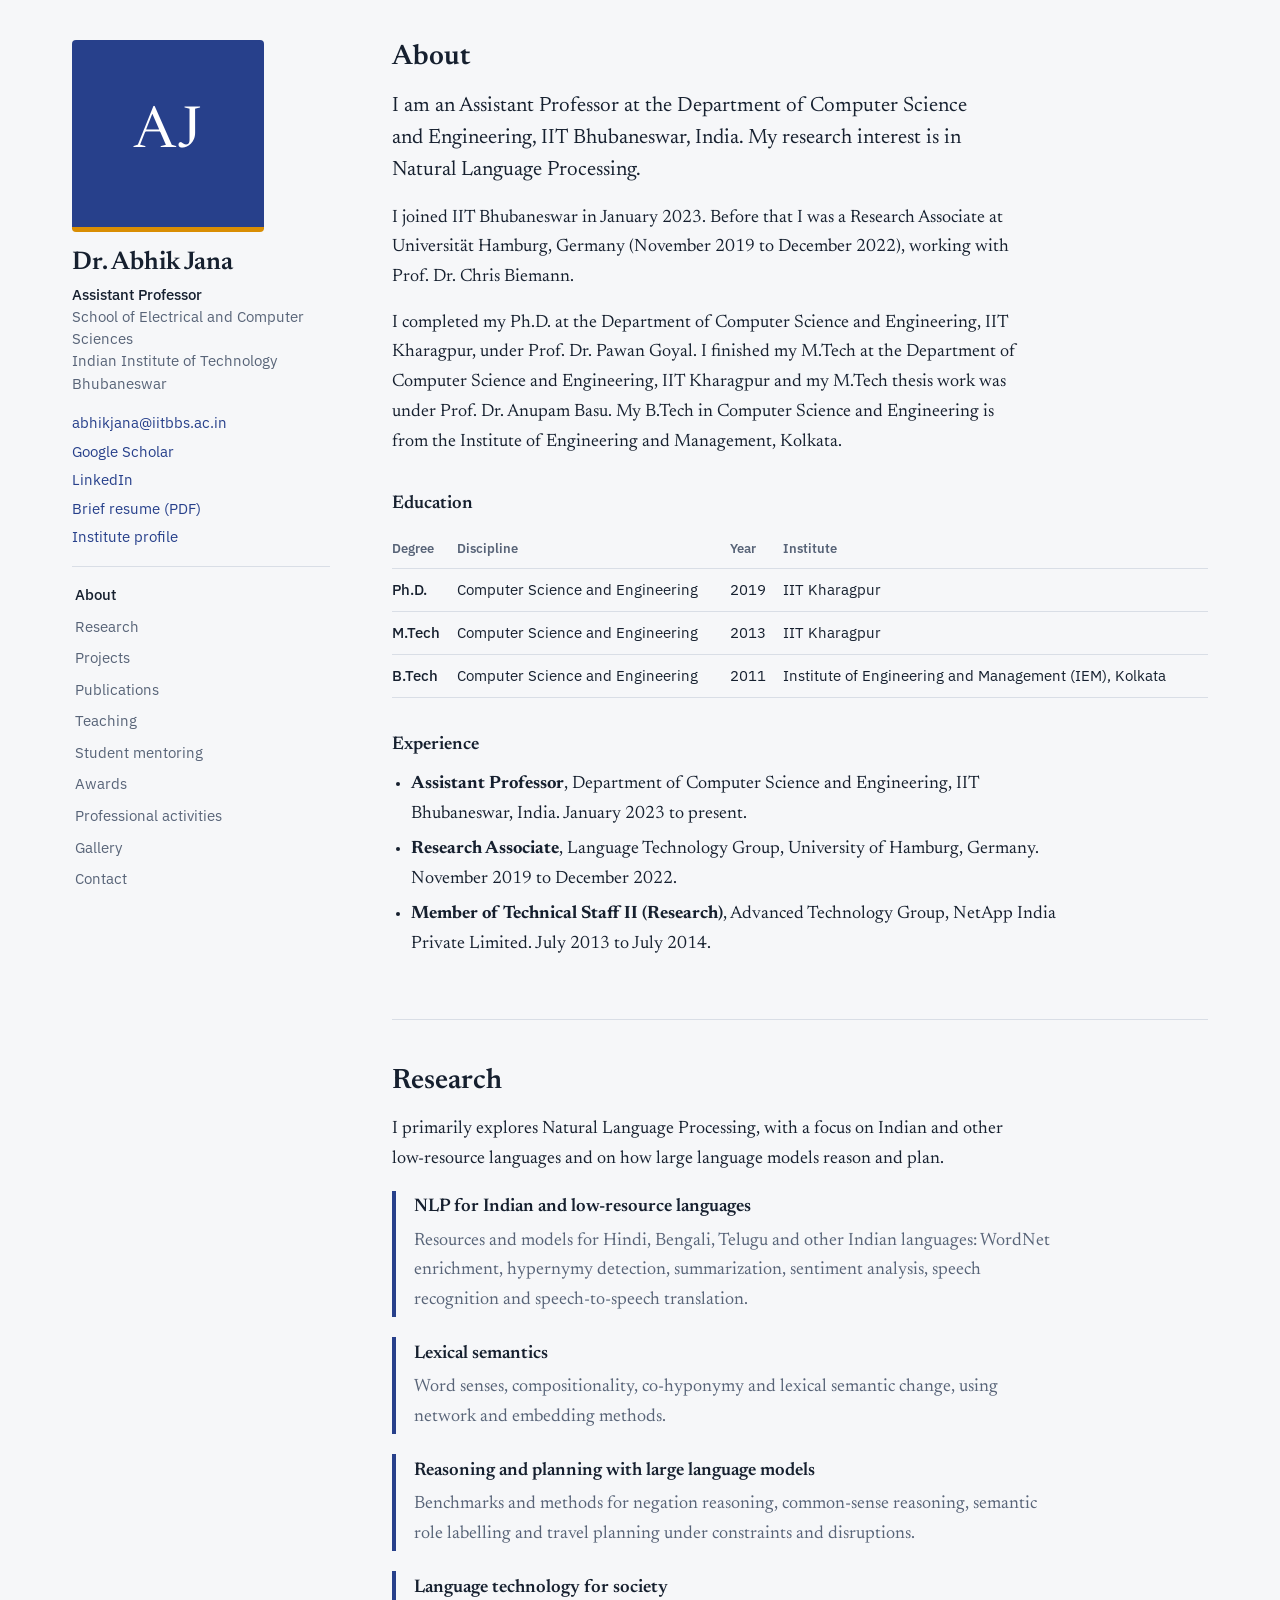
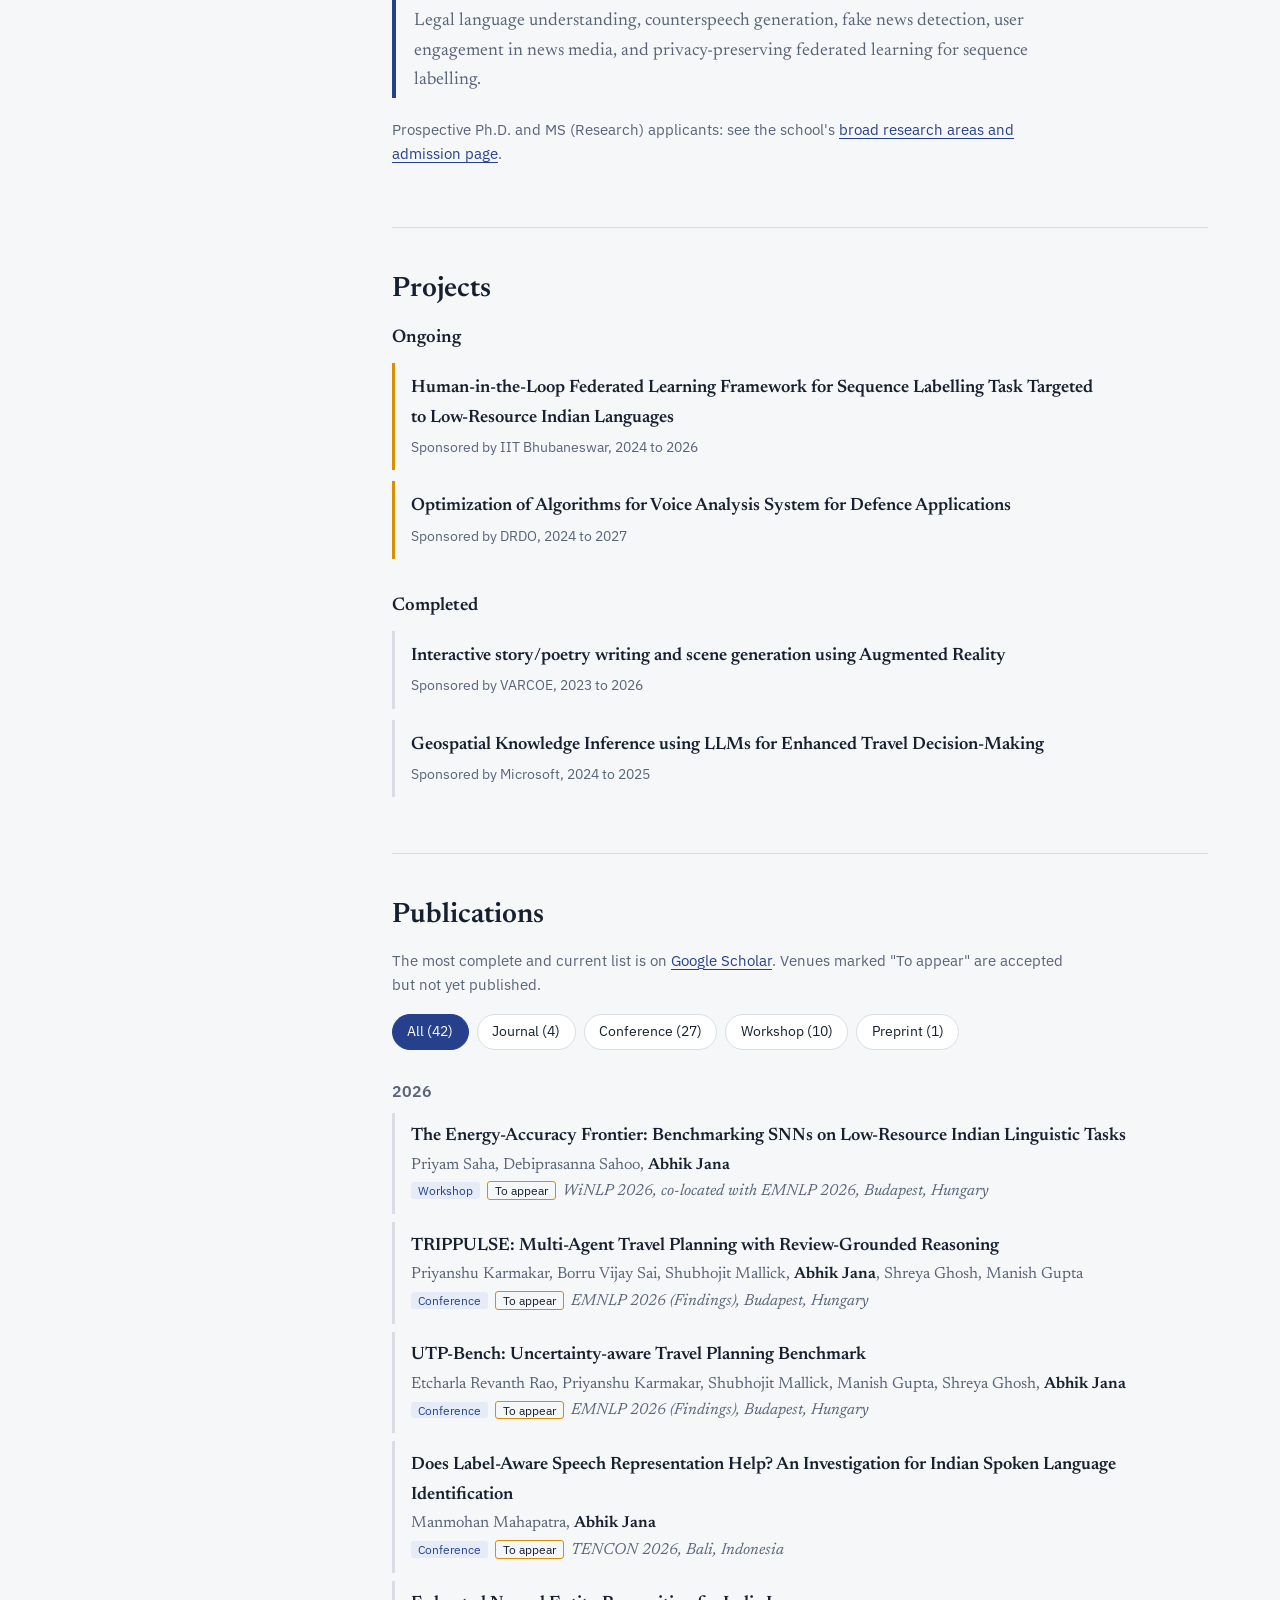
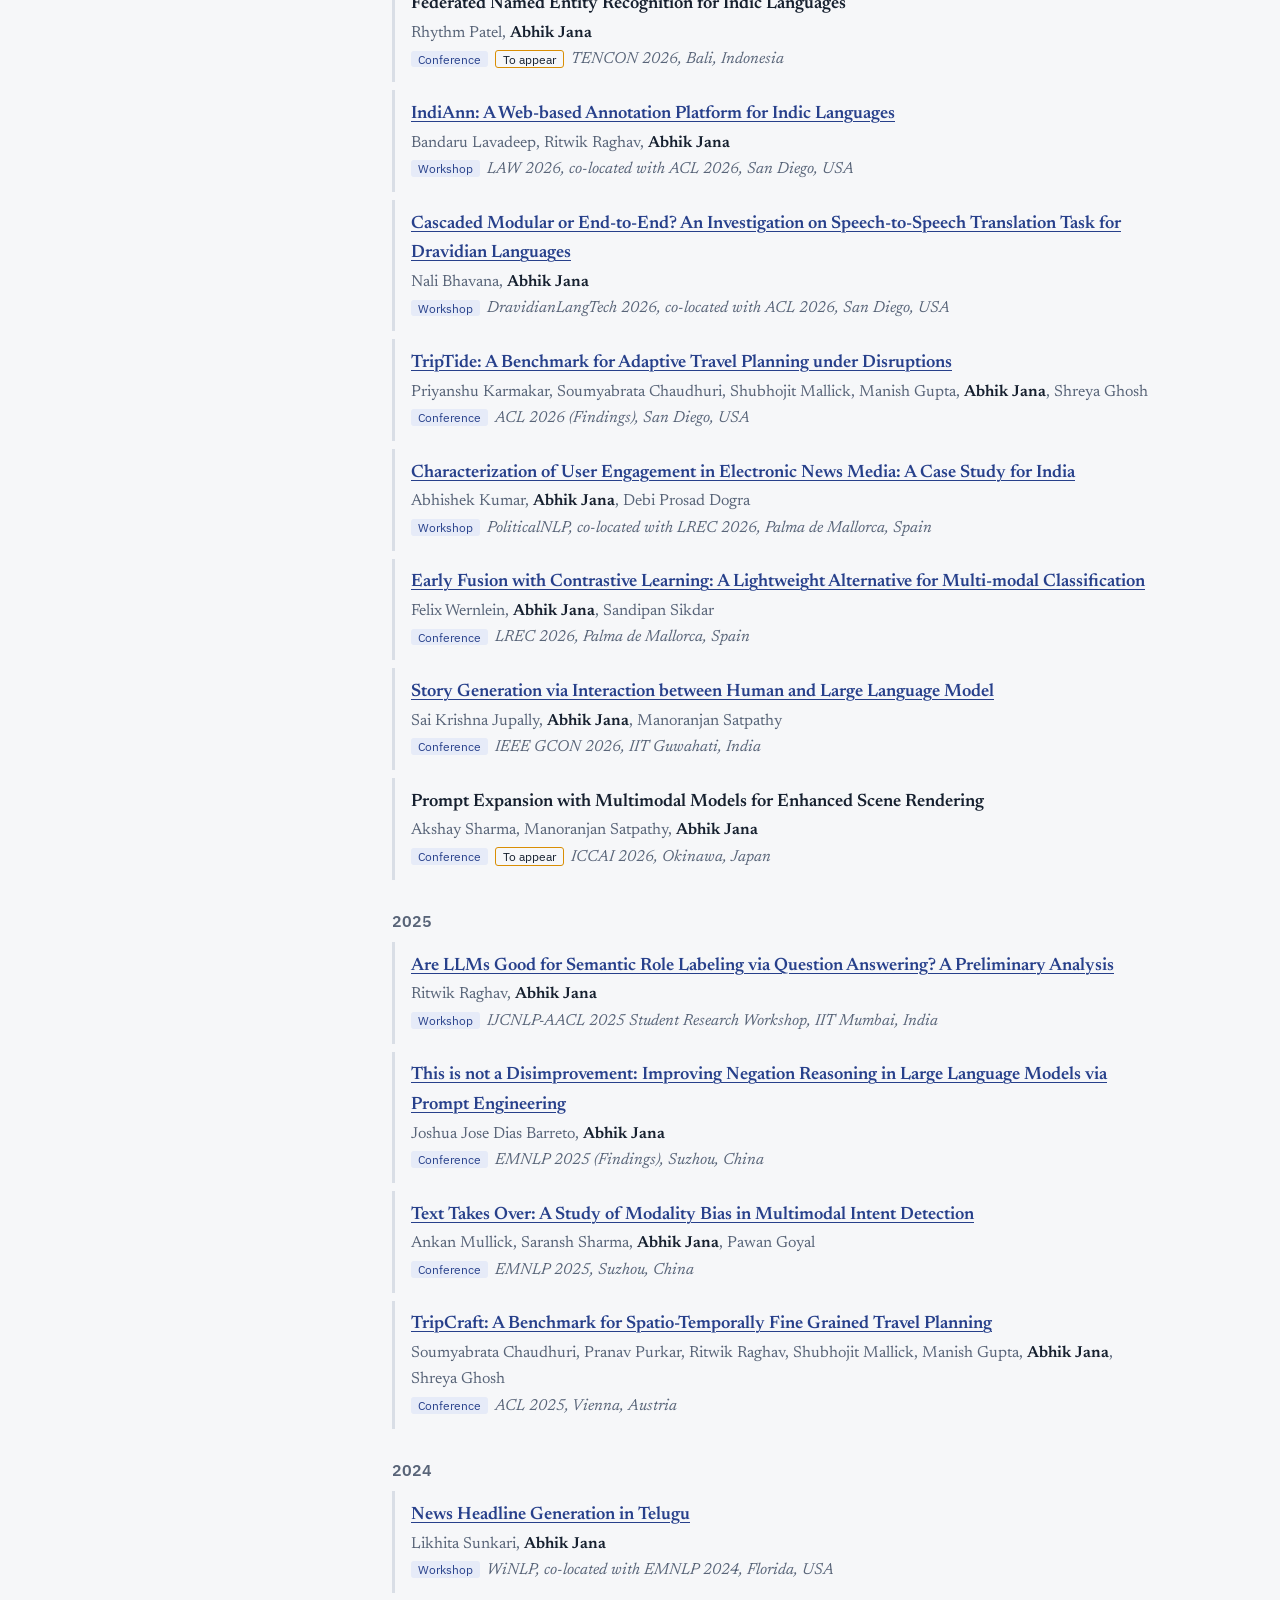
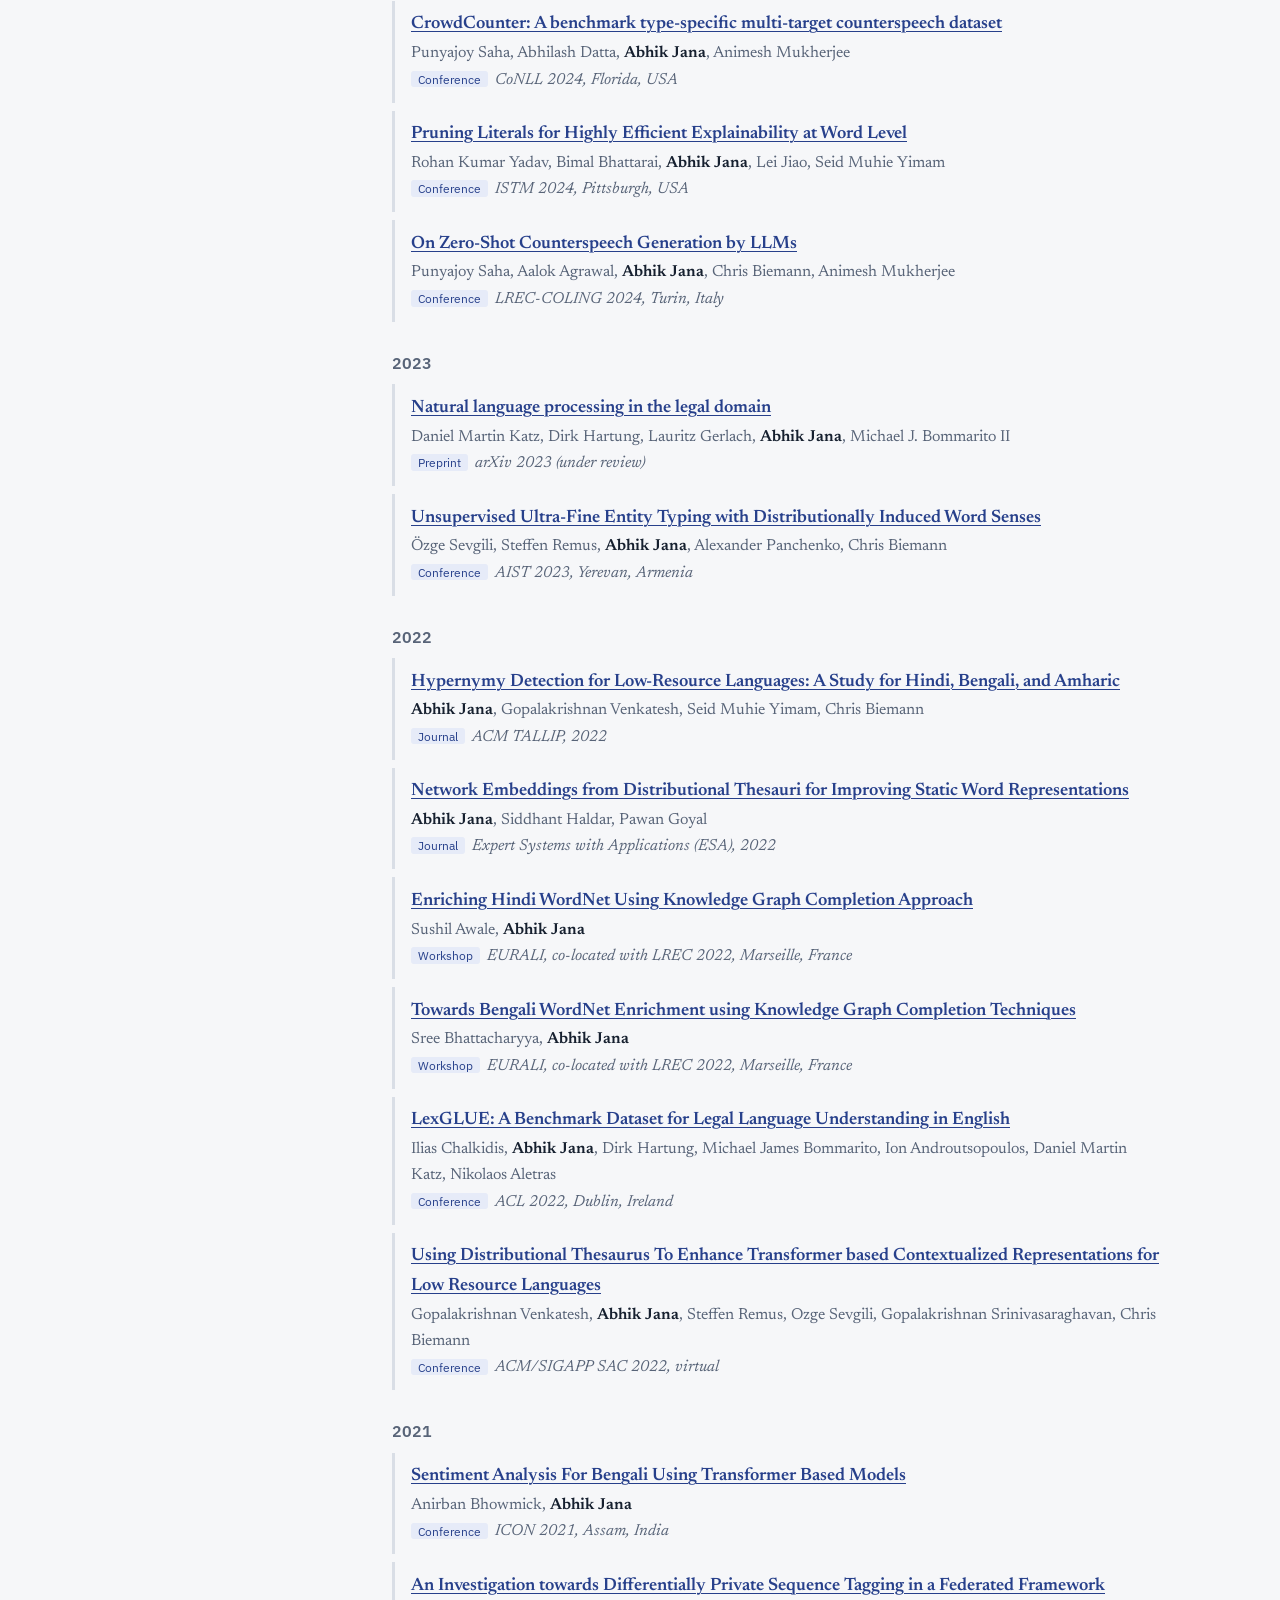
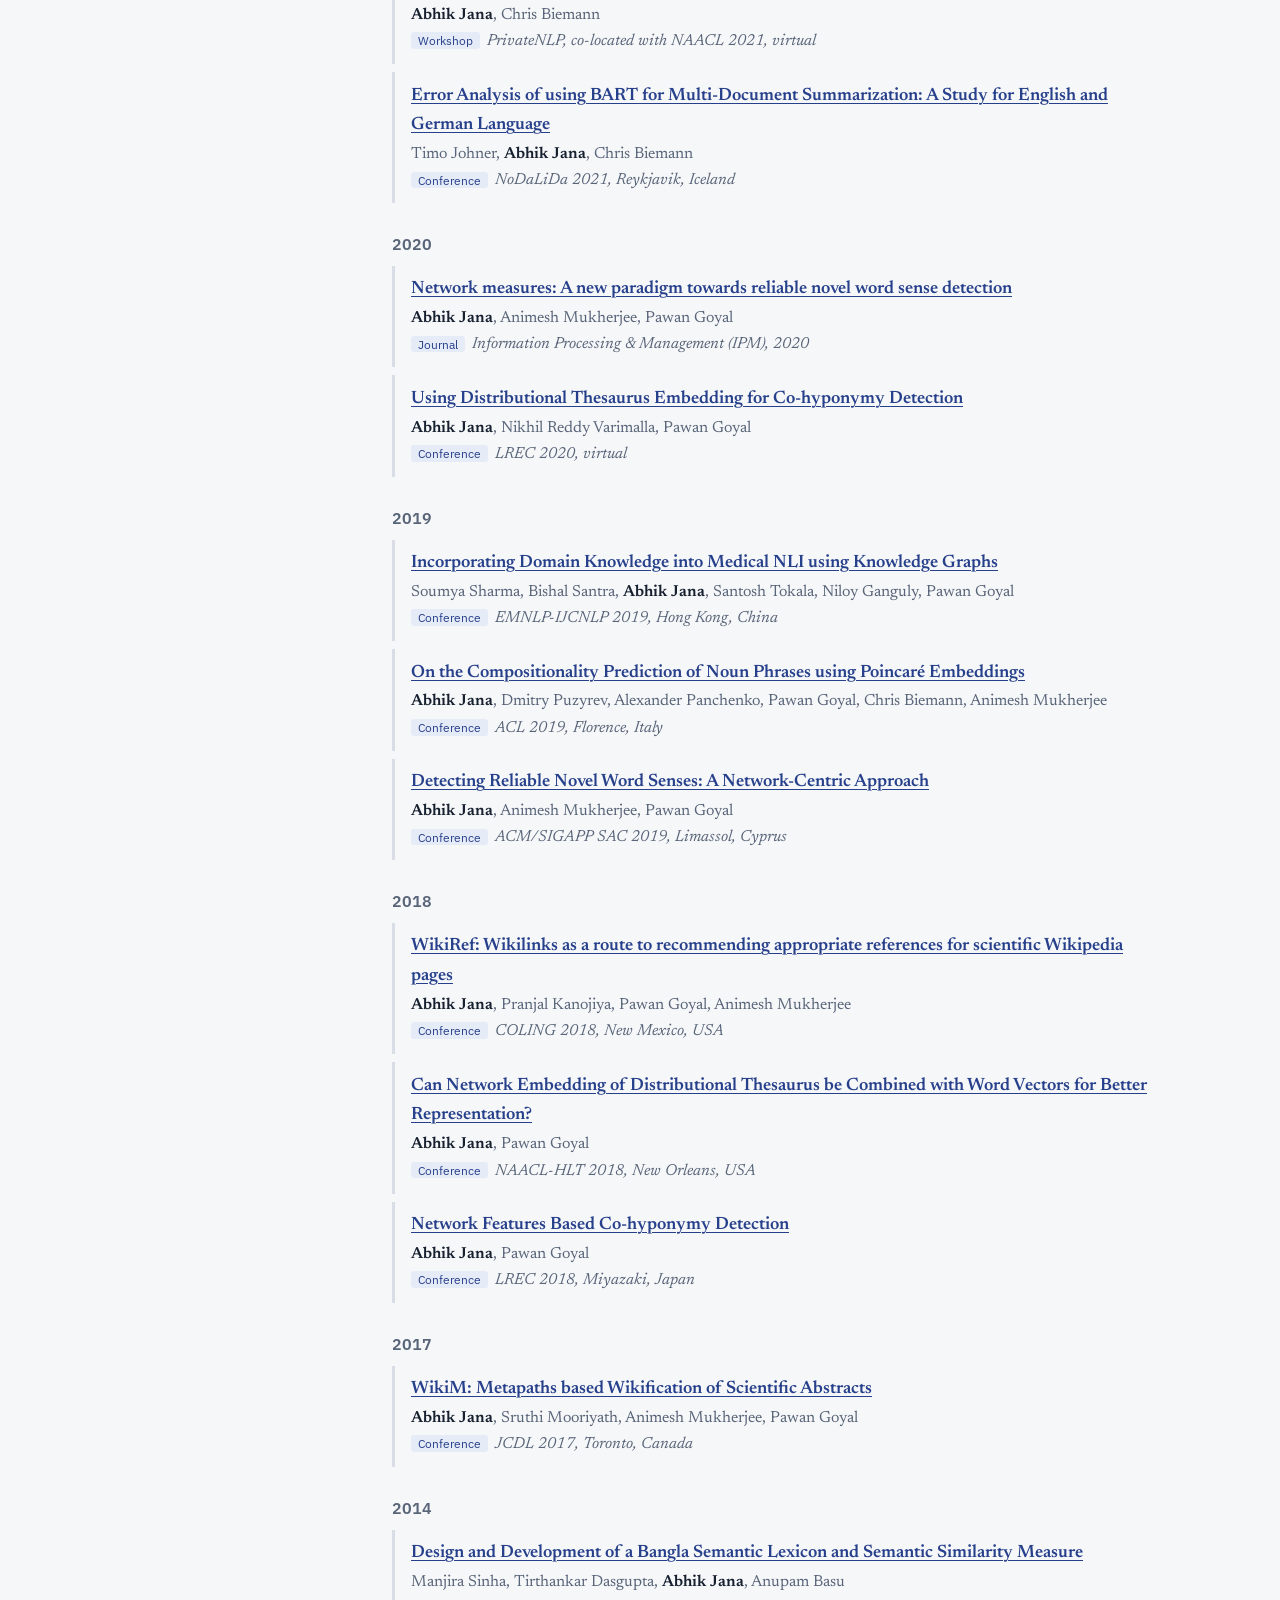
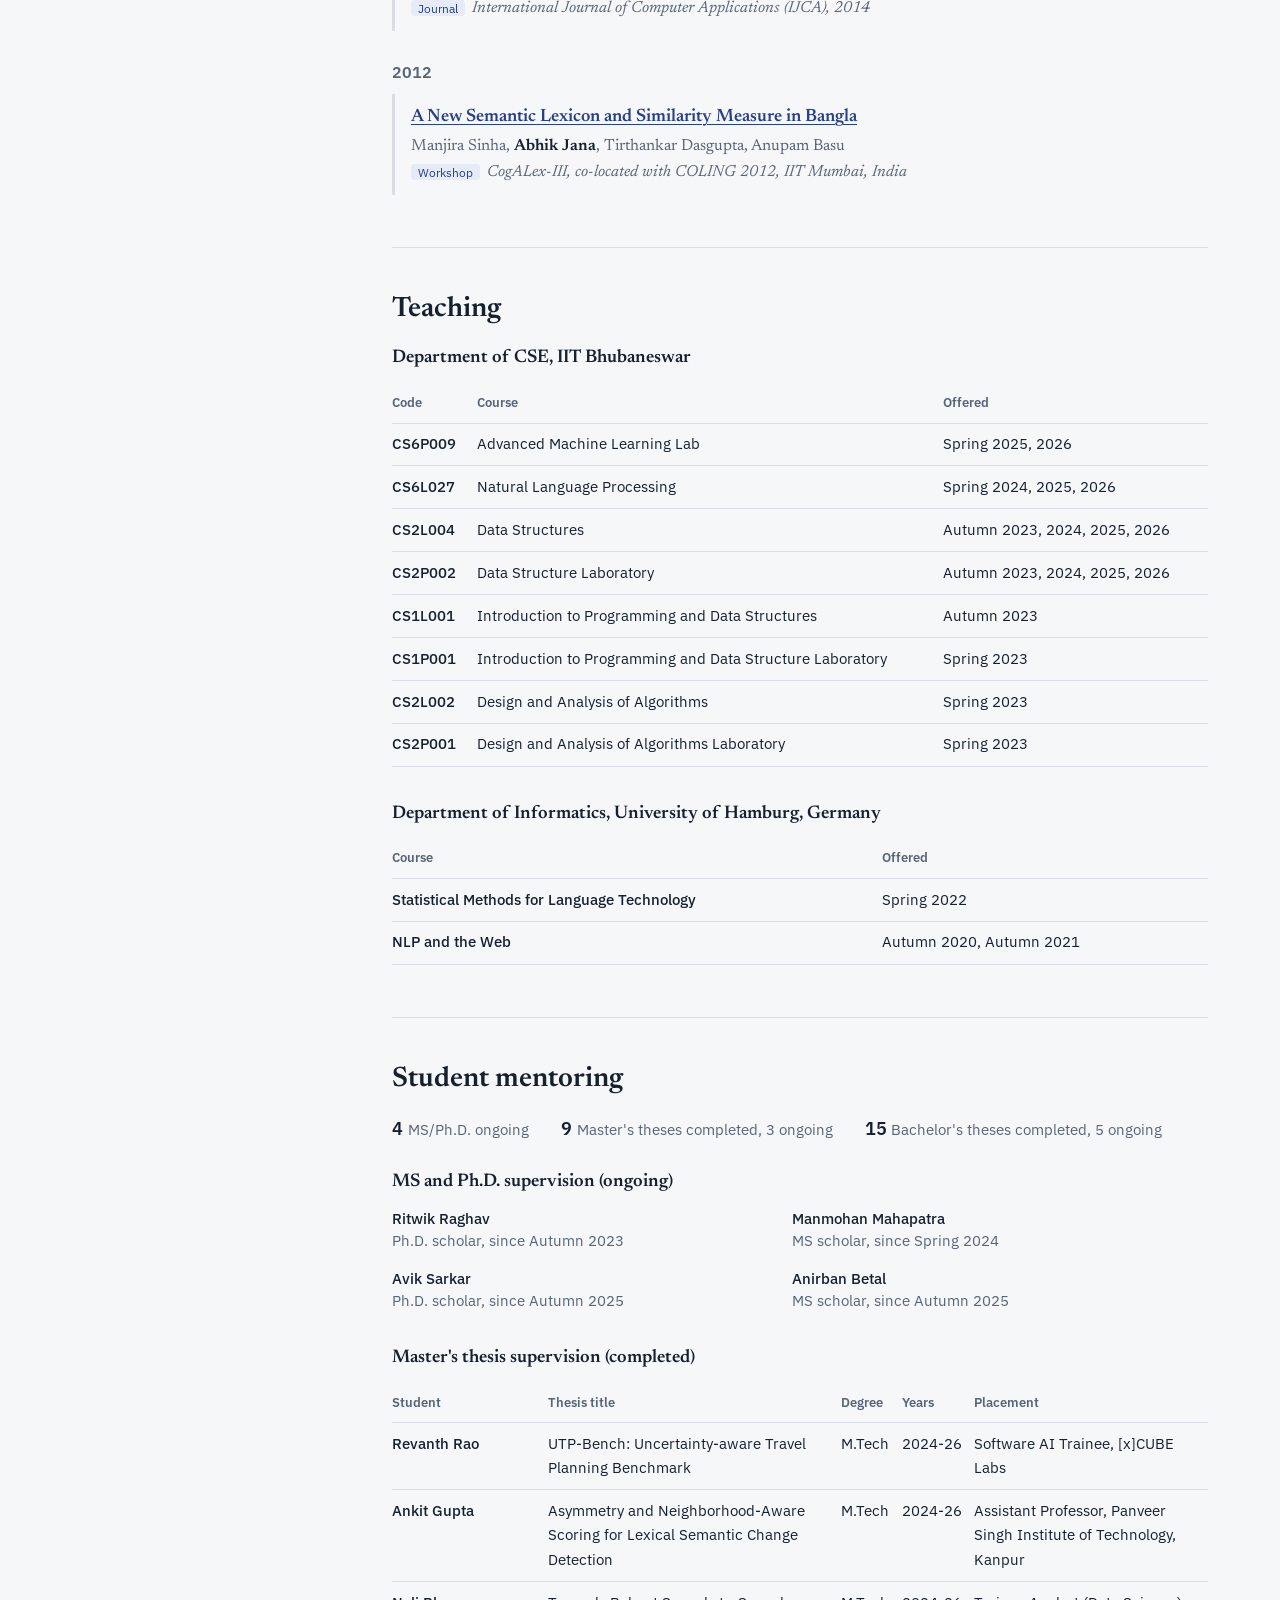
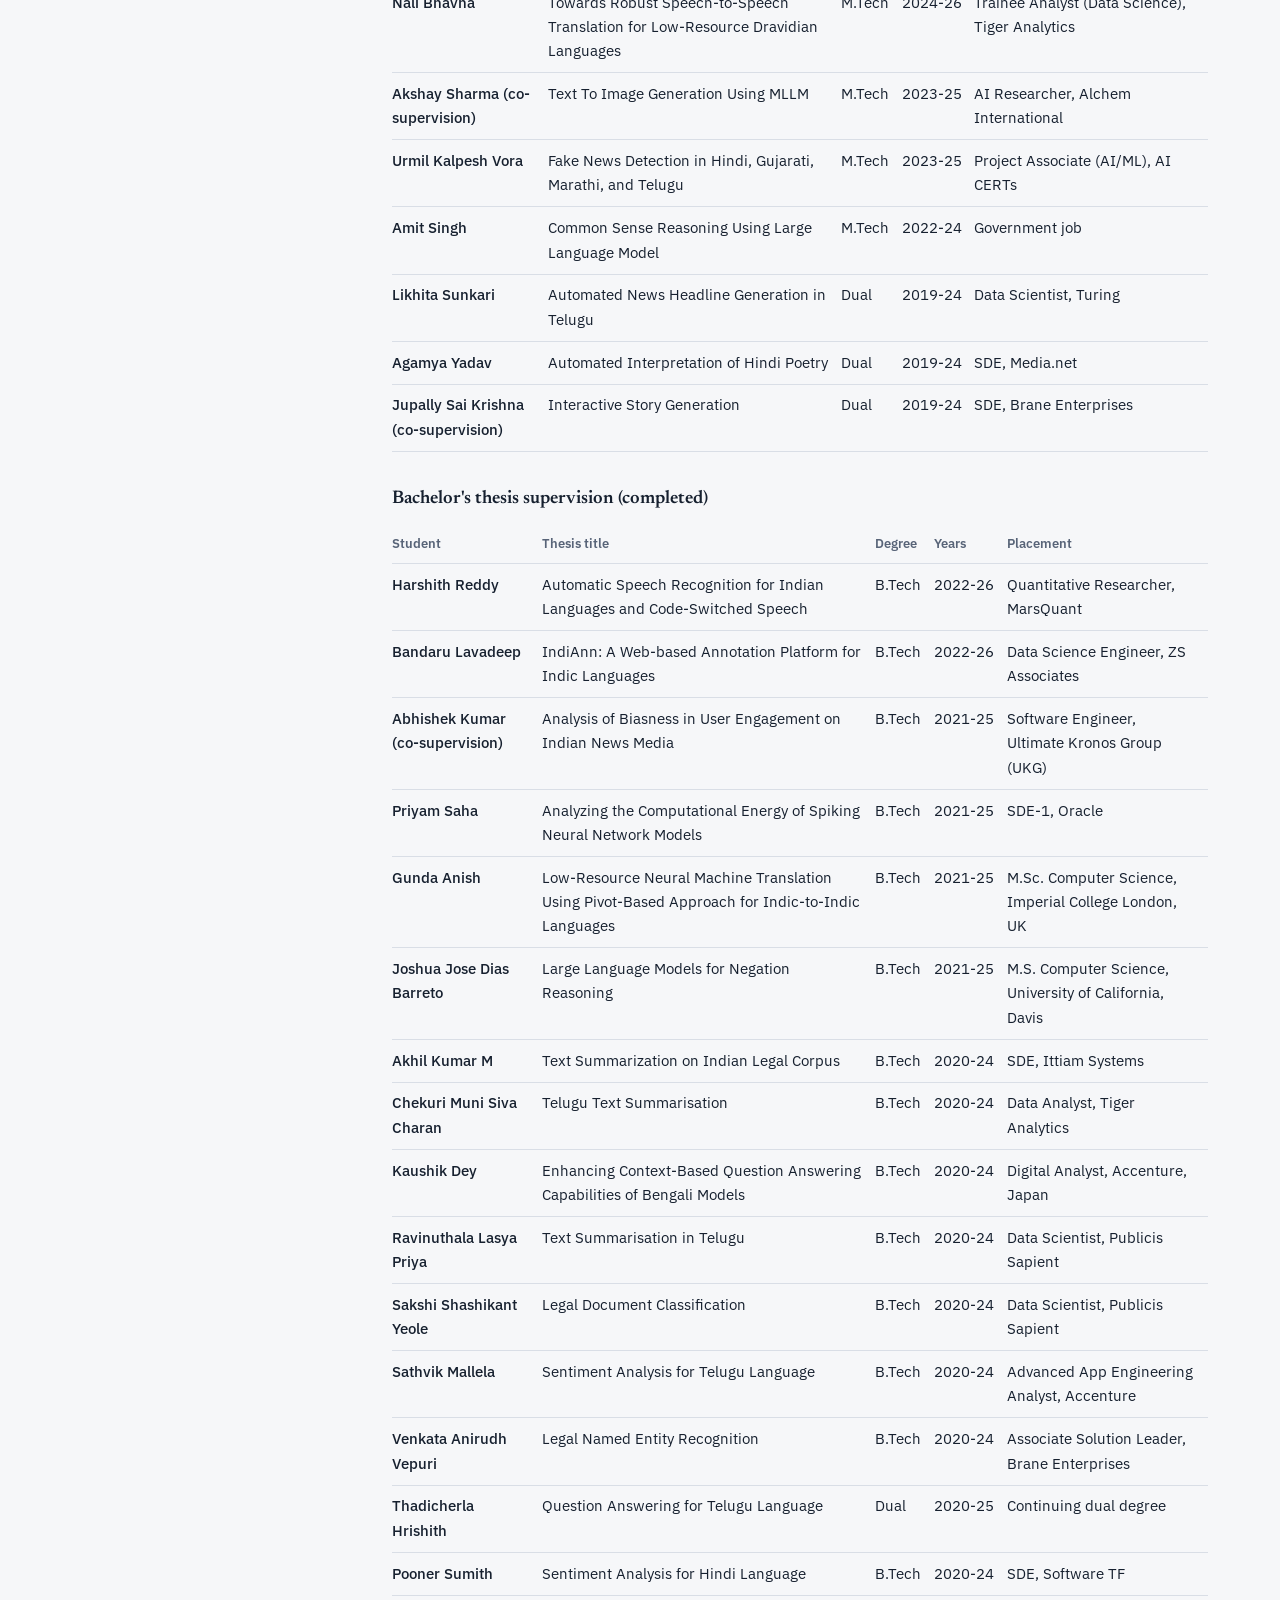
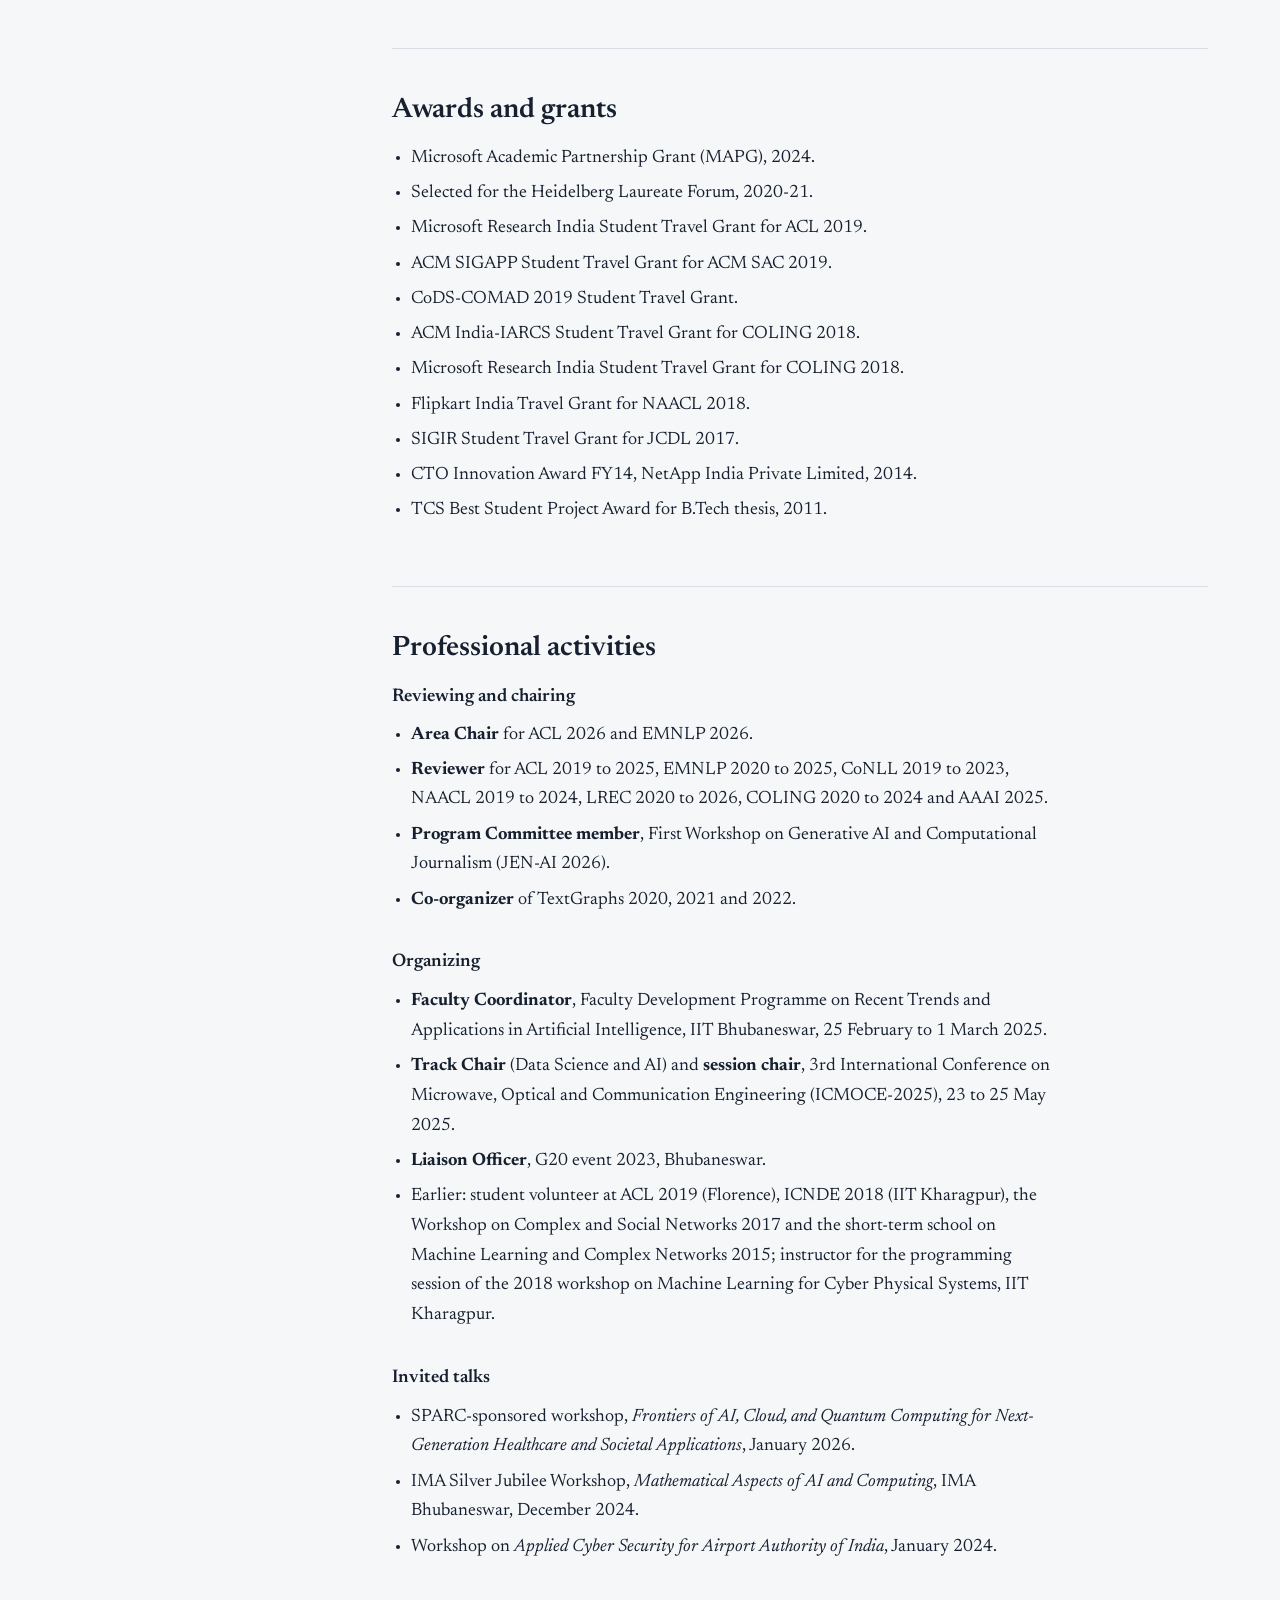
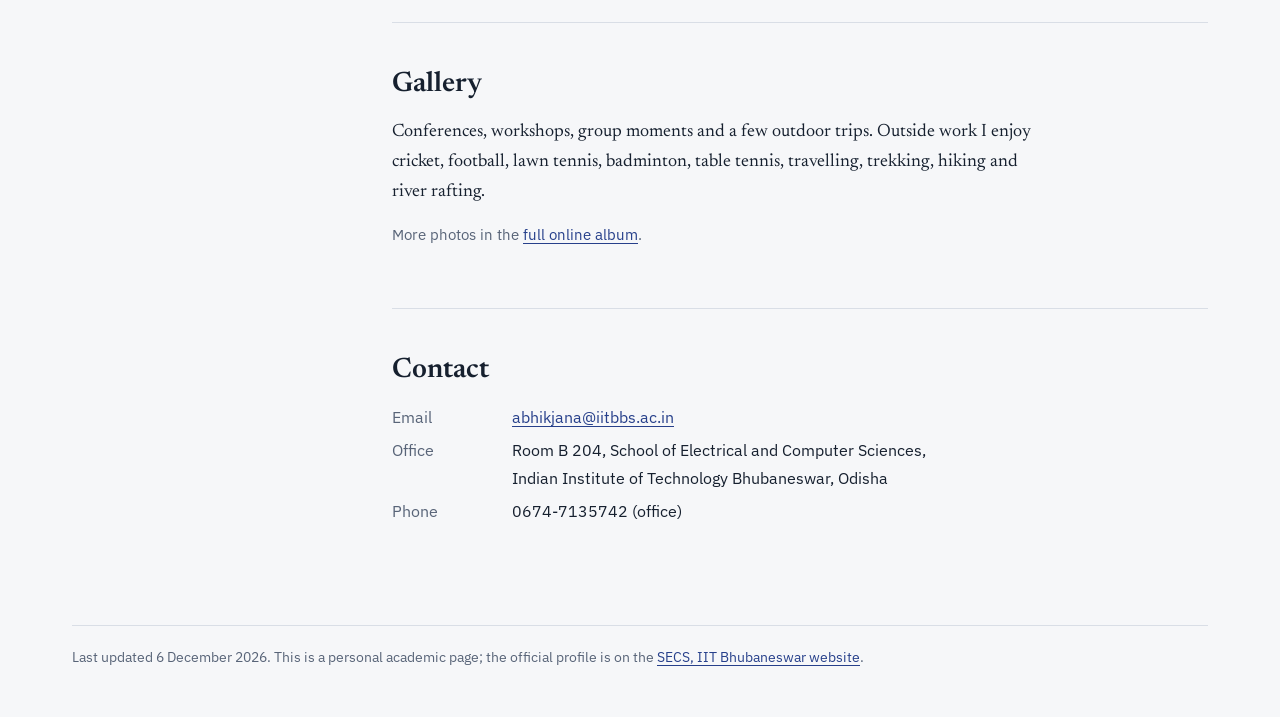
==== index.html @ de68ca47 "Update professor title and research description" ====
<!DOCTYPE html>
<html lang="en">
<head>
<meta charset="utf-8">
<meta name="viewport" content="width=device-width, initial-scale=1">
<title>Dr. Abhik Jana | Assistant Professor, Department of CSE, IIT Bhubaneswar</title>
<meta name="description" content="Academic homepage of Dr. Abhik Jana, Assistant Professor at the Department of Computer Science and Engineering, IIT Bhubaneswar. Natural Language Processing research, projects, publications, teaching and student mentoring.">

<link rel="preconnect" href="https://fonts.googleapis.com">
<link rel="preconnect" href="https://fonts.gstatic.com" crossorigin>
<link href="https://fonts.googleapis.com/css2?family=IBM+Plex+Sans:wght@400;500;600&family=Newsreader:ital,opsz,wght@0,6..72,400;0,6..72,500;0,6..72,600;1,6..72,400&display=swap" rel="stylesheet">

<!--
  ============================================================
  HOW TO EDIT THIS SITE
  ------------------------------------------------------------
  Photo     : save your photo as photo.jpg next to this file.
  CV        : save your resume as cv.pdf next to this file.
  Gallery   : put images in a folder called gallery/ and add a
              line to the GALLERY list in the script at the bottom.
  Publications and mentoring tables:
              all live in the script at the bottom of this file.
              Add a line, save, push to GitHub. That is all.
  Other text (About, Research areas, Teaching, Awards, Service)
              is plain HTML below. Edit it directly.
  ============================================================
-->

<style>
  :root {
    --bg: #f6f7f9;
    --panel: #ffffff;
    --ink: #16202f;
    --muted: #586478;
    --line: #d9dee6;
    --accent: #27408b;
    --accent-soft: #e6ebf8;
    --saffron: #d98e04;
    --serif: "Newsreader", Georgia, "Times New Roman", serif;
    --sans: "IBM Plex Sans", system-ui, -apple-system, "Segoe UI", Roboto, sans-serif;
  }
  @media (prefers-color-scheme: dark) {
    :root:not([data-theme="light"]) {
      --bg: #0f1520; --panel: #161e2c; --ink: #e6eaf2; --muted: #9aa6ba;
      --line: #27324a; --accent: #9bb2ff; --accent-soft: #1d2842; --saffron: #f0a82a;
    }
  }
  :root[data-theme="dark"] {
    --bg: #0f1520; --panel: #161e2c; --ink: #e6eaf2; --muted: #9aa6ba;
    --line: #27324a; --accent: #9bb2ff; --accent-soft: #1d2842; --saffron: #f0a82a;
  }

  *, *::before, *::after { box-sizing: border-box; }
  html { scroll-behavior: smooth; scroll-padding-top: 1.5rem; }
  body {
    margin: 0; background: var(--bg); color: var(--ink);
    font-family: var(--serif); font-size: 1.125rem; line-height: 1.65;
    -webkit-font-smoothing: antialiased;
  }
  a { color: var(--accent); text-decoration-thickness: 1px; text-underline-offset: 3px; }
  a:hover { text-decoration-color: var(--saffron); text-decoration-thickness: 2px; }
  :focus-visible { outline: 3px solid var(--saffron); outline-offset: 2px; border-radius: 2px; }
  .skip { position: absolute; left: -999px; top: 0; background: var(--ink); color: var(--bg); padding: .5rem 1rem; z-index: 10; }
  .skip:focus { left: 0; }

  /* ---------- layout ---------- */
  .shell { max-width: 74rem; margin: 0 auto; display: grid; grid-template-columns: 16.5rem minmax(0, 1fr); gap: 3.5rem; padding: 2.5rem 1.5rem 3rem; }

  /* ---------- sidebar ---------- */
  aside { position: sticky; top: 1.5rem; align-self: start; max-height: calc(100vh - 3rem); overflow-y: auto; font-family: var(--sans); font-size: .93rem; padding-right: .4rem; scrollbar-width: thin; }
  .portrait { position: relative; width: 100%; max-width: 12rem; aspect-ratio: 1; border-radius: 4px; overflow: hidden; background: var(--accent); display: grid; place-items: center; border-bottom: 5px solid var(--saffron); }
  .portrait span { font-family: var(--serif); font-size: 3.6rem; color: #fff; letter-spacing: .02em; }
  .portrait img { position: absolute; inset: 0; width: 100%; height: 100%; object-fit: cover; }
  aside h1 { font-family: var(--serif); font-weight: 600; font-size: 1.6rem; line-height: 1.2; margin: 1rem 0 .3rem; }
  .role { margin: 0; color: var(--muted); line-height: 1.5; }
  .role strong { color: var(--ink); font-weight: 500; }

  .links { list-style: none; padding: 0; margin: 1rem 0; display: grid; gap: .25rem; }
  .links a { text-decoration: none; }
  .links a:hover { text-decoration: underline; }

  nav { border-top: 1px solid var(--line); padding-top: .8rem; margin-top: .8rem; }
  nav ul { list-style: none; margin: 0; padding: 0; display: grid; gap: 0; }
  nav a { display: block; padding: .22rem .7rem; margin-left: -.7rem; text-decoration: none; color: var(--muted); border-left: 3px solid transparent; }
  nav a:hover { color: var(--ink); }
  nav a.active { color: var(--ink); font-weight: 500; border-left-color: var(--saffron); }

  .theme-btn { margin-top: 1rem; font: inherit; font-size: .83rem; color: var(--muted); background: none; border: 1px solid var(--line); border-radius: 4px; padding: .3rem .7rem; cursor: pointer; }
  .theme-btn:hover { color: var(--ink); border-color: var(--muted); }

  /* ---------- main ---------- */
  main { min-width: 0; }
  section { padding-bottom: 2.75rem; }
  section + section { padding-top: 2.75rem; border-top: 1px solid var(--line); }
  h2 { font-weight: 600; font-size: 1.75rem; line-height: 1.25; margin: 0 0 1rem; }
  h3 { font-weight: 600; font-size: 1.15rem; margin: 0 0 .25rem; }
  h3.sub { margin: 2rem 0 .6rem; }
  p { margin: 0 0 1rem; max-width: 40rem; }
  ul.plain { margin: 0 0 1rem; padding-left: 1.2rem; max-width: 42rem; }
  ul.plain li { margin-bottom: .35rem; }
  .muted { color: var(--muted); }
  .note { font-family: var(--sans); font-size: .93rem; color: var(--muted); max-width: 42rem; }
  .intro { font-size: 1.3rem; line-height: 1.55; max-width: 38rem; }


  /* research */
  .areas { display: grid; gap: 1.25rem; max-width: 42rem; }
  .area { border-left: 4px solid var(--accent); padding: .1rem 0 .1rem 1.1rem; }
  .area p { margin: 0; color: var(--muted); }

  /* projects */
  .proj { padding: .7rem 0 .7rem 1rem; border-left: 3px solid var(--line); margin-bottom: .7rem; max-width: 44rem; }
  .proj.ongoing { border-left-color: var(--saffron); }
  .proj .title { font-weight: 600; display: block; }
  .proj .meta { display: block; font-family: var(--sans); font-size: .88rem; color: var(--muted); margin-top: .15rem; }

  /* publications */
  .filters { display: flex; flex-wrap: wrap; gap: .5rem; margin: 1rem 0 1.5rem; font-family: var(--sans); }
  .filters button { font: inherit; font-size: .88rem; padding: .35rem .9rem; border-radius: 999px; cursor: pointer; border: 1px solid var(--line); background: var(--panel); color: var(--ink); }
  .filters button:hover { border-color: var(--accent); }
  .filters button[aria-pressed="true"] { background: var(--accent); border-color: var(--accent); color: var(--panel); }
  .year { font-family: var(--sans); font-weight: 600; font-size: 1rem; color: var(--muted); margin: 1.75rem 0 .5rem; }
  .pub { padding: .6rem 0 .6rem 1rem; border-left: 3px solid var(--line); margin-bottom: .5rem; max-width: 48rem; }
  .pub:hover { border-left-color: var(--saffron); }
  .pub .title { font-weight: 600; display: block; }
  .pub .authors, .pub .venue { display: block; font-size: 1rem; color: var(--muted); }
  .pub .authors b { color: var(--ink); font-weight: 600; }
  .pub .venue { font-style: italic; }
  .pub .tag { font-family: var(--sans); font-size: .73rem; background: var(--accent-soft); color: var(--accent); border-radius: 3px; padding: .05rem .45rem; margin-right: .4rem; font-style: normal; }
  .pub .tag.soon { background: transparent; border: 1px solid var(--saffron); color: var(--ink); }
  .empty { color: var(--muted); font-family: var(--sans); }

  /* tables */
  .tablewrap { overflow-x: auto; max-width: 100%; margin-bottom: .5rem; }
  table { width: 100%; max-width: 56rem; border-collapse: collapse; font-family: var(--sans); font-size: .92rem; }
  th, td { text-align: left; padding: .55rem .8rem .55rem 0; border-bottom: 1px solid var(--line); vertical-align: top; }
  th { font-weight: 600; color: var(--muted); font-size: .82rem; white-space: nowrap; }
  td.nw { white-space: nowrap; }
  td.name { font-weight: 500; }
  .stats { font-family: var(--sans); display: flex; flex-wrap: wrap; gap: .6rem 2rem; margin: 0 0 1.5rem; }
  .stats div { font-size: .93rem; color: var(--muted); }
  .stats b { color: var(--ink); font-weight: 600; font-size: 1.15rem; margin-right: .3rem; }

  .people { list-style: none; padding: 0; margin: 0 0 1rem; display: grid; grid-template-columns: repeat(auto-fill, minmax(16rem, 1fr)); gap: 1rem 2rem; max-width: 48rem; font-family: var(--sans); font-size: .95rem; line-height: 1.45; }
  .people b { display: block; font-weight: 500; }
  .people span { color: var(--muted); }

  .callout { background: var(--panel); border: 1px solid var(--line); border-left: 5px solid var(--saffron); border-radius: 4px; padding: 1rem 1.25rem; max-width: 42rem; }
  .callout p { margin: 0 0 .6rem; }
  .callout p:last-child { margin: 0; }

  /* gallery */
  .gallery { display: grid; grid-template-columns: repeat(auto-fill, minmax(13rem, 1fr)); gap: .8rem; margin-top: 1rem; }
  .gallery button { padding: 0; border: 1px solid var(--line); border-radius: 4px; background: var(--panel); cursor: pointer; overflow: hidden; text-align: left; font: inherit; }
  .gallery img { display: block; width: 100%; aspect-ratio: 4 / 3; object-fit: cover; }
  .gallery .cap { display: block; font-family: var(--sans); font-size: .83rem; color: var(--muted); padding: .4rem .6rem; }
  dialog { border: 0; padding: 0; background: var(--panel); color: var(--ink); max-width: min(92vw, 60rem); border-radius: 6px; }
  dialog::backdrop { background: rgba(8, 12, 20, .8); }
  dialog img { display: block; max-width: 100%; max-height: 78vh; margin: 0 auto; }
  dialog .bar { display: flex; justify-content: space-between; gap: 1rem; align-items: center; padding: .7rem 1rem; font-family: var(--sans); font-size: .9rem; }
  dialog button { font: inherit; font-size: .85rem; border: 1px solid var(--line); background: none; color: var(--ink); border-radius: 4px; padding: .3rem .8rem; cursor: pointer; }

  address { font-style: normal; font-family: var(--sans); font-size: 1rem; line-height: 1.7; max-width: 42rem; }
  address dl { display: grid; grid-template-columns: 6.5rem 1fr; gap: .4rem 1rem; margin: 0; }
  address dt { color: var(--muted); }
  address dd { margin: 0; }

  footer { grid-column: 1 / -1; border-top: 1px solid var(--line); padding-top: 1.25rem; font-family: var(--sans); font-size: .85rem; color: var(--muted); }

  /* ---------- small screens ---------- */
  @media (max-width: 54rem) {
    .shell { grid-template-columns: 1fr; gap: 2rem; padding-top: 1.5rem; }
    aside { position: static; max-height: none; overflow: visible; display: grid; grid-template-columns: 7rem 1fr; column-gap: 1.25rem; align-items: start; padding-right: 0; }
    .portrait { grid-row: 1 / 3; max-width: none; }
    .portrait span { font-size: 2.4rem; }
    aside h1 { margin-top: 0; font-size: 1.4rem; }
    .links, nav, .theme-btn { grid-column: 1 / -1; }
    .links { grid-auto-flow: row; }
    nav ul { display: flex; flex-wrap: wrap; gap: .1rem 1rem; }
    nav a { margin-left: 0; padding: .2rem 0; border-left: 0; border-bottom: 3px solid transparent; }
    nav a.active { border-bottom-color: var(--saffron); }
    address dl { grid-template-columns: 1fr; gap: 0; }
    address dt { margin-top: .6rem; }
  }
  @media (prefers-reduced-motion: reduce) { html { scroll-behavior: auto; } }
  @media print {
    aside nav, .theme-btn, .filters, .skip { display: none; }
    .shell { display: block; } aside { position: static; max-height: none; }
    body { background: #fff; color: #000; }
  }
</style>
</head>

<body>
<a class="skip" href="#main">Skip to content</a>

<div class="shell">

  <!-- ===================== SIDEBAR ===================== -->
  <aside>
    <div class="portrait">
      <span aria-hidden="true">AJ</span>
      <!-- Save your photo as photo.jpg next to this file. Until then the institute photo is tried, then initials. -->
      <img src="photo.jpg" alt="Portrait of Dr. Abhik Jana"
           onerror="if(!this.dataset.f){this.dataset.f=1;this.src='https://secs.iitbbs.ac.in/wp-content/uploads/2024/06/Dr.-Abhik-Jana.png'}else{this.remove()}">
    </div>

    <h1>Dr. Abhik Jana</h1>
    <p class="role">
      <strong>Assistant Professor</strong><br>
      School of Electrical and Computer Sciences<br>
      Indian Institute of Technology Bhubaneswar
    </p>

    <ul class="links">
      <li><a href="mailto:abhikjana@iitbbs.ac.in">abhikjana@iitbbs.ac.in</a></li>
      <li><a href="https://scholar.google.co.in/citations?user=D0DaFlEAAAAJ&hl=en" rel="noopener">Google Scholar</a></li>
      <li><a href="https://www.linkedin.com/in/abhik-jana-27599020/" rel="noopener">LinkedIn</a></li>
      <li><a href="cv.pdf">Brief resume (PDF)</a></li>
      <li><a href="https://secs.iitbbs.ac.in/index.php/abhik/" rel="noopener">Institute profile</a></li>
    </ul>

    <nav aria-label="Sections">
      <ul>
        <li><a href="#about">About</a></li>
        <li><a href="#research">Research</a></li>
        <li><a href="#projects">Projects</a></li>
        <li><a href="#publications">Publications</a></li>
        <li><a href="#teaching">Teaching</a></li>
        <li><a href="#mentoring">Student mentoring</a></li>
        <li><a href="#awards">Awards</a></li>
        <li><a href="#service">Professional activities</a></li>
        <li><a href="#gallery">Gallery</a></li>
        <li><a href="#contact">Contact</a></li>
      </ul>
    </nav>

    <button class="theme-btn" id="themeBtn" type="button" aria-label="Switch between light and dark theme">Switch theme</button>
  </aside>

  <!-- ===================== MAIN ===================== -->
  <main id="main">

    <!-- ---------- About ---------- -->
    <section id="about">
      <h2>About</h2>
      <p class="intro">
        I am an Assistant Professor at the Department of Computer Science and Engineering, IIT Bhubaneswar, India.
        My research interest is in Natural Language Processing.
      </p>
      <p>
        I joined IIT Bhubaneswar in January 2023. Before that I was a Research Associate at Universität Hamburg, Germany
        (November 2019 to December 2022), working with Prof. Dr. Chris Biemann.
      </p>
      <p>
        I completed my Ph.D. at the Department of Computer Science and Engineering, IIT Kharagpur, under
        Prof. Dr. Pawan Goyal. I finished my M.Tech at the Department of Computer Science and Engineering, IIT Kharagpur and my M.Tech thesis work was under Prof. Dr. Anupam Basu. My B.Tech in
        Computer Science and Engineering is from the Institute of Engineering and Management, Kolkata.
      </p>

      <h3 class="sub">Education</h3>
      <div class="tablewrap">
        <table>
          <thead><tr><th scope="col">Degree</th><th scope="col">Discipline</th><th scope="col">Year</th><th scope="col">Institute</th></tr></thead>
          <tbody>
            <tr><td class="name">Ph.D.</td><td>Computer Science and Engineering</td><td>2019</td><td>IIT Kharagpur</td></tr>
            <tr><td class="name">M.Tech</td><td>Computer Science and Engineering</td><td>2013</td><td>IIT Kharagpur</td></tr>
            <tr><td class="name">B.Tech</td><td>Computer Science and Engineering</td><td>2011</td><td>Institute of Engineering and Management (IEM), Kolkata</td></tr>
          </tbody>
        </table>
      </div>

      <h3 class="sub">Experience</h3>
      <ul class="plain">
        <li><b>Assistant Professor</b>, Department of Computer Science and Engineering, IIT Bhubaneswar, India. January 2023 to present.</li>
        <li><b>Research Associate</b>, Language Technology Group, University of Hamburg, Germany. November 2019 to December 2022.</li>
        <li><b>Member of Technical Staff II (Research)</b>, Advanced Technology Group, NetApp India Private Limited. July 2013 to July 2014.</li>
      </ul>
    </section>

    <!-- ---------- Research ---------- -->
    <section id="research">
      <h2>Research</h2>
      <p>
        I primarily explores Natural Language Processing, with a focus on Indian and other low-resource languages and on how large language models reason and plan.
      </p>
      <div class="areas">
        <div class="area">
          <h3> NLP for Indian and low-resource languages</h3>
          <p> Resources and models for Hindi, Bengali, Telugu and other Indian languages: WordNet enrichment, hypernymy detection, summarization, sentiment analysis, speech recognition and speech-to-speech translation.</p>
        </div>
        <div class="area">
          <h3>Lexical semantics</h3>
          <p>Word senses, compositionality, co-hyponymy and lexical semantic change, using network and embedding methods.</p>
        </div>
        <div class="area">
          <h3>Reasoning and planning with large language models</h3>
          <p>Benchmarks and methods for negation reasoning, common-sense reasoning, semantic role labelling and travel planning under constraints and disruptions.</p>
        </div>
        <div class="area">
          <h3>Language technology for society</h3>
          <p>Legal language understanding, counterspeech generation, fake news detection, user engagement in news media, and privacy-preserving federated learning for sequence labelling.</p>
        </div>
      </div>
      <p class="note" style="margin-top:1.25rem">
        Prospective Ph.D. and MS (Research) applicants: see the school's
        <a href="https://secs.iitbbs.ac.in/index.php/broad-research-areas-ph-d-and-ms-r-admission/" rel="noopener">broad research areas and admission page</a>.
      </p>
    </section>

    <!-- ---------- Projects ---------- -->
    <section id="projects">
      <h2>Projects</h2>
      <h3>Ongoing</h3>
      <div style="margin-top:.6rem">
        <div class="proj ongoing">
          <span class="title">Human-in-the-Loop Federated Learning Framework for Sequence Labelling Task Targeted to Low-Resource Indian Languages</span>
          <span class="meta">Sponsored by IIT Bhubaneswar, 2024 to 2026</span>
        </div>
        <div class="proj ongoing">
          <span class="title">Optimization of Algorithms for Voice Analysis System for Defence Applications</span>
          <span class="meta">Sponsored by DRDO, 2024 to 2027</span>
        </div>
      </div>
      <h3 class="sub">Completed</h3>
      <div>
        <div class="proj">
          <span class="title">Interactive story/poetry writing and scene generation using Augmented Reality</span>
          <span class="meta">Sponsored by VARCOE, 2023 to 2026</span>
        </div>
        <div class="proj">
          <span class="title">Geospatial Knowledge Inference using LLMs for Enhanced Travel Decision-Making</span>
          <span class="meta">Sponsored by Microsoft, 2024 to 2025</span>
        </div>
      </div>
    </section>

    <!-- ---------- Publications ---------- -->
    <section id="publications">
      <h2>Publications</h2>
      <p class="note">
        The most complete and current list is on
        <a href="https://scholar.google.co.in/citations?user=D0DaFlEAAAAJ&hl=en" rel="noopener">Google Scholar</a>.
        Venues marked "To appear" are accepted but not yet published.
      </p>
      <div class="filters" id="filters" role="group" aria-label="Filter publications by type"></div>
      <div id="pubList" aria-live="polite"></div>
    </section>

    <!-- ---------- Teaching ---------- -->
    <section id="teaching">
      <h2>Teaching</h2>
      <h3>Department of CSE, IIT Bhubaneswar</h3>
      <div class="tablewrap" style="margin-top:.6rem">
        <table>
          <thead><tr><th scope="col">Code</th><th scope="col">Course</th><th scope="col">Offered</th></tr></thead>
          <tbody>
            <tr><td class="nw name">CS6P009</td><td>Advanced Machine Learning Lab</td><td>Spring 2025, 2026</td></tr>
            <tr><td class="nw name">CS6L027</td><td>Natural Language Processing</td><td>Spring 2024, 2025, 2026</td></tr>
            <tr><td class="nw name">CS2L004</td><td>Data Structures</td><td>Autumn 2023, 2024, 2025, 2026</td></tr>
            <tr><td class="nw name">CS2P002</td><td>Data Structure Laboratory</td><td>Autumn 2023, 2024, 2025, 2026</td></tr>
            <tr><td class="nw name">CS1L001</td><td>Introduction to Programming and Data Structures</td><td>Autumn 2023</td></tr>
            <tr><td class="nw name">CS1P001</td><td>Introduction to Programming and Data Structure Laboratory</td><td>Spring 2023</td></tr>
            <tr><td class="nw name">CS2L002</td><td>Design and Analysis of Algorithms</td><td>Spring 2023</td></tr>
            <tr><td class="nw name">CS2P001</td><td>Design and Analysis of Algorithms Laboratory</td><td>Spring 2023</td></tr>
          </tbody>
        </table>
      </div>

      <h3 class="sub">Department of Informatics, University of Hamburg, Germany</h3>
      <div class="tablewrap" style="margin-top:.6rem">
        <table>
          <thead><tr><th scope="col">Course</th><th scope="col">Offered</th></tr></thead>
          <tbody>
            <tr><td class="name">Statistical Methods for Language Technology</td><td>Spring 2022</td></tr>
            <tr><td class="name">NLP and the Web</td><td>Autumn 2020, Autumn 2021</td></tr>
          </tbody>
        </table>
      </div>
    </section>

    <!-- ---------- Student mentoring ---------- -->
    <section id="mentoring">
      <h2>Student mentoring</h2>

      <div class="stats">
        <div><b>4</b>MS/Ph.D. ongoing</div>
        <div><b>9</b>Master's theses completed, 3 ongoing</div>
        <div><b>15</b>Bachelor's theses completed, 5 ongoing</div>
      </div>

      <h3>MS and Ph.D. supervision (ongoing)</h3>
      <ul class="people" style="margin-top:.6rem">
        <li><b>Ritwik Raghav</b><span>Ph.D. scholar, since Autumn 2023</span></li>
        <li><b>Manmohan Mahapatra</b><span>MS scholar, since Spring 2024</span></li>
        <li><b>Avik Sarkar</b><span>Ph.D. scholar, since Autumn 2025</span></li>
        <li><b>Anirban Betal</b><span>MS scholar, since Autumn 2025</span></li>
      </ul>

      <h3 class="sub">Master's thesis supervision (completed)</h3>
      <div class="tablewrap" id="mtechTable"></div>

      <h3 class="sub">Bachelor's thesis supervision (completed)</h3>
      <div class="tablewrap" id="btechTable"></div>
    </section>

    <!-- ---------- Awards ---------- -->
    <section id="awards">
      <h2>Awards and grants</h2>
      <ul class="plain">
        <li>Microsoft Academic Partnership Grant (MAPG), 2024.</li>
        <li>Selected for the Heidelberg Laureate Forum, 2020-21.</li>
        <li>Microsoft Research India Student Travel Grant for ACL 2019.</li>
        <li>ACM SIGAPP Student Travel Grant for ACM SAC 2019.</li>
        <li>CoDS-COMAD 2019 Student Travel Grant.</li>
        <li>ACM India-IARCS Student Travel Grant for COLING 2018.</li>
        <li>Microsoft Research India Student Travel Grant for COLING 2018.</li>
        <li>Flipkart India Travel Grant for NAACL 2018.</li>
        <li>SIGIR Student Travel Grant for JCDL 2017.</li>
        <li>CTO Innovation Award FY14, NetApp India Private Limited, 2014.</li>
        <li>TCS Best Student Project Award for B.Tech thesis, 2011.</li>
      </ul>
    </section>

    <!-- ---------- Professional activities ---------- -->
    <section id="service">
      <h2>Professional activities</h2>

      <h3>Reviewing and chairing</h3>
      <ul class="plain" style="margin-top:.5rem">
        <li><b>Area Chair</b> for ACL 2026 and EMNLP 2026.</li>
        <li><b>Reviewer</b> for ACL 2019 to 2025, EMNLP 2020 to 2025, CoNLL 2019 to 2023, NAACL 2019 to 2024, LREC 2020 to 2026, COLING 2020 to 2024 and AAAI 2025.</li>
        <li><b>Program Committee member</b>, First Workshop on Generative AI and Computational Journalism (JEN-AI 2026).</li>
        <li><b>Co-organizer</b> of TextGraphs 2020, 2021 and 2022.</li>
      </ul>

      <h3 class="sub">Organizing</h3>
      <ul class="plain" style="margin-top:.5rem">
        <li><b>Faculty Coordinator</b>, Faculty Development Programme on Recent Trends and Applications in Artificial Intelligence, IIT Bhubaneswar, 25 February to 1 March 2025.</li>
        <li><b>Track Chair</b> (Data Science and AI) and <b>session chair</b>, 3rd International Conference on Microwave, Optical and Communication Engineering (ICMOCE-2025), 23 to 25 May 2025.</li>
        <li><b>Liaison Officer</b>, G20 event 2023, Bhubaneswar.</li>
        <li>Earlier: student volunteer at ACL 2019 (Florence), ICNDE 2018 (IIT Kharagpur), the Workshop on Complex and Social Networks 2017 and the short-term school on Machine Learning and Complex Networks 2015; instructor for the programming session of the 2018 workshop on Machine Learning for Cyber Physical Systems, IIT Kharagpur.</li>
      </ul>

      <h3 class="sub">Invited talks</h3>
      <ul class="plain" style="margin-top:.5rem">
        <li>SPARC-sponsored workshop, <em>Frontiers of AI, Cloud, and Quantum Computing for Next-Generation Healthcare and Societal Applications</em>, January 2026.</li>
        <li>IMA Silver Jubilee Workshop, <em>Mathematical Aspects of AI and Computing</em>, IMA Bhubaneswar, December 2024.</li>
        <li>Workshop on <em>Applied Cyber Security for Airport Authority of India</em>, January 2024.</li>
      </ul>
    </section>

    <!-- ---------- Gallery ---------- -->
    <section id="gallery">
      <h2>Gallery</h2>
      <p>
        Conferences, workshops, group moments and a few outdoor trips. Outside work I enjoy cricket, football,
        lawn tennis, badminton, table tennis, travelling, trekking, hiking and river rafting.
      </p>
      <p class="note">
        More photos in the <a href="https://photos.app.goo.gl/Sx3icRru4KNo68dj6" rel="noopener">full online album</a>.
      </p>
      <div class="gallery" id="galleryGrid"></div>
    </section>

    <!-- ---------- Contact ---------- -->
    <section id="contact">
      <h2>Contact</h2>
      <address>
        <dl>
          <dt>Email</dt><dd><a href="mailto:abhikjana@iitbbs.ac.in">abhikjana@iitbbs.ac.in</a></dd>
          <dt>Office</dt><dd>Room B 204, School of Electrical and Computer Sciences,<br>Indian Institute of Technology Bhubaneswar, Odisha</dd>
          <dt>Phone</dt><dd>0674-7135742 (office)</dd>
        </dl>
      </address>
    </section>

  </main>

  <footer>
    Last updated <span id="updated"></span>.
    This is a personal academic page; the official profile is on the
    <a href="https://secs.iitbbs.ac.in/index.php/abhik/" rel="noopener">SECS, IIT Bhubaneswar website</a>.
  </footer>
</div>

<dialog id="lightbox" aria-label="Photo viewer">
  <img id="lbImg" alt="">
  <div class="bar"><span id="lbCap"></span><button type="button" id="lbClose">Close</button></div>
</dialog>

<script>
/* =========================================================
   EDIT YOUR CONTENT HERE
   ========================================================= */

const MY_NAME = "Abhik Jana";   // shown in bold in author lists

// ---------- PUBLICATIONS ----------
// type: "Journal" | "Conference" | "Workshop" | "Preprint"
// soon: true for "to appear". link is optional.
const PUBS = [
  // ----- 2026 -----
  { y: 2026, type: "Workshop", soon: true,
    title: "The Energy-Accuracy Frontier: Benchmarking SNNs on Low-Resource Indian Linguistic Tasks",
    authors: "Priyam Saha, Debiprasanna Sahoo, Abhik Jana",
    venue: "WiNLP 2026, co-located with EMNLP 2026, Budapest, Hungary" },
  { y: 2026, type: "Conference", soon: true,
    title: "TRIPPULSE: Multi-Agent Travel Planning with Review-Grounded Reasoning",
    authors: "Priyanshu Karmakar, Borru Vijay Sai, Shubhojit Mallick, Abhik Jana, Shreya Ghosh, Manish Gupta",
    venue: "EMNLP 2026 (Findings), Budapest, Hungary" },
  { y: 2026, type: "Conference", soon: true,
    title: "UTP-Bench: Uncertainty-aware Travel Planning Benchmark",
    authors: "Etcharla Revanth Rao, Priyanshu Karmakar, Shubhojit Mallick, Manish Gupta, Shreya Ghosh, Abhik Jana",
    venue: "EMNLP 2026 (Findings), Budapest, Hungary" },
  { y: 2026, type: "Conference", soon: true,
    title: "Does Label-Aware Speech Representation Help? An Investigation for Indian Spoken Language Identification",
    authors: "Manmohan Mahapatra, Abhik Jana",
    venue: "TENCON 2026, Bali, Indonesia" },
  { y: 2026, type: "Conference", soon: true,
    title: "Federated Named Entity Recognition for Indic Languages",
    authors: "Rhythm Patel, Abhik Jana",
    venue: "TENCON 2026, Bali, Indonesia" },
  { y: 2026, type: "Workshop",
    title: "IndiAnn: A Web-based Annotation Platform for Indic Languages",
    authors: "Bandaru Lavadeep, Ritwik Raghav, Abhik Jana",
    venue: "LAW 2026, co-located with ACL 2026, San Diego, USA",
    link: "https://aclanthology.org/2026.law-main.10/" },
  { y: 2026, type: "Workshop",
    title: "Cascaded Modular or End-to-End? An Investigation on Speech-to-Speech Translation Task for Dravidian Languages",
    authors: "Nali Bhavana, Abhik Jana",
    venue: "DravidianLangTech 2026, co-located with ACL 2026, San Diego, USA",
    link: "https://aclanthology.org/2026.dravidianlangtech-1.3/" },
  { y: 2026, type: "Conference",
    title: "TripTide: A Benchmark for Adaptive Travel Planning under Disruptions",
    authors: "Priyanshu Karmakar, Soumyabrata Chaudhuri, Shubhojit Mallick, Manish Gupta, Abhik Jana, Shreya Ghosh",
    venue: "ACL 2026 (Findings), San Diego, USA",
    link: "https://aclanthology.org/2026.findings-acl.2002/" },
  { y: 2026, type: "Workshop",
    title: "Characterization of User Engagement in Electronic News Media: A Case Study for India",
    authors: "Abhishek Kumar, Abhik Jana, Debi Prosad Dogra",
    venue: "PoliticalNLP, co-located with LREC 2026, Palma de Mallorca, Spain",
    link: "http://lrec-conf.org/proceedings/lrec2026/workshops/politicalnlp/2026.politicalnlp-1.0.pdf" },
  { y: 2026, type: "Conference",
    title: "Early Fusion with Contrastive Learning: A Lightweight Alternative for Multi-modal Classification",
    authors: "Felix Wernlein, Abhik Jana, Sandipan Sikdar",
    venue: "LREC 2026, Palma de Mallorca, Spain",
    link: "https://doi.org/10.63317/3ioe7epfs78m" },
  { y: 2026, type: "Conference",
    title: "Story Generation via Interaction between Human and Large Language Model",
    authors: "Sai Krishna Jupally, Abhik Jana, Manoranjan Satpathy",
    venue: "IEEE GCON 2026, IIT Guwahati, India",
    link: "https://ieeexplore.ieee.org/document/11648232" },
  { y: 2026, type: "Conference", soon: true,
    title: "Prompt Expansion with Multimodal Models for Enhanced Scene Rendering",
    authors: "Akshay Sharma, Manoranjan Satpathy, Abhik Jana",
    venue: "ICCAI 2026, Okinawa, Japan" },

  // ----- 2025 -----
  { y: 2025, type: "Workshop",
    title: "Are LLMs Good for Semantic Role Labeling via Question Answering? A Preliminary Analysis",
    authors: "Ritwik Raghav, Abhik Jana",
    venue: "IJCNLP-AACL 2025 Student Research Workshop, IIT Mumbai, India",
    link: "https://aclanthology.org/2025.ijcnlp-srw.21.pdf" },
  { y: 2025, type: "Conference",
    title: "This is not a Disimprovement: Improving Negation Reasoning in Large Language Models via Prompt Engineering",
    authors: "Joshua Jose Dias Barreto, Abhik Jana",
    venue: "EMNLP 2025 (Findings), Suzhou, China",
    link: "https://aclanthology.org/2025.findings-emnlp.761.pdf" },
  { y: 2025, type: "Conference",
    title: "Text Takes Over: A Study of Modality Bias in Multimodal Intent Detection",
    authors: "Ankan Mullick, Saransh Sharma, Abhik Jana, Pawan Goyal",
    venue: "EMNLP 2025, Suzhou, China",
    link: "https://aclanthology.org/2025.emnlp-main.1226.pdf" },
  { y: 2025, type: "Conference",
    title: "TripCraft: A Benchmark for Spatio-Temporally Fine Grained Travel Planning",
    authors: "Soumyabrata Chaudhuri, Pranav Purkar, Ritwik Raghav, Shubhojit Mallick, Manish Gupta, Abhik Jana, Shreya Ghosh",
    venue: "ACL 2025, Vienna, Austria",
    link: "https://aclanthology.org/2025.acl-long.834.pdf" },

  // ----- 2024 -----
  { y: 2024, type: "Workshop",
    title: "News Headline Generation in Telugu",
    authors: "Likhita Sunkari, Abhik Jana",
    venue: "WiNLP, co-located with EMNLP 2024, Florida, USA",
    link: "https://openreview.net/pdf?id=Q7VVeck89d" },
  { y: 2024, type: "Conference",
    title: "CrowdCounter: A benchmark type-specific multi-target counterspeech dataset",
    authors: "Punyajoy Saha, Abhilash Datta, Abhik Jana, Animesh Mukherjee",
    venue: "CoNLL 2024, Florida, USA",
    link: "https://aclanthology.org/2024.conll-1.37.pdf" },
  { y: 2024, type: "Conference",
    title: "Pruning Literals for Highly Efficient Explainability at Word Level",
    authors: "Rohan Kumar Yadav, Bimal Bhattarai, Abhik Jana, Lei Jiao, Seid Muhie Yimam",
    venue: "ISTM 2024, Pittsburgh, USA",
    link: "https://ieeexplore.ieee.org/document/10931519" },
  { y: 2024, type: "Conference",
    title: "On Zero-Shot Counterspeech Generation by LLMs",
    authors: "Punyajoy Saha, Aalok Agrawal, Abhik Jana, Chris Biemann, Animesh Mukherjee",
    venue: "LREC-COLING 2024, Turin, Italy",
    link: "https://aclanthology.org/2024.lrec-main.1090.pdf" },

  // ----- 2023 -----
  { y: 2023, type: "Preprint",
    title: "Natural language processing in the legal domain",
    authors: "Daniel Martin Katz, Dirk Hartung, Lauritz Gerlach, Abhik Jana, Michael J. Bommarito II",
    venue: "arXiv 2023 (under review)",
    link: "https://arxiv.org/abs/2302.12039" },
  { y: 2023, type: "Conference",
    title: "Unsupervised Ultra-Fine Entity Typing with Distributionally Induced Word Senses",
    authors: "Özge Sevgili, Steffen Remus, Abhik Jana, Alexander Panchenko, Chris Biemann",
    venue: "AIST 2023, Yerevan, Armenia",
    link: "https://link.springer.com/chapter/10.1007/978-3-031-54534-4_9" },

  // ----- 2022 -----
  { y: 2022, type: "Journal",
    title: "Hypernymy Detection for Low-Resource Languages: A Study for Hindi, Bengali, and Amharic",
    authors: "Abhik Jana, Gopalakrishnan Venkatesh, Seid Muhie Yimam, Chris Biemann",
    venue: "ACM TALLIP, 2022",
    link: "https://dl.acm.org/doi/10.1145/3490389" },
  { y: 2022, type: "Journal",
    title: "Network Embeddings from Distributional Thesauri for Improving Static Word Representations",
    authors: "Abhik Jana, Siddhant Haldar, Pawan Goyal",
    venue: "Expert Systems with Applications (ESA), 2022",
    link: "https://www.sciencedirect.com/science/article/pii/S0957417421012276" },
  { y: 2022, type: "Workshop",
    title: "Enriching Hindi WordNet Using Knowledge Graph Completion Approach",
    authors: "Sushil Awale, Abhik Jana",
    venue: "EURALI, co-located with LREC 2022, Marseille, France",
    link: "https://aclanthology.org/2022.eurali-1.13.pdf" },
  { y: 2022, type: "Workshop",
    title: "Towards Bengali WordNet Enrichment using Knowledge Graph Completion Techniques",
    authors: "Sree Bhattacharyya, Abhik Jana",
    venue: "EURALI, co-located with LREC 2022, Marseille, France",
    link: "https://aclanthology.org/2022.eurali-1.12.pdf" },
  { y: 2022, type: "Conference",
    title: "LexGLUE: A Benchmark Dataset for Legal Language Understanding in English",
    authors: "Ilias Chalkidis, Abhik Jana, Dirk Hartung, Michael James Bommarito, Ion Androutsopoulos, Daniel Martin Katz, Nikolaos Aletras",
    venue: "ACL 2022, Dublin, Ireland",
    link: "https://aclanthology.org/2022.acl-long.297.pdf" },
  { y: 2022, type: "Conference",
    title: "Using Distributional Thesaurus To Enhance Transformer based Contextualized Representations for Low Resource Languages",
    authors: "Gopalakrishnan Venkatesh, Abhik Jana, Steffen Remus, Ozge Sevgili, Gopalakrishnan Srinivasaraghavan, Chris Biemann",
    venue: "ACM/SIGAPP SAC 2022, virtual",
    link: "https://dl.acm.org/doi/10.1145/3477314.3507077" },

  // ----- 2021 -----
  { y: 2021, type: "Conference",
    title: "Sentiment Analysis For Bengali Using Transformer Based Models",
    authors: "Anirban Bhowmick, Abhik Jana",
    venue: "ICON 2021, Assam, India",
    link: "https://aclanthology.org/2021.icon-main.58.pdf" },
  { y: 2021, type: "Workshop",
    title: "An Investigation towards Differentially Private Sequence Tagging in a Federated Framework",
    authors: "Abhik Jana, Chris Biemann",
    venue: "PrivateNLP, co-located with NAACL 2021, virtual",
    link: "https://aclanthology.org/2021.privatenlp-1.4.pdf" },
  { y: 2021, type: "Conference",
    title: "Error Analysis of using BART for Multi-Document Summarization: A Study for English and German Language",
    authors: "Timo Johner, Abhik Jana, Chris Biemann",
    venue: "NoDaLiDa 2021, Reykjavik, Iceland",
    link: "https://aclanthology.org/2021.nodalida-main.43.pdf" },

  // ----- 2020 -----
  { y: 2020, type: "Journal",
    title: "Network measures: A new paradigm towards reliable novel word sense detection",
    authors: "Abhik Jana, Animesh Mukherjee, Pawan Goyal",
    venue: "Information Processing & Management (IPM), 2020",
    link: "https://www.sciencedirect.com/science/article/pii/S0306457319303474" },
  { y: 2020, type: "Conference",
    title: "Using Distributional Thesaurus Embedding for Co-hyponymy Detection",
    authors: "Abhik Jana, Nikhil Reddy Varimalla, Pawan Goyal",
    venue: "LREC 2020, virtual",
    link: "https://aclanthology.org/2020.lrec-1.707.pdf" },

  // ----- 2019 -----
  { y: 2019, type: "Conference",
    title: "Incorporating Domain Knowledge into Medical NLI using Knowledge Graphs",
    authors: "Soumya Sharma, Bishal Santra, Abhik Jana, Santosh Tokala, Niloy Ganguly, Pawan Goyal",
    venue: "EMNLP-IJCNLP 2019, Hong Kong, China",
    link: "https://aclanthology.org/D19-1631.pdf" },
  { y: 2019, type: "Conference",
    title: "On the Compositionality Prediction of Noun Phrases using Poincaré Embeddings",
    authors: "Abhik Jana, Dmitry Puzyrev, Alexander Panchenko, Pawan Goyal, Chris Biemann, Animesh Mukherjee",
    venue: "ACL 2019, Florence, Italy",
    link: "https://aclanthology.org/P19-1316.pdf" },
  { y: 2019, type: "Conference",
    title: "Detecting Reliable Novel Word Senses: A Network-Centric Approach",
    authors: "Abhik Jana, Animesh Mukherjee, Pawan Goyal",
    venue: "ACM/SIGAPP SAC 2019, Limassol, Cyprus",
    link: "https://dl.acm.org/doi/10.1145/3297280.3297376" },

  // ----- 2018 -----
  { y: 2018, type: "Conference",
    title: "WikiRef: Wikilinks as a route to recommending appropriate references for scientific Wikipedia pages",
    authors: "Abhik Jana, Pranjal Kanojiya, Pawan Goyal, Animesh Mukherjee",
    venue: "COLING 2018, New Mexico, USA",
    link: "https://aclanthology.org/C18-1032.pdf" },
  { y: 2018, type: "Conference",
    title: "Can Network Embedding of Distributional Thesaurus be Combined with Word Vectors for Better Representation?",
    authors: "Abhik Jana, Pawan Goyal",
    venue: "NAACL-HLT 2018, New Orleans, USA",
    link: "https://aclanthology.org/N18-1043.pdf" },
  { y: 2018, type: "Conference",
    title: "Network Features Based Co-hyponymy Detection",
    authors: "Abhik Jana, Pawan Goyal",
    venue: "LREC 2018, Miyazaki, Japan",
    link: "https://aclanthology.org/L18-1006.pdf" },

  // ----- earlier -----
  { y: 2017, type: "Conference",
    title: "WikiM: Metapaths based Wikification of Scientific Abstracts",
    authors: "Abhik Jana, Sruthi Mooriyath, Animesh Mukherjee, Pawan Goyal",
    venue: "JCDL 2017, Toronto, Canada",
    link: "https://ieeexplore.ieee.org/document/7991556" },
  { y: 2014, type: "Journal",
    title: "Design and Development of a Bangla Semantic Lexicon and Semantic Similarity Measure",
    authors: "Manjira Sinha, Tirthankar Dasgupta, Abhik Jana, Anupam Basu",
    venue: "International Journal of Computer Applications (IJCA), 2014",
    link: "https://www.ijcaonline.org/archives/volume95/number5/16588-6297/" },
  { y: 2012, type: "Workshop",
    title: "A New Semantic Lexicon and Similarity Measure in Bangla",
    authors: "Manjira Sinha, Abhik Jana, Tirthankar Dasgupta, Anupam Basu",
    venue: "CogALex-III, co-located with COLING 2012, IIT Mumbai, India",
    link: "https://aclanthology.org/W12-5114.pdf" },
];

// ---------- MASTER'S THESES (completed) ----------
const MTECH = [
  ["Revanth Rao", "UTP-Bench: Uncertainty-aware Travel Planning Benchmark", "M.Tech", "2024-26", "Software AI Trainee, [x]CUBE Labs"],
  ["Ankit Gupta", "Asymmetry and Neighborhood-Aware Scoring for Lexical Semantic Change Detection", "M.Tech", "2024-26", "Assistant Professor, Panveer Singh Institute of Technology, Kanpur"],
  ["Nali Bhavna", "Towards Robust Speech-to-Speech Translation for Low-Resource Dravidian Languages", "M.Tech", "2024-26", "Trainee Analyst (Data Science), Tiger Analytics"],
  ["Akshay Sharma (co-supervision)", "Text To Image Generation Using MLLM", "M.Tech", "2023-25", "AI Researcher, Alchem International"],
  ["Urmil Kalpesh Vora", "Fake News Detection in Hindi, Gujarati, Marathi, and Telugu", "M.Tech", "2023-25", "Project Associate (AI/ML), AI CERTs"],
  ["Amit Singh", "Common Sense Reasoning Using Large Language Model", "M.Tech", "2022-24", "Government job"],
  ["Likhita Sunkari", "Automated News Headline Generation in Telugu", "Dual", "2019-24", "Data Scientist, Turing"],
  ["Agamya Yadav", "Automated Interpretation of Hindi Poetry", "Dual", "2019-24", "SDE, Media.net"],
  ["Jupally Sai Krishna (co-supervision)", "Interactive Story Generation", "Dual", "2019-24", "SDE, Brane Enterprises"],
];

// ---------- BACHELOR'S THESES (completed) ----------
const BTECH = [
  ["Harshith Reddy", "Automatic Speech Recognition for Indian Languages and Code-Switched Speech", "B.Tech", "2022-26", "Quantitative Researcher, MarsQuant"],
  ["Bandaru Lavadeep", "IndiAnn: A Web-based Annotation Platform for Indic Languages", "B.Tech", "2022-26", "Data Science Engineer, ZS Associates"],
  ["Abhishek Kumar (co-supervision)", "Analysis of Biasness in User Engagement on Indian News Media", "B.Tech", "2021-25", "Software Engineer, Ultimate Kronos Group (UKG)"],
  ["Priyam Saha", "Analyzing the Computational Energy of Spiking Neural Network Models", "B.Tech", "2021-25", "SDE-1, Oracle"],
  ["Gunda Anish", "Low-Resource Neural Machine Translation Using Pivot-Based Approach for Indic-to-Indic Languages", "B.Tech", "2021-25", "M.Sc. Computer Science, Imperial College London, UK"],
  ["Joshua Jose Dias Barreto", "Large Language Models for Negation Reasoning", "B.Tech", "2021-25", "M.S. Computer Science, University of California, Davis"],
  ["Akhil Kumar M", "Text Summarization on Indian Legal Corpus", "B.Tech", "2020-24", "SDE, Ittiam Systems"],
  ["Chekuri Muni Siva Charan", "Telugu Text Summarisation", "B.Tech", "2020-24", "Data Analyst, Tiger Analytics"],
  ["Kaushik Dey", "Enhancing Context-Based Question Answering Capabilities of Bengali Models", "B.Tech", "2020-24", "Digital Analyst, Accenture, Japan"],
  ["Ravinuthala Lasya Priya", "Text Summarisation in Telugu", "B.Tech", "2020-24", "Data Scientist, Publicis Sapient"],
  ["Sakshi Shashikant Yeole", "Legal Document Classification", "B.Tech", "2020-24", "Data Scientist, Publicis Sapient"],
  ["Sathvik Mallela", "Sentiment Analysis for Telugu Language", "B.Tech", "2020-24", "Advanced App Engineering Analyst, Accenture"],
  ["Venkata Anirudh Vepuri", "Legal Named Entity Recognition", "B.Tech", "2020-24", "Associate Solution Leader, Brane Enterprises"],
  ["Thadicherla Hrishith", "Question Answering for Telugu Language", "Dual", "2020-25", "Continuing dual degree"],
  ["Pooner Sumith", "Sentiment Analysis for Hindi Language", "B.Tech", "2020-24", "SDE, Software TF"],
];

// ---------- GALLERY ----------
// 1. Create a folder named gallery/ next to this file and put your photos in it.
// 2. Add one line per photo below, for example:
//    { src: "gallery/acl2025-vienna.jpg", caption: "ACL 2025, Vienna" },
const GALLERY = [
];

/* =========================================================
   SITE LOGIC (no need to edit below this line)
   ========================================================= */

const esc = s => String(s).replace(/[&<>"]/g, c => ({ "&": "&amp;", "<": "&lt;", ">": "&gt;", '"': "&quot;" }[c]));

// ---------- publications ----------
const filters = document.getElementById("filters");
const pubList = document.getElementById("pubList");
let activeType = "All";
const TYPE_ORDER = ["Journal", "Conference", "Workshop", "Preprint"];

function authorsHTML(str) {
  return str.split(", ").map(a => a === MY_NAME ? `<b>${esc(a)}</b>` : esc(a)).join(", ");
}
function pubHTML(p) {
  const title = p.link ? `<a href="${esc(p.link)}" rel="noopener">${esc(p.title)}</a>` : esc(p.title);
  return `
    <article class="pub">
      <span class="title">${title}</span>
      <span class="authors">${authorsHTML(p.authors)}</span>
      <span class="venue"><span class="tag">${esc(p.type)}</span>${p.soon ? `<span class="tag soon">To appear</span>` : ""}${esc(p.venue)}</span>
    </article>`;
}
function renderPubs() {
  const list = PUBS.filter(p => activeType === "All" || p.type === activeType);
  if (!list.length) { pubList.innerHTML = `<p class="empty">No publications of this type yet.</p>`; return; }
  const years = [...new Set(list.map(p => p.y))].sort((a, b) => b - a);
  pubList.innerHTML = years.map(y =>
    `<h3 class="year">${y}</h3>` + list.filter(p => p.y === y).map(pubHTML).join("")
  ).join("");
}
function renderFilters() {
  const present = TYPE_ORDER.filter(t => PUBS.some(p => p.type === t));
  const count = t => t === "All" ? PUBS.length : PUBS.filter(p => p.type === t).length;
  filters.innerHTML = ["All", ...present].map(t =>
    `<button type="button" data-type="${t}" aria-pressed="${t === activeType}">${t} (${count(t)})</button>`).join("");
}
filters.addEventListener("click", e => {
  const b = e.target.closest("button"); if (!b) return;
  activeType = b.dataset.type; renderFilters(); renderPubs();
});
renderFilters(); renderPubs();

// ---------- thesis tables ----------
function thesisTable(el, rows) {
  el.innerHTML = `<table>
    <thead><tr><th scope="col">Student</th><th scope="col">Thesis title</th><th scope="col">Degree</th><th scope="col">Years</th><th scope="col">Placement</th></tr></thead>
    <tbody>${rows.map(r => `<tr><td class="name">${esc(r[0])}</td><td>${esc(r[1])}</td><td class="nw">${esc(r[2])}</td><td class="nw">${esc(r[3])}</td><td>${esc(r[4])}</td></tr>`).join("")}</tbody>
  </table>`;
}
thesisTable(document.getElementById("mtechTable"), MTECH);
thesisTable(document.getElementById("btechTable"), BTECH);

// ---------- gallery + lightbox ----------
const grid = document.getElementById("galleryGrid");
const lb = document.getElementById("lightbox");
const lbImg = document.getElementById("lbImg");
const lbCap = document.getElementById("lbCap");
grid.innerHTML = GALLERY.map((g, i) =>
  `<button type="button" data-i="${i}" aria-label="Open photo: ${esc(g.caption || "photo")}">
     <img src="${esc(g.src)}" alt="${esc(g.caption || "")}" loading="lazy">
     ${g.caption ? `<span class="cap">${esc(g.caption)}</span>` : ""}
   </button>`).join("");
grid.addEventListener("click", e => {
  const b = e.target.closest("button"); if (!b) return;
  const g = GALLERY[+b.dataset.i];
  lbImg.src = g.src; lbImg.alt = g.caption || ""; lbCap.textContent = g.caption || "";
  if (lb.showModal) lb.showModal(); else lb.setAttribute("open", "");
});
document.getElementById("lbClose").addEventListener("click", () => lb.close());
lb.addEventListener("click", e => { if (e.target === lb) lb.close(); });

// ---------- active section in nav ----------
const navLinks = [...document.querySelectorAll("nav a")];
const sections = navLinks.map(a => document.querySelector(a.getAttribute("href")));
const io = new IntersectionObserver(entries => {
  entries.forEach(en => {
    if (en.isIntersecting) navLinks.forEach(a => a.classList.toggle("active", a.getAttribute("href") === "#" + en.target.id));
  });
}, { rootMargin: "-20% 0px -70% 0px" });
sections.forEach(s => s && io.observe(s));

// ---------- theme toggle ----------
const root = document.documentElement;
try { const t = localStorage.getItem("theme"); if (t) root.dataset.theme = t; } catch (e) {}
document.getElementById("themeBtn").addEventListener("click", () => {
  const dark = root.dataset.theme ? root.dataset.theme === "dark" : matchMedia("(prefers-color-scheme: dark)").matches;
  root.dataset.theme = dark ? "light" : "dark";
  try { localStorage.setItem("theme", root.dataset.theme); } catch (e) {}
});

// ---------- footer date ----------
document.getElementById("updated").textContent =
  new Date(document.lastModified).toLocaleDateString("en-IN", { day: "numeric", month: "long", year: "numeric" });
</script>
</body>
</html>
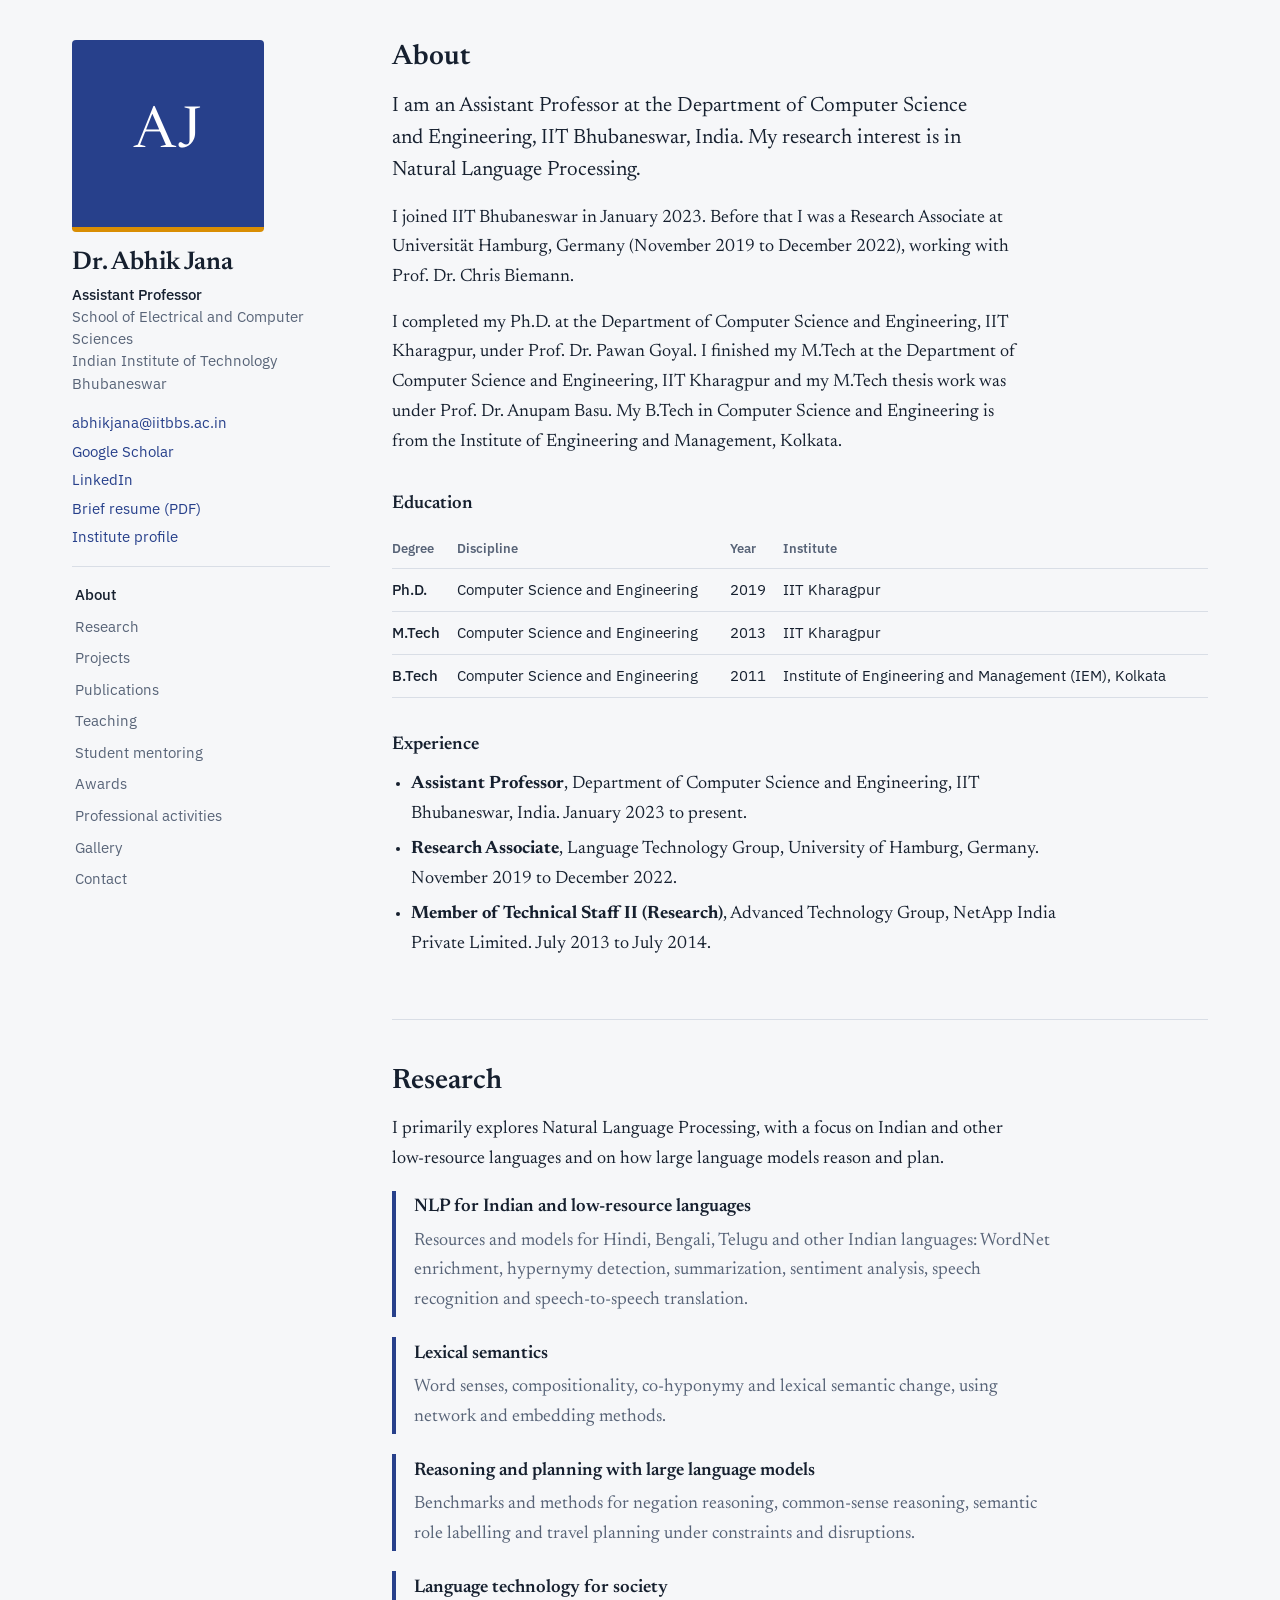
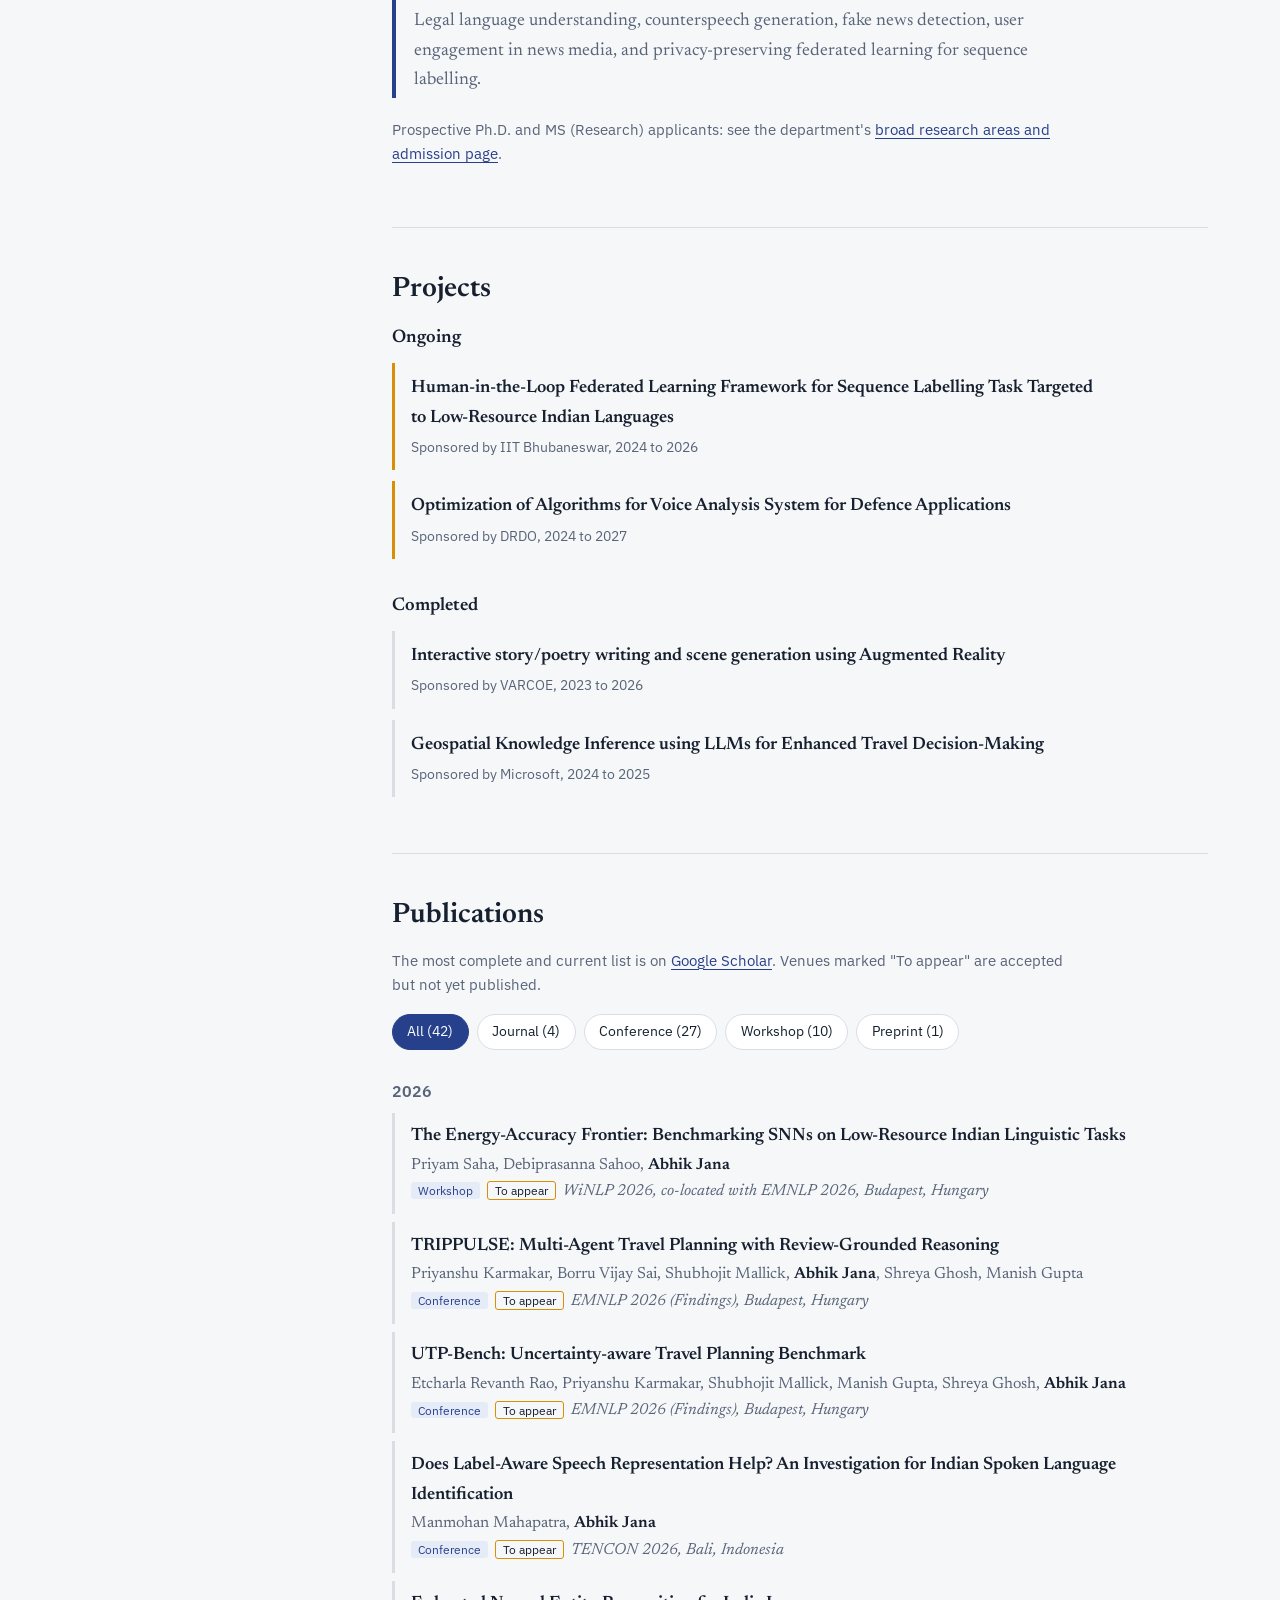
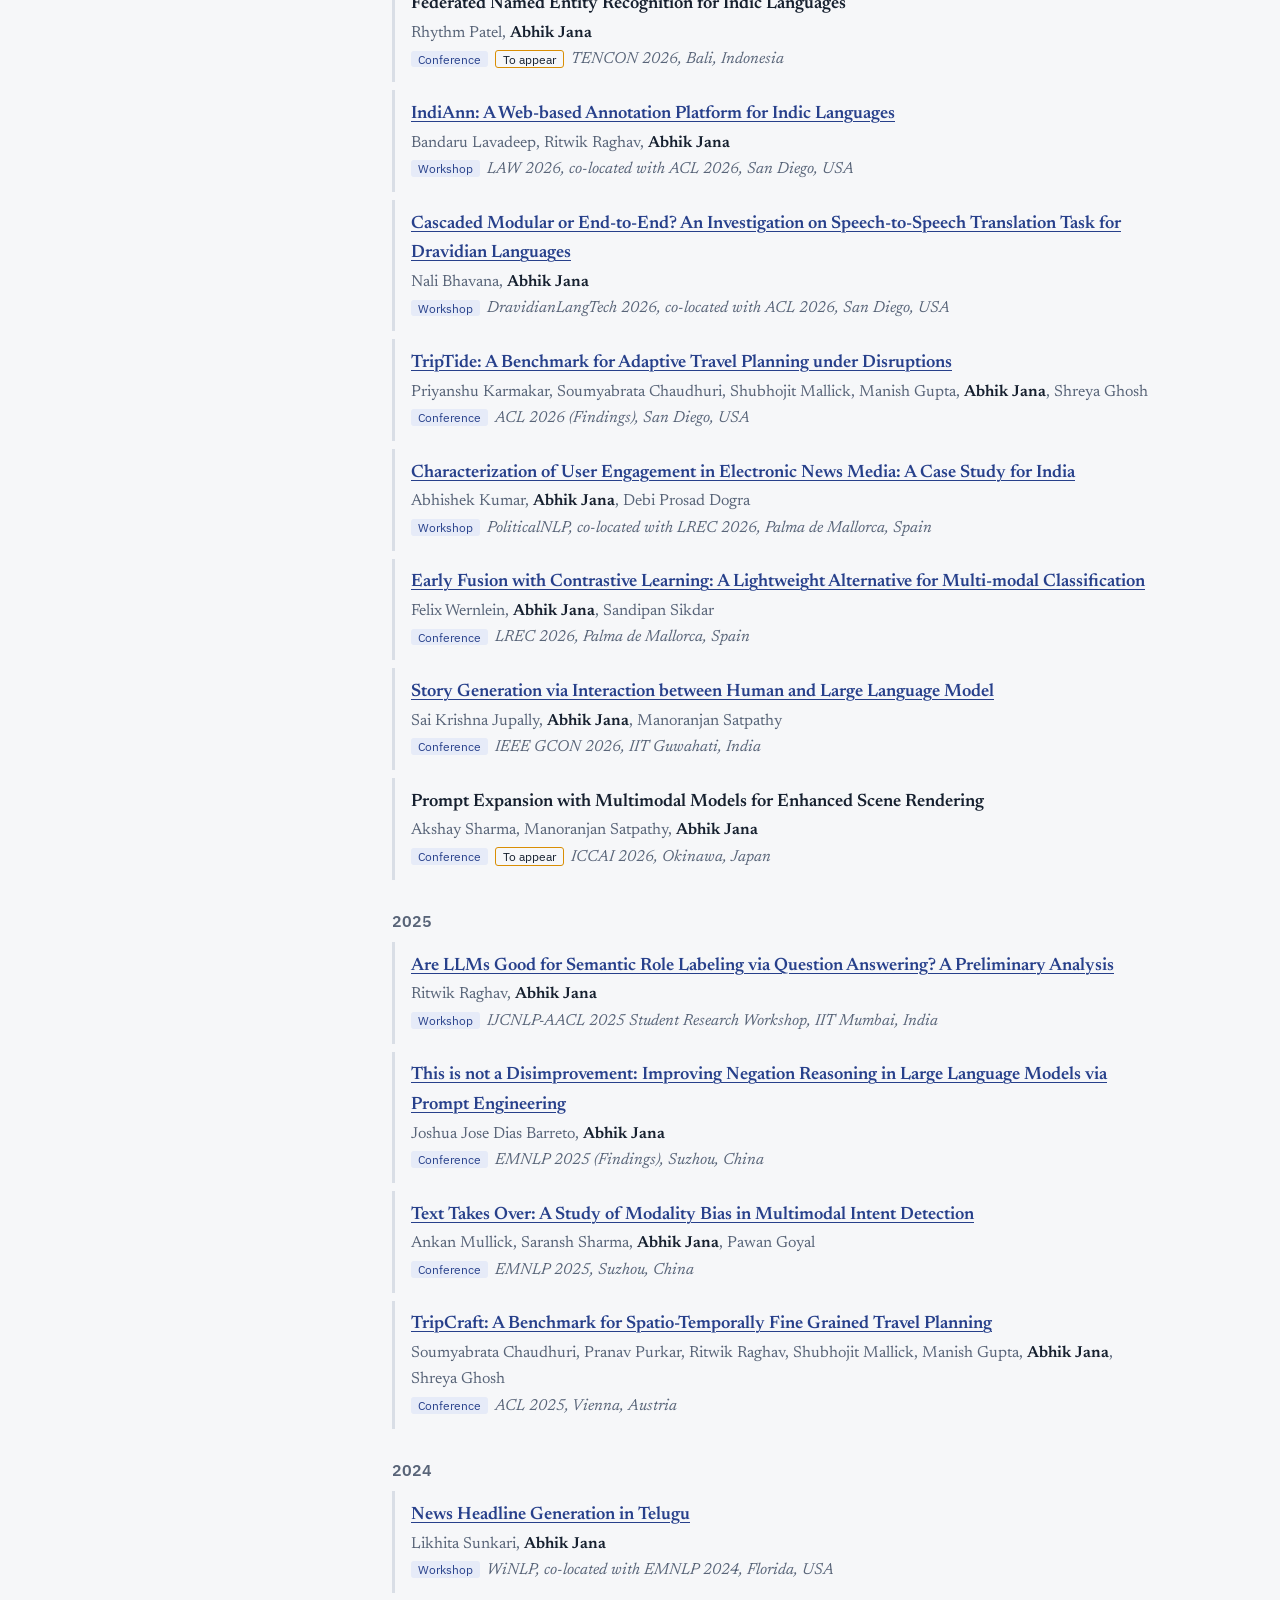
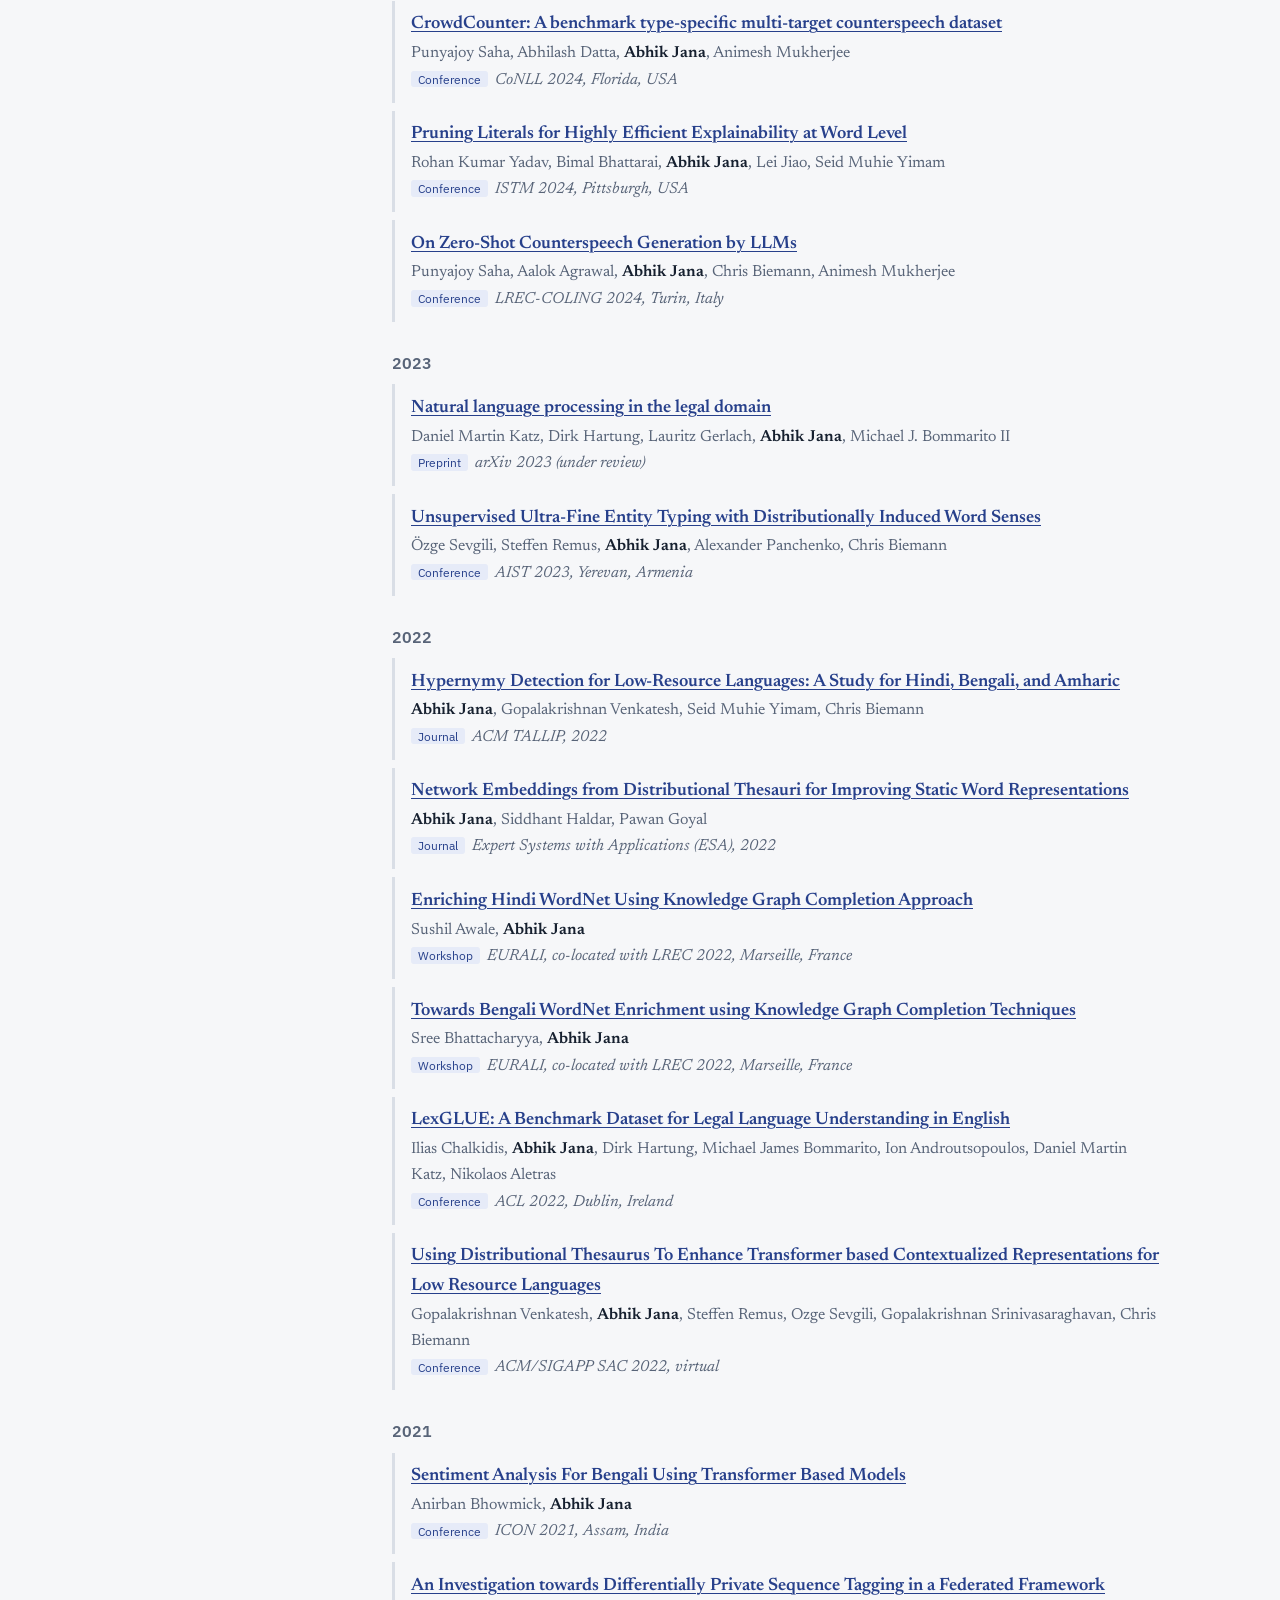
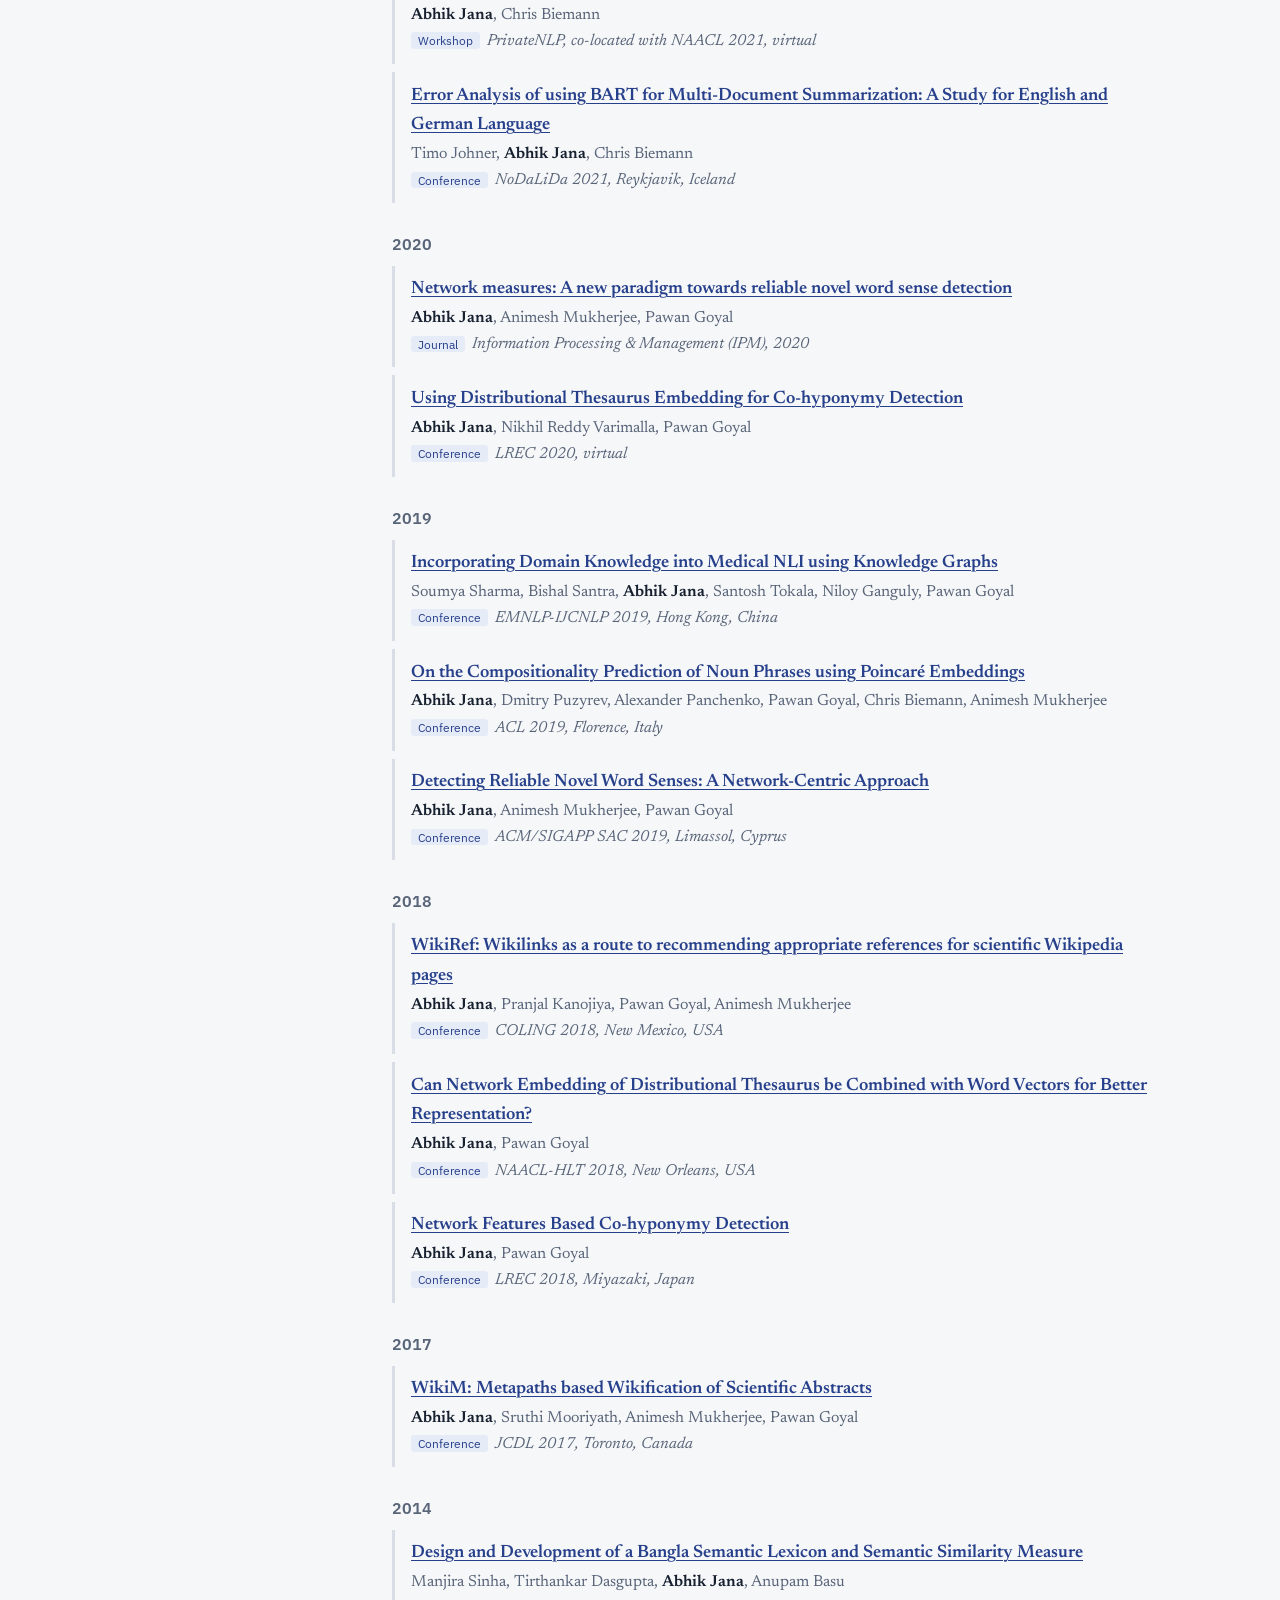
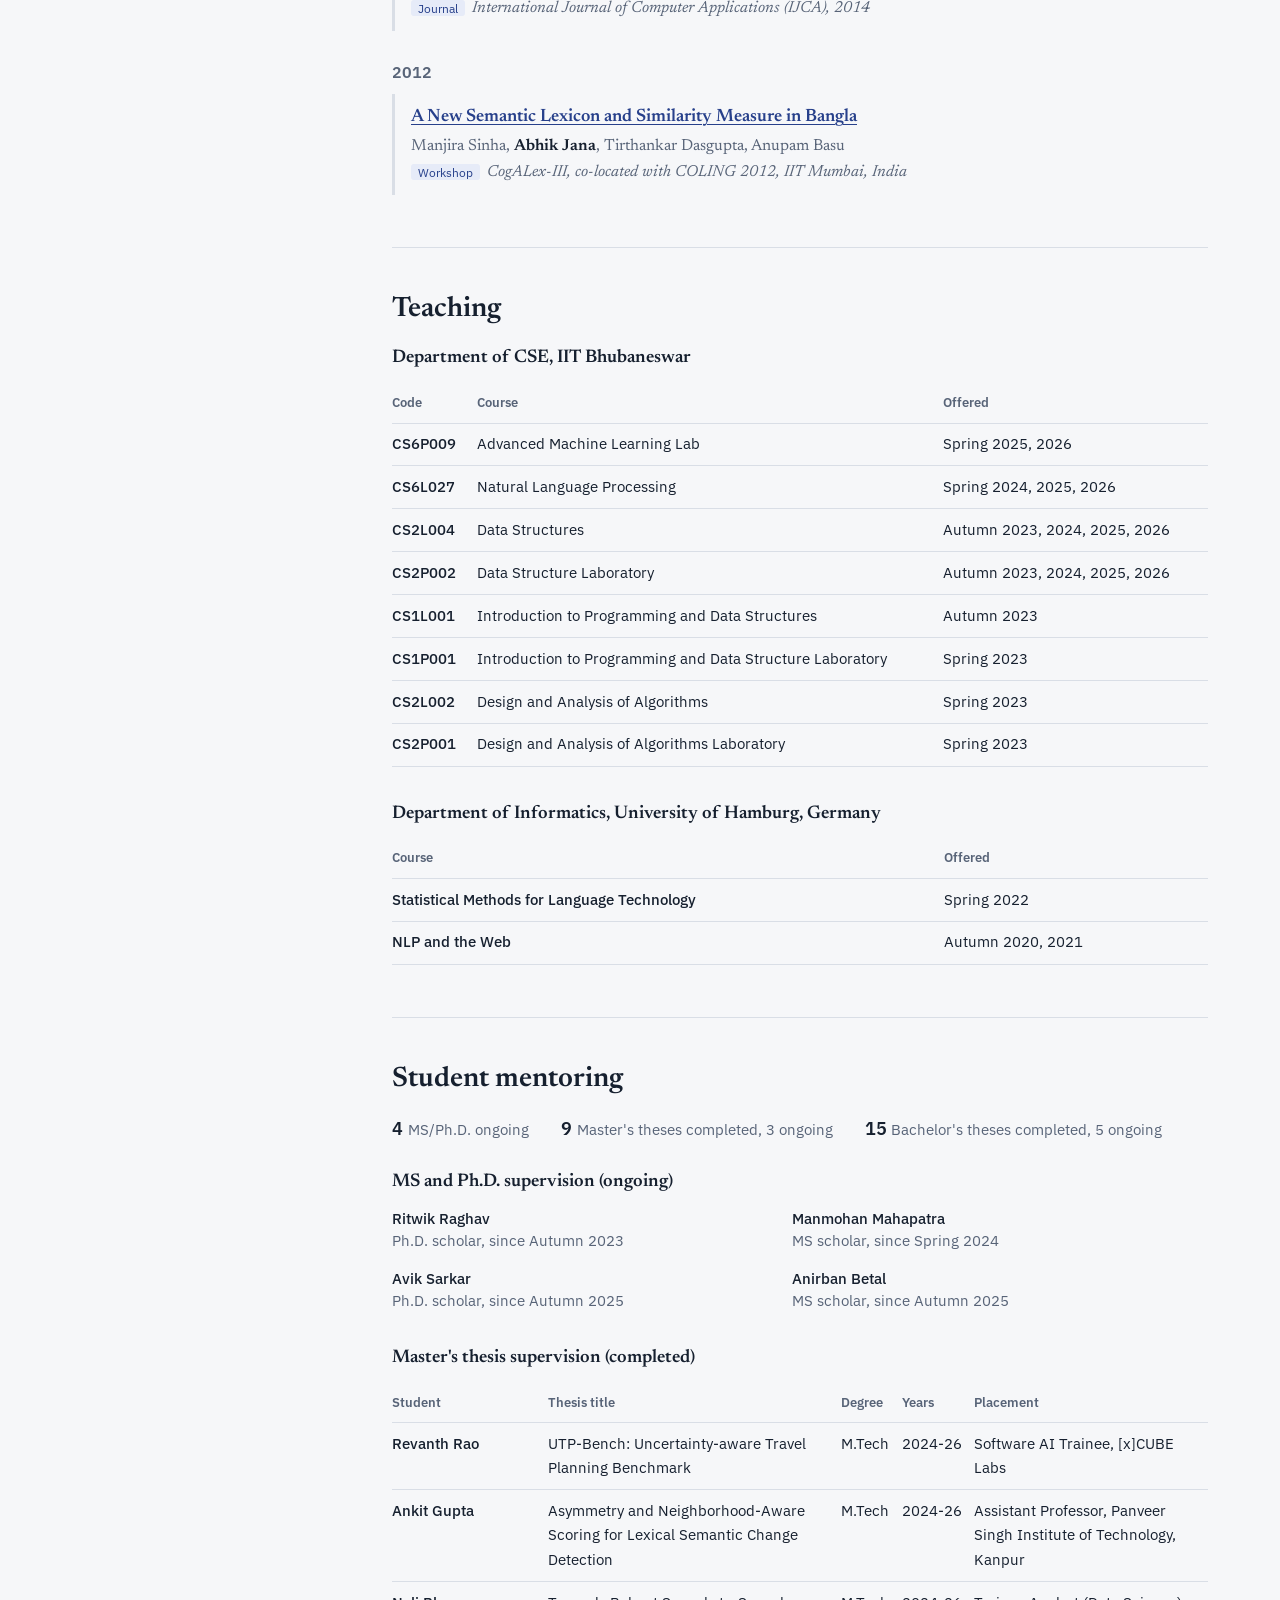
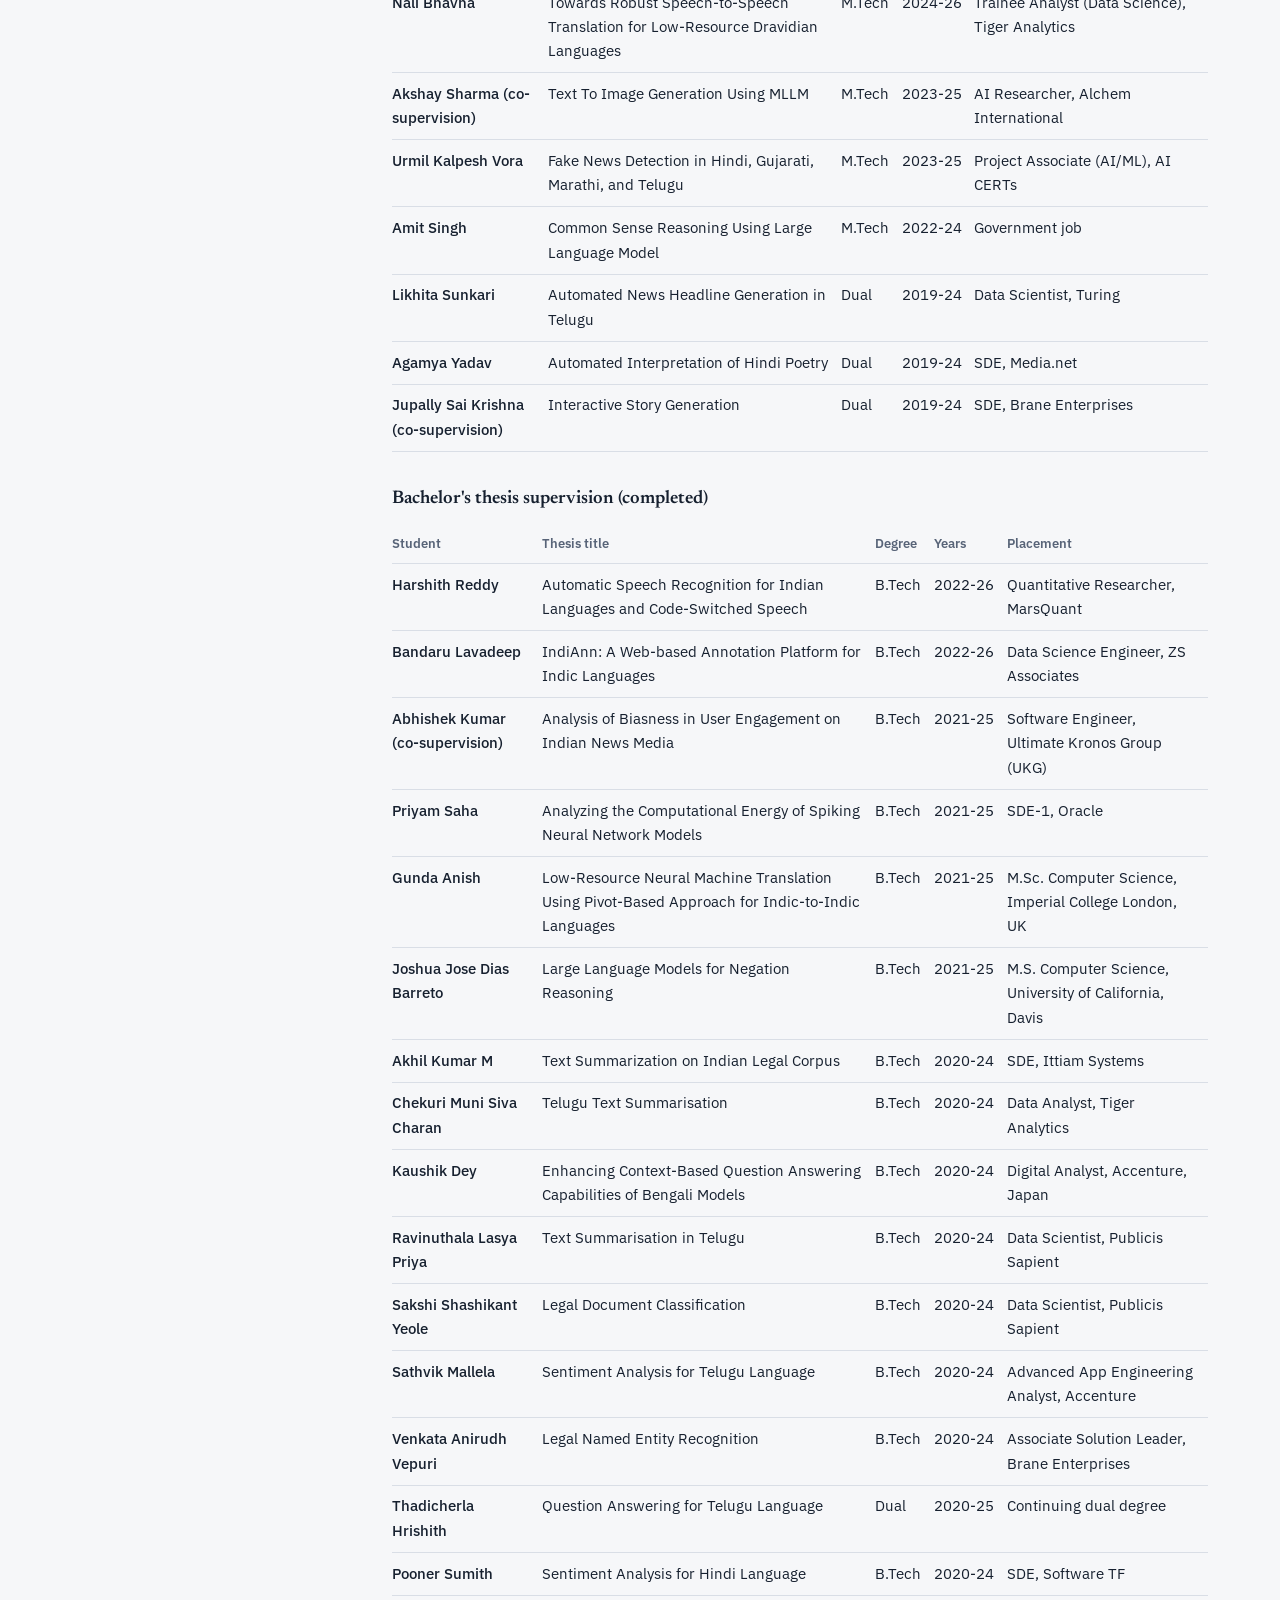
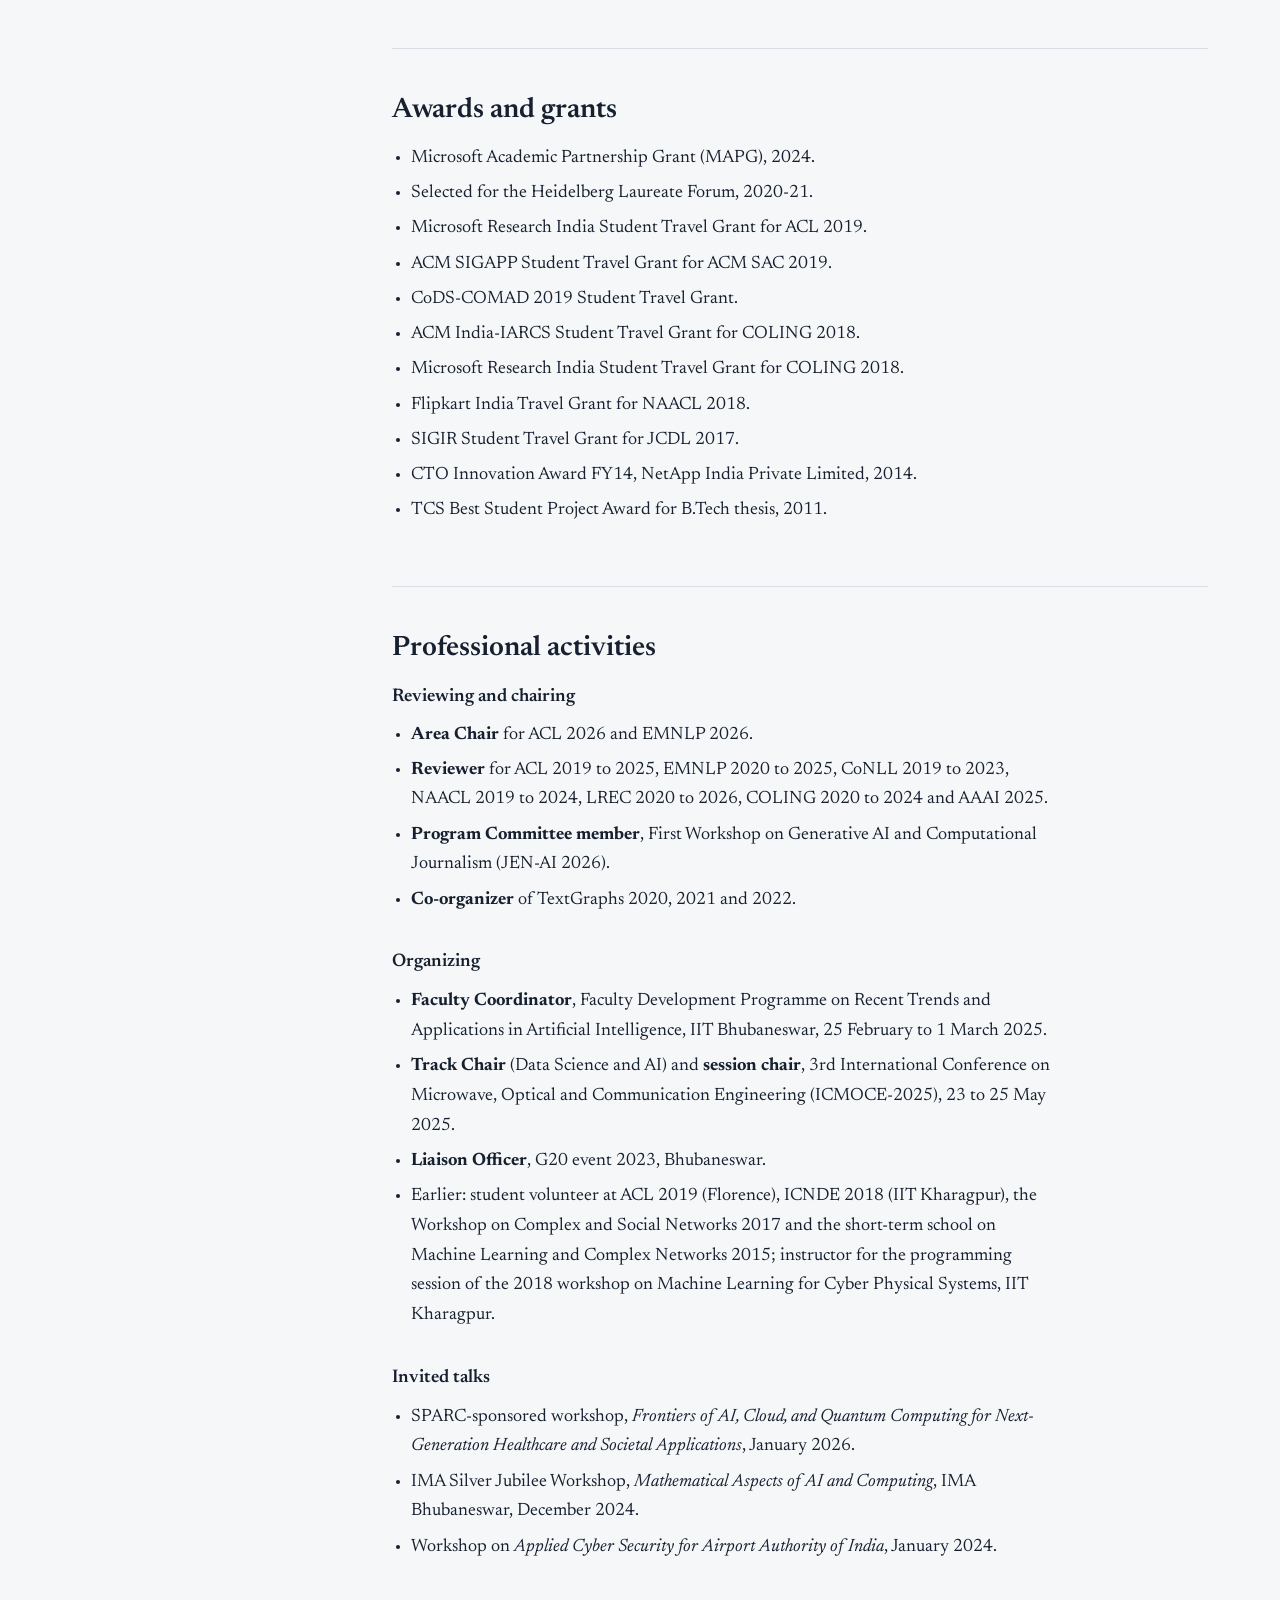
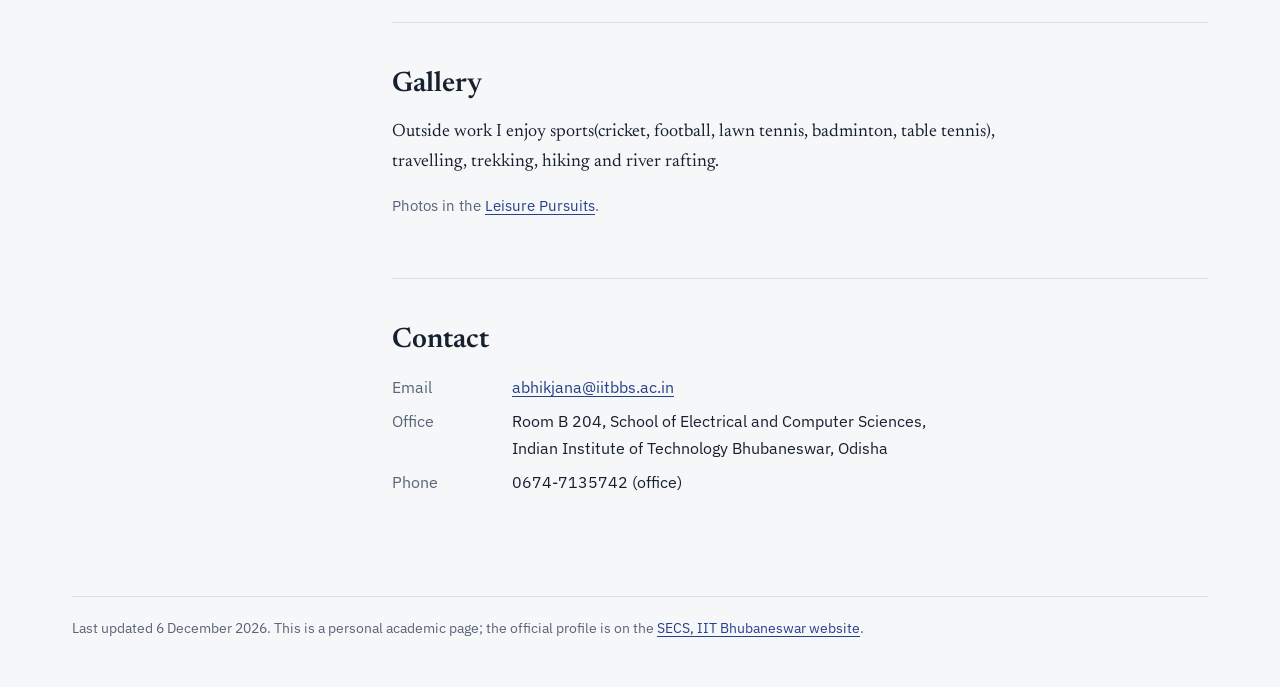
==== commit 5dfd2f8c: "Update text in index.html for clarity and accuracy" ====
--- a/index.html
+++ b/index.html
@@ -303,7 +303,7 @@
         </div>
       </div>
       <p class="note" style="margin-top:1.25rem">
-        Prospective Ph.D. and MS (Research) applicants: see the school's
+        Prospective Ph.D. and MS (Research) applicants: see the department's
         <a href="https://secs.iitbbs.ac.in/index.php/broad-research-areas-ph-d-and-ms-r-admission/" rel="noopener">broad research areas and admission page</a>.
       </p>
     </section>
@@ -373,7 +373,7 @@
           <thead><tr><th scope="col">Course</th><th scope="col">Offered</th></tr></thead>
           <tbody>
             <tr><td class="name">Statistical Methods for Language Technology</td><td>Spring 2022</td></tr>
-            <tr><td class="name">NLP and the Web</td><td>Autumn 2020, Autumn 2021</td></tr>
+            <tr><td class="name">NLP and the Web</td><td>Autumn 2020, 2021</td></tr>
           </tbody>
         </table>
       </div>
@@ -454,11 +454,11 @@
     <section id="gallery">
       <h2>Gallery</h2>
       <p>
-        Conferences, workshops, group moments and a few outdoor trips. Outside work I enjoy cricket, football,
-        lawn tennis, badminton, table tennis, travelling, trekking, hiking and river rafting.
+        Outside work I enjoy sports(cricket, football,
+        lawn tennis, badminton, table tennis), travelling, trekking, hiking and river rafting.
       </p>
       <p class="note">
-        More photos in the <a href="https://photos.app.goo.gl/Sx3icRru4KNo68dj6" rel="noopener">full online album</a>.
+        Photos in the <a href="https://photos.app.goo.gl/Sx3icRru4KNo68dj6" rel="noopener">Leisure Pursuits</a>.
       </p>
       <div class="gallery" id="galleryGrid"></div>
     </section>
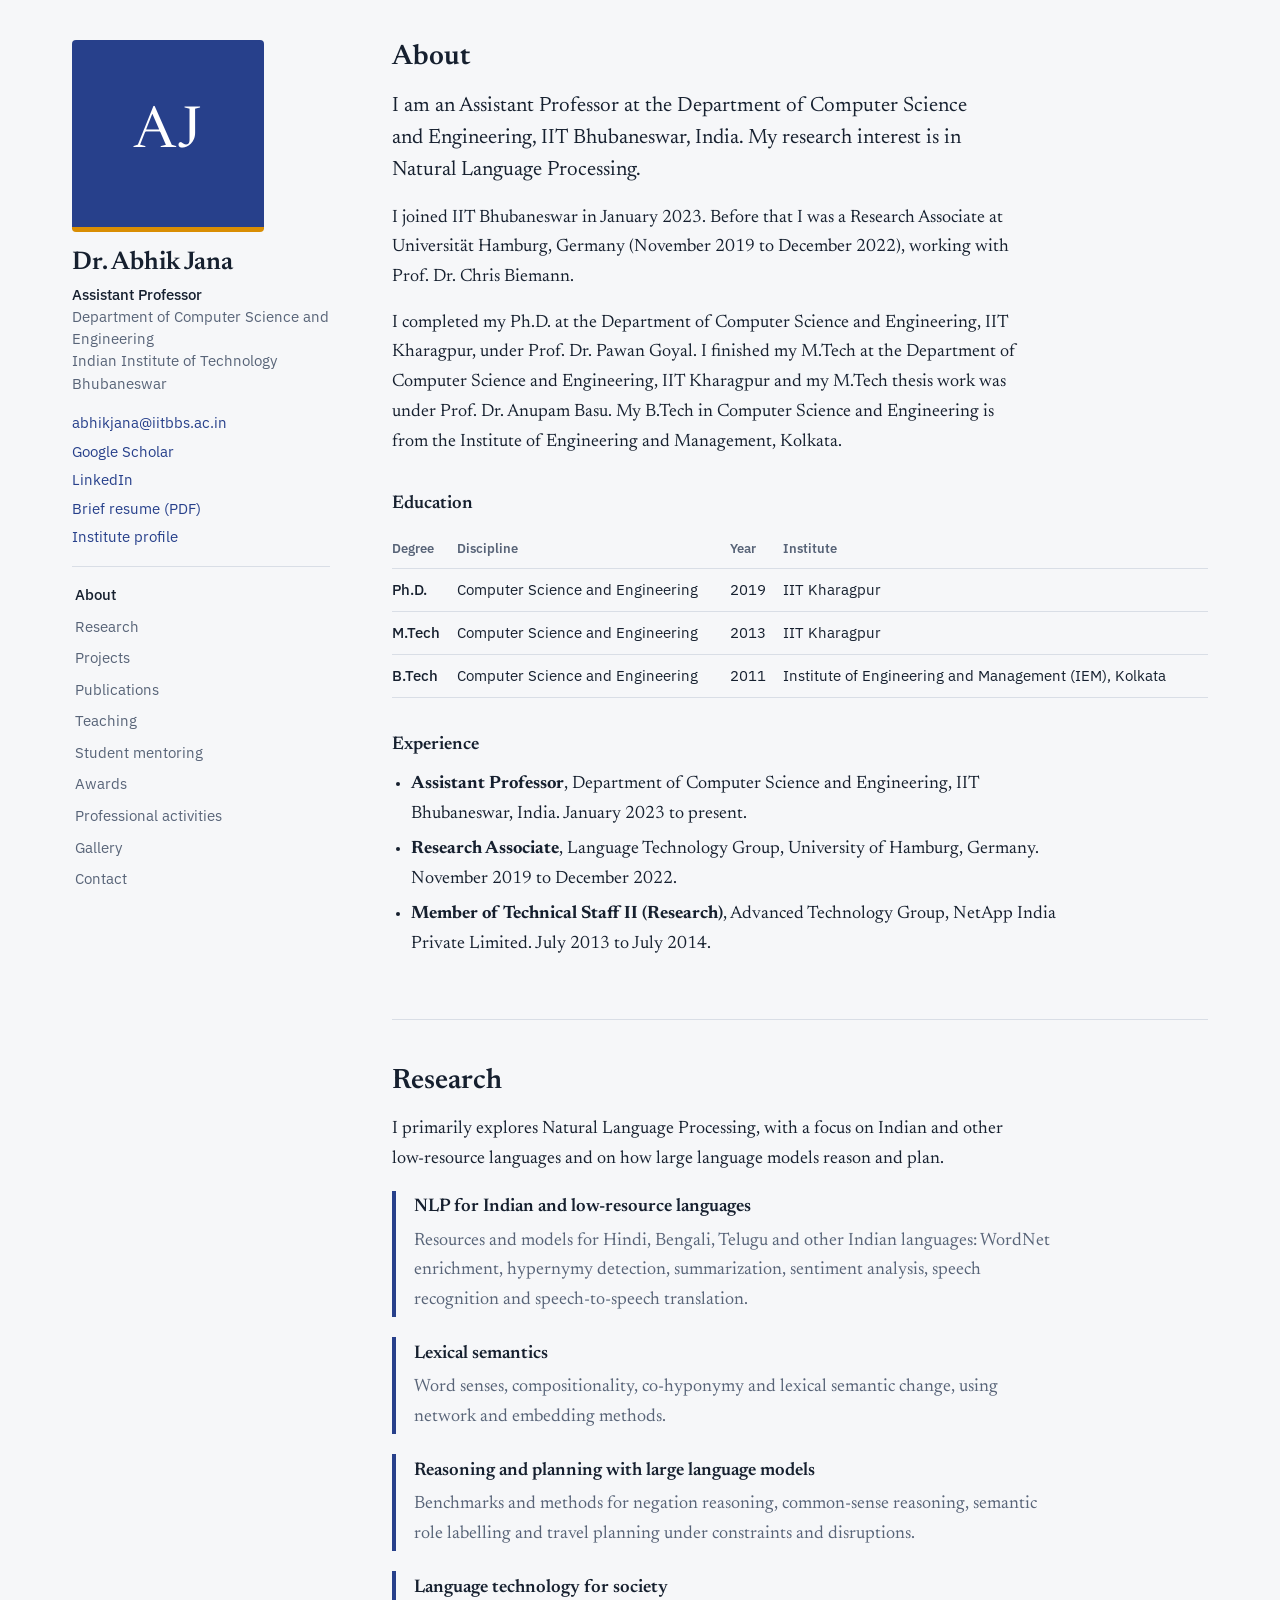
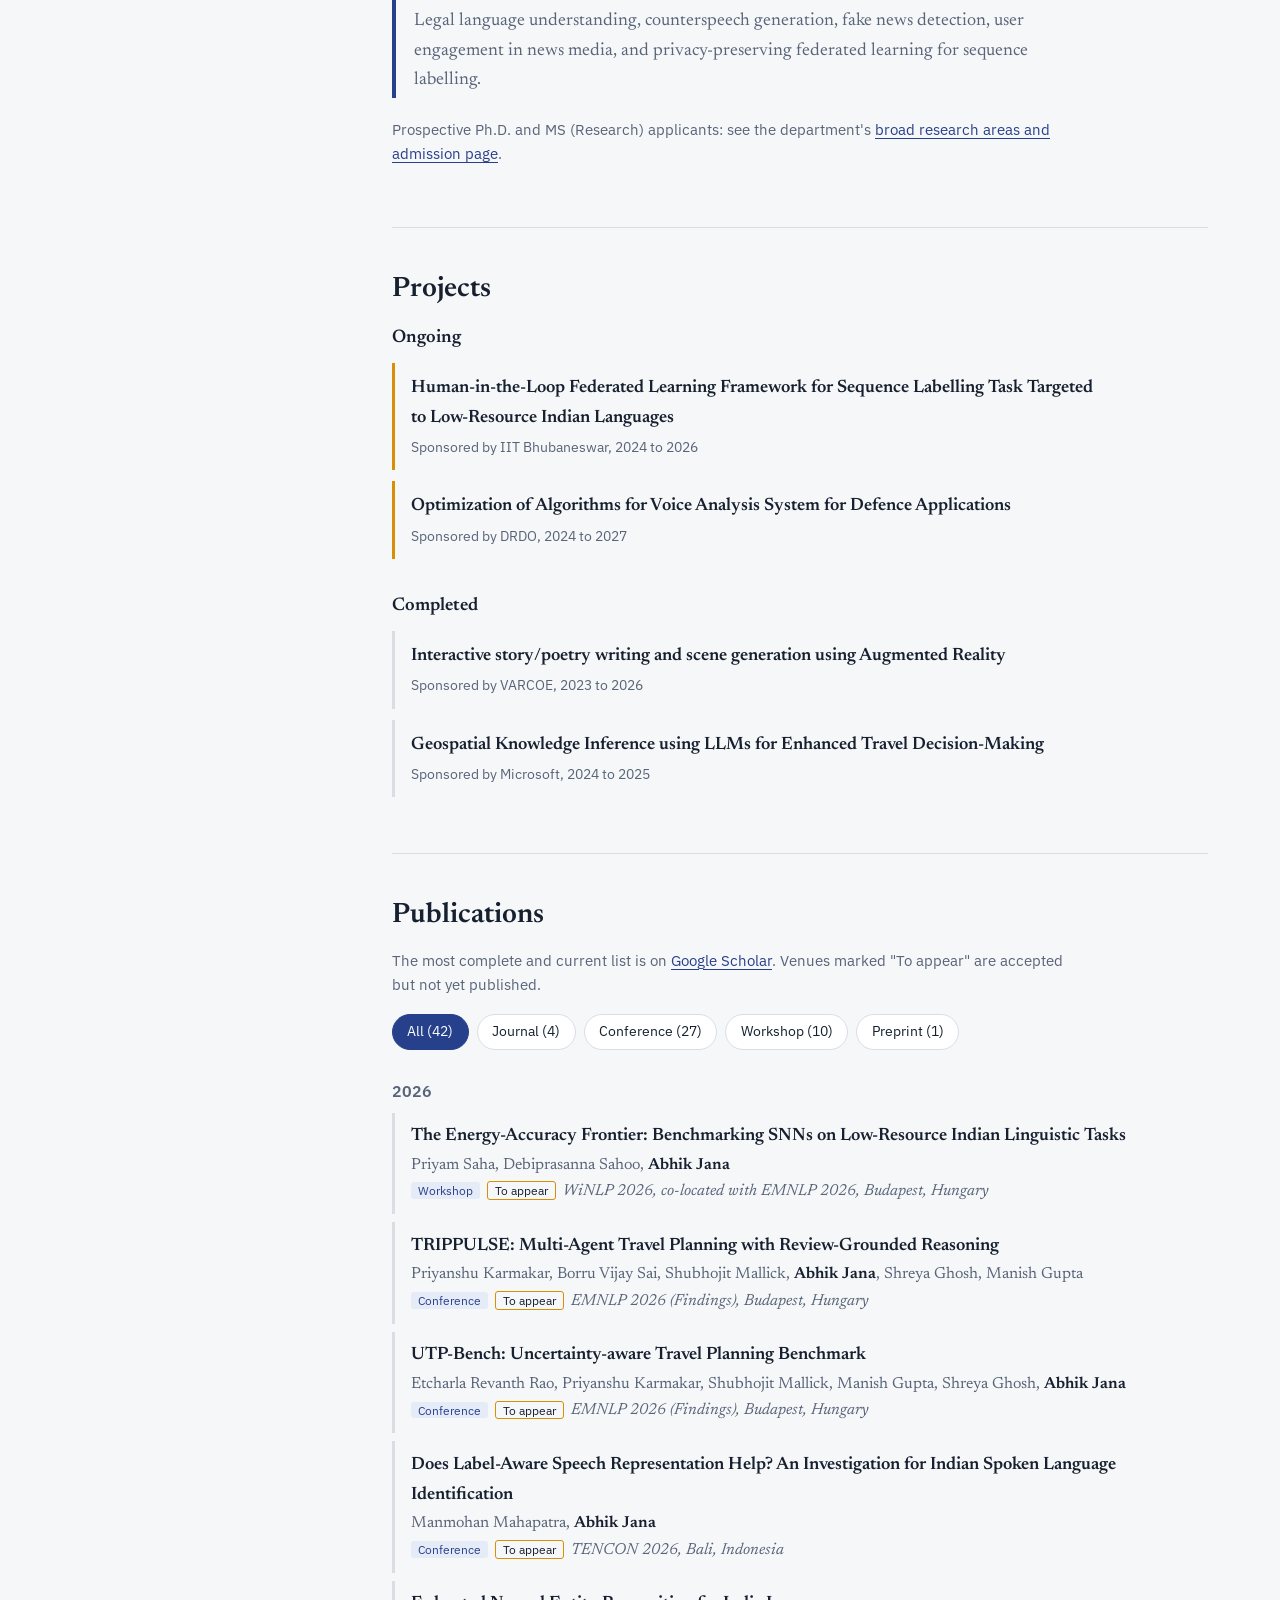
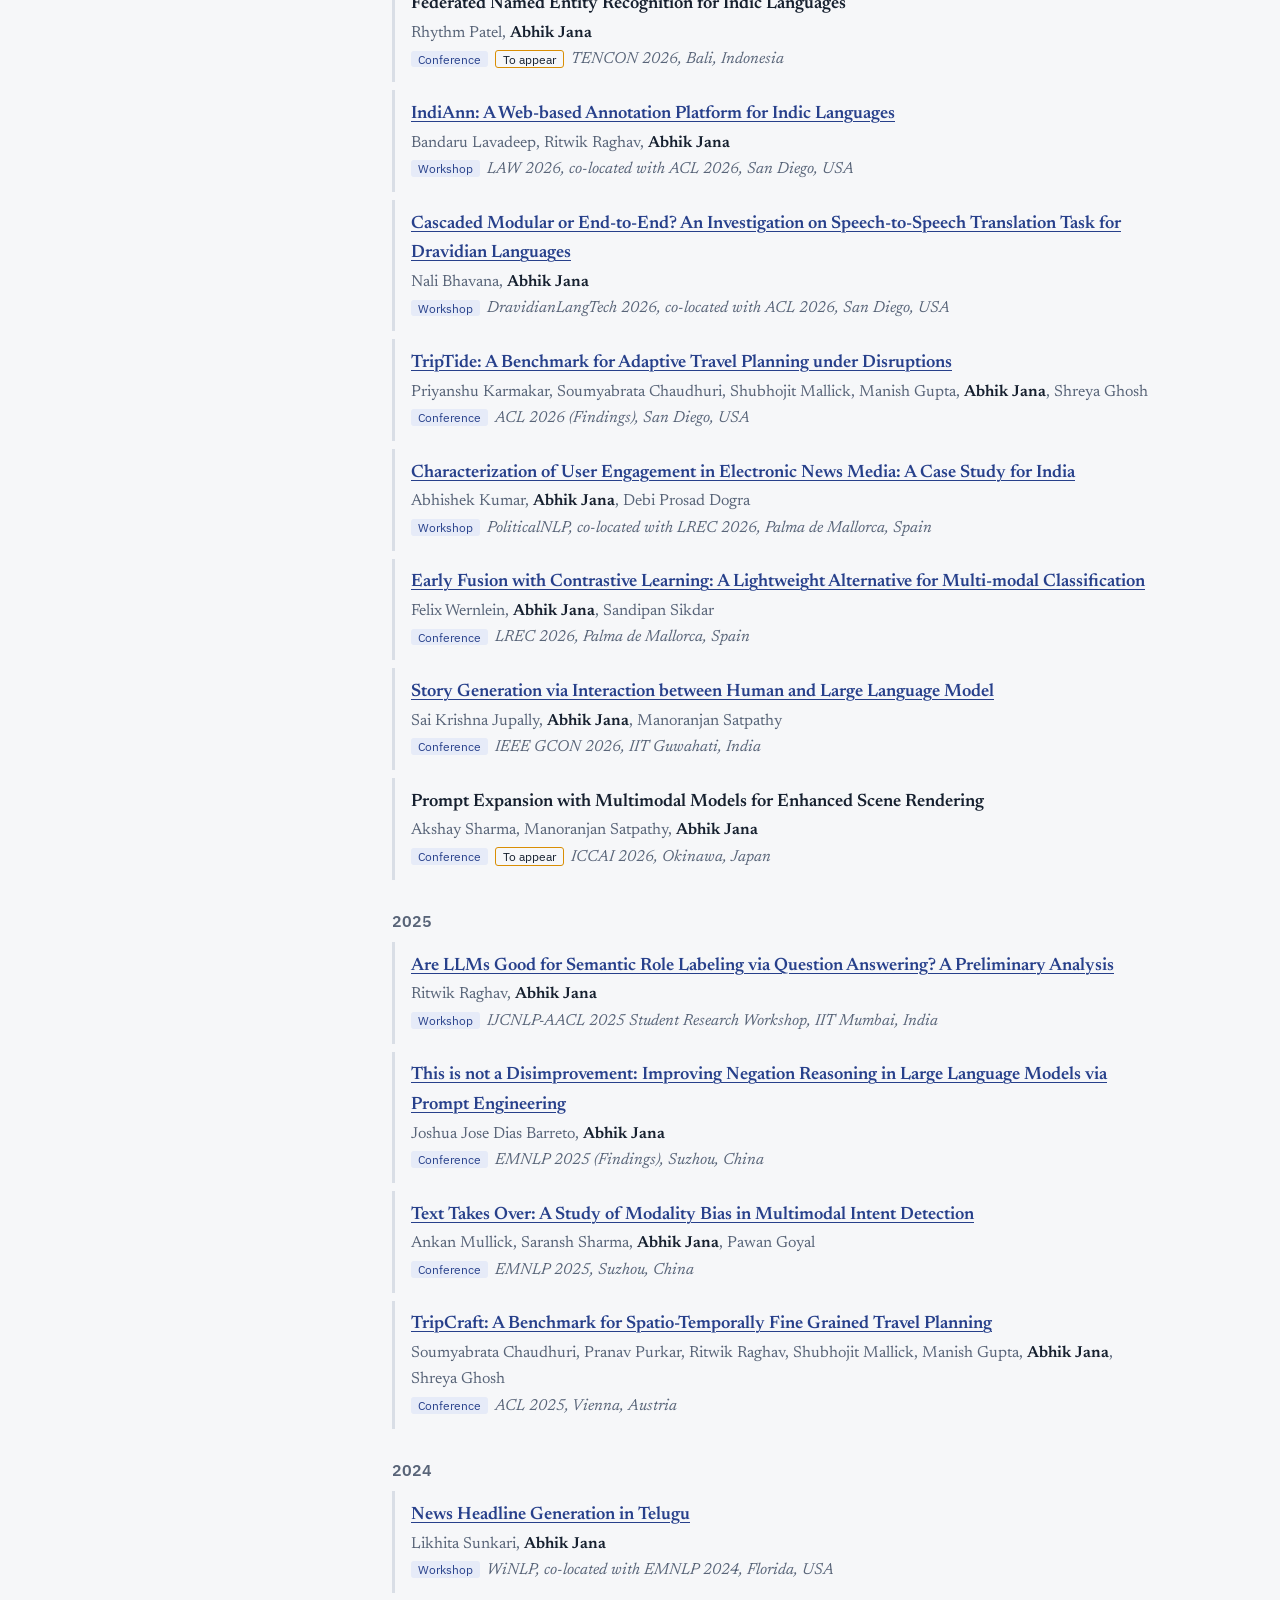
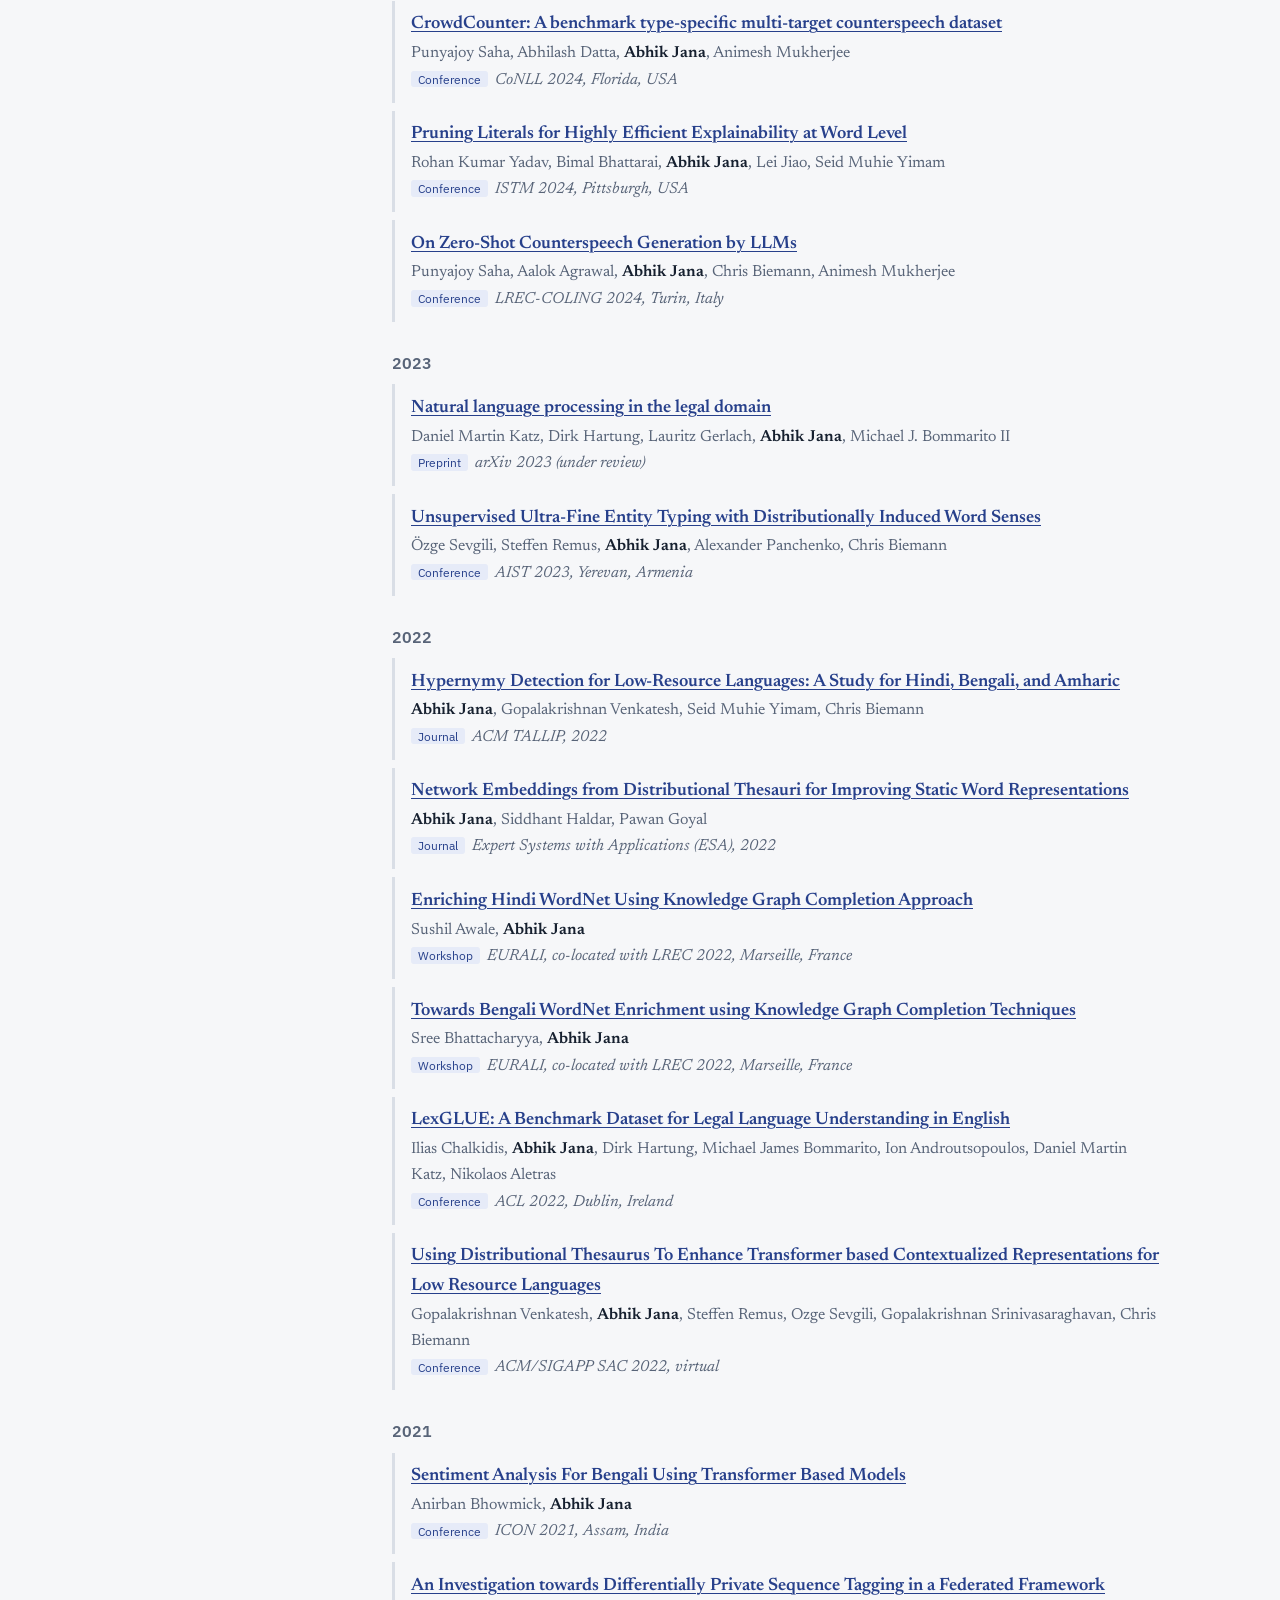
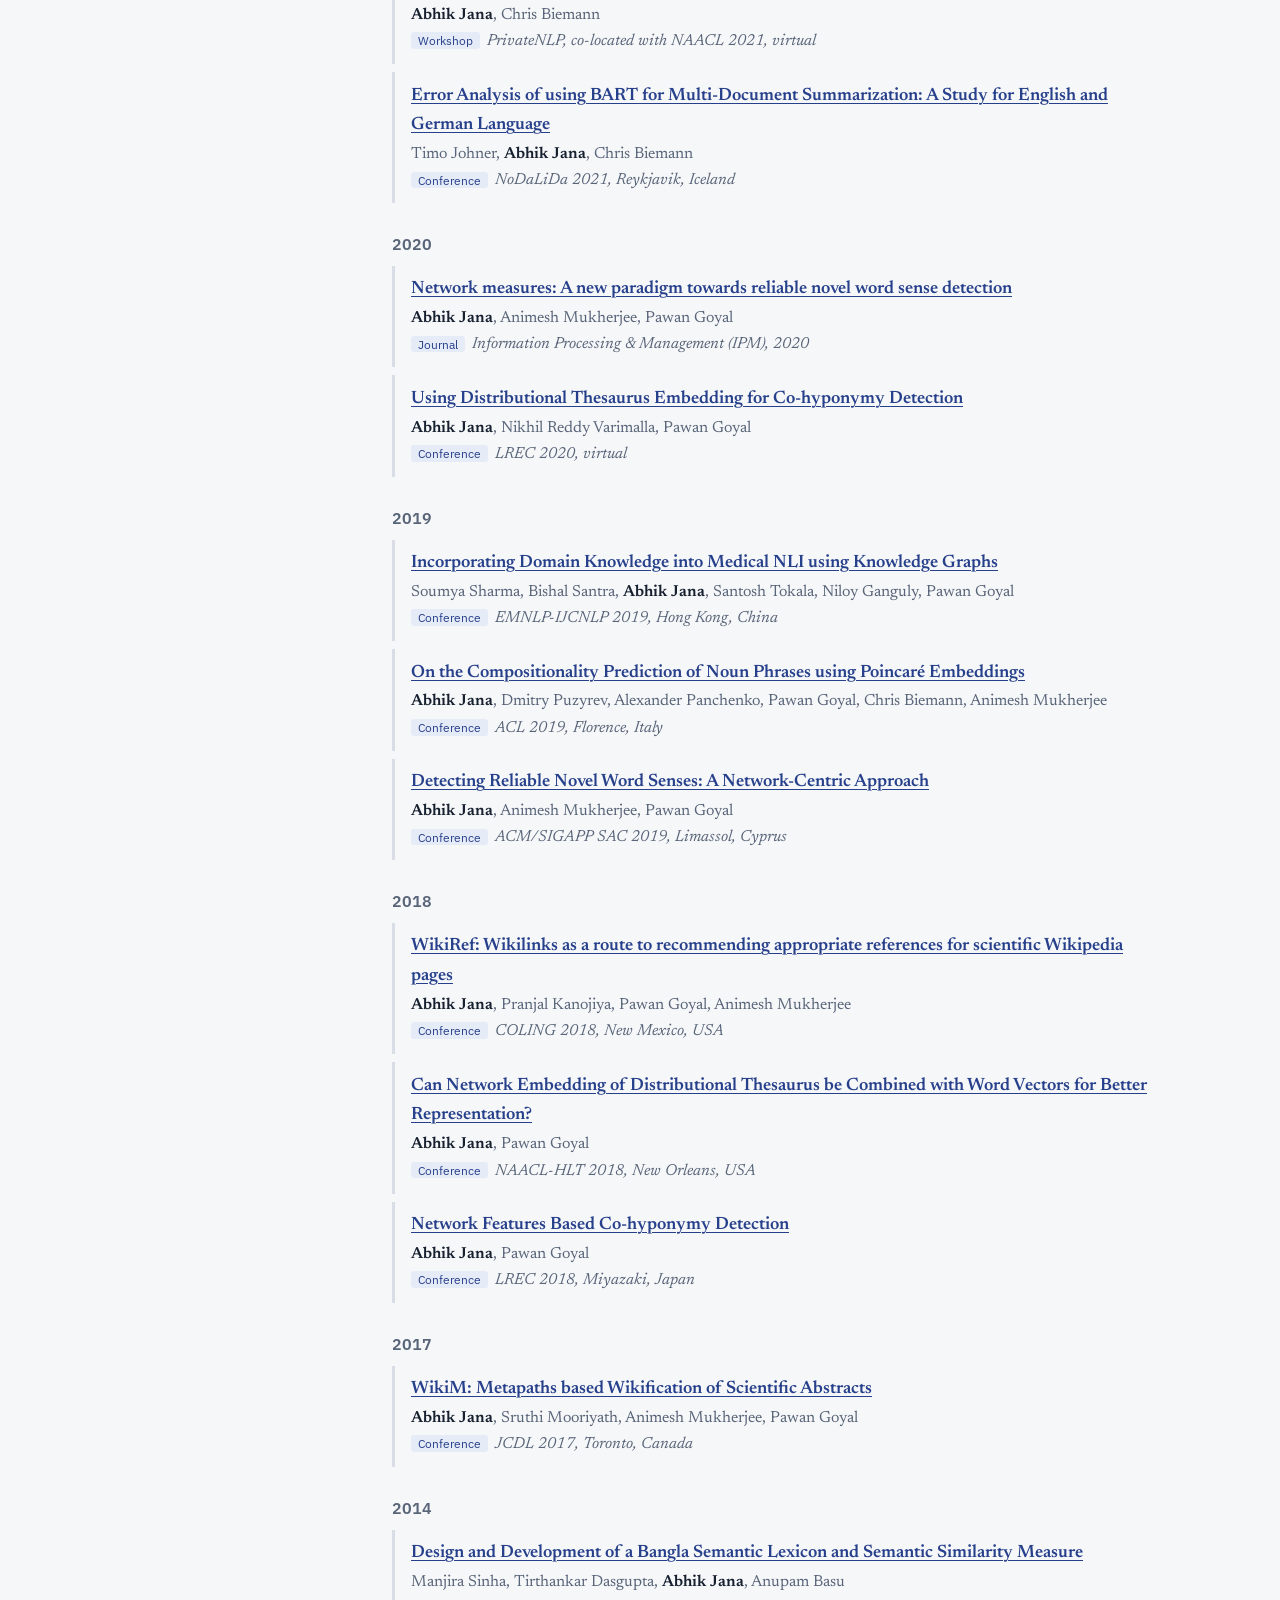
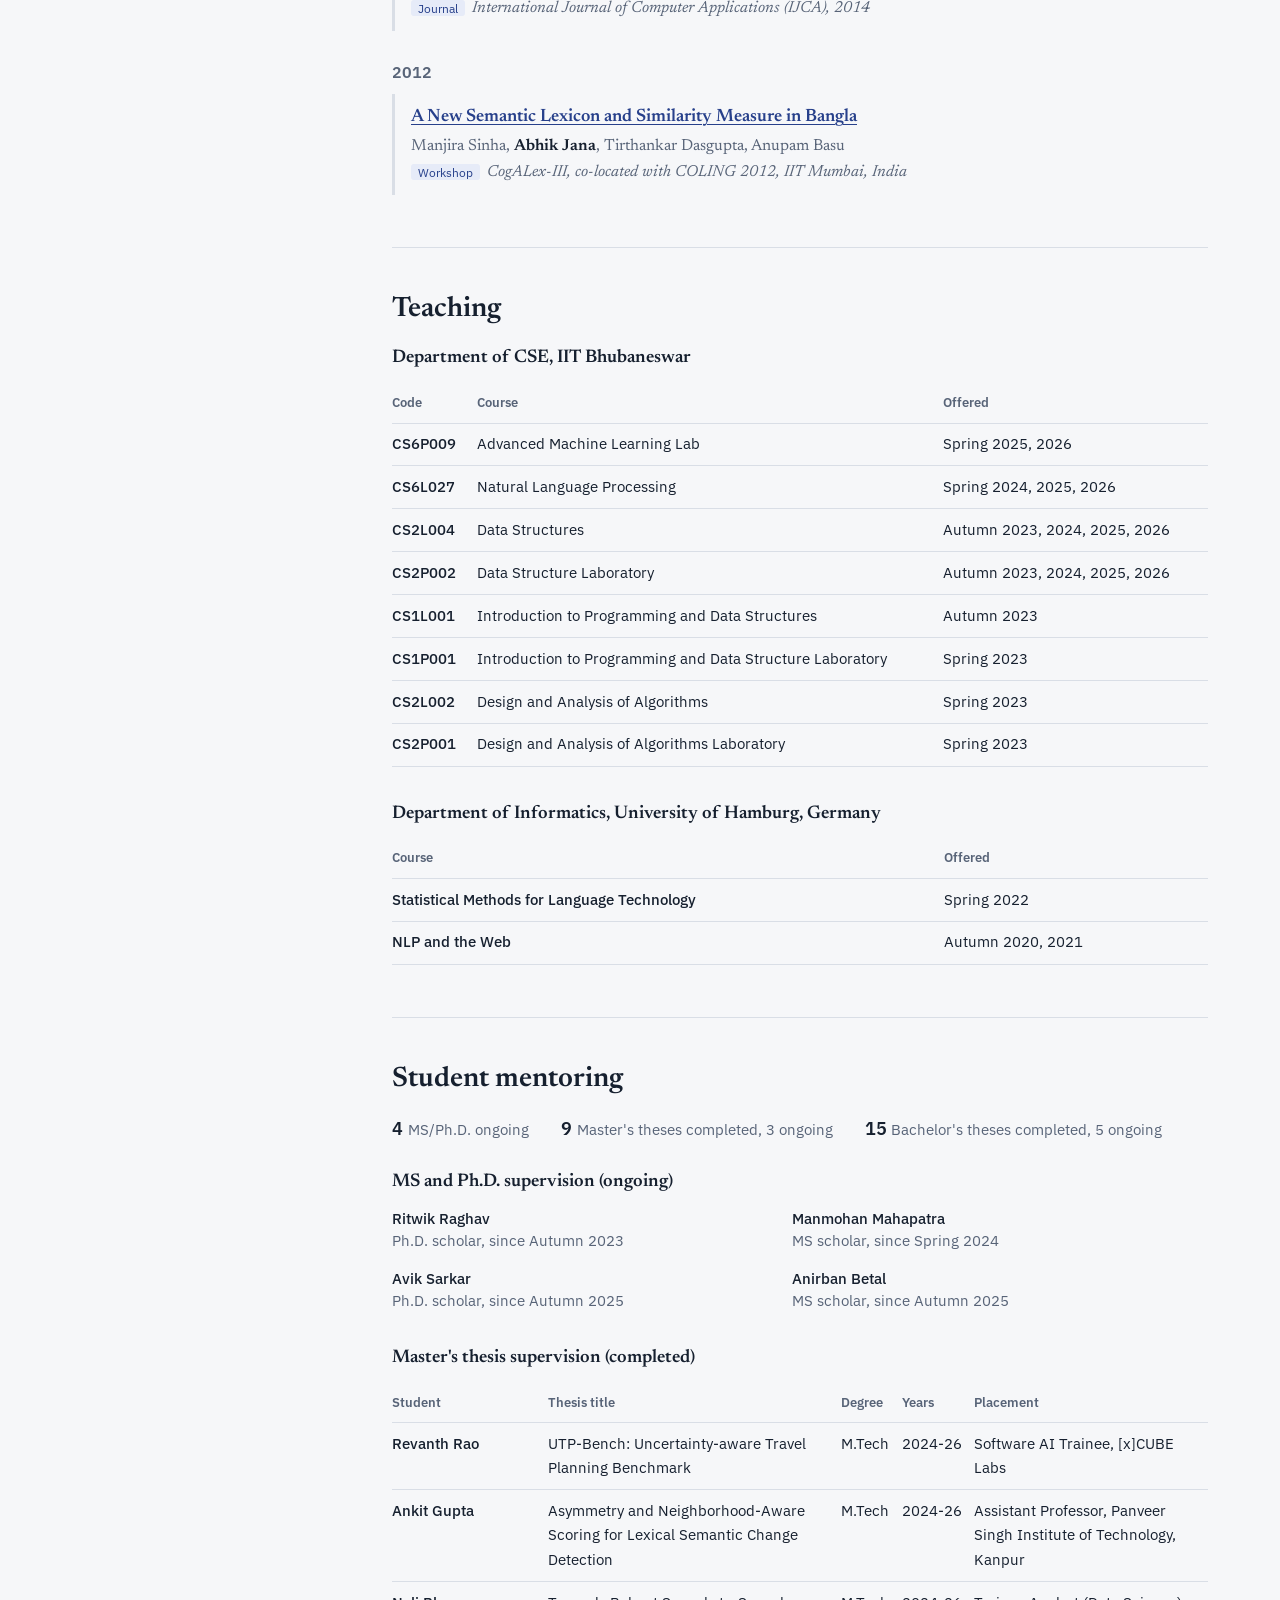
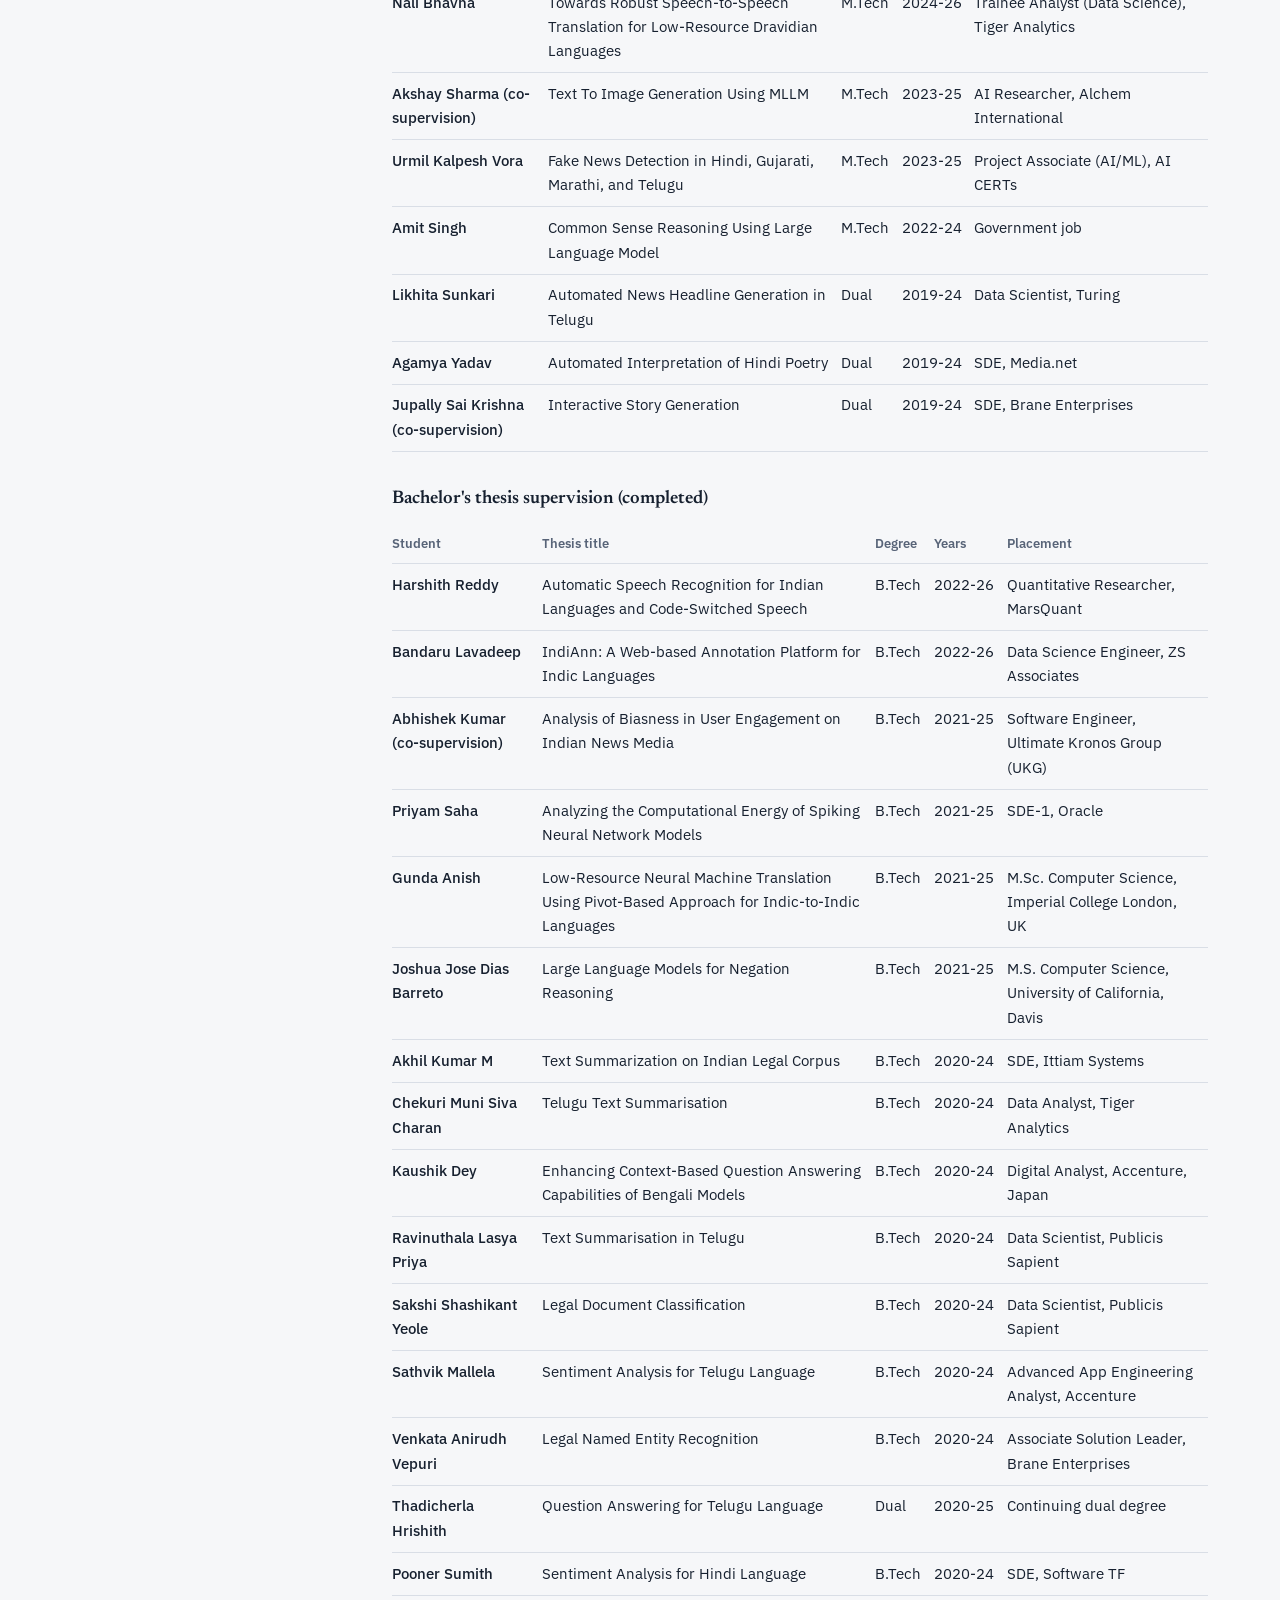
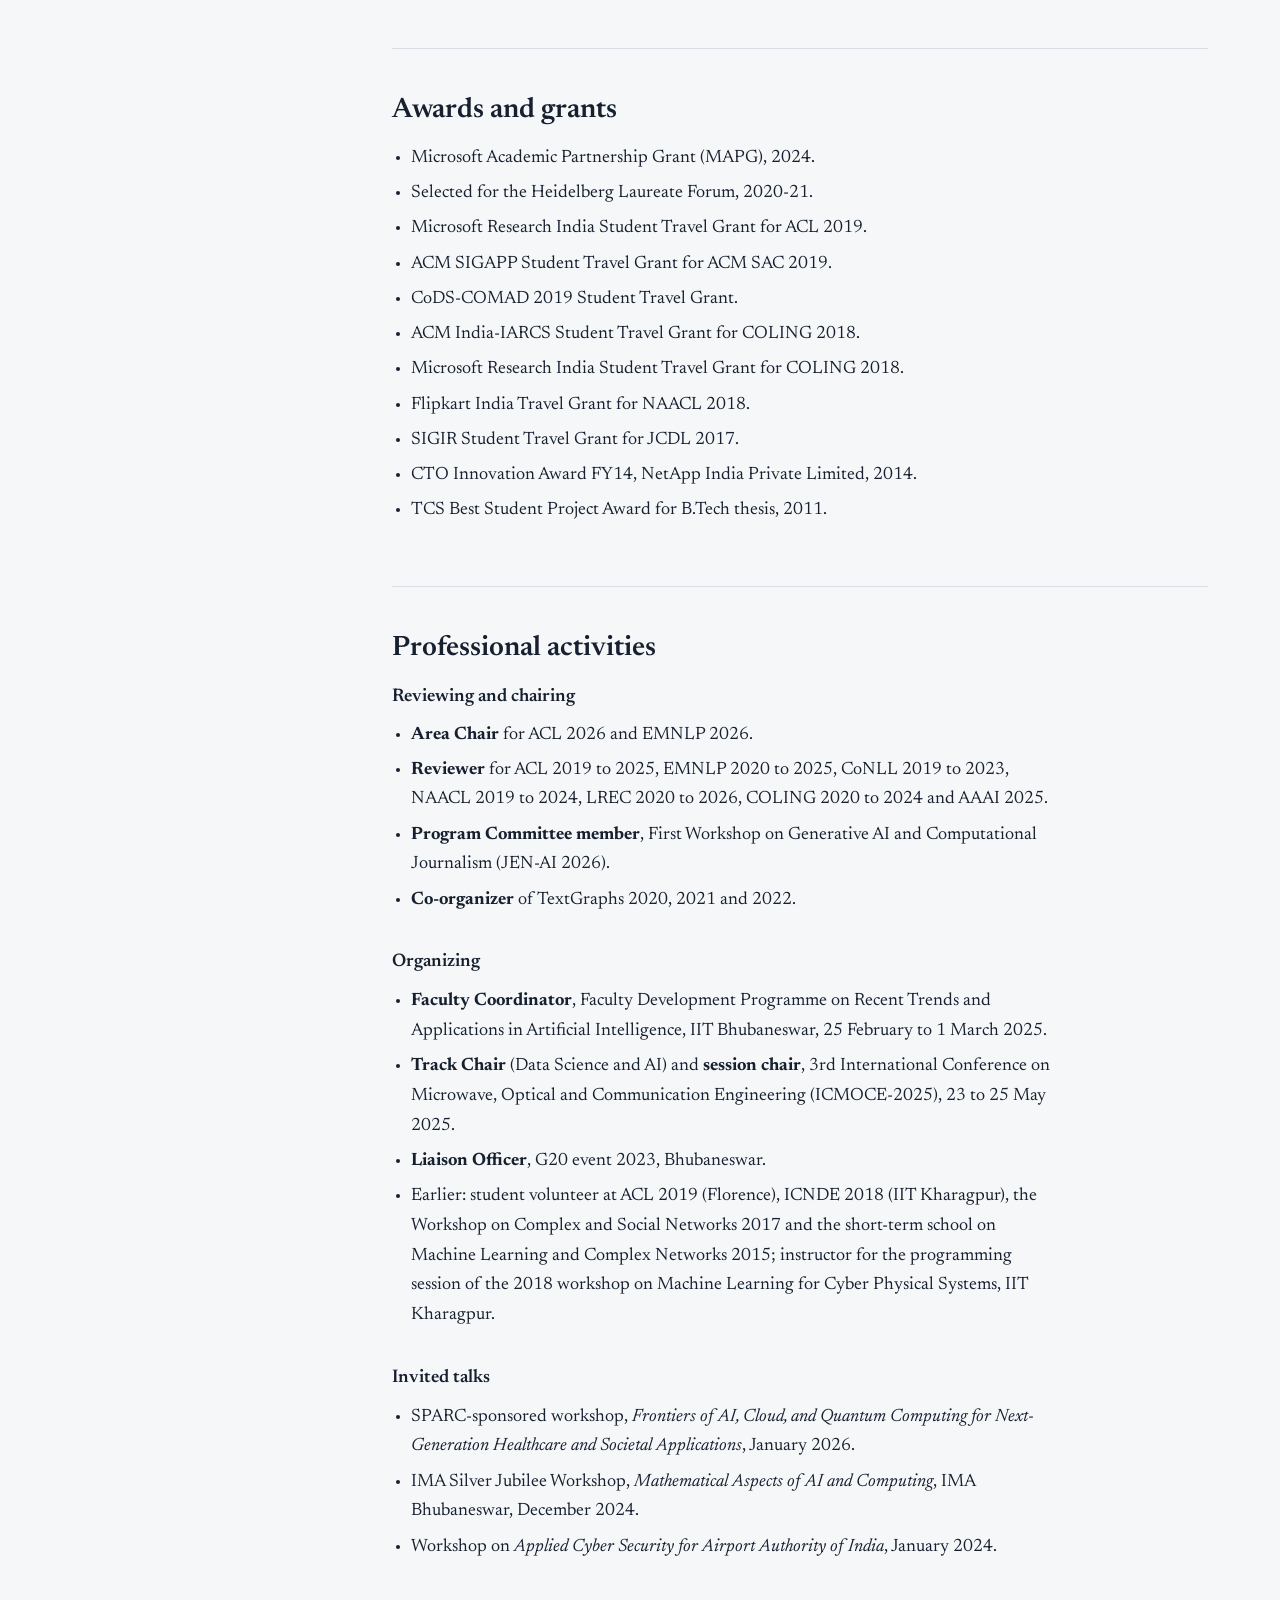
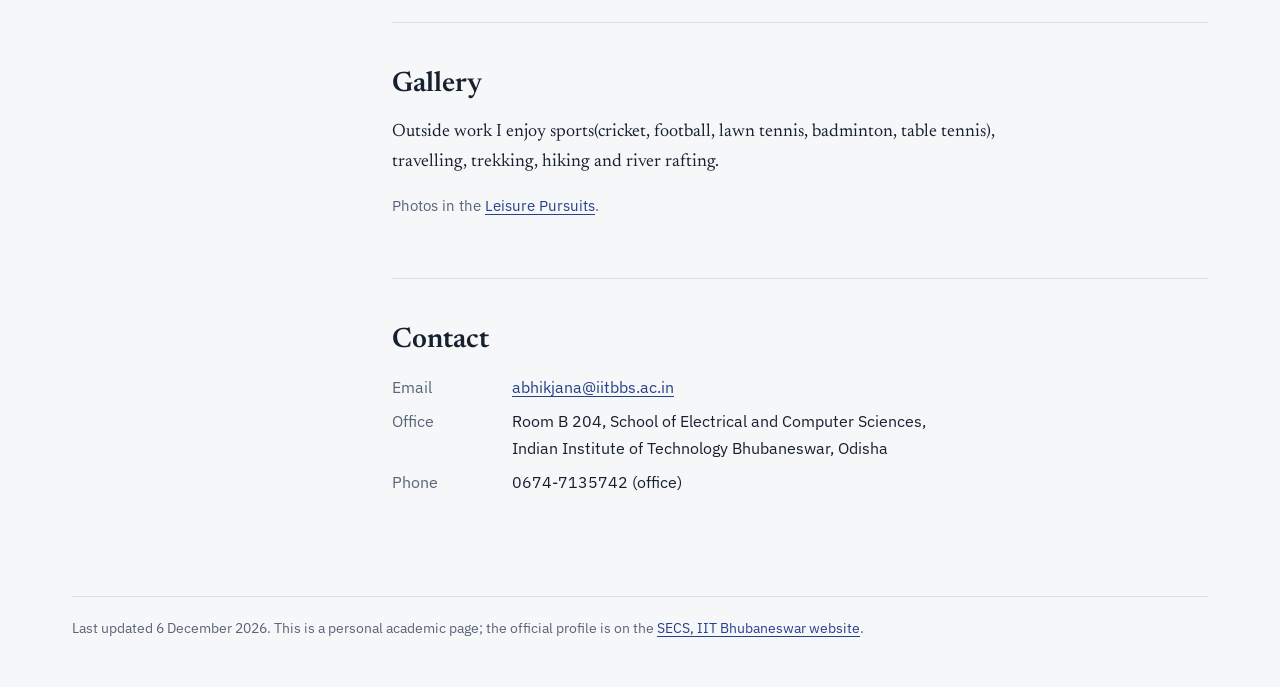
==== commit 096af21a: "Update department name in index.html" ====
--- a/index.html
+++ b/index.html
@@ -208,7 +208,7 @@
     <h1>Dr. Abhik Jana</h1>
     <p class="role">
       <strong>Assistant Professor</strong><br>
-      School of Electrical and Computer Sciences<br>
+      Department of Computer Science and Engineering<br>
       Indian Institute of Technology Bhubaneswar
     </p>
 
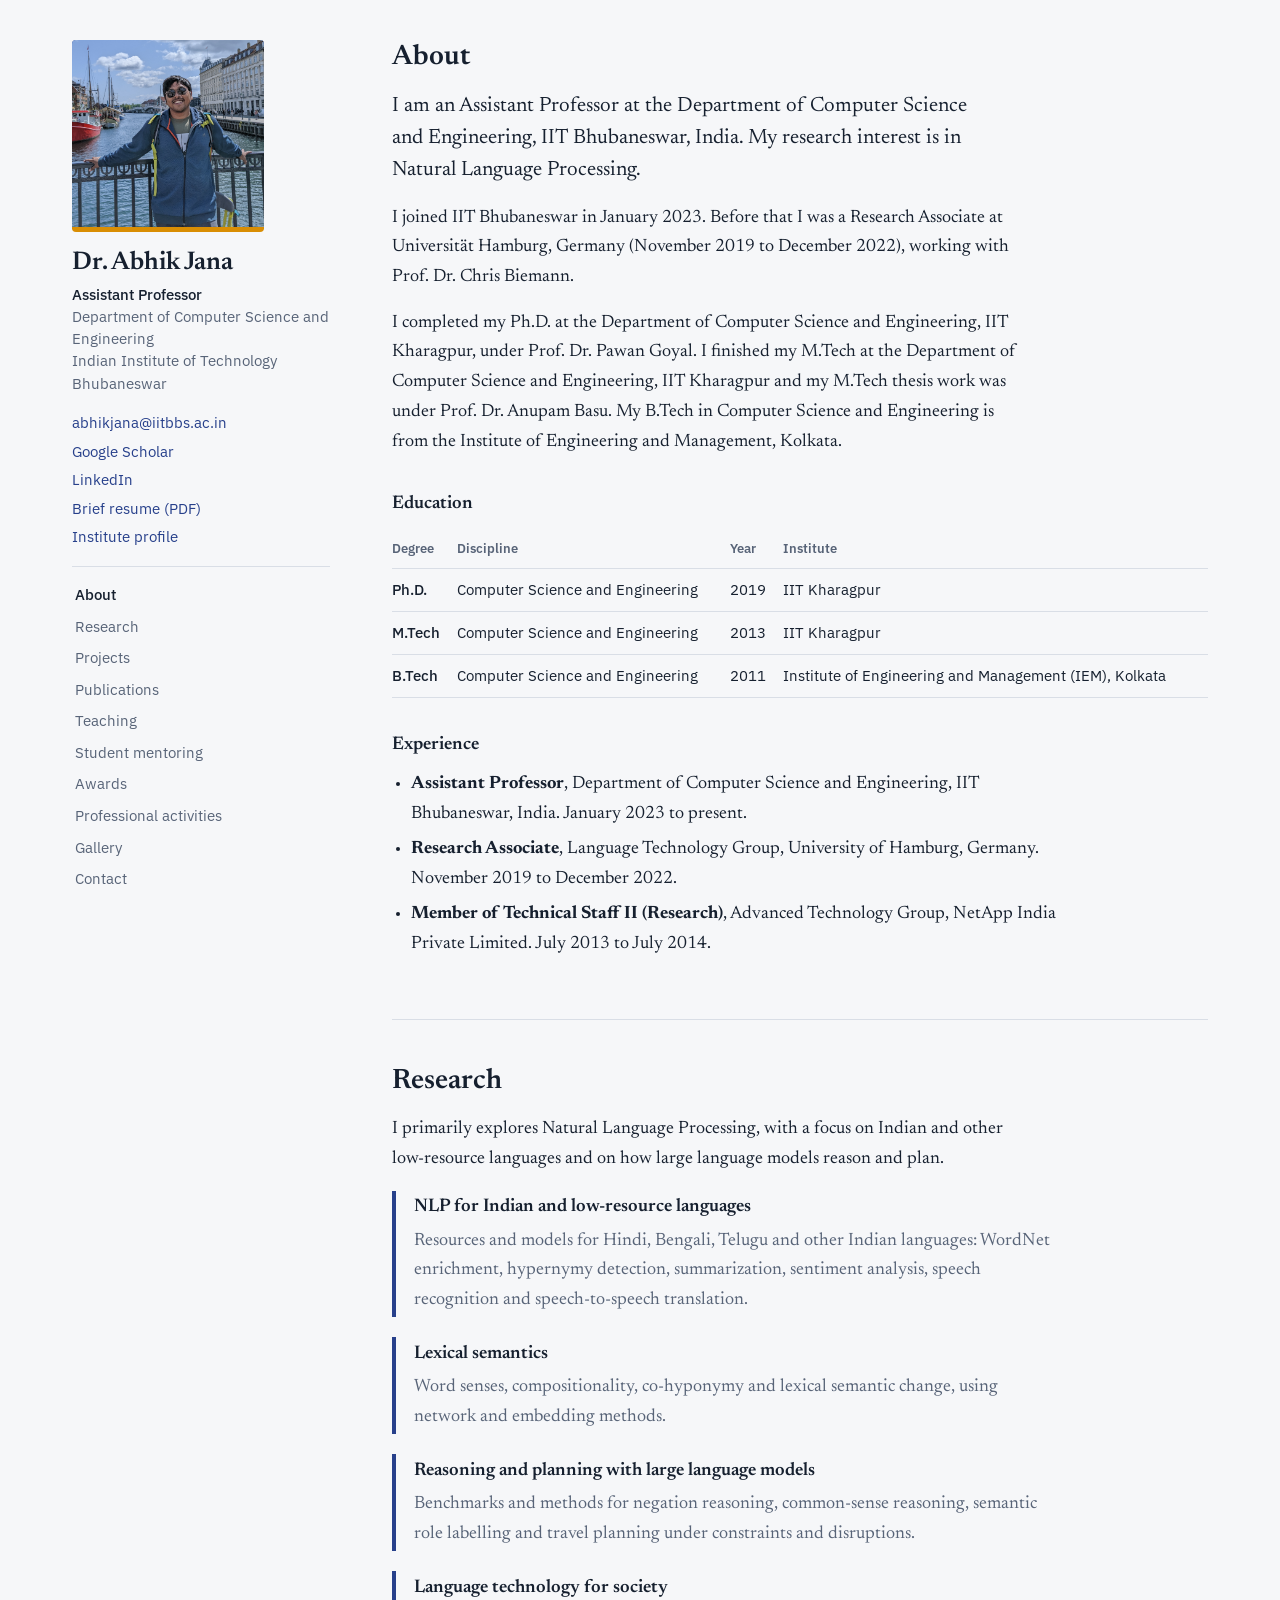
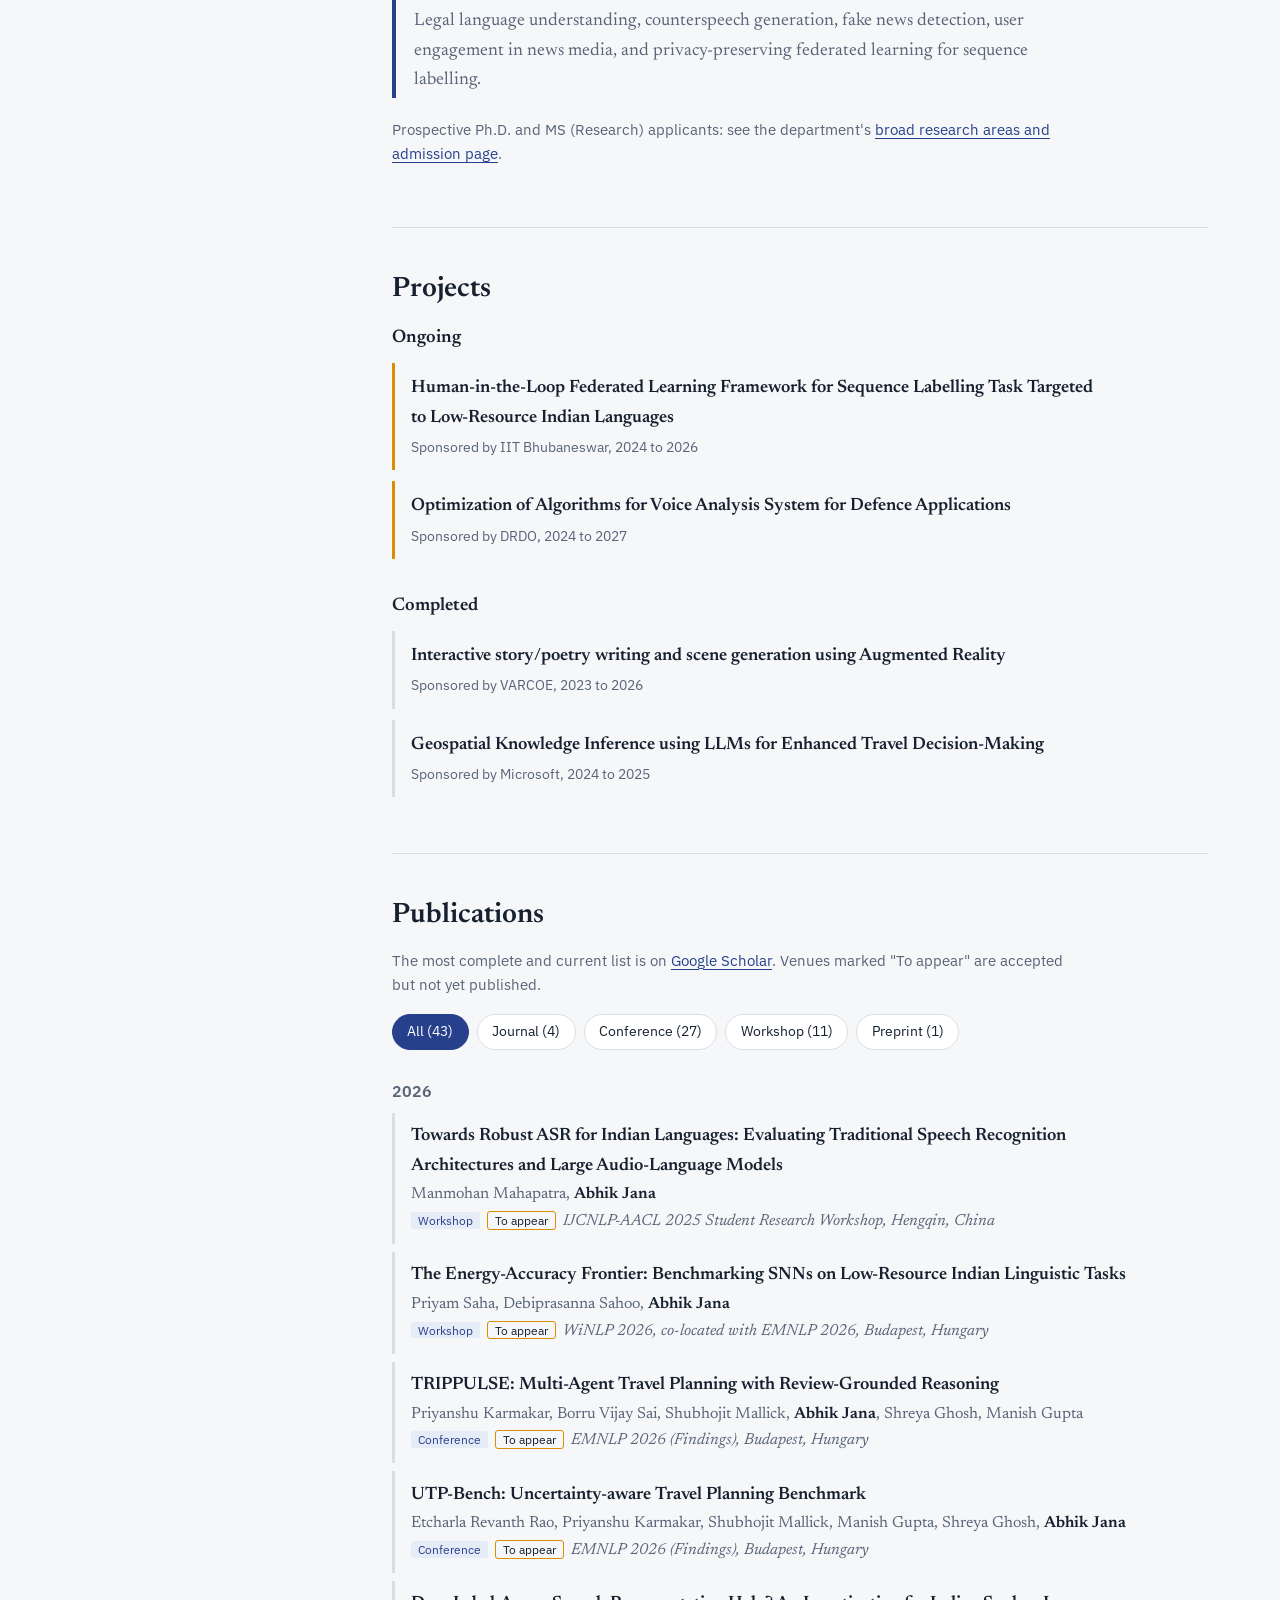
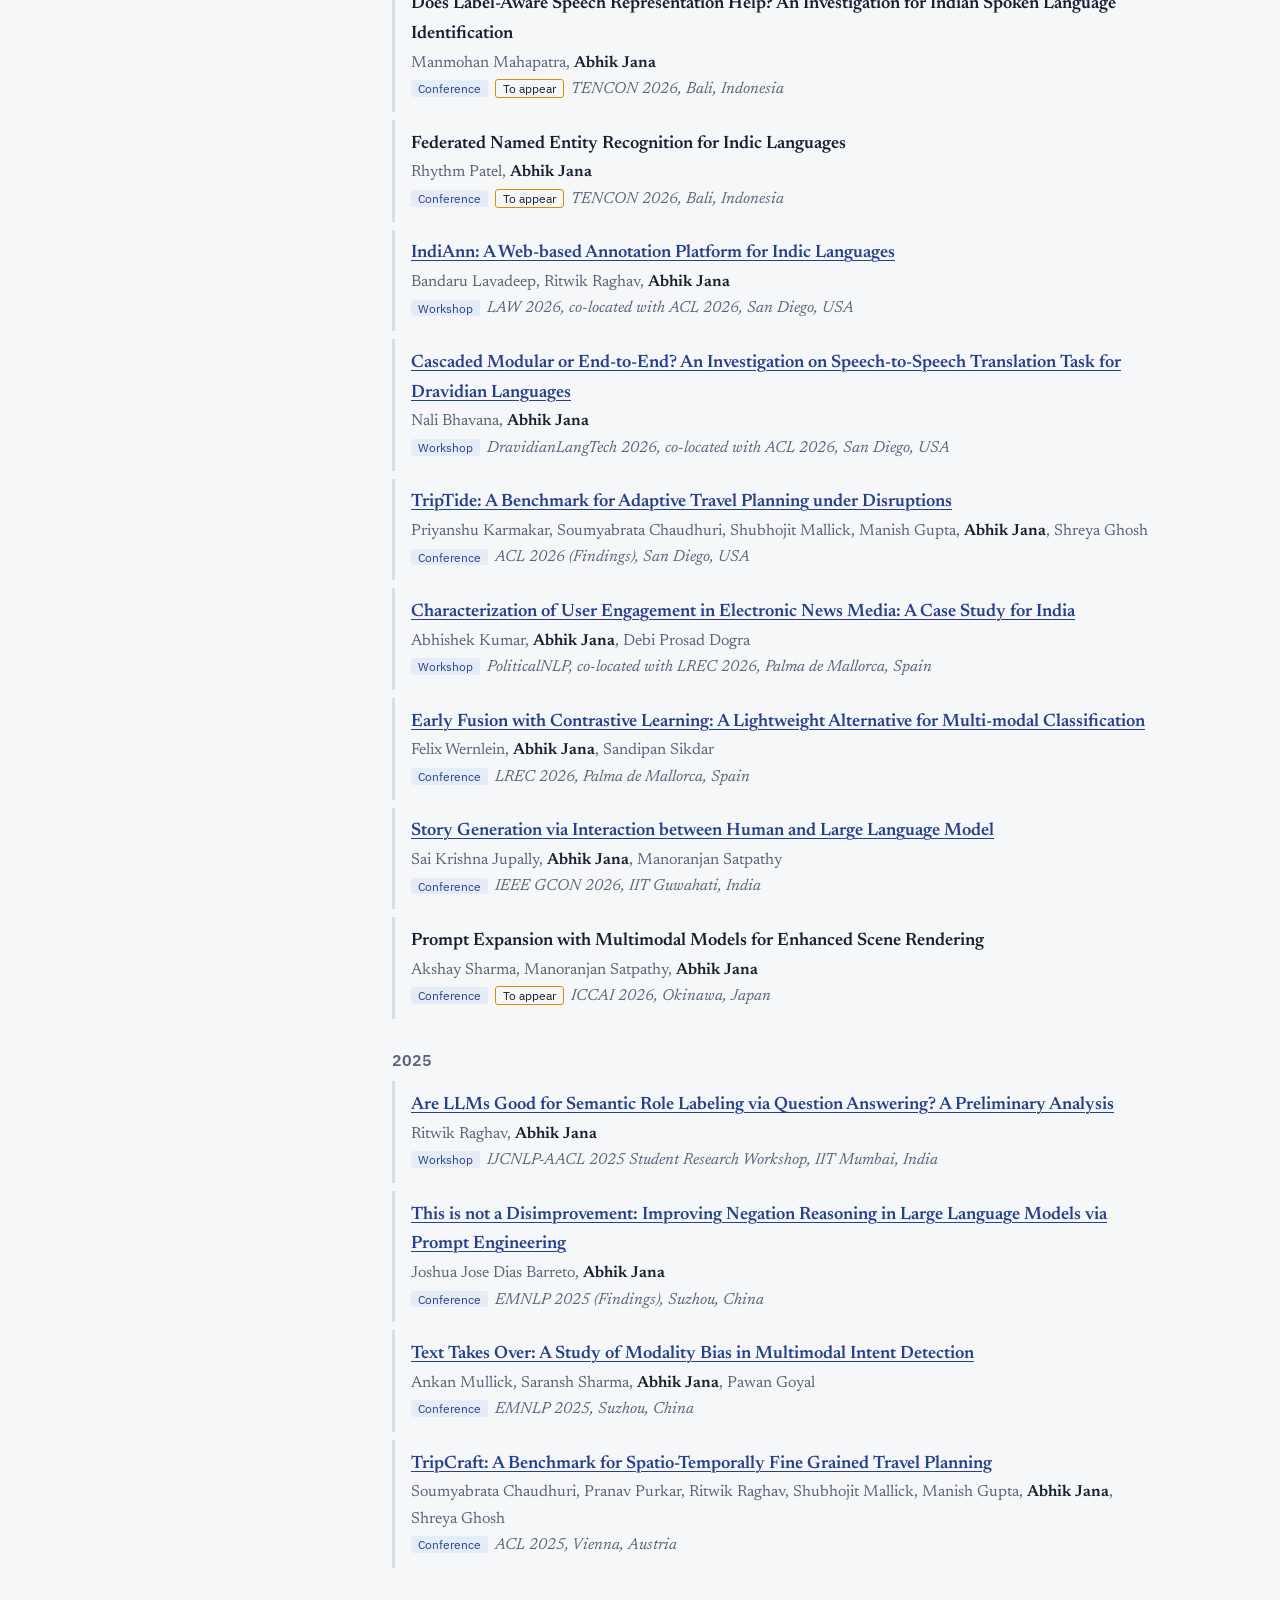
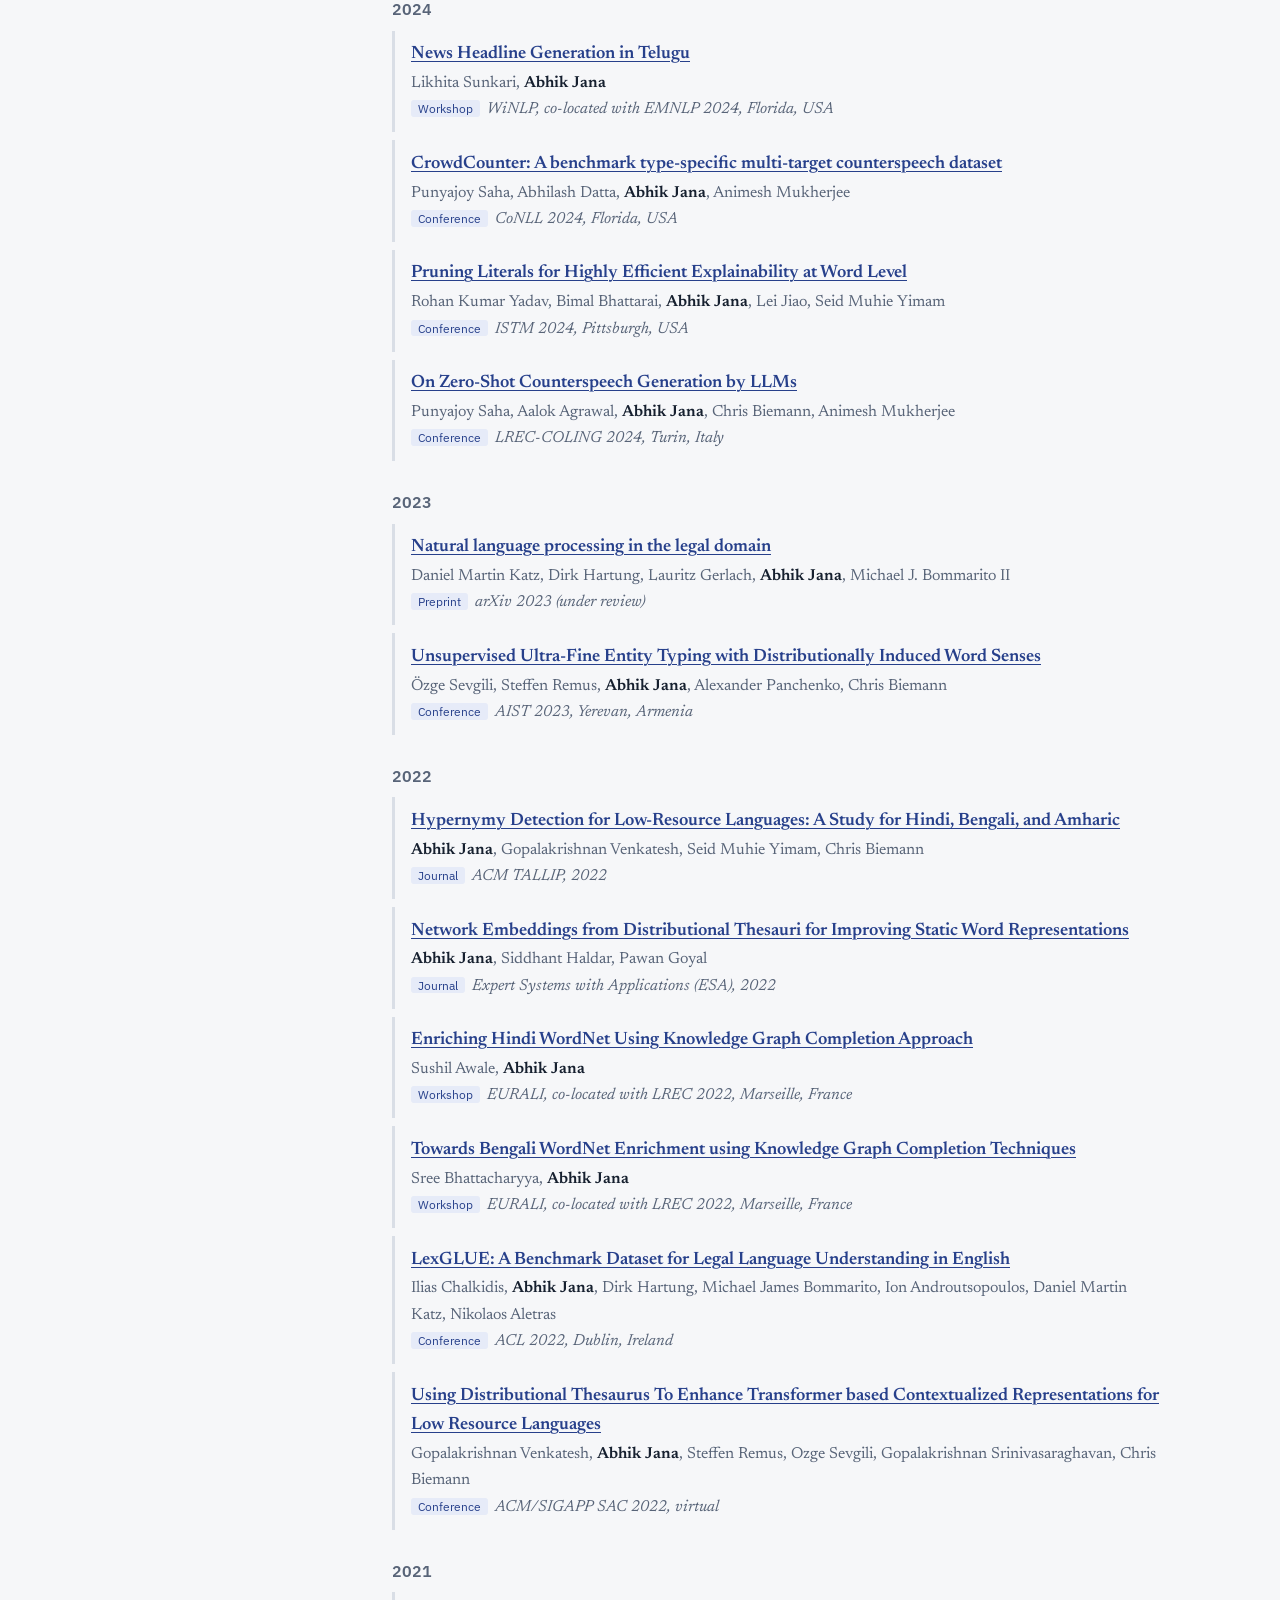
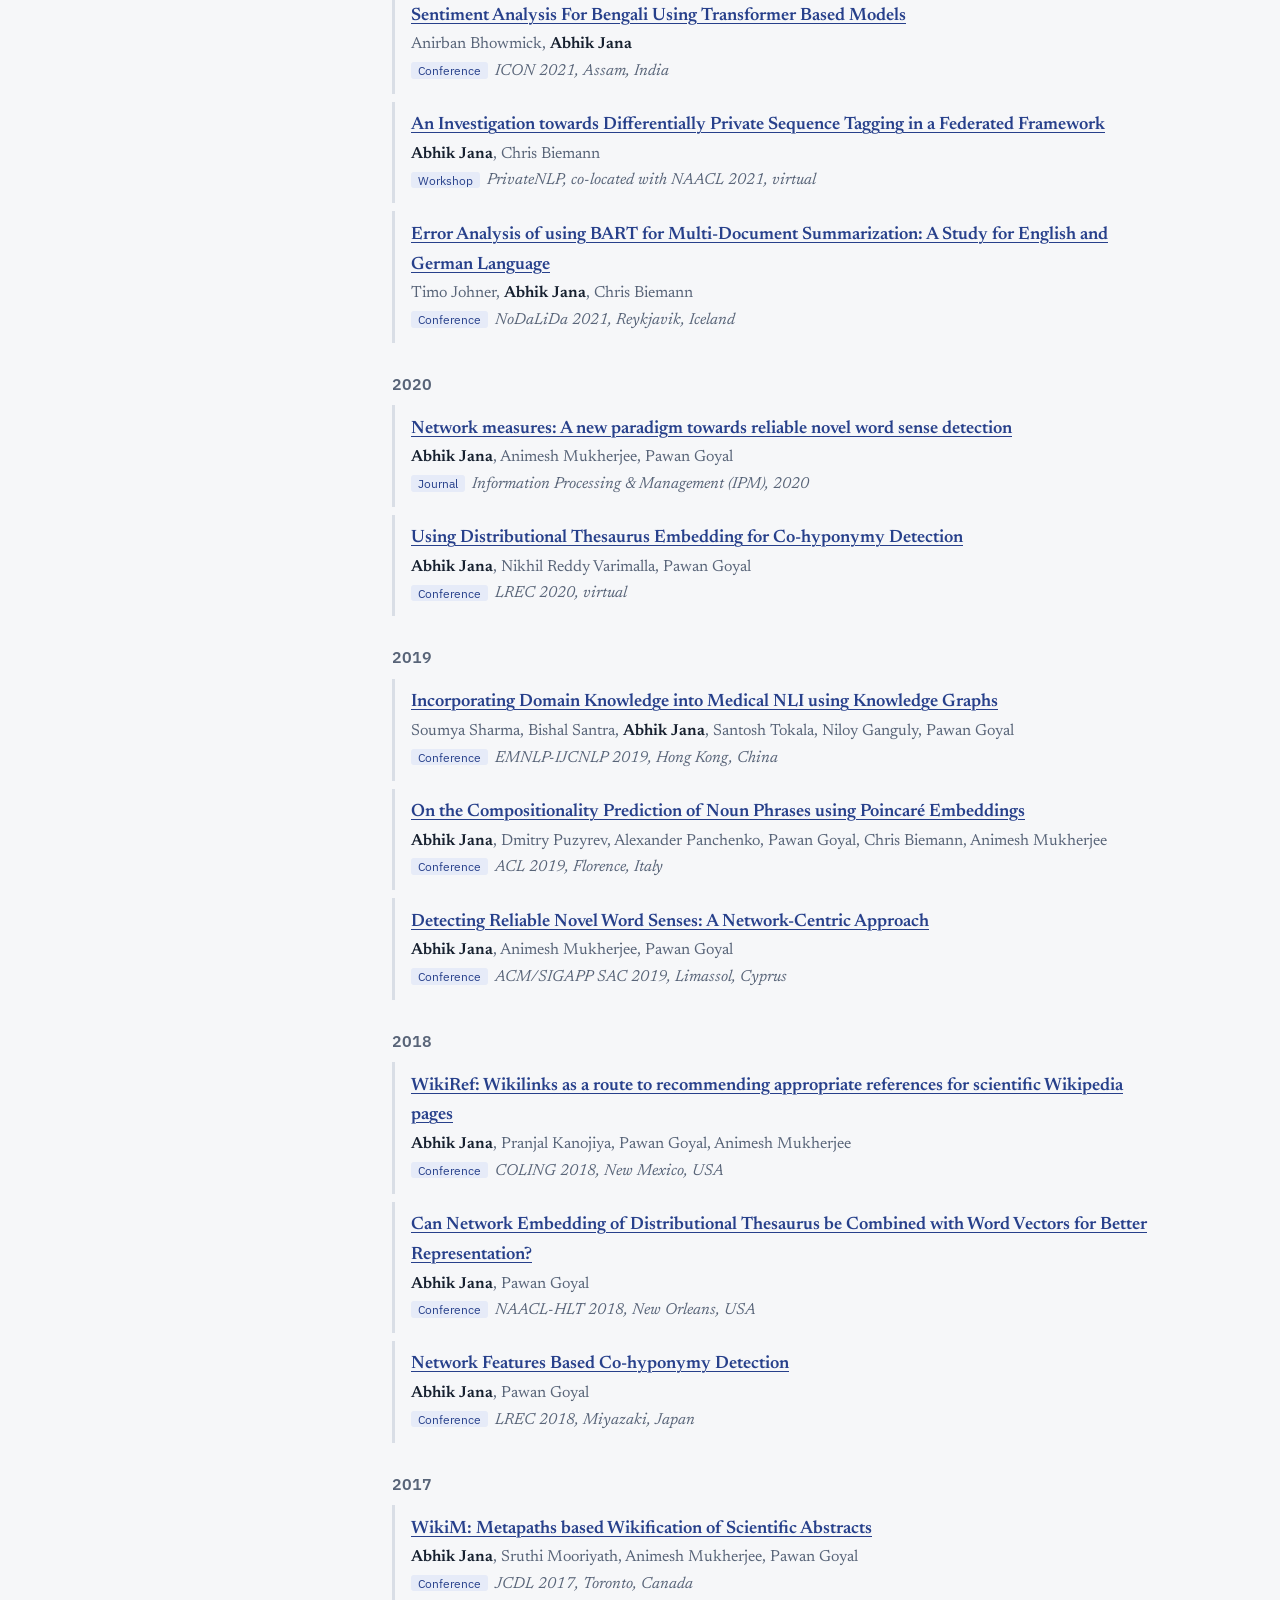
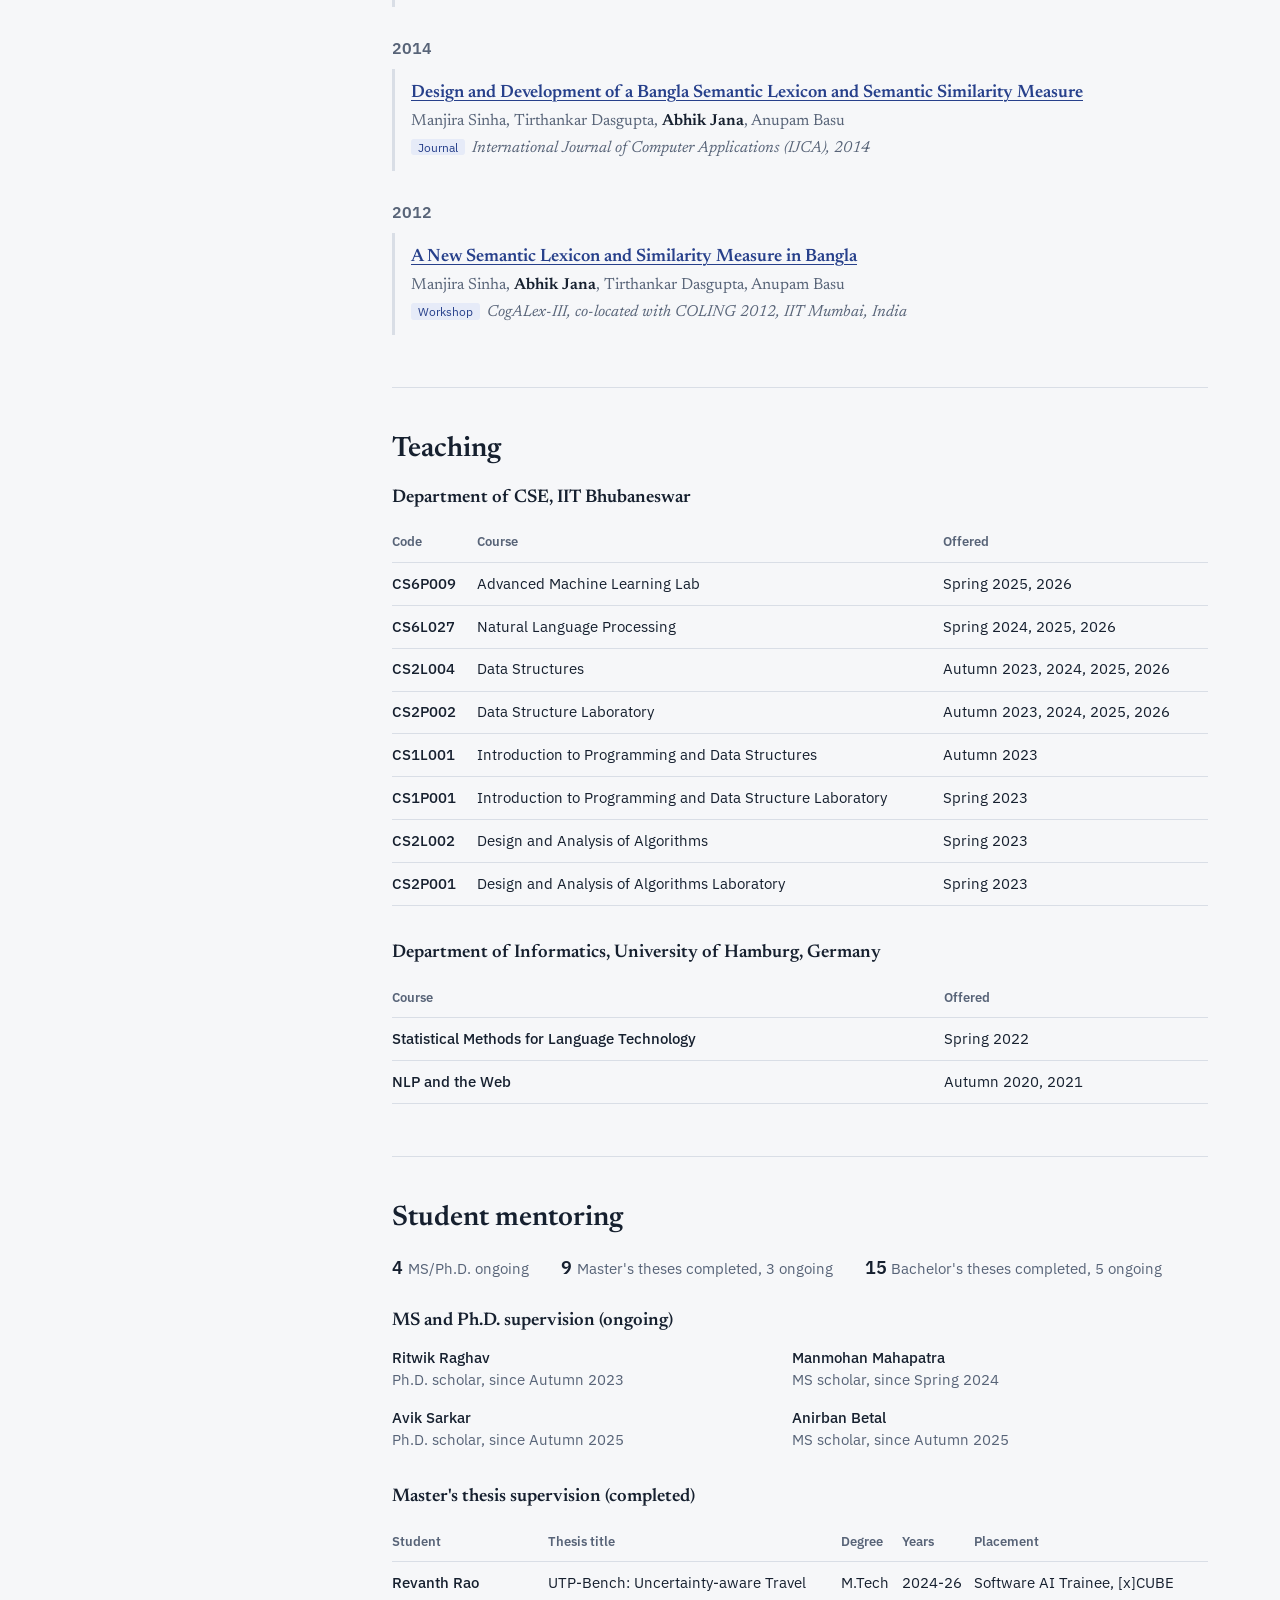
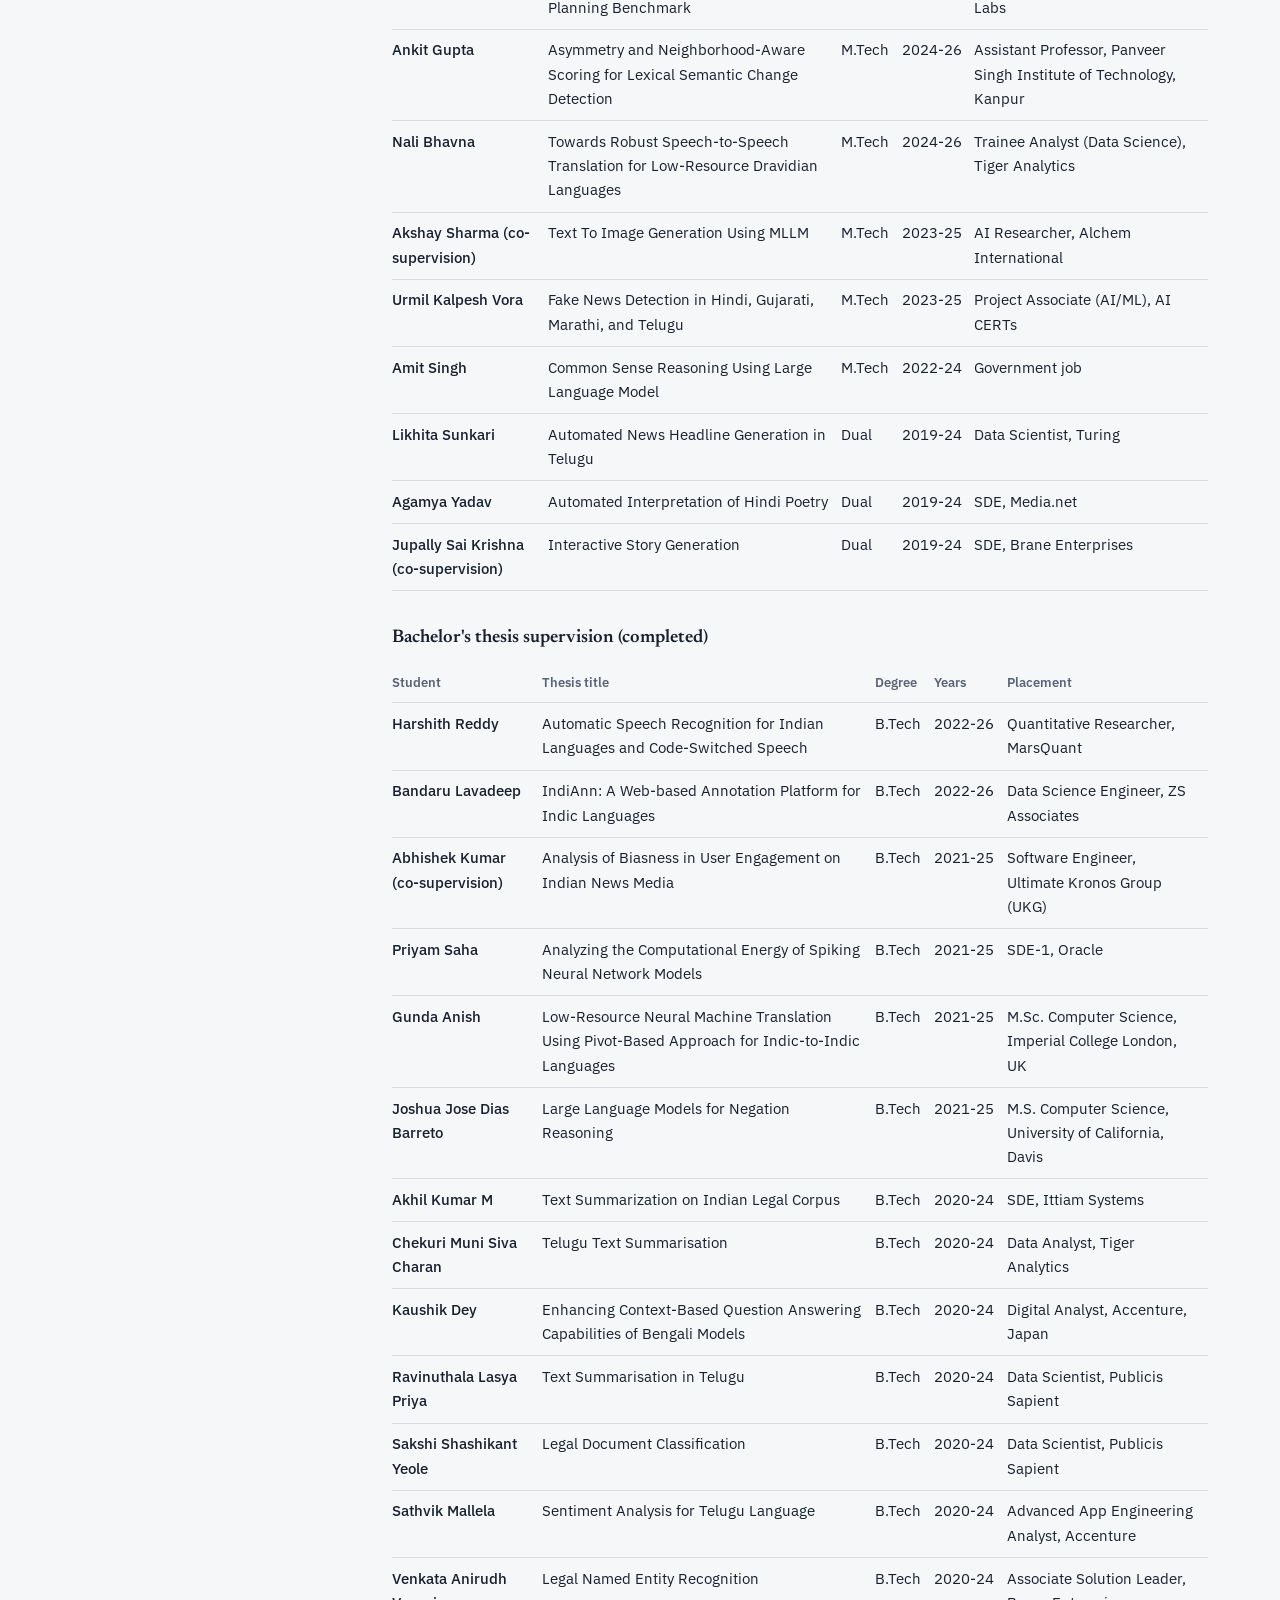
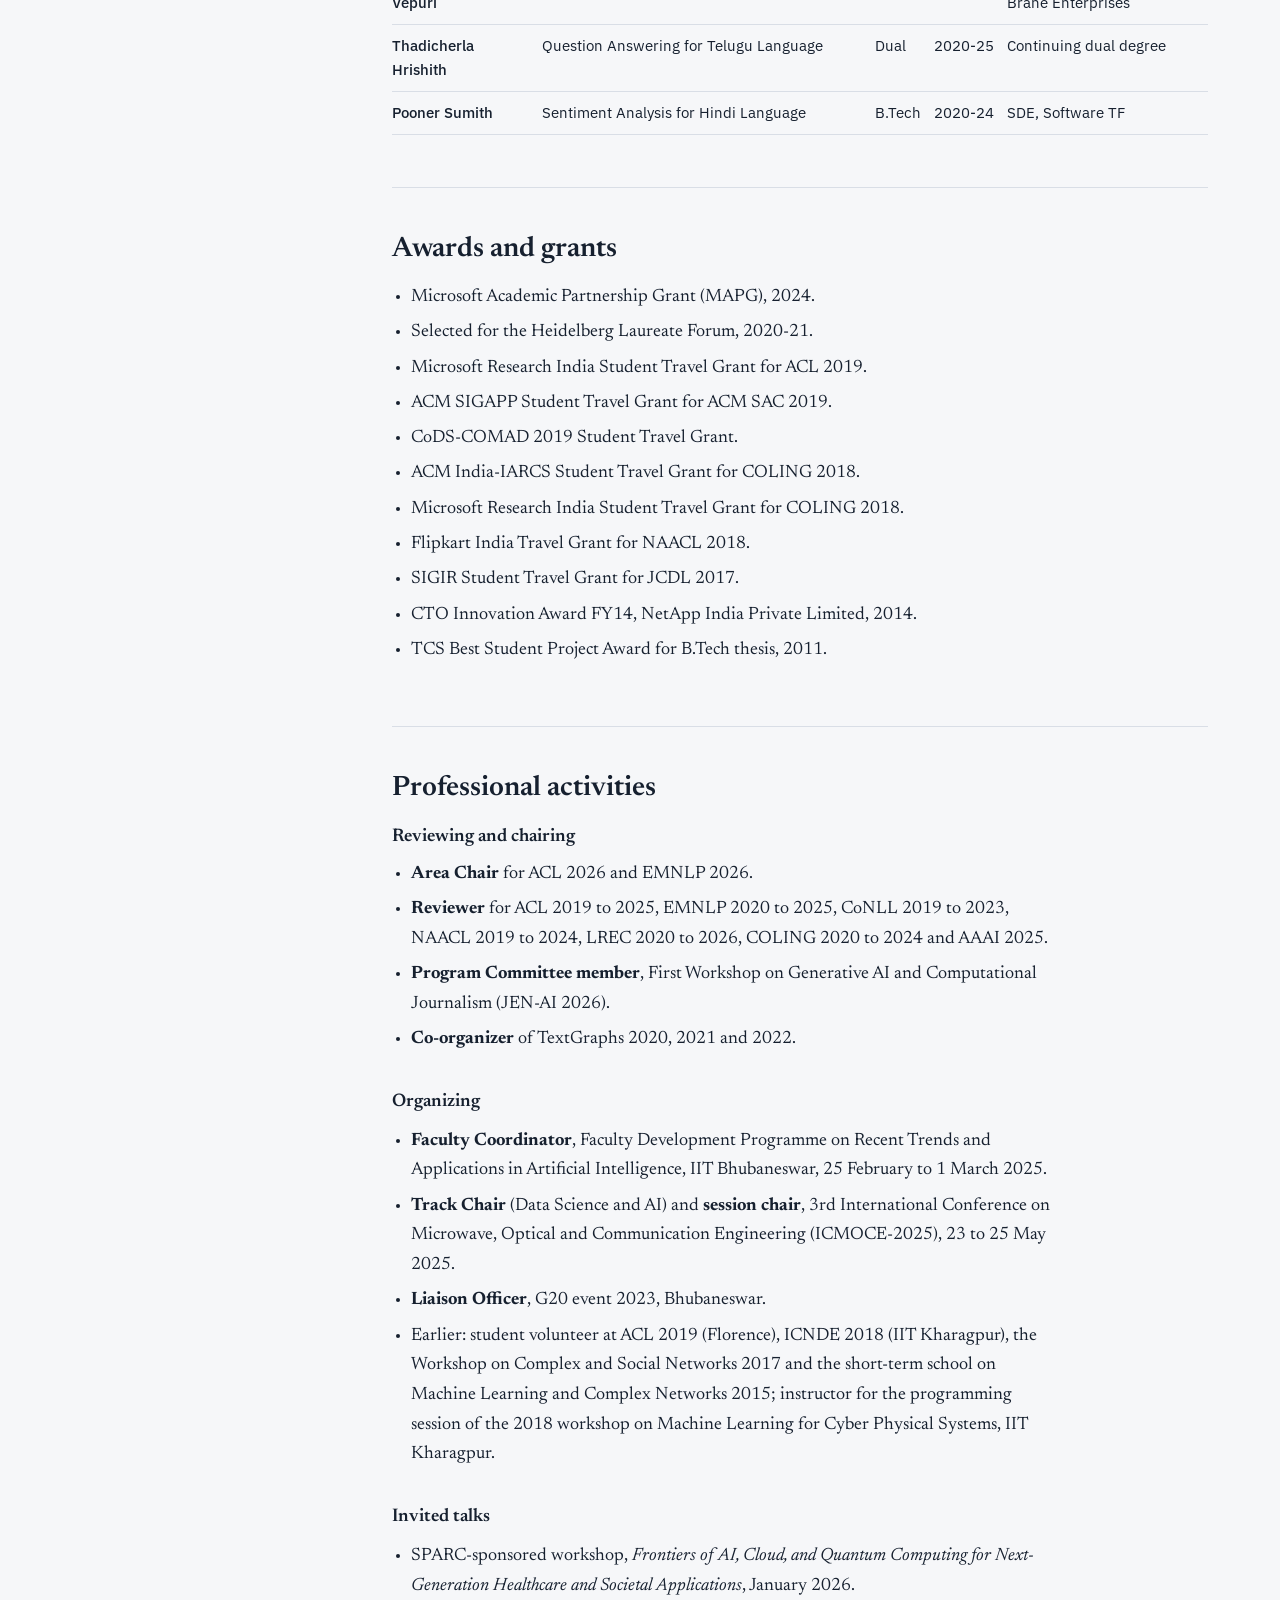
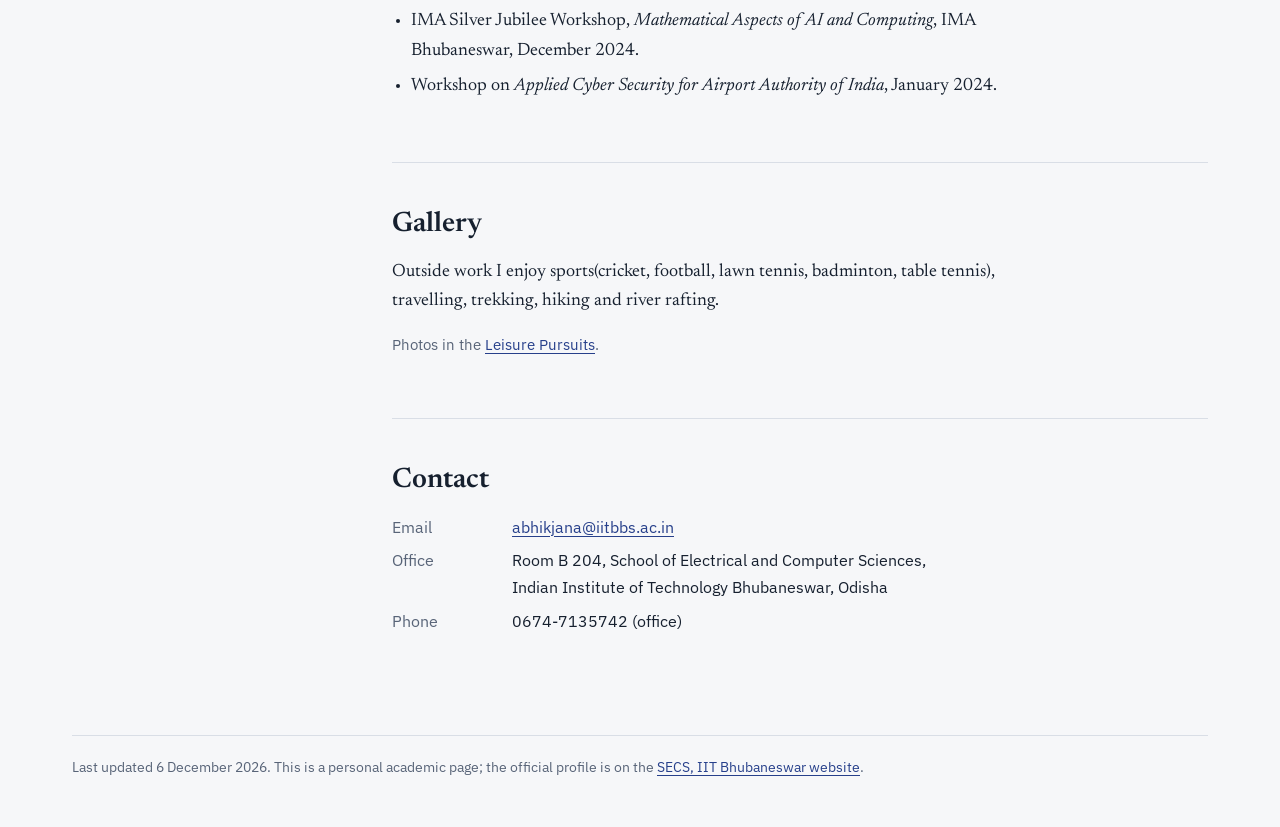
==== commit c0ce170e: "Add new workshop publication details for 2026" ====
--- a/index.html
+++ b/index.html
@@ -501,6 +501,10 @@
 // soon: true for "to appear". link is optional.
 const PUBS = [
   // ----- 2026 -----
+  { y: 2026, type: "Workshop", soon: true,
+    title: "Towards Robust ASR for Indian Languages: Evaluating Traditional Speech Recognition Architectures and Large Audio-Language Models",
+    authors: "Manmohan Mahapatra, Abhik Jana",
+    venue: "IJCNLP-AACL 2025 Student Research Workshop, Hengqin, China" },
   { y: 2026, type: "Workshop", soon: true,
     title: "The Energy-Accuracy Frontier: Benchmarking SNNs on Low-Resource Indian Linguistic Tasks",
     authors: "Priyam Saha, Debiprasanna Sahoo, Abhik Jana",
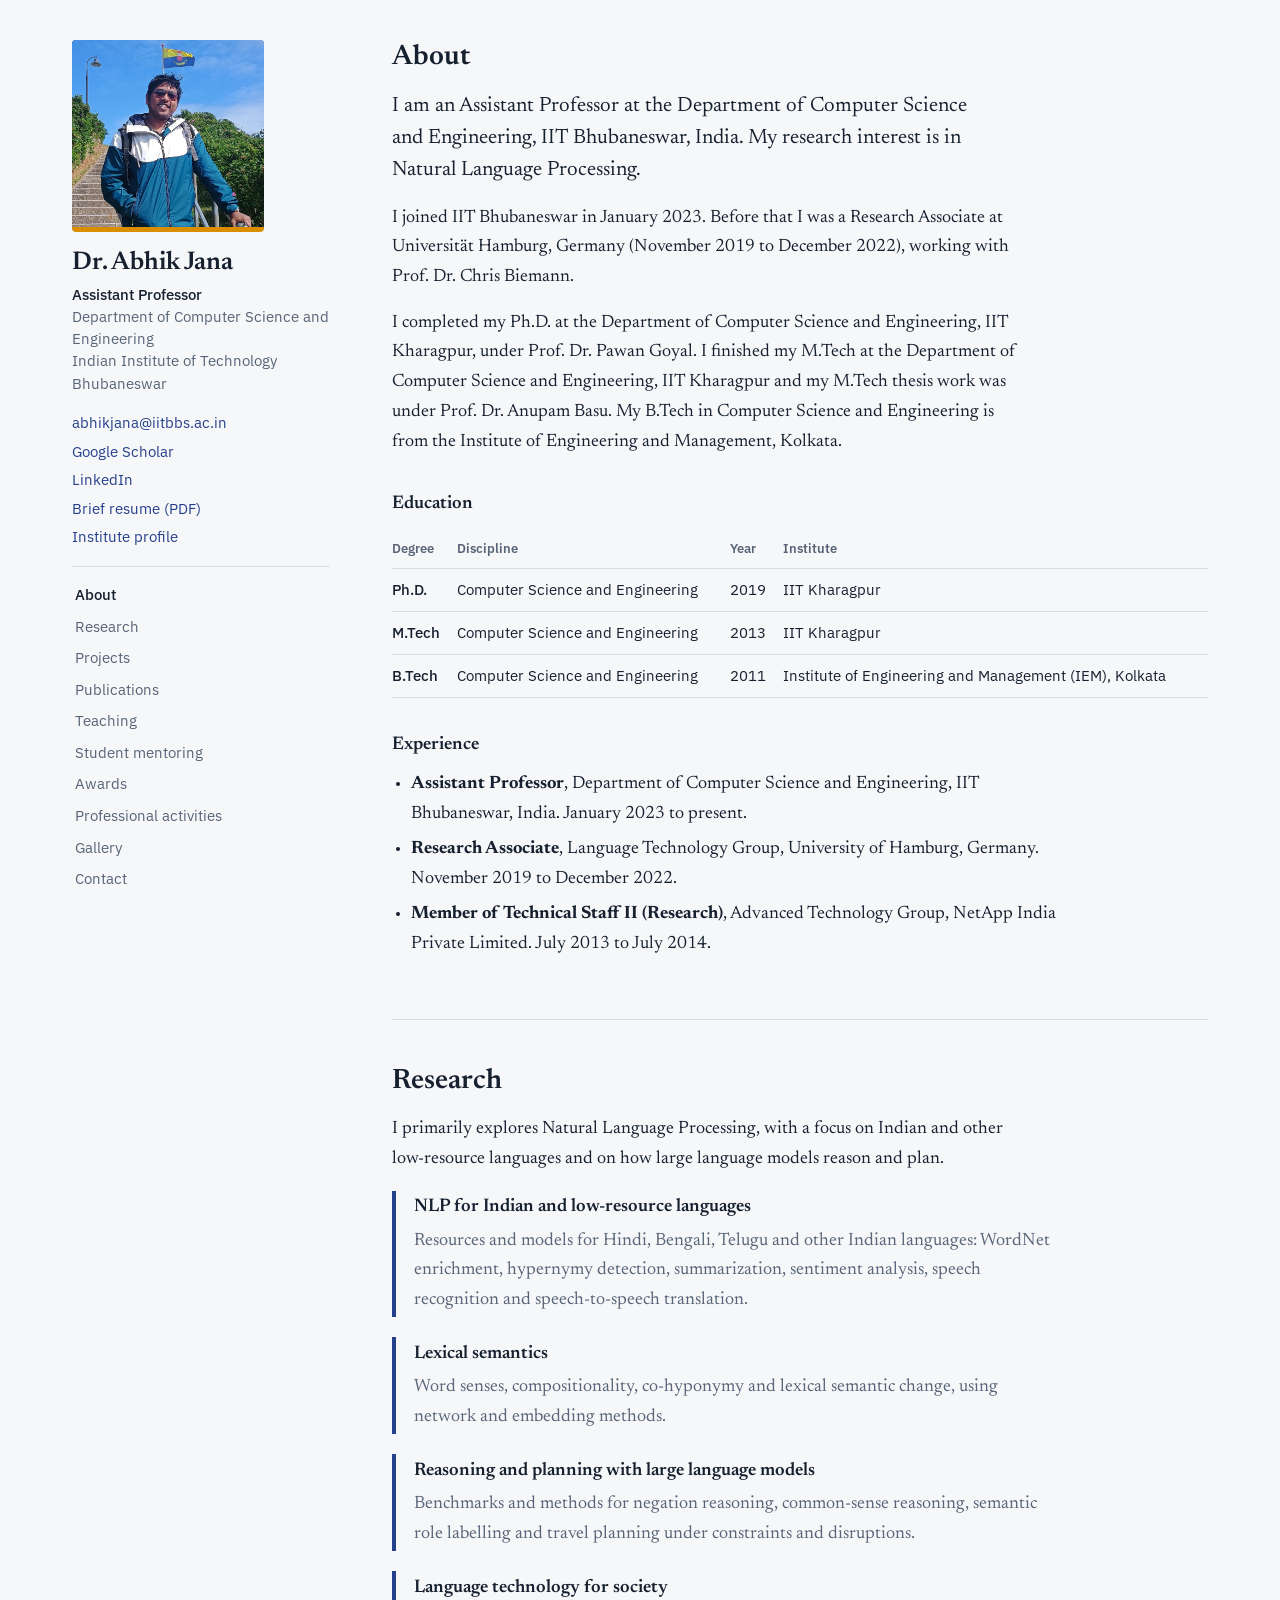
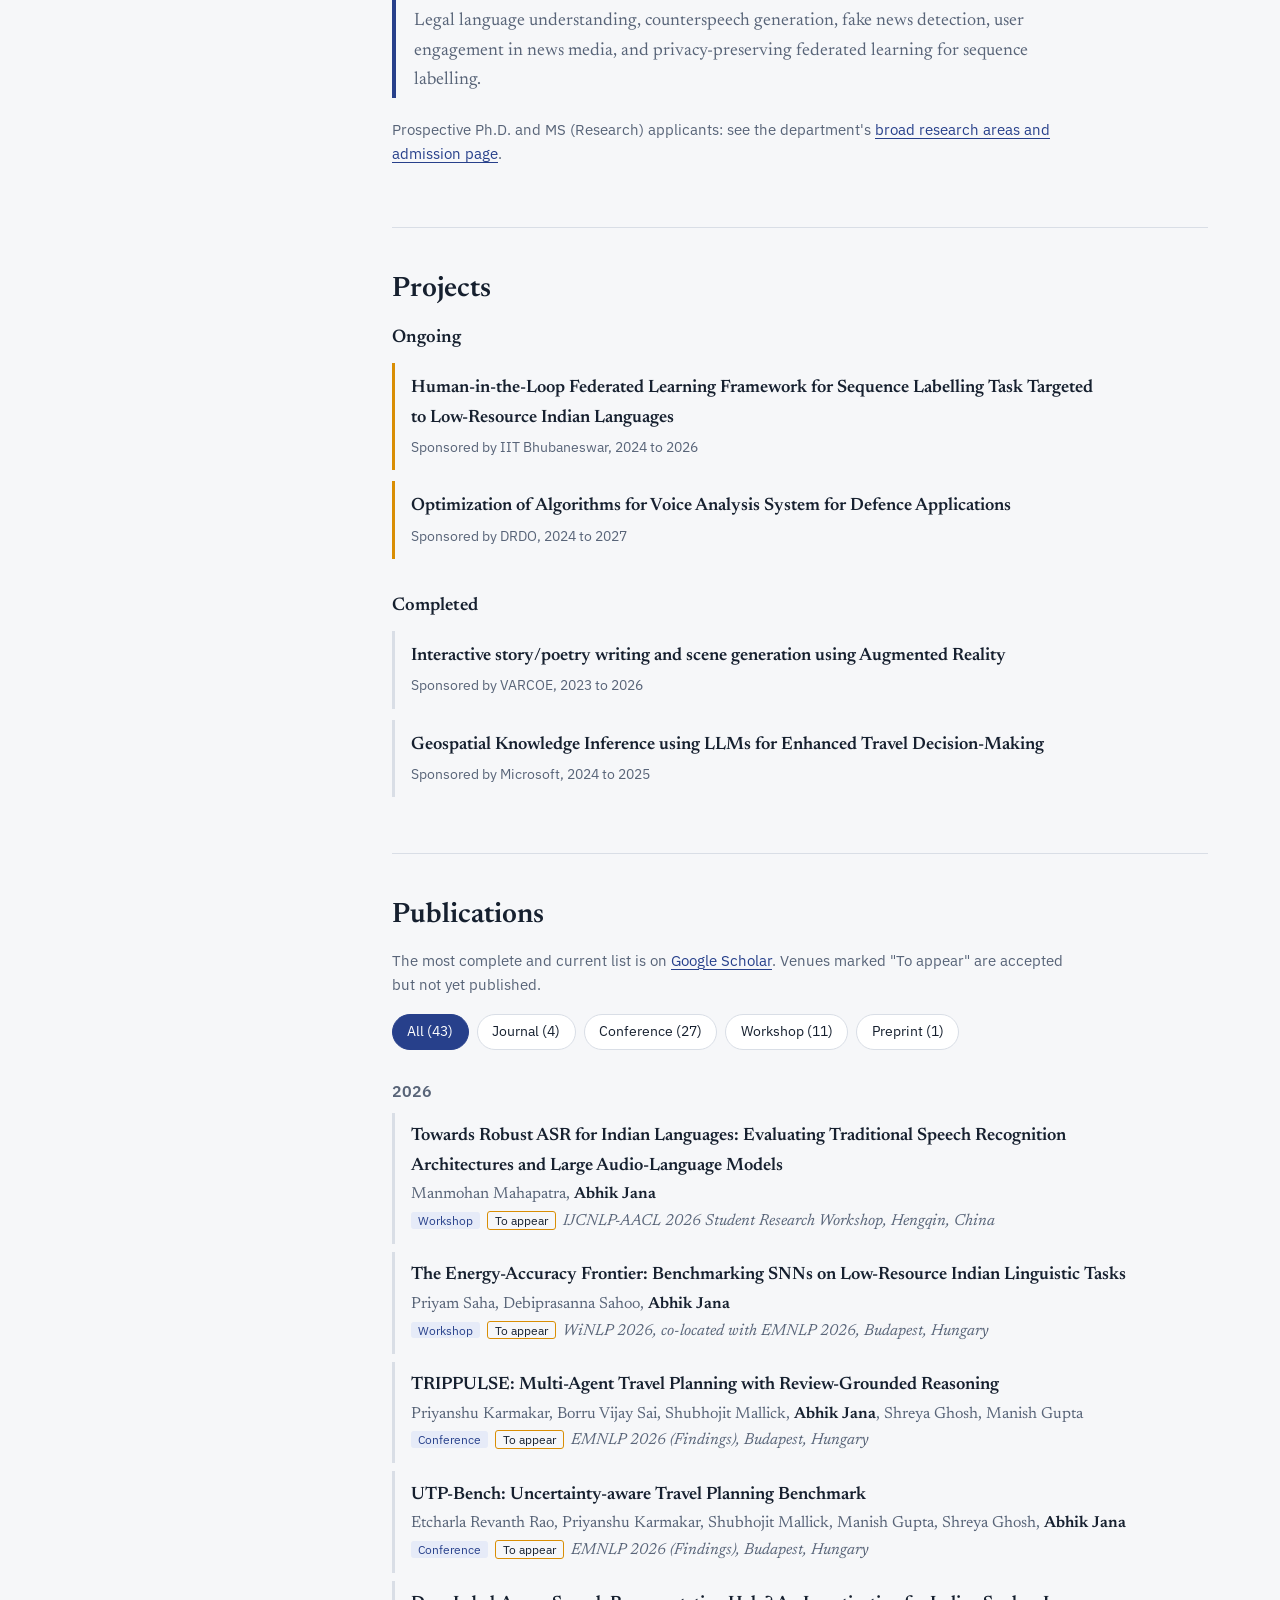
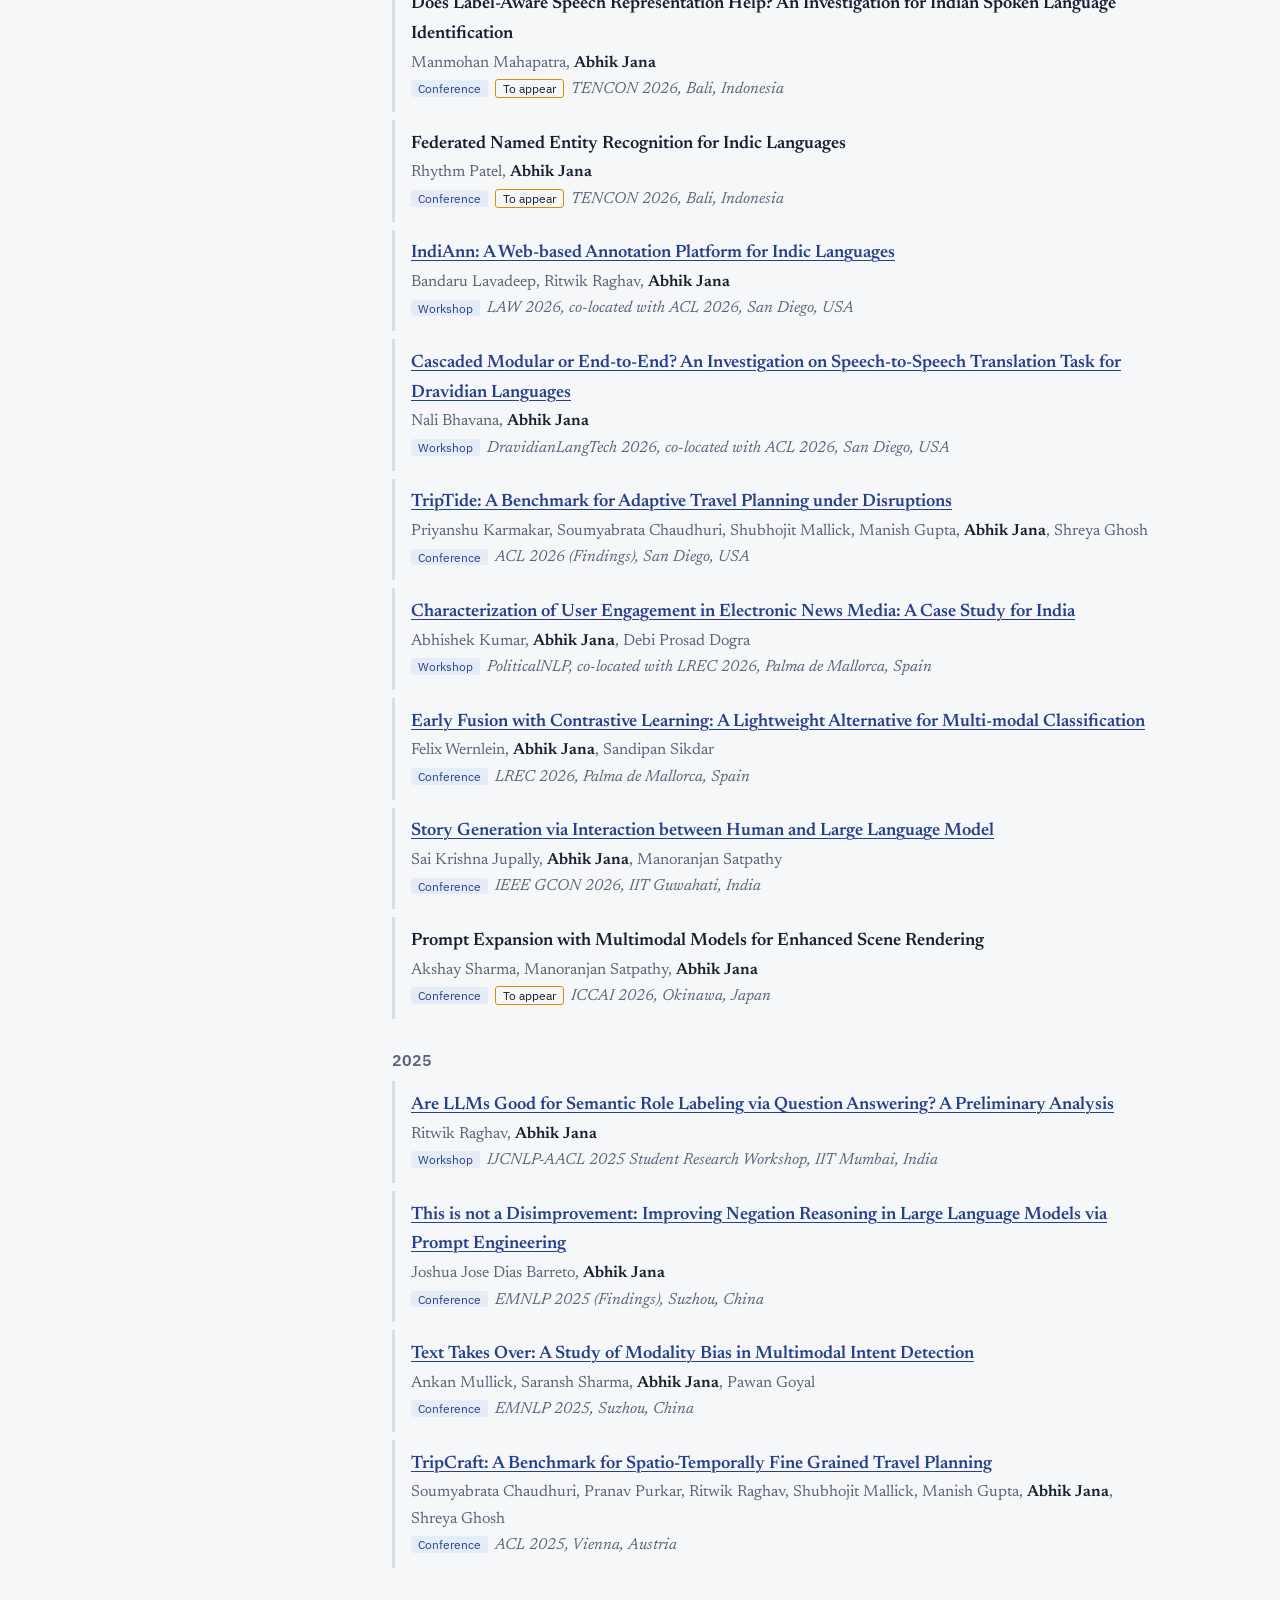
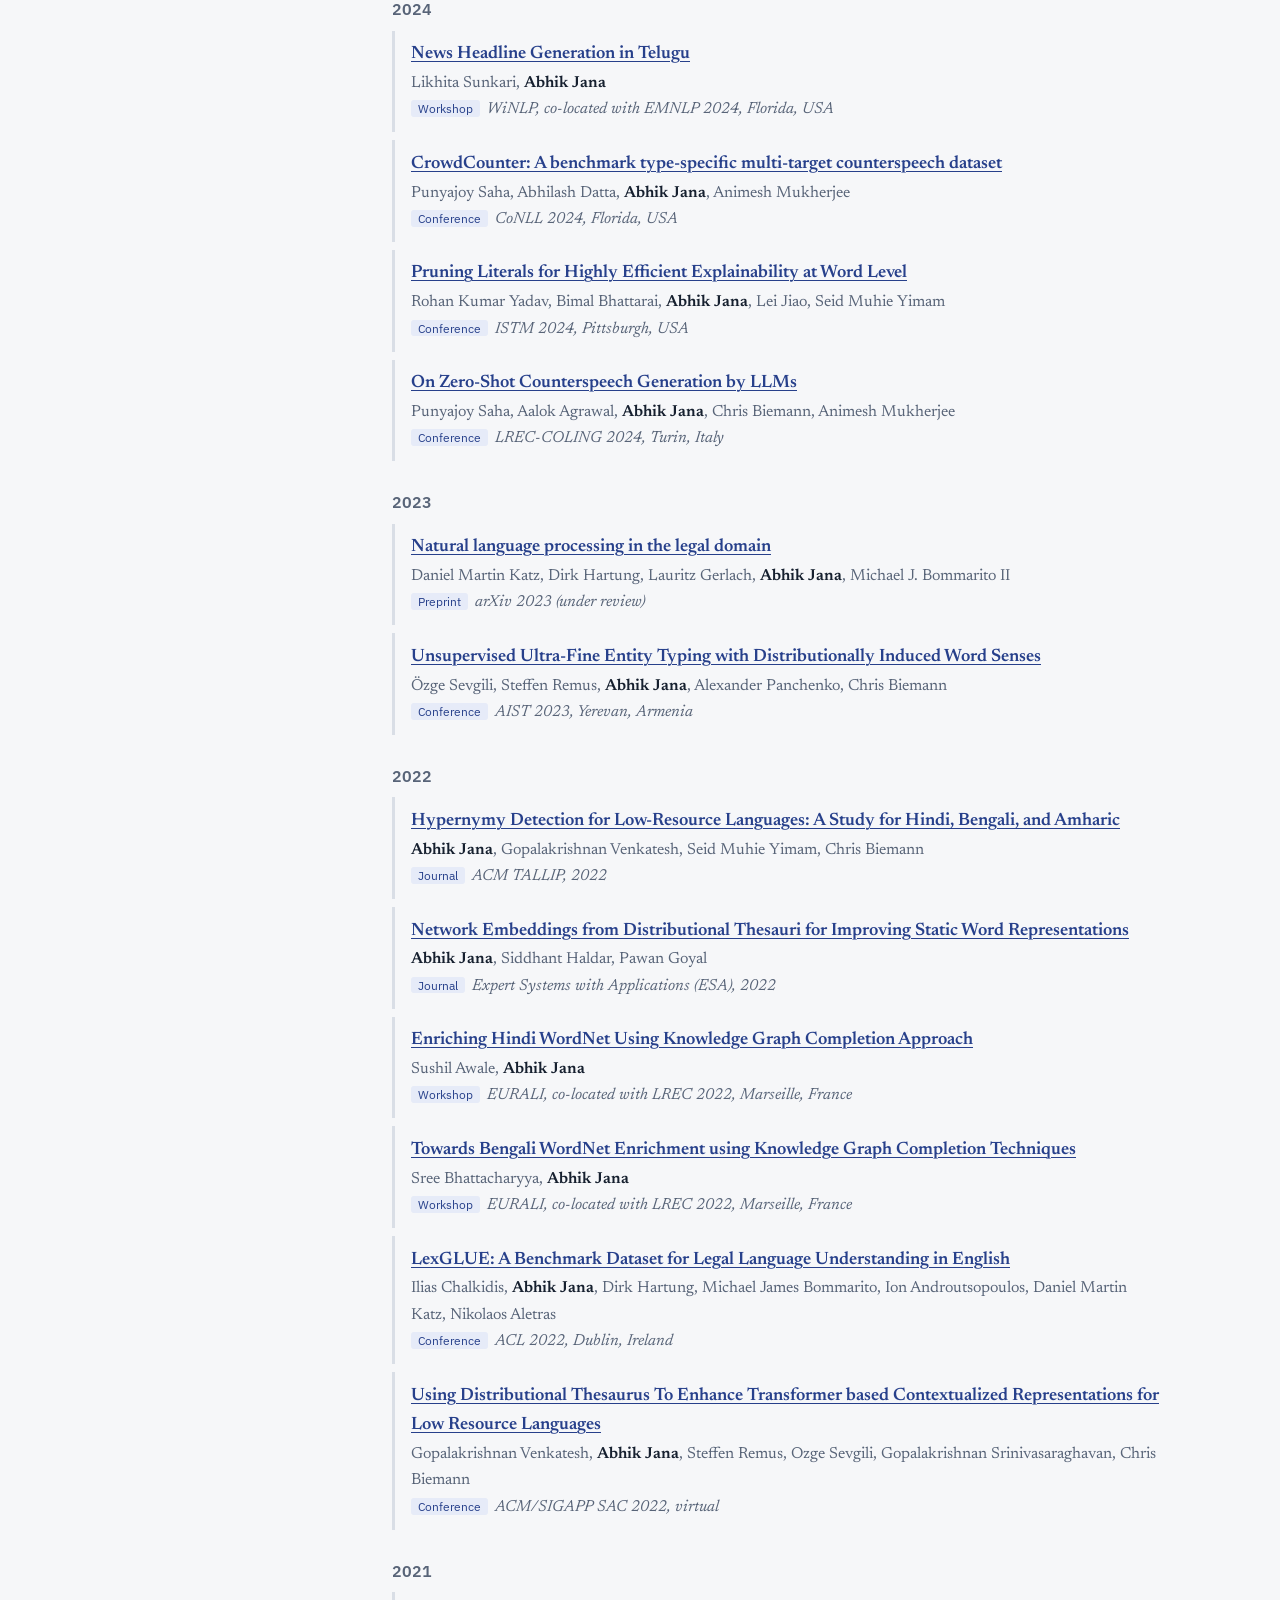
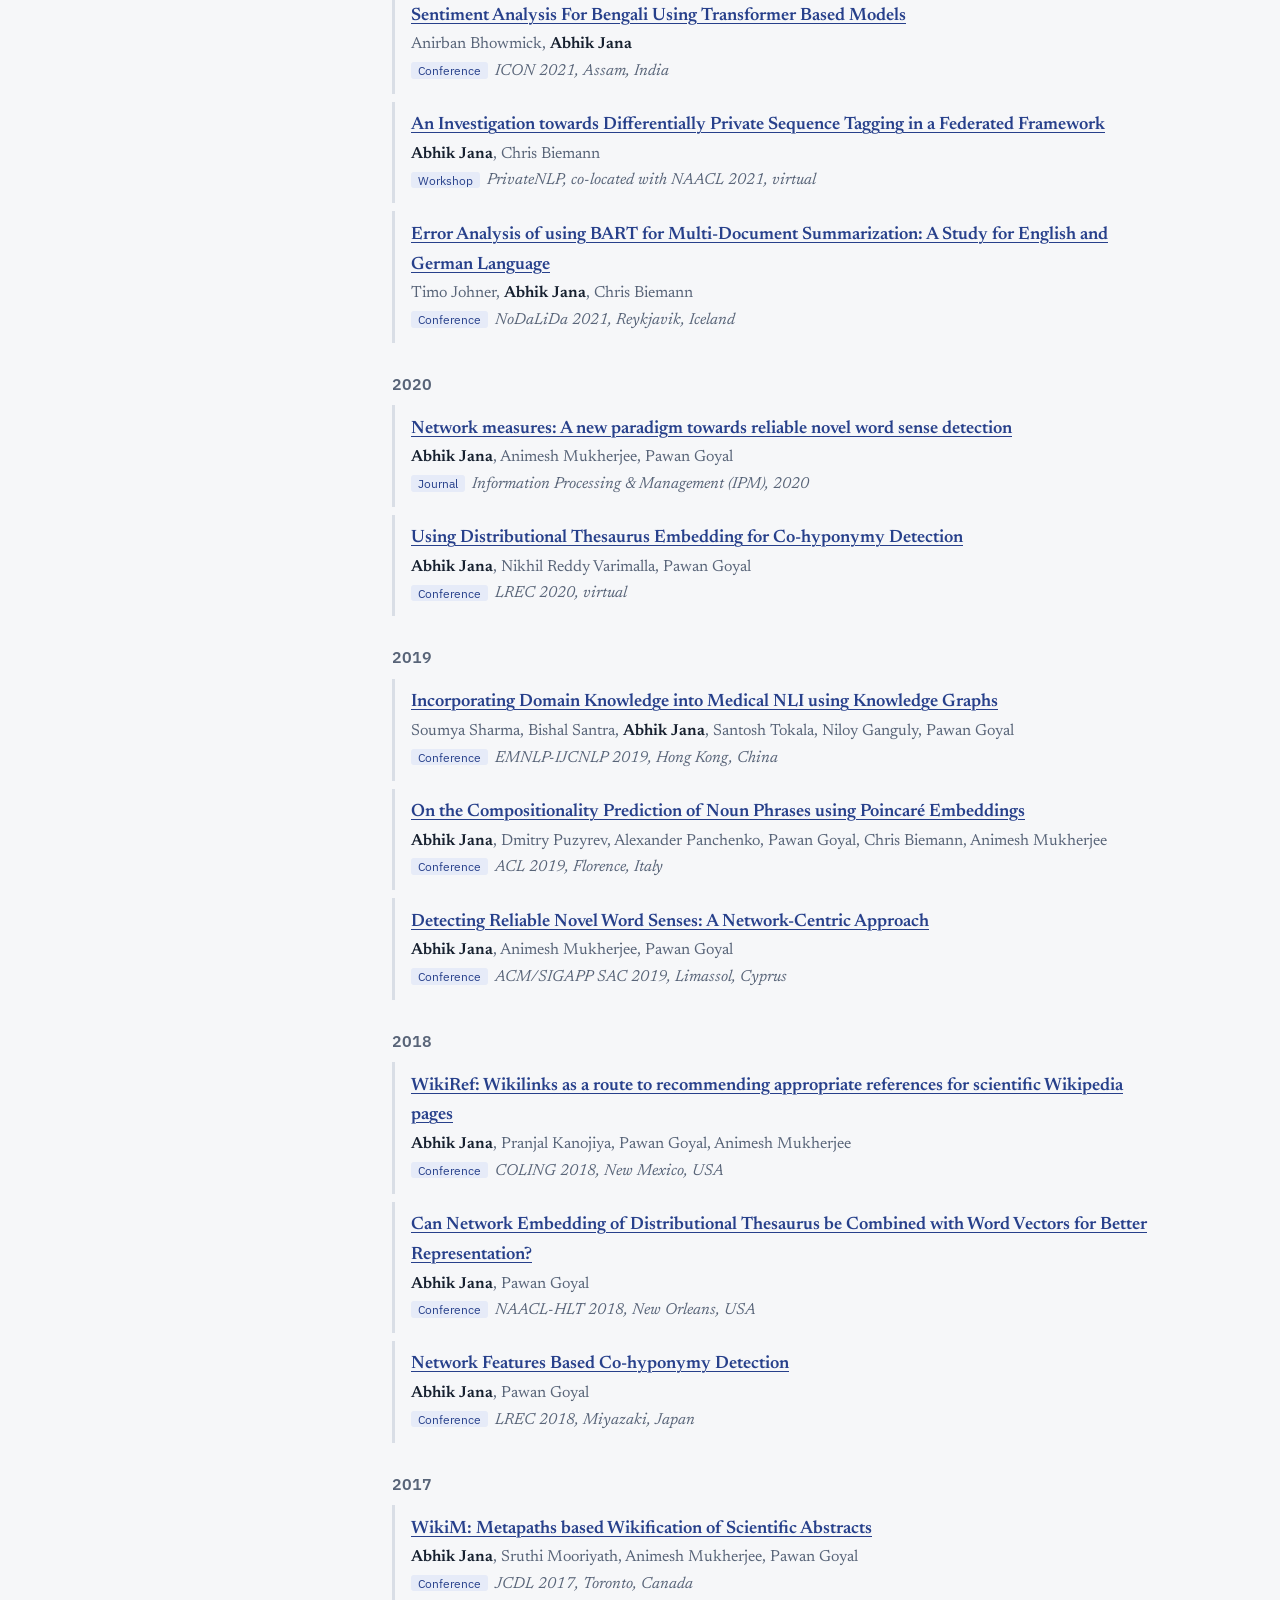
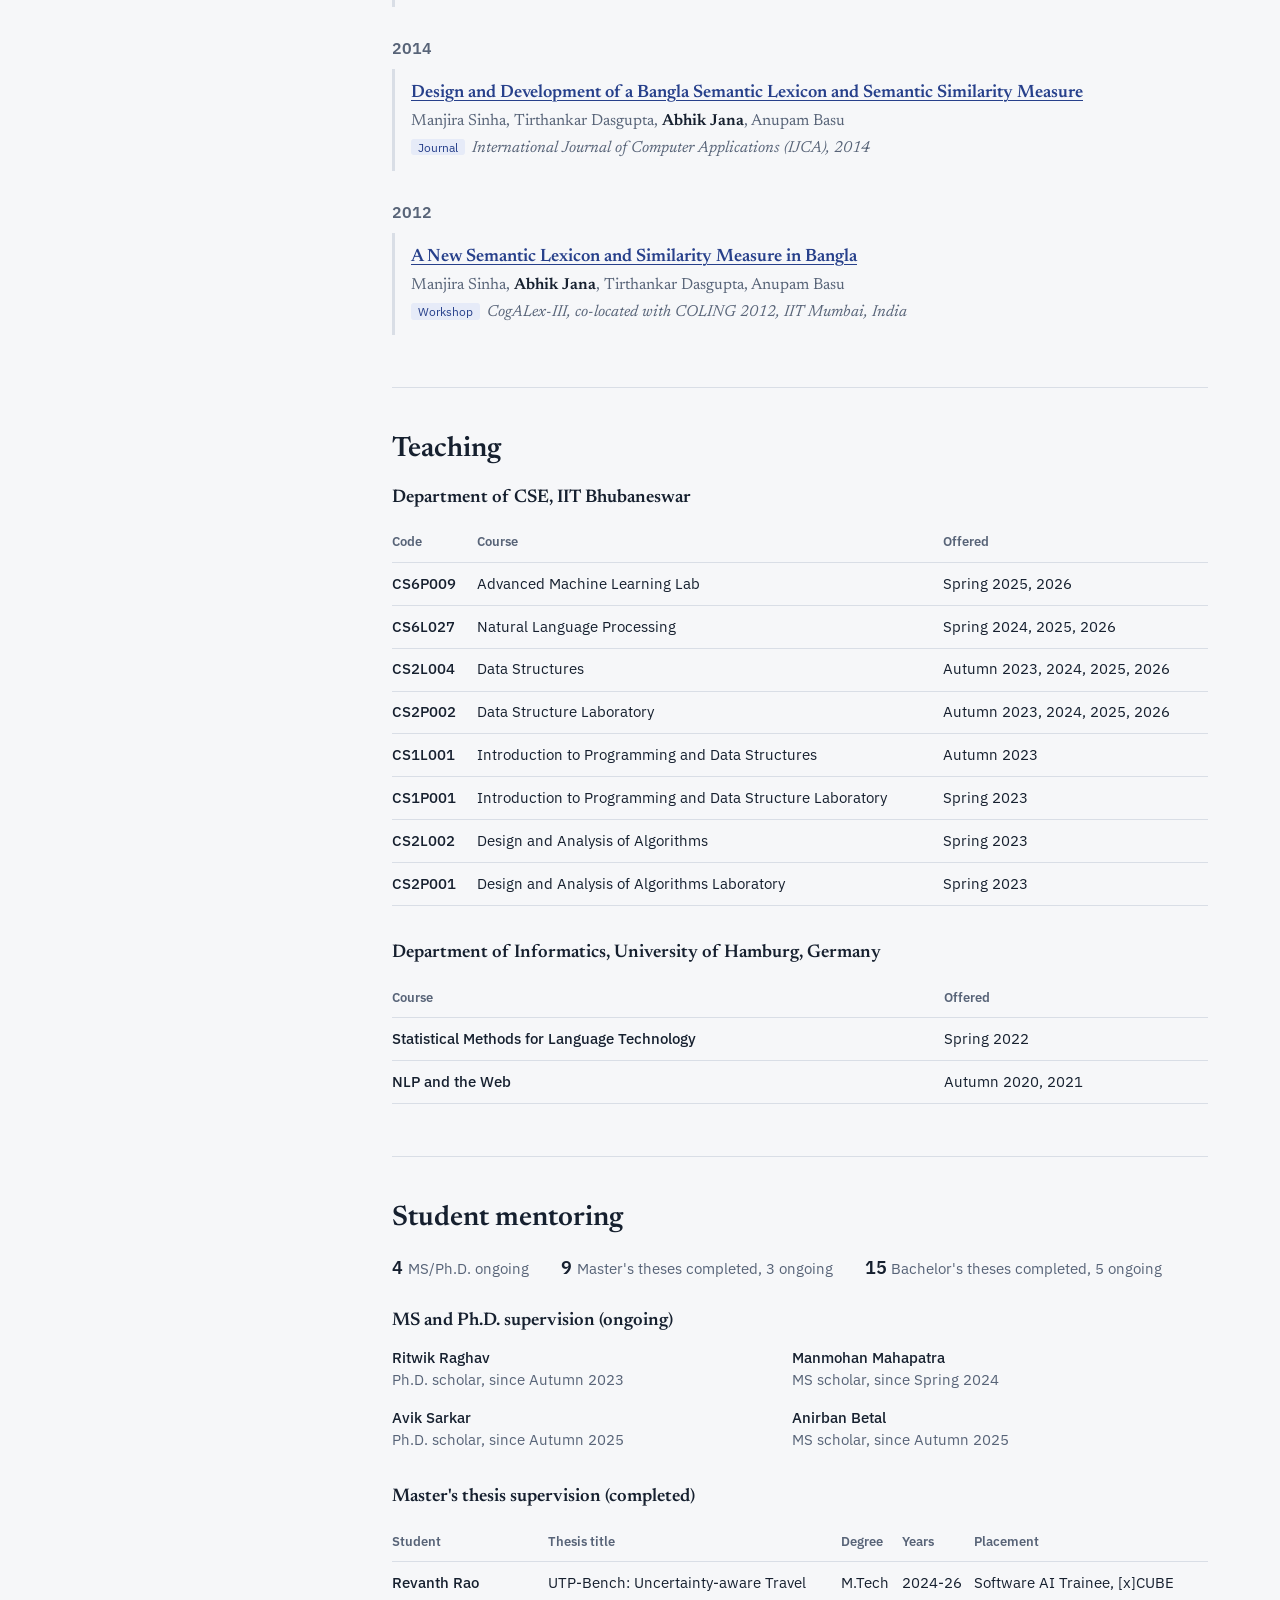
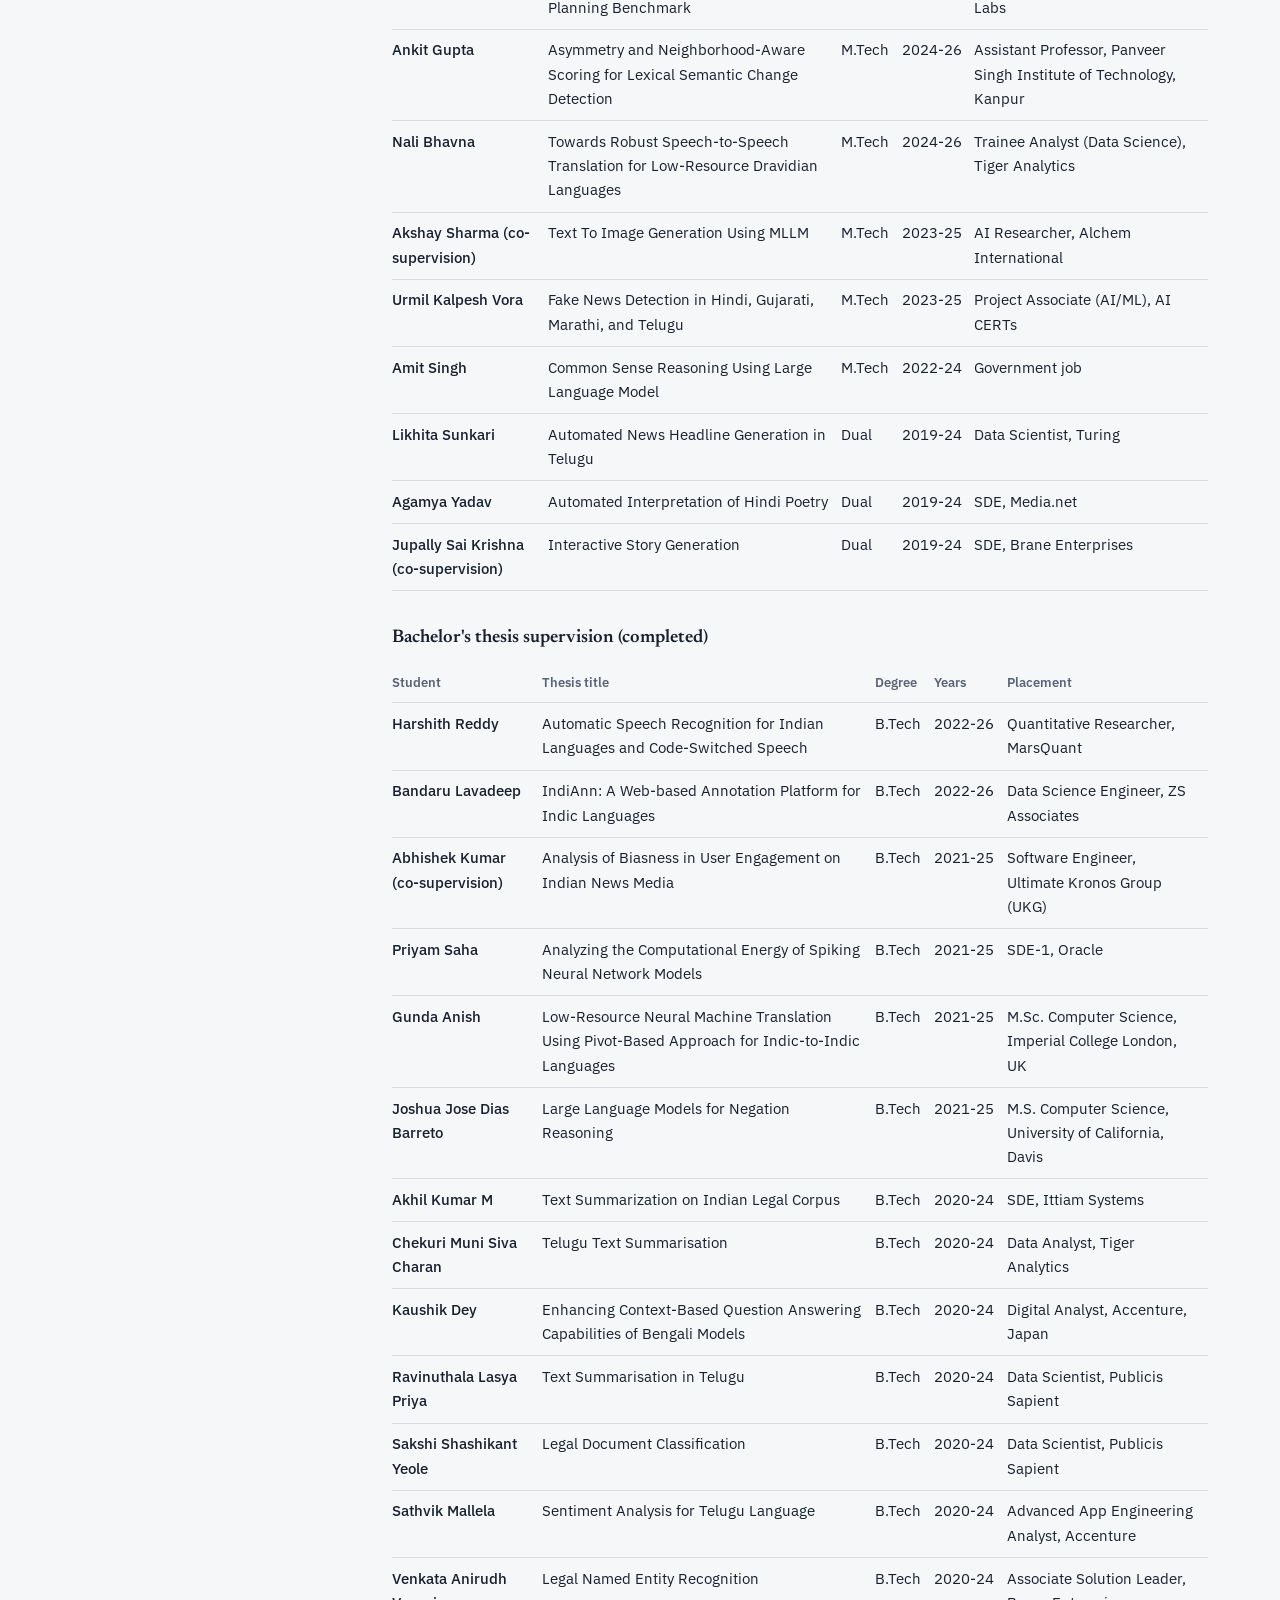
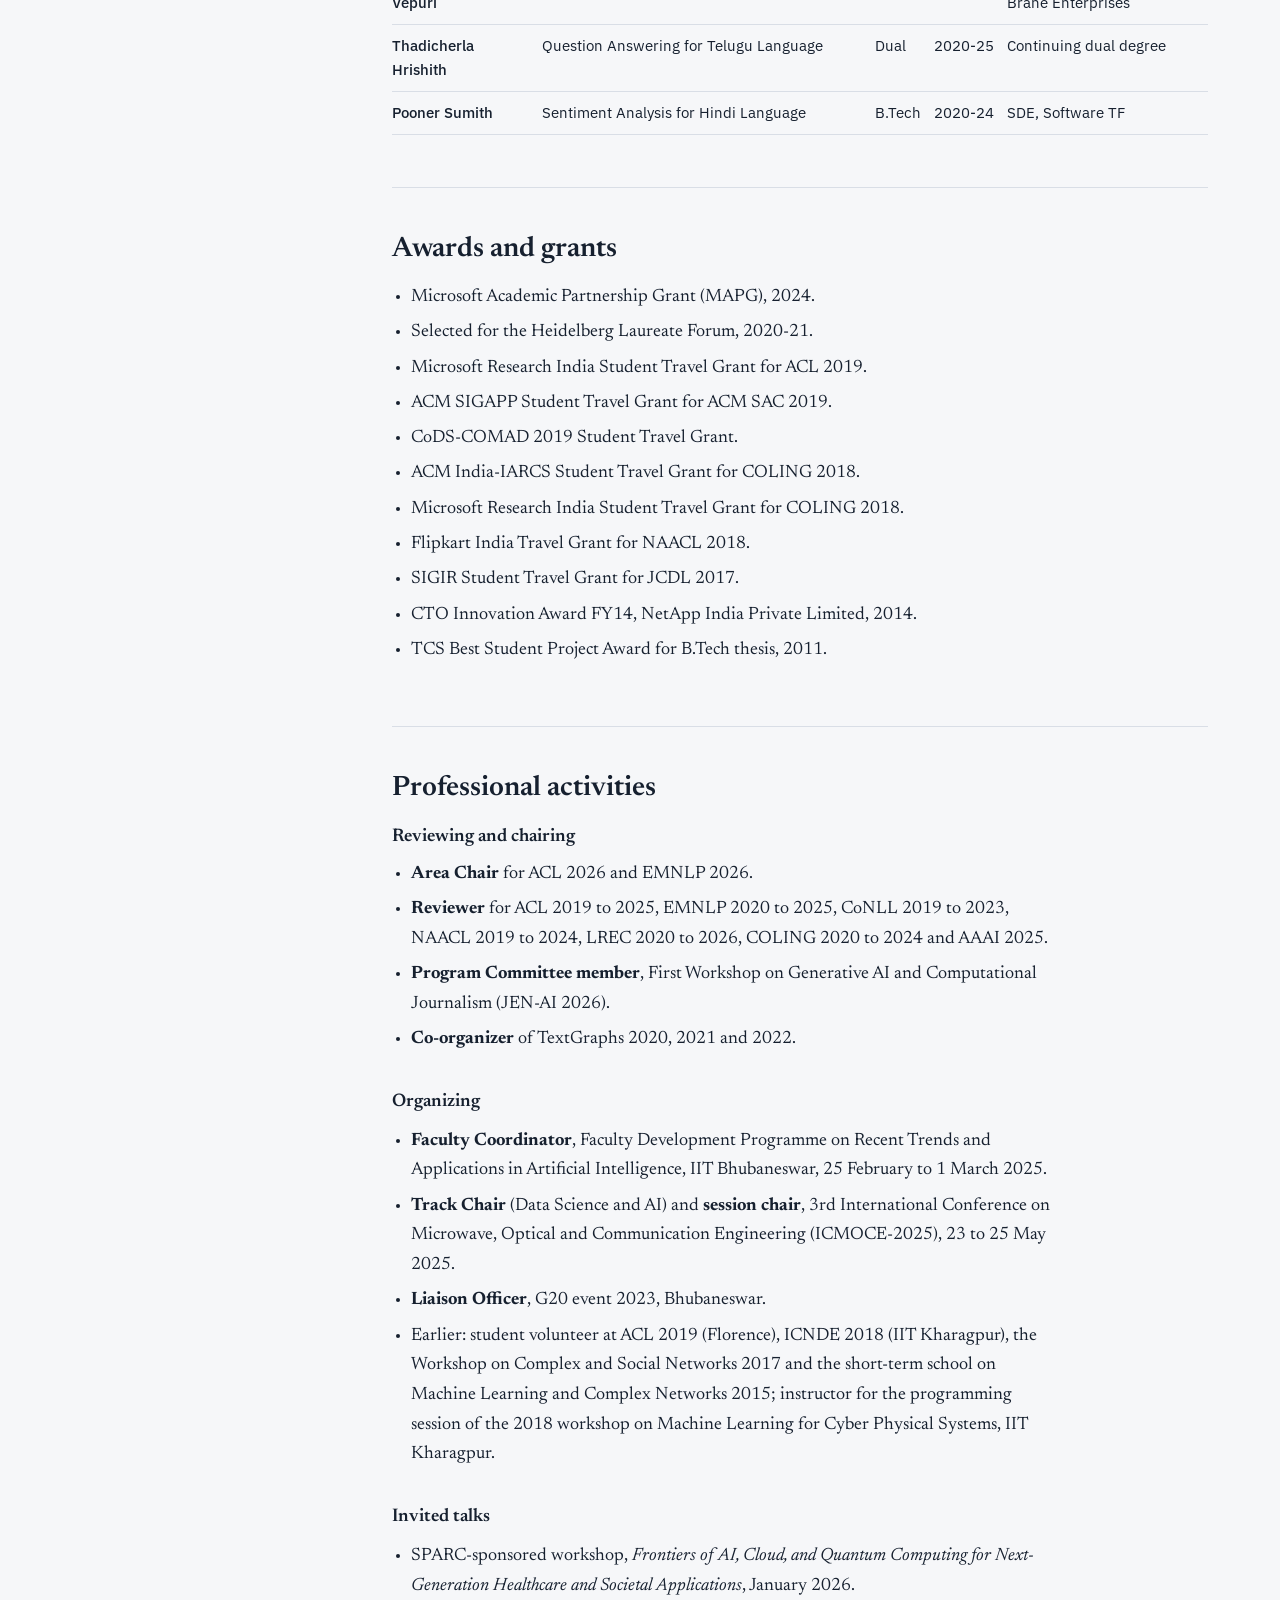
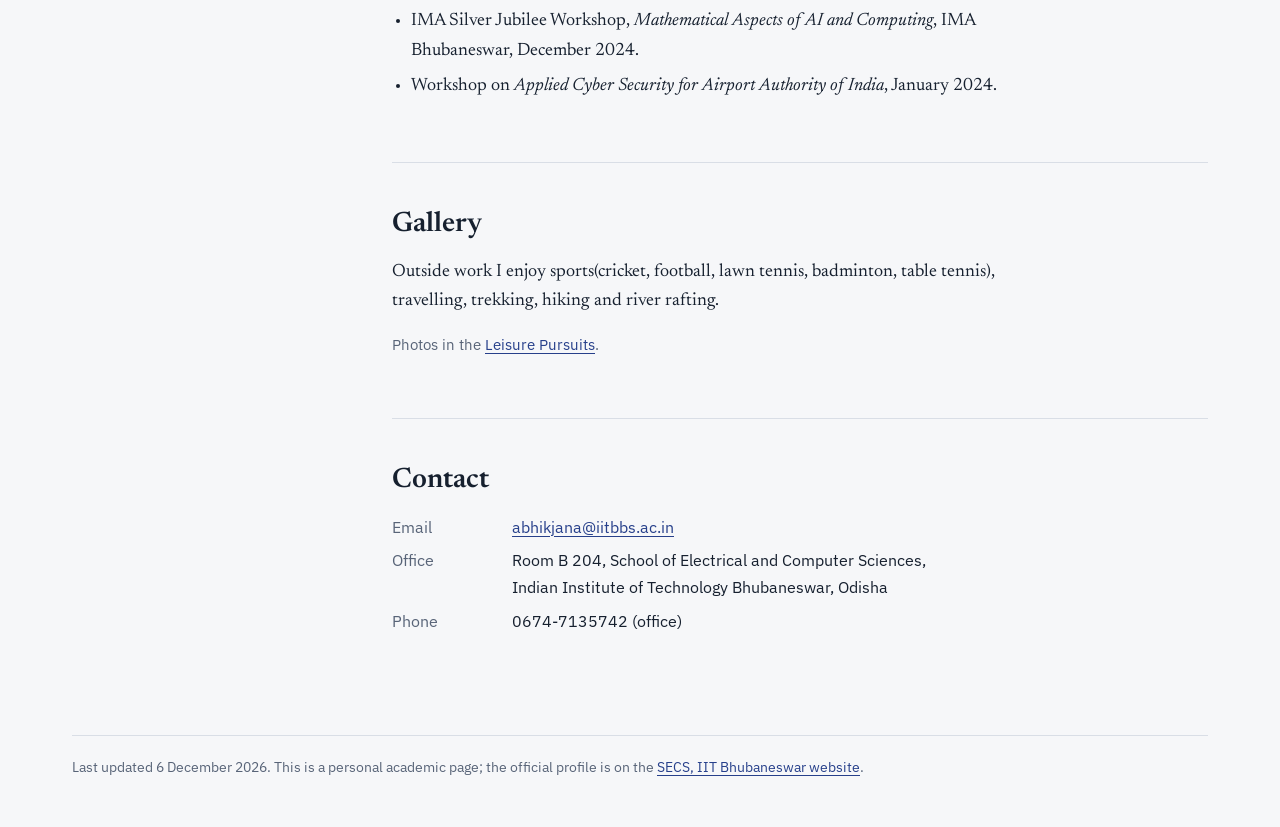
==== commit 19a6dd5f: "Update venue year for IJCNLP-AACL workshop" ====
--- a/index.html
+++ b/index.html
@@ -504,7 +504,7 @@
   { y: 2026, type: "Workshop", soon: true,
     title: "Towards Robust ASR for Indian Languages: Evaluating Traditional Speech Recognition Architectures and Large Audio-Language Models",
     authors: "Manmohan Mahapatra, Abhik Jana",
-    venue: "IJCNLP-AACL 2025 Student Research Workshop, Hengqin, China" },
+    venue: "IJCNLP-AACL 2026 Student Research Workshop, Hengqin, China" },
   { y: 2026, type: "Workshop", soon: true,
     title: "The Energy-Accuracy Frontier: Benchmarking SNNs on Low-Resource Indian Linguistic Tasks",
     authors: "Priyam Saha, Debiprasanna Sahoo, Abhik Jana",
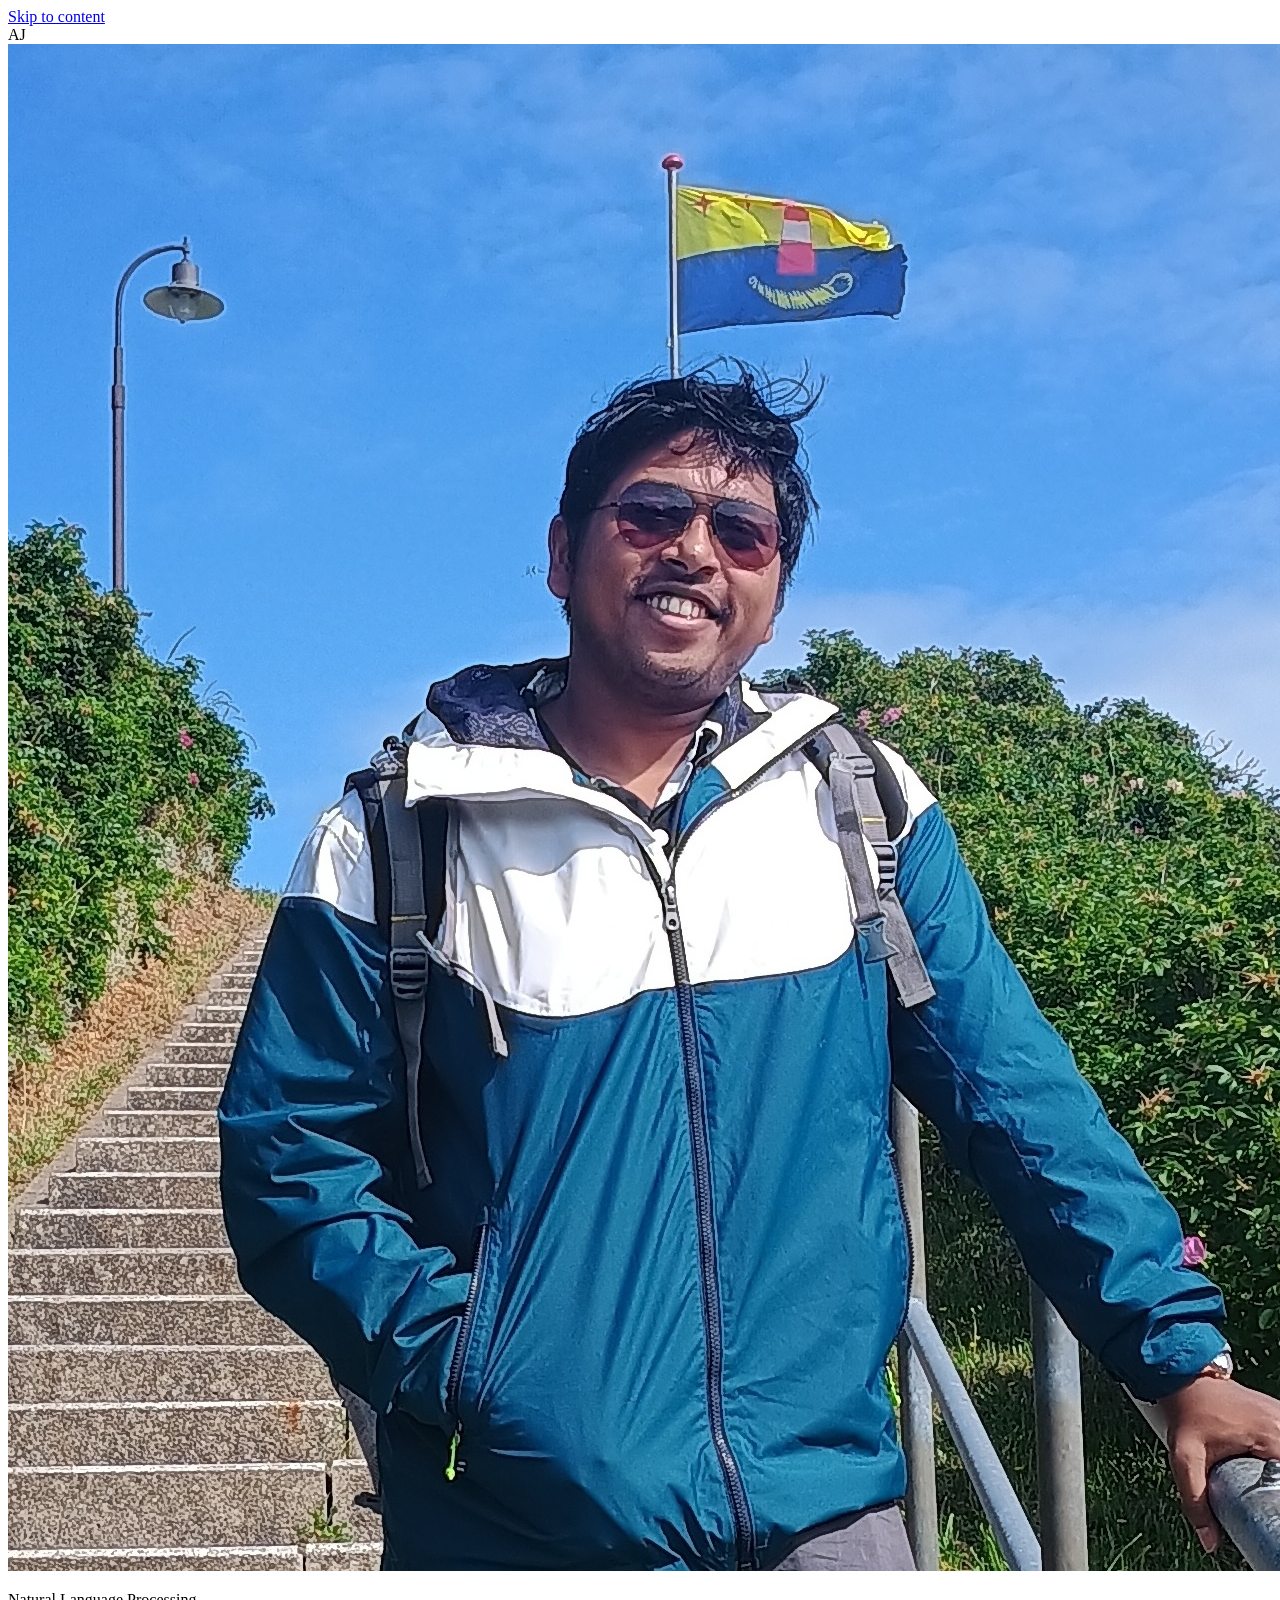
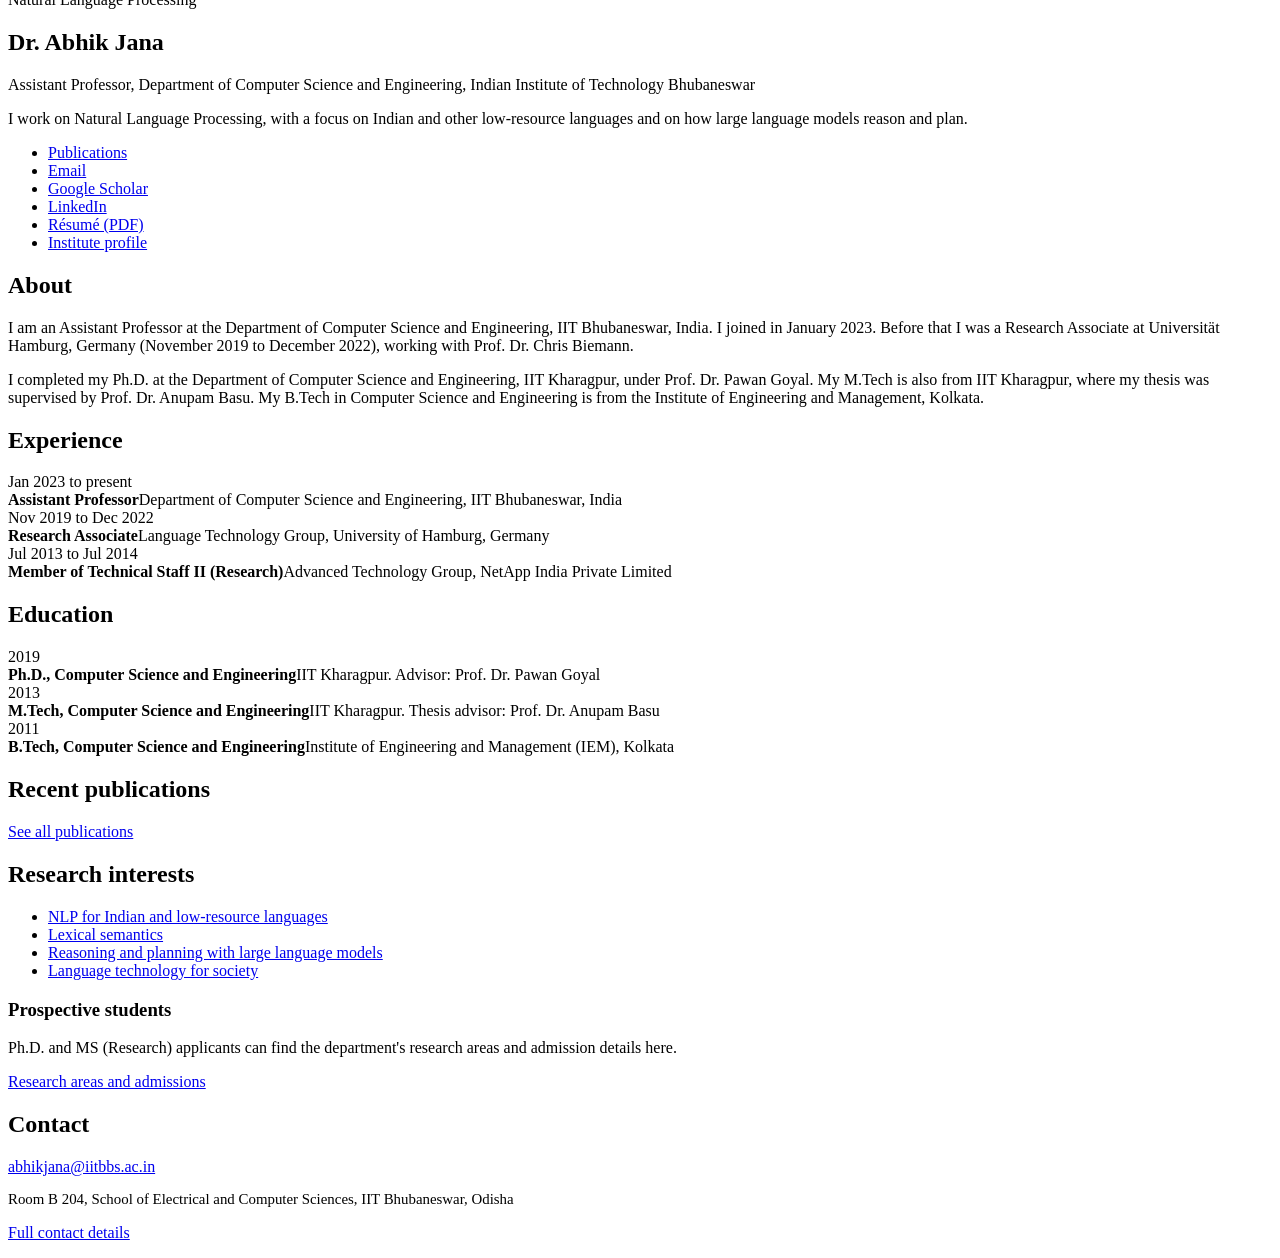
==== commit 993fd64f: "Add files via upload" ====
--- a/index.html
+++ b/index.html
@@ -3,866 +3,110 @@
 <head>
 <meta charset="utf-8">
 <meta name="viewport" content="width=device-width, initial-scale=1">
-<title>Dr. Abhik Jana | Assistant Professor, Department of CSE, IIT Bhubaneswar</title>
-<meta name="description" content="Academic homepage of Dr. Abhik Jana, Assistant Professor at the Department of Computer Science and Engineering, IIT Bhubaneswar. Natural Language Processing research, projects, publications, teaching and student mentoring.">
-
+<title>Home | Dr. Abhik Jana, IIT Bhubaneswar</title>
+<meta name="description" content="Academic homepage of Dr. Abhik Jana, Assistant Professor, Department of Computer Science and Engineering, IIT Bhubaneswar. Natural Language Processing research, publications, teaching and student mentoring.">
 <link rel="preconnect" href="https://fonts.googleapis.com">
 <link rel="preconnect" href="https://fonts.gstatic.com" crossorigin>
 <link href="https://fonts.googleapis.com/css2?family=IBM+Plex+Sans:wght@400;500;600&family=Newsreader:ital,opsz,wght@0,6..72,400;0,6..72,500;0,6..72,600;1,6..72,400&display=swap" rel="stylesheet">
+<link rel="stylesheet" href="assets/style.css">
+<script>try{var t=localStorage.getItem("theme");if(t)document.documentElement.dataset.theme=t}catch(e){}</script>
+</head>
+<body data-page="home">
+<a class="skip" href="#main">Skip to content</a>
+<div id="site-header"></div>
 
-<!--
-  ============================================================
-  HOW TO EDIT THIS SITE
-  ------------------------------------------------------------
-  Photo     : save your photo as photo.jpg next to this file.
-  CV        : save your resume as cv.pdf next to this file.
-  Gallery   : put images in a folder called gallery/ and add a
-              line to the GALLERY list in the script at the bottom.
-  Publications and mentoring tables:
-              all live in the script at the bottom of this file.
-              Add a line, save, push to GitHub. That is all.
-  Other text (About, Research areas, Teaching, Awards, Service)
-              is plain HTML below. Edit it directly.
-  ============================================================
--->
+<main id="main">
 
-<style>
-  :root {
-    --bg: #f6f7f9;
-    --panel: #ffffff;
-    --ink: #16202f;
-    --muted: #586478;
-    --line: #d9dee6;
-    --accent: #27408b;
-    --accent-soft: #e6ebf8;
-    --saffron: #d98e04;
-    --serif: "Newsreader", Georgia, "Times New Roman", serif;
-    --sans: "IBM Plex Sans", system-ui, -apple-system, "Segoe UI", Roboto, sans-serif;
-  }
-  @media (prefers-color-scheme: dark) {
-    :root:not([data-theme="light"]) {
-      --bg: #0f1520; --panel: #161e2c; --ink: #e6eaf2; --muted: #9aa6ba;
-      --line: #27324a; --accent: #9bb2ff; --accent-soft: #1d2842; --saffron: #f0a82a;
-    }
-  }
-  :root[data-theme="dark"] {
-    --bg: #0f1520; --panel: #161e2c; --ink: #e6eaf2; --muted: #9aa6ba;
-    --line: #27324a; --accent: #9bb2ff; --accent-soft: #1d2842; --saffron: #f0a82a;
-  }
-
-  *, *::before, *::after { box-sizing: border-box; }
-  html { scroll-behavior: smooth; scroll-padding-top: 1.5rem; }
-  body {
-    margin: 0; background: var(--bg); color: var(--ink);
-    font-family: var(--serif); font-size: 1.125rem; line-height: 1.65;
-    -webkit-font-smoothing: antialiased;
-  }
-  a { color: var(--accent); text-decoration-thickness: 1px; text-underline-offset: 3px; }
-  a:hover { text-decoration-color: var(--saffron); text-decoration-thickness: 2px; }
-  :focus-visible { outline: 3px solid var(--saffron); outline-offset: 2px; border-radius: 2px; }
-  .skip { position: absolute; left: -999px; top: 0; background: var(--ink); color: var(--bg); padding: .5rem 1rem; z-index: 10; }
-  .skip:focus { left: 0; }
-
-  /* ---------- layout ---------- */
-  .shell { max-width: 74rem; margin: 0 auto; display: grid; grid-template-columns: 16.5rem minmax(0, 1fr); gap: 3.5rem; padding: 2.5rem 1.5rem 3rem; }
-
-  /* ---------- sidebar ---------- */
-  aside { position: sticky; top: 1.5rem; align-self: start; max-height: calc(100vh - 3rem); overflow-y: auto; font-family: var(--sans); font-size: .93rem; padding-right: .4rem; scrollbar-width: thin; }
-  .portrait { position: relative; width: 100%; max-width: 12rem; aspect-ratio: 1; border-radius: 4px; overflow: hidden; background: var(--accent); display: grid; place-items: center; border-bottom: 5px solid var(--saffron); }
-  .portrait span { font-family: var(--serif); font-size: 3.6rem; color: #fff; letter-spacing: .02em; }
-  .portrait img { position: absolute; inset: 0; width: 100%; height: 100%; object-fit: cover; }
-  aside h1 { font-family: var(--serif); font-weight: 600; font-size: 1.6rem; line-height: 1.2; margin: 1rem 0 .3rem; }
-  .role { margin: 0; color: var(--muted); line-height: 1.5; }
-  .role strong { color: var(--ink); font-weight: 500; }
-
-  .links { list-style: none; padding: 0; margin: 1rem 0; display: grid; gap: .25rem; }
-  .links a { text-decoration: none; }
-  .links a:hover { text-decoration: underline; }
-
-  nav { border-top: 1px solid var(--line); padding-top: .8rem; margin-top: .8rem; }
-  nav ul { list-style: none; margin: 0; padding: 0; display: grid; gap: 0; }
-  nav a { display: block; padding: .22rem .7rem; margin-left: -.7rem; text-decoration: none; color: var(--muted); border-left: 3px solid transparent; }
-  nav a:hover { color: var(--ink); }
-  nav a.active { color: var(--ink); font-weight: 500; border-left-color: var(--saffron); }
-
-  .theme-btn { margin-top: 1rem; font: inherit; font-size: .83rem; color: var(--muted); background: none; border: 1px solid var(--line); border-radius: 4px; padding: .3rem .7rem; cursor: pointer; }
-  .theme-btn:hover { color: var(--ink); border-color: var(--muted); }
-
-  /* ---------- main ---------- */
-  main { min-width: 0; }
-  section { padding-bottom: 2.75rem; }
-  section + section { padding-top: 2.75rem; border-top: 1px solid var(--line); }
-  h2 { font-weight: 600; font-size: 1.75rem; line-height: 1.25; margin: 0 0 1rem; }
-  h3 { font-weight: 600; font-size: 1.15rem; margin: 0 0 .25rem; }
-  h3.sub { margin: 2rem 0 .6rem; }
-  p { margin: 0 0 1rem; max-width: 40rem; }
-  ul.plain { margin: 0 0 1rem; padding-left: 1.2rem; max-width: 42rem; }
-  ul.plain li { margin-bottom: .35rem; }
-  .muted { color: var(--muted); }
-  .note { font-family: var(--sans); font-size: .93rem; color: var(--muted); max-width: 42rem; }
-  .intro { font-size: 1.3rem; line-height: 1.55; max-width: 38rem; }
-
-
-  /* research */
-  .areas { display: grid; gap: 1.25rem; max-width: 42rem; }
-  .area { border-left: 4px solid var(--accent); padding: .1rem 0 .1rem 1.1rem; }
-  .area p { margin: 0; color: var(--muted); }
-
-  /* projects */
-  .proj { padding: .7rem 0 .7rem 1rem; border-left: 3px solid var(--line); margin-bottom: .7rem; max-width: 44rem; }
-  .proj.ongoing { border-left-color: var(--saffron); }
-  .proj .title { font-weight: 600; display: block; }
-  .proj .meta { display: block; font-family: var(--sans); font-size: .88rem; color: var(--muted); margin-top: .15rem; }
-
-  /* publications */
-  .filters { display: flex; flex-wrap: wrap; gap: .5rem; margin: 1rem 0 1.5rem; font-family: var(--sans); }
-  .filters button { font: inherit; font-size: .88rem; padding: .35rem .9rem; border-radius: 999px; cursor: pointer; border: 1px solid var(--line); background: var(--panel); color: var(--ink); }
-  .filters button:hover { border-color: var(--accent); }
-  .filters button[aria-pressed="true"] { background: var(--accent); border-color: var(--accent); color: var(--panel); }
-  .year { font-family: var(--sans); font-weight: 600; font-size: 1rem; color: var(--muted); margin: 1.75rem 0 .5rem; }
-  .pub { padding: .6rem 0 .6rem 1rem; border-left: 3px solid var(--line); margin-bottom: .5rem; max-width: 48rem; }
-  .pub:hover { border-left-color: var(--saffron); }
-  .pub .title { font-weight: 600; display: block; }
-  .pub .authors, .pub .venue { display: block; font-size: 1rem; color: var(--muted); }
-  .pub .authors b { color: var(--ink); font-weight: 600; }
-  .pub .venue { font-style: italic; }
-  .pub .tag { font-family: var(--sans); font-size: .73rem; background: var(--accent-soft); color: var(--accent); border-radius: 3px; padding: .05rem .45rem; margin-right: .4rem; font-style: normal; }
-  .pub .tag.soon { background: transparent; border: 1px solid var(--saffron); color: var(--ink); }
-  .empty { color: var(--muted); font-family: var(--sans); }
-
-  /* tables */
-  .tablewrap { overflow-x: auto; max-width: 100%; margin-bottom: .5rem; }
-  table { width: 100%; max-width: 56rem; border-collapse: collapse; font-family: var(--sans); font-size: .92rem; }
-  th, td { text-align: left; padding: .55rem .8rem .55rem 0; border-bottom: 1px solid var(--line); vertical-align: top; }
-  th { font-weight: 600; color: var(--muted); font-size: .82rem; white-space: nowrap; }
-  td.nw { white-space: nowrap; }
-  td.name { font-weight: 500; }
-  .stats { font-family: var(--sans); display: flex; flex-wrap: wrap; gap: .6rem 2rem; margin: 0 0 1.5rem; }
-  .stats div { font-size: .93rem; color: var(--muted); }
-  .stats b { color: var(--ink); font-weight: 600; font-size: 1.15rem; margin-right: .3rem; }
-
-  .people { list-style: none; padding: 0; margin: 0 0 1rem; display: grid; grid-template-columns: repeat(auto-fill, minmax(16rem, 1fr)); gap: 1rem 2rem; max-width: 48rem; font-family: var(--sans); font-size: .95rem; line-height: 1.45; }
-  .people b { display: block; font-weight: 500; }
-  .people span { color: var(--muted); }
-
-  .callout { background: var(--panel); border: 1px solid var(--line); border-left: 5px solid var(--saffron); border-radius: 4px; padding: 1rem 1.25rem; max-width: 42rem; }
-  .callout p { margin: 0 0 .6rem; }
-  .callout p:last-child { margin: 0; }
-
-  /* gallery */
-  .gallery { display: grid; grid-template-columns: repeat(auto-fill, minmax(13rem, 1fr)); gap: .8rem; margin-top: 1rem; }
-  .gallery button { padding: 0; border: 1px solid var(--line); border-radius: 4px; background: var(--panel); cursor: pointer; overflow: hidden; text-align: left; font: inherit; }
-  .gallery img { display: block; width: 100%; aspect-ratio: 4 / 3; object-fit: cover; }
-  .gallery .cap { display: block; font-family: var(--sans); font-size: .83rem; color: var(--muted); padding: .4rem .6rem; }
-  dialog { border: 0; padding: 0; background: var(--panel); color: var(--ink); max-width: min(92vw, 60rem); border-radius: 6px; }
-  dialog::backdrop { background: rgba(8, 12, 20, .8); }
-  dialog img { display: block; max-width: 100%; max-height: 78vh; margin: 0 auto; }
-  dialog .bar { display: flex; justify-content: space-between; gap: 1rem; align-items: center; padding: .7rem 1rem; font-family: var(--sans); font-size: .9rem; }
-  dialog button { font: inherit; font-size: .85rem; border: 1px solid var(--line); background: none; color: var(--ink); border-radius: 4px; padding: .3rem .8rem; cursor: pointer; }
-
-  address { font-style: normal; font-family: var(--sans); font-size: 1rem; line-height: 1.7; max-width: 42rem; }
-  address dl { display: grid; grid-template-columns: 6.5rem 1fr; gap: .4rem 1rem; margin: 0; }
-  address dt { color: var(--muted); }
-  address dd { margin: 0; }
-
-  footer { grid-column: 1 / -1; border-top: 1px solid var(--line); padding-top: 1.25rem; font-family: var(--sans); font-size: .85rem; color: var(--muted); }
-
-  /* ---------- small screens ---------- */
-  @media (max-width: 54rem) {
-    .shell { grid-template-columns: 1fr; gap: 2rem; padding-top: 1.5rem; }
-    aside { position: static; max-height: none; overflow: visible; display: grid; grid-template-columns: 7rem 1fr; column-gap: 1.25rem; align-items: start; padding-right: 0; }
-    .portrait { grid-row: 1 / 3; max-width: none; }
-    .portrait span { font-size: 2.4rem; }
-    aside h1 { margin-top: 0; font-size: 1.4rem; }
-    .links, nav, .theme-btn { grid-column: 1 / -1; }
-    .links { grid-auto-flow: row; }
-    nav ul { display: flex; flex-wrap: wrap; gap: .1rem 1rem; }
-    nav a { margin-left: 0; padding: .2rem 0; border-left: 0; border-bottom: 3px solid transparent; }
-    nav a.active { border-bottom-color: var(--saffron); }
-    address dl { grid-template-columns: 1fr; gap: 0; }
-    address dt { margin-top: .6rem; }
-  }
-  @media (prefers-reduced-motion: reduce) { html { scroll-behavior: auto; } }
-  @media print {
-    aside nav, .theme-btn, .filters, .skip { display: none; }
-    .shell { display: block; } aside { position: static; max-height: none; }
-    body { background: #fff; color: #000; }
-  }
-</style>
-</head>
-
-<body>
-<a class="skip" href="#main">Skip to content</a>
-
-<div class="shell">
-
-  <!-- ===================== SIDEBAR ===================== -->
-  <aside>
+  <div class="herobar"><section class="hero wrap" aria-label="Introduction">
     <div class="portrait">
       <span aria-hidden="true">AJ</span>
       <!-- Save your photo as photo.jpg next to this file. Until then the institute photo is tried, then initials. -->
       <img src="photo.jpg" alt="Portrait of Dr. Abhik Jana"
            onerror="if(!this.dataset.f){this.dataset.f=1;this.src='https://secs.iitbbs.ac.in/wp-content/uploads/2024/06/Dr.-Abhik-Jana.png'}else{this.remove()}">
     </div>
+    <div>
+      <p class="eyebrow">Natural Language Processing</p>
+      <h1>Dr. Abhik Jana</h1>
+      <p class="role">Assistant Professor, Department of Computer Science and Engineering, Indian Institute of Technology Bhubaneswar</p>
+      <p class="intro">I work on Natural Language Processing, with a focus on Indian and other low-resource languages and on how large language models reason and plan.</p>
+      <ul class="linkrow">
+        <li><a class="primary" href="publications.html">Publications</a></li>
+        <li><a href="mailto:abhikjana@iitbbs.ac.in">Email</a></li>
+        <li><a href="https://scholar.google.co.in/citations?user=D0DaFlEAAAAJ&amp;hl=en" rel="noopener">Google Scholar</a></li>
+        <li><a href="https://www.linkedin.com/in/abhik-jana-27599020/" rel="noopener">LinkedIn</a></li>
+        <li><a href="cv.pdf">Résumé (PDF)</a></li>
+        <li><a href="https://secs.iitbbs.ac.in/index.php/abhik/" rel="noopener">Institute profile</a></li>
+      </ul>
+    </div>
+  </section></div>
 
-    <h1>Dr. Abhik Jana</h1>
-    <p class="role">
-      <strong>Assistant Professor</strong><br>
-      Department of Computer Science and Engineering<br>
-      Indian Institute of Technology Bhubaneswar
-    </p>
+  <div class="wrap content cols">
+    <div>
+      <section class="block" id="about">
+        <h2>About</h2>
+        <p>
+          I am an Assistant Professor at the Department of Computer Science and Engineering, IIT Bhubaneswar, India.
+          I joined in January 2023. Before that I was a Research Associate at Universität Hamburg, Germany
+          (November 2019 to December 2022), working with Prof. Dr. Chris Biemann.
+        </p>
+        <p>
+          I completed my Ph.D. at the Department of Computer Science and Engineering, IIT Kharagpur, under
+          Prof. Dr. Pawan Goyal. My M.Tech is also from IIT Kharagpur, where my thesis was supervised by
+          Prof. Dr. Anupam Basu. My B.Tech in Computer Science and Engineering is from the Institute of
+          Engineering and Management, Kolkata.
+        </p>
+      </section>
 
-    <ul class="links">
-      <li><a href="mailto:abhikjana@iitbbs.ac.in">abhikjana@iitbbs.ac.in</a></li>
-      <li><a href="https://scholar.google.co.in/citations?user=D0DaFlEAAAAJ&hl=en" rel="noopener">Google Scholar</a></li>
-      <li><a href="https://www.linkedin.com/in/abhik-jana-27599020/" rel="noopener">LinkedIn</a></li>
-      <li><a href="cv.pdf">Brief resume (PDF)</a></li>
-      <li><a href="https://secs.iitbbs.ac.in/index.php/abhik/" rel="noopener">Institute profile</a></li>
-    </ul>
+      <section class="block" id="experience">
+        <h2>Experience</h2>
+        <div class="entry"><div class="when">Jan 2023 to present</div><div class="what"><b>Assistant Professor</b><span class="sub">Department of Computer Science and Engineering, IIT Bhubaneswar, India</span></div></div>
+        <div class="entry"><div class="when">Nov 2019 to Dec 2022</div><div class="what"><b>Research Associate</b><span class="sub">Language Technology Group, University of Hamburg, Germany</span></div></div>
+        <div class="entry"><div class="when">Jul 2013 to Jul 2014</div><div class="what"><b>Member of Technical Staff II (Research)</b><span class="sub">Advanced Technology Group, NetApp India Private Limited</span></div></div>
+      </section>
 
-    <nav aria-label="Sections">
-      <ul>
-        <li><a href="#about">About</a></li>
-        <li><a href="#research">Research</a></li>
-        <li><a href="#projects">Projects</a></li>
-        <li><a href="#publications">Publications</a></li>
-        <li><a href="#teaching">Teaching</a></li>
-        <li><a href="#mentoring">Student mentoring</a></li>
-        <li><a href="#awards">Awards</a></li>
-        <li><a href="#service">Professional activities</a></li>
-        <li><a href="#gallery">Gallery</a></li>
-        <li><a href="#contact">Contact</a></li>
-      </ul>
-    </nav>
+      <section class="block" id="education">
+        <h2>Education</h2>
+        <div class="entry"><div class="when">2019</div><div class="what"><b>Ph.D., Computer Science and Engineering</b><span class="sub">IIT Kharagpur. Advisor: Prof. Dr. Pawan Goyal</span></div></div>
+        <div class="entry"><div class="when">2013</div><div class="what"><b>M.Tech, Computer Science and Engineering</b><span class="sub">IIT Kharagpur. Thesis advisor: Prof. Dr. Anupam Basu</span></div></div>
+        <div class="entry"><div class="when">2011</div><div class="what"><b>B.Tech, Computer Science and Engineering</b><span class="sub">Institute of Engineering and Management (IEM), Kolkata</span></div></div>
+      </section>
 
-    <button class="theme-btn" id="themeBtn" type="button" aria-label="Switch between light and dark theme">Switch theme</button>
-  </aside>
+      <section class="block" id="recent">
+        <h2>Recent publications</h2>
+        <ol class="recent" id="recentPubs" style="list-style:none"></ol>
+        <p class="more"><a href="publications.html">See all publications</a></p>
+      </section>
+    </div>
 
-  <!-- ===================== MAIN ===================== -->
-  <main id="main">
+    <aside class="side" aria-label="Quick links">
+      <section>
+        <h2>Research interests</h2>
+        <ul class="interest-list">
+          <li><a href="research.html#indic">NLP for Indian and low-resource languages</a></li>
+          <li><a href="research.html#lexical">Lexical semantics</a></li>
+          <li><a href="research.html#reasoning">Reasoning and planning with large language models</a></li>
+          <li><a href="research.html#society">Language technology for society</a></li>
+        </ul>
+      </section>
+      <section>
+        <div class="callout">
+          <h3>Prospective students</h3>
+          <p>Ph.D. and MS (Research) applicants can find the department's research areas and admission details here.</p>
+          <p><a href="https://secs.iitbbs.ac.in/index.php/broad-research-areas-ph-d-and-ms-r-admission/" rel="noopener">Research areas and admissions</a></p>
+        </div>
+      </section>
+      <section>
+        <h2>Contact</h2>
+        <p style="margin-bottom:.4rem"><a href="mailto:abhikjana@iitbbs.ac.in">abhikjana@iitbbs.ac.in</a></p>
+        <p class="muted" style="font-size:.93rem">Room B 204, School of Electrical and Computer Sciences, IIT Bhubaneswar, Odisha</p>
+        <p class="more"><a href="contact.html">Full contact details</a></p>
+      </section>
+    </aside>
+  </div>
+</main>
 
-    <!-- ---------- About ---------- -->
-    <section id="about">
-      <h2>About</h2>
-      <p class="intro">
-        I am an Assistant Professor at the Department of Computer Science and Engineering, IIT Bhubaneswar, India.
-        My research interest is in Natural Language Processing.
-      </p>
-      <p>
-        I joined IIT Bhubaneswar in January 2023. Before that I was a Research Associate at Universität Hamburg, Germany
-        (November 2019 to December 2022), working with Prof. Dr. Chris Biemann.
-      </p>
-      <p>
-        I completed my Ph.D. at the Department of Computer Science and Engineering, IIT Kharagpur, under
-        Prof. Dr. Pawan Goyal. I finished my M.Tech at the Department of Computer Science and Engineering, IIT Kharagpur and my M.Tech thesis work was under Prof. Dr. Anupam Basu. My B.Tech in
-        Computer Science and Engineering is from the Institute of Engineering and Management, Kolkata.
-      </p>
-
-      <h3 class="sub">Education</h3>
-      <div class="tablewrap">
-        <table>
-          <thead><tr><th scope="col">Degree</th><th scope="col">Discipline</th><th scope="col">Year</th><th scope="col">Institute</th></tr></thead>
-          <tbody>
-            <tr><td class="name">Ph.D.</td><td>Computer Science and Engineering</td><td>2019</td><td>IIT Kharagpur</td></tr>
-            <tr><td class="name">M.Tech</td><td>Computer Science and Engineering</td><td>2013</td><td>IIT Kharagpur</td></tr>
-            <tr><td class="name">B.Tech</td><td>Computer Science and Engineering</td><td>2011</td><td>Institute of Engineering and Management (IEM), Kolkata</td></tr>
-          </tbody>
-        </table>
-      </div>
-
-      <h3 class="sub">Experience</h3>
-      <ul class="plain">
-        <li><b>Assistant Professor</b>, Department of Computer Science and Engineering, IIT Bhubaneswar, India. January 2023 to present.</li>
-        <li><b>Research Associate</b>, Language Technology Group, University of Hamburg, Germany. November 2019 to December 2022.</li>
-        <li><b>Member of Technical Staff II (Research)</b>, Advanced Technology Group, NetApp India Private Limited. July 2013 to July 2014.</li>
-      </ul>
-    </section>
-
-    <!-- ---------- Research ---------- -->
-    <section id="research">
-      <h2>Research</h2>
-      <p>
-        I primarily explores Natural Language Processing, with a focus on Indian and other low-resource languages and on how large language models reason and plan.
-      </p>
-      <div class="areas">
-        <div class="area">
-          <h3> NLP for Indian and low-resource languages</h3>
-          <p> Resources and models for Hindi, Bengali, Telugu and other Indian languages: WordNet enrichment, hypernymy detection, summarization, sentiment analysis, speech recognition and speech-to-speech translation.</p>
-        </div>
-        <div class="area">
-          <h3>Lexical semantics</h3>
-          <p>Word senses, compositionality, co-hyponymy and lexical semantic change, using network and embedding methods.</p>
-        </div>
-        <div class="area">
-          <h3>Reasoning and planning with large language models</h3>
-          <p>Benchmarks and methods for negation reasoning, common-sense reasoning, semantic role labelling and travel planning under constraints and disruptions.</p>
-        </div>
-        <div class="area">
-          <h3>Language technology for society</h3>
-          <p>Legal language understanding, counterspeech generation, fake news detection, user engagement in news media, and privacy-preserving federated learning for sequence labelling.</p>
-        </div>
-      </div>
-      <p class="note" style="margin-top:1.25rem">
-        Prospective Ph.D. and MS (Research) applicants: see the department's
-        <a href="https://secs.iitbbs.ac.in/index.php/broad-research-areas-ph-d-and-ms-r-admission/" rel="noopener">broad research areas and admission page</a>.
-      </p>
-    </section>
-
-    <!-- ---------- Projects ---------- -->
-    <section id="projects">
-      <h2>Projects</h2>
-      <h3>Ongoing</h3>
-      <div style="margin-top:.6rem">
-        <div class="proj ongoing">
-          <span class="title">Human-in-the-Loop Federated Learning Framework for Sequence Labelling Task Targeted to Low-Resource Indian Languages</span>
-          <span class="meta">Sponsored by IIT Bhubaneswar, 2024 to 2026</span>
-        </div>
-        <div class="proj ongoing">
-          <span class="title">Optimization of Algorithms for Voice Analysis System for Defence Applications</span>
-          <span class="meta">Sponsored by DRDO, 2024 to 2027</span>
-        </div>
-      </div>
-      <h3 class="sub">Completed</h3>
-      <div>
-        <div class="proj">
-          <span class="title">Interactive story/poetry writing and scene generation using Augmented Reality</span>
-          <span class="meta">Sponsored by VARCOE, 2023 to 2026</span>
-        </div>
-        <div class="proj">
-          <span class="title">Geospatial Knowledge Inference using LLMs for Enhanced Travel Decision-Making</span>
-          <span class="meta">Sponsored by Microsoft, 2024 to 2025</span>
-        </div>
-      </div>
-    </section>
-
-    <!-- ---------- Publications ---------- -->
-    <section id="publications">
-      <h2>Publications</h2>
-      <p class="note">
-        The most complete and current list is on
-        <a href="https://scholar.google.co.in/citations?user=D0DaFlEAAAAJ&hl=en" rel="noopener">Google Scholar</a>.
-        Venues marked "To appear" are accepted but not yet published.
-      </p>
-      <div class="filters" id="filters" role="group" aria-label="Filter publications by type"></div>
-      <div id="pubList" aria-live="polite"></div>
-    </section>
-
-    <!-- ---------- Teaching ---------- -->
-    <section id="teaching">
-      <h2>Teaching</h2>
-      <h3>Department of CSE, IIT Bhubaneswar</h3>
-      <div class="tablewrap" style="margin-top:.6rem">
-        <table>
-          <thead><tr><th scope="col">Code</th><th scope="col">Course</th><th scope="col">Offered</th></tr></thead>
-          <tbody>
-            <tr><td class="nw name">CS6P009</td><td>Advanced Machine Learning Lab</td><td>Spring 2025, 2026</td></tr>
-            <tr><td class="nw name">CS6L027</td><td>Natural Language Processing</td><td>Spring 2024, 2025, 2026</td></tr>
-            <tr><td class="nw name">CS2L004</td><td>Data Structures</td><td>Autumn 2023, 2024, 2025, 2026</td></tr>
-            <tr><td class="nw name">CS2P002</td><td>Data Structure Laboratory</td><td>Autumn 2023, 2024, 2025, 2026</td></tr>
-            <tr><td class="nw name">CS1L001</td><td>Introduction to Programming and Data Structures</td><td>Autumn 2023</td></tr>
-            <tr><td class="nw name">CS1P001</td><td>Introduction to Programming and Data Structure Laboratory</td><td>Spring 2023</td></tr>
-            <tr><td class="nw name">CS2L002</td><td>Design and Analysis of Algorithms</td><td>Spring 2023</td></tr>
-            <tr><td class="nw name">CS2P001</td><td>Design and Analysis of Algorithms Laboratory</td><td>Spring 2023</td></tr>
-          </tbody>
-        </table>
-      </div>
-
-      <h3 class="sub">Department of Informatics, University of Hamburg, Germany</h3>
-      <div class="tablewrap" style="margin-top:.6rem">
-        <table>
-          <thead><tr><th scope="col">Course</th><th scope="col">Offered</th></tr></thead>
-          <tbody>
-            <tr><td class="name">Statistical Methods for Language Technology</td><td>Spring 2022</td></tr>
-            <tr><td class="name">NLP and the Web</td><td>Autumn 2020, 2021</td></tr>
-          </tbody>
-        </table>
-      </div>
-    </section>
-
-    <!-- ---------- Student mentoring ---------- -->
-    <section id="mentoring">
-      <h2>Student mentoring</h2>
-
-      <div class="stats">
-        <div><b>4</b>MS/Ph.D. ongoing</div>
-        <div><b>9</b>Master's theses completed, 3 ongoing</div>
-        <div><b>15</b>Bachelor's theses completed, 5 ongoing</div>
-      </div>
-
-      <h3>MS and Ph.D. supervision (ongoing)</h3>
-      <ul class="people" style="margin-top:.6rem">
-        <li><b>Ritwik Raghav</b><span>Ph.D. scholar, since Autumn 2023</span></li>
-        <li><b>Manmohan Mahapatra</b><span>MS scholar, since Spring 2024</span></li>
-        <li><b>Avik Sarkar</b><span>Ph.D. scholar, since Autumn 2025</span></li>
-        <li><b>Anirban Betal</b><span>MS scholar, since Autumn 2025</span></li>
-      </ul>
-
-      <h3 class="sub">Master's thesis supervision (completed)</h3>
-      <div class="tablewrap" id="mtechTable"></div>
-
-      <h3 class="sub">Bachelor's thesis supervision (completed)</h3>
-      <div class="tablewrap" id="btechTable"></div>
-    </section>
-
-    <!-- ---------- Awards ---------- -->
-    <section id="awards">
-      <h2>Awards and grants</h2>
-      <ul class="plain">
-        <li>Microsoft Academic Partnership Grant (MAPG), 2024.</li>
-        <li>Selected for the Heidelberg Laureate Forum, 2020-21.</li>
-        <li>Microsoft Research India Student Travel Grant for ACL 2019.</li>
-        <li>ACM SIGAPP Student Travel Grant for ACM SAC 2019.</li>
-        <li>CoDS-COMAD 2019 Student Travel Grant.</li>
-        <li>ACM India-IARCS Student Travel Grant for COLING 2018.</li>
-        <li>Microsoft Research India Student Travel Grant for COLING 2018.</li>
-        <li>Flipkart India Travel Grant for NAACL 2018.</li>
-        <li>SIGIR Student Travel Grant for JCDL 2017.</li>
-        <li>CTO Innovation Award FY14, NetApp India Private Limited, 2014.</li>
-        <li>TCS Best Student Project Award for B.Tech thesis, 2011.</li>
-      </ul>
-    </section>
-
-    <!-- ---------- Professional activities ---------- -->
-    <section id="service">
-      <h2>Professional activities</h2>
-
-      <h3>Reviewing and chairing</h3>
-      <ul class="plain" style="margin-top:.5rem">
-        <li><b>Area Chair</b> for ACL 2026 and EMNLP 2026.</li>
-        <li><b>Reviewer</b> for ACL 2019 to 2025, EMNLP 2020 to 2025, CoNLL 2019 to 2023, NAACL 2019 to 2024, LREC 2020 to 2026, COLING 2020 to 2024 and AAAI 2025.</li>
-        <li><b>Program Committee member</b>, First Workshop on Generative AI and Computational Journalism (JEN-AI 2026).</li>
-        <li><b>Co-organizer</b> of TextGraphs 2020, 2021 and 2022.</li>
-      </ul>
-
-      <h3 class="sub">Organizing</h3>
-      <ul class="plain" style="margin-top:.5rem">
-        <li><b>Faculty Coordinator</b>, Faculty Development Programme on Recent Trends and Applications in Artificial Intelligence, IIT Bhubaneswar, 25 February to 1 March 2025.</li>
-        <li><b>Track Chair</b> (Data Science and AI) and <b>session chair</b>, 3rd International Conference on Microwave, Optical and Communication Engineering (ICMOCE-2025), 23 to 25 May 2025.</li>
-        <li><b>Liaison Officer</b>, G20 event 2023, Bhubaneswar.</li>
-        <li>Earlier: student volunteer at ACL 2019 (Florence), ICNDE 2018 (IIT Kharagpur), the Workshop on Complex and Social Networks 2017 and the short-term school on Machine Learning and Complex Networks 2015; instructor for the programming session of the 2018 workshop on Machine Learning for Cyber Physical Systems, IIT Kharagpur.</li>
-      </ul>
-
-      <h3 class="sub">Invited talks</h3>
-      <ul class="plain" style="margin-top:.5rem">
-        <li>SPARC-sponsored workshop, <em>Frontiers of AI, Cloud, and Quantum Computing for Next-Generation Healthcare and Societal Applications</em>, January 2026.</li>
-        <li>IMA Silver Jubilee Workshop, <em>Mathematical Aspects of AI and Computing</em>, IMA Bhubaneswar, December 2024.</li>
-        <li>Workshop on <em>Applied Cyber Security for Airport Authority of India</em>, January 2024.</li>
-      </ul>
-    </section>
-
-    <!-- ---------- Gallery ---------- -->
-    <section id="gallery">
-      <h2>Gallery</h2>
-      <p>
-        Outside work I enjoy sports(cricket, football,
-        lawn tennis, badminton, table tennis), travelling, trekking, hiking and river rafting.
-      </p>
-      <p class="note">
-        Photos in the <a href="https://photos.app.goo.gl/Sx3icRru4KNo68dj6" rel="noopener">Leisure Pursuits</a>.
-      </p>
-      <div class="gallery" id="galleryGrid"></div>
-    </section>
-
-    <!-- ---------- Contact ---------- -->
-    <section id="contact">
-      <h2>Contact</h2>
-      <address>
-        <dl>
-          <dt>Email</dt><dd><a href="mailto:abhikjana@iitbbs.ac.in">abhikjana@iitbbs.ac.in</a></dd>
-          <dt>Office</dt><dd>Room B 204, School of Electrical and Computer Sciences,<br>Indian Institute of Technology Bhubaneswar, Odisha</dd>
-          <dt>Phone</dt><dd>0674-7135742 (office)</dd>
-        </dl>
-      </address>
-    </section>
-
-  </main>
-
-  <footer>
-    Last updated <span id="updated"></span>.
-    This is a personal academic page; the official profile is on the
-    <a href="https://secs.iitbbs.ac.in/index.php/abhik/" rel="noopener">SECS, IIT Bhubaneswar website</a>.
-  </footer>
-</div>
-
-<dialog id="lightbox" aria-label="Photo viewer">
-  <img id="lbImg" alt="">
-  <div class="bar"><span id="lbCap"></span><button type="button" id="lbClose">Close</button></div>
-</dialog>
-
-<script>
-/* =========================================================
-   EDIT YOUR CONTENT HERE
-   ========================================================= */
-
-const MY_NAME = "Abhik Jana";   // shown in bold in author lists
-
-// ---------- PUBLICATIONS ----------
-// type: "Journal" | "Conference" | "Workshop" | "Preprint"
-// soon: true for "to appear". link is optional.
-const PUBS = [
-  // ----- 2026 -----
-  { y: 2026, type: "Workshop", soon: true,
-    title: "Towards Robust ASR for Indian Languages: Evaluating Traditional Speech Recognition Architectures and Large Audio-Language Models",
-    authors: "Manmohan Mahapatra, Abhik Jana",
-    venue: "IJCNLP-AACL 2026 Student Research Workshop, Hengqin, China" },
-  { y: 2026, type: "Workshop", soon: true,
-    title: "The Energy-Accuracy Frontier: Benchmarking SNNs on Low-Resource Indian Linguistic Tasks",
-    authors: "Priyam Saha, Debiprasanna Sahoo, Abhik Jana",
-    venue: "WiNLP 2026, co-located with EMNLP 2026, Budapest, Hungary" },
-  { y: 2026, type: "Conference", soon: true,
-    title: "TRIPPULSE: Multi-Agent Travel Planning with Review-Grounded Reasoning",
-    authors: "Priyanshu Karmakar, Borru Vijay Sai, Shubhojit Mallick, Abhik Jana, Shreya Ghosh, Manish Gupta",
-    venue: "EMNLP 2026 (Findings), Budapest, Hungary" },
-  { y: 2026, type: "Conference", soon: true,
-    title: "UTP-Bench: Uncertainty-aware Travel Planning Benchmark",
-    authors: "Etcharla Revanth Rao, Priyanshu Karmakar, Shubhojit Mallick, Manish Gupta, Shreya Ghosh, Abhik Jana",
-    venue: "EMNLP 2026 (Findings), Budapest, Hungary" },
-  { y: 2026, type: "Conference", soon: true,
-    title: "Does Label-Aware Speech Representation Help? An Investigation for Indian Spoken Language Identification",
-    authors: "Manmohan Mahapatra, Abhik Jana",
-    venue: "TENCON 2026, Bali, Indonesia" },
-  { y: 2026, type: "Conference", soon: true,
-    title: "Federated Named Entity Recognition for Indic Languages",
-    authors: "Rhythm Patel, Abhik Jana",
-    venue: "TENCON 2026, Bali, Indonesia" },
-  { y: 2026, type: "Workshop",
-    title: "IndiAnn: A Web-based Annotation Platform for Indic Languages",
-    authors: "Bandaru Lavadeep, Ritwik Raghav, Abhik Jana",
-    venue: "LAW 2026, co-located with ACL 2026, San Diego, USA",
-    link: "https://aclanthology.org/2026.law-main.10/" },
-  { y: 2026, type: "Workshop",
-    title: "Cascaded Modular or End-to-End? An Investigation on Speech-to-Speech Translation Task for Dravidian Languages",
-    authors: "Nali Bhavana, Abhik Jana",
-    venue: "DravidianLangTech 2026, co-located with ACL 2026, San Diego, USA",
-    link: "https://aclanthology.org/2026.dravidianlangtech-1.3/" },
-  { y: 2026, type: "Conference",
-    title: "TripTide: A Benchmark for Adaptive Travel Planning under Disruptions",
-    authors: "Priyanshu Karmakar, Soumyabrata Chaudhuri, Shubhojit Mallick, Manish Gupta, Abhik Jana, Shreya Ghosh",
-    venue: "ACL 2026 (Findings), San Diego, USA",
-    link: "https://aclanthology.org/2026.findings-acl.2002/" },
-  { y: 2026, type: "Workshop",
-    title: "Characterization of User Engagement in Electronic News Media: A Case Study for India",
-    authors: "Abhishek Kumar, Abhik Jana, Debi Prosad Dogra",
-    venue: "PoliticalNLP, co-located with LREC 2026, Palma de Mallorca, Spain",
-    link: "http://lrec-conf.org/proceedings/lrec2026/workshops/politicalnlp/2026.politicalnlp-1.0.pdf" },
-  { y: 2026, type: "Conference",
-    title: "Early Fusion with Contrastive Learning: A Lightweight Alternative for Multi-modal Classification",
-    authors: "Felix Wernlein, Abhik Jana, Sandipan Sikdar",
-    venue: "LREC 2026, Palma de Mallorca, Spain",
-    link: "https://doi.org/10.63317/3ioe7epfs78m" },
-  { y: 2026, type: "Conference",
-    title: "Story Generation via Interaction between Human and Large Language Model",
-    authors: "Sai Krishna Jupally, Abhik Jana, Manoranjan Satpathy",
-    venue: "IEEE GCON 2026, IIT Guwahati, India",
-    link: "https://ieeexplore.ieee.org/document/11648232" },
-  { y: 2026, type: "Conference", soon: true,
-    title: "Prompt Expansion with Multimodal Models for Enhanced Scene Rendering",
-    authors: "Akshay Sharma, Manoranjan Satpathy, Abhik Jana",
-    venue: "ICCAI 2026, Okinawa, Japan" },
-
-  // ----- 2025 -----
-  { y: 2025, type: "Workshop",
-    title: "Are LLMs Good for Semantic Role Labeling via Question Answering? A Preliminary Analysis",
-    authors: "Ritwik Raghav, Abhik Jana",
-    venue: "IJCNLP-AACL 2025 Student Research Workshop, IIT Mumbai, India",
-    link: "https://aclanthology.org/2025.ijcnlp-srw.21.pdf" },
-  { y: 2025, type: "Conference",
-    title: "This is not a Disimprovement: Improving Negation Reasoning in Large Language Models via Prompt Engineering",
-    authors: "Joshua Jose Dias Barreto, Abhik Jana",
-    venue: "EMNLP 2025 (Findings), Suzhou, China",
-    link: "https://aclanthology.org/2025.findings-emnlp.761.pdf" },
-  { y: 2025, type: "Conference",
-    title: "Text Takes Over: A Study of Modality Bias in Multimodal Intent Detection",
-    authors: "Ankan Mullick, Saransh Sharma, Abhik Jana, Pawan Goyal",
-    venue: "EMNLP 2025, Suzhou, China",
-    link: "https://aclanthology.org/2025.emnlp-main.1226.pdf" },
-  { y: 2025, type: "Conference",
-    title: "TripCraft: A Benchmark for Spatio-Temporally Fine Grained Travel Planning",
-    authors: "Soumyabrata Chaudhuri, Pranav Purkar, Ritwik Raghav, Shubhojit Mallick, Manish Gupta, Abhik Jana, Shreya Ghosh",
-    venue: "ACL 2025, Vienna, Austria",
-    link: "https://aclanthology.org/2025.acl-long.834.pdf" },
-
-  // ----- 2024 -----
-  { y: 2024, type: "Workshop",
-    title: "News Headline Generation in Telugu",
-    authors: "Likhita Sunkari, Abhik Jana",
-    venue: "WiNLP, co-located with EMNLP 2024, Florida, USA",
-    link: "https://openreview.net/pdf?id=Q7VVeck89d" },
-  { y: 2024, type: "Conference",
-    title: "CrowdCounter: A benchmark type-specific multi-target counterspeech dataset",
-    authors: "Punyajoy Saha, Abhilash Datta, Abhik Jana, Animesh Mukherjee",
-    venue: "CoNLL 2024, Florida, USA",
-    link: "https://aclanthology.org/2024.conll-1.37.pdf" },
-  { y: 2024, type: "Conference",
-    title: "Pruning Literals for Highly Efficient Explainability at Word Level",
-    authors: "Rohan Kumar Yadav, Bimal Bhattarai, Abhik Jana, Lei Jiao, Seid Muhie Yimam",
-    venue: "ISTM 2024, Pittsburgh, USA",
-    link: "https://ieeexplore.ieee.org/document/10931519" },
-  { y: 2024, type: "Conference",
-    title: "On Zero-Shot Counterspeech Generation by LLMs",
-    authors: "Punyajoy Saha, Aalok Agrawal, Abhik Jana, Chris Biemann, Animesh Mukherjee",
-    venue: "LREC-COLING 2024, Turin, Italy",
-    link: "https://aclanthology.org/2024.lrec-main.1090.pdf" },
-
-  // ----- 2023 -----
-  { y: 2023, type: "Preprint",
-    title: "Natural language processing in the legal domain",
-    authors: "Daniel Martin Katz, Dirk Hartung, Lauritz Gerlach, Abhik Jana, Michael J. Bommarito II",
-    venue: "arXiv 2023 (under review)",
-    link: "https://arxiv.org/abs/2302.12039" },
-  { y: 2023, type: "Conference",
-    title: "Unsupervised Ultra-Fine Entity Typing with Distributionally Induced Word Senses",
-    authors: "Özge Sevgili, Steffen Remus, Abhik Jana, Alexander Panchenko, Chris Biemann",
-    venue: "AIST 2023, Yerevan, Armenia",
-    link: "https://link.springer.com/chapter/10.1007/978-3-031-54534-4_9" },
-
-  // ----- 2022 -----
-  { y: 2022, type: "Journal",
-    title: "Hypernymy Detection for Low-Resource Languages: A Study for Hindi, Bengali, and Amharic",
-    authors: "Abhik Jana, Gopalakrishnan Venkatesh, Seid Muhie Yimam, Chris Biemann",
-    venue: "ACM TALLIP, 2022",
-    link: "https://dl.acm.org/doi/10.1145/3490389" },
-  { y: 2022, type: "Journal",
-    title: "Network Embeddings from Distributional Thesauri for Improving Static Word Representations",
-    authors: "Abhik Jana, Siddhant Haldar, Pawan Goyal",
-    venue: "Expert Systems with Applications (ESA), 2022",
-    link: "https://www.sciencedirect.com/science/article/pii/S0957417421012276" },
-  { y: 2022, type: "Workshop",
-    title: "Enriching Hindi WordNet Using Knowledge Graph Completion Approach",
-    authors: "Sushil Awale, Abhik Jana",
-    venue: "EURALI, co-located with LREC 2022, Marseille, France",
-    link: "https://aclanthology.org/2022.eurali-1.13.pdf" },
-  { y: 2022, type: "Workshop",
-    title: "Towards Bengali WordNet Enrichment using Knowledge Graph Completion Techniques",
-    authors: "Sree Bhattacharyya, Abhik Jana",
-    venue: "EURALI, co-located with LREC 2022, Marseille, France",
-    link: "https://aclanthology.org/2022.eurali-1.12.pdf" },
-  { y: 2022, type: "Conference",
-    title: "LexGLUE: A Benchmark Dataset for Legal Language Understanding in English",
-    authors: "Ilias Chalkidis, Abhik Jana, Dirk Hartung, Michael James Bommarito, Ion Androutsopoulos, Daniel Martin Katz, Nikolaos Aletras",
-    venue: "ACL 2022, Dublin, Ireland",
-    link: "https://aclanthology.org/2022.acl-long.297.pdf" },
-  { y: 2022, type: "Conference",
-    title: "Using Distributional Thesaurus To Enhance Transformer based Contextualized Representations for Low Resource Languages",
-    authors: "Gopalakrishnan Venkatesh, Abhik Jana, Steffen Remus, Ozge Sevgili, Gopalakrishnan Srinivasaraghavan, Chris Biemann",
-    venue: "ACM/SIGAPP SAC 2022, virtual",
-    link: "https://dl.acm.org/doi/10.1145/3477314.3507077" },
-
-  // ----- 2021 -----
-  { y: 2021, type: "Conference",
-    title: "Sentiment Analysis For Bengali Using Transformer Based Models",
-    authors: "Anirban Bhowmick, Abhik Jana",
-    venue: "ICON 2021, Assam, India",
-    link: "https://aclanthology.org/2021.icon-main.58.pdf" },
-  { y: 2021, type: "Workshop",
-    title: "An Investigation towards Differentially Private Sequence Tagging in a Federated Framework",
-    authors: "Abhik Jana, Chris Biemann",
-    venue: "PrivateNLP, co-located with NAACL 2021, virtual",
-    link: "https://aclanthology.org/2021.privatenlp-1.4.pdf" },
-  { y: 2021, type: "Conference",
-    title: "Error Analysis of using BART for Multi-Document Summarization: A Study for English and German Language",
-    authors: "Timo Johner, Abhik Jana, Chris Biemann",
-    venue: "NoDaLiDa 2021, Reykjavik, Iceland",
-    link: "https://aclanthology.org/2021.nodalida-main.43.pdf" },
-
-  // ----- 2020 -----
-  { y: 2020, type: "Journal",
-    title: "Network measures: A new paradigm towards reliable novel word sense detection",
-    authors: "Abhik Jana, Animesh Mukherjee, Pawan Goyal",
-    venue: "Information Processing & Management (IPM), 2020",
-    link: "https://www.sciencedirect.com/science/article/pii/S0306457319303474" },
-  { y: 2020, type: "Conference",
-    title: "Using Distributional Thesaurus Embedding for Co-hyponymy Detection",
-    authors: "Abhik Jana, Nikhil Reddy Varimalla, Pawan Goyal",
-    venue: "LREC 2020, virtual",
-    link: "https://aclanthology.org/2020.lrec-1.707.pdf" },
-
-  // ----- 2019 -----
-  { y: 2019, type: "Conference",
-    title: "Incorporating Domain Knowledge into Medical NLI using Knowledge Graphs",
-    authors: "Soumya Sharma, Bishal Santra, Abhik Jana, Santosh Tokala, Niloy Ganguly, Pawan Goyal",
-    venue: "EMNLP-IJCNLP 2019, Hong Kong, China",
-    link: "https://aclanthology.org/D19-1631.pdf" },
-  { y: 2019, type: "Conference",
-    title: "On the Compositionality Prediction of Noun Phrases using Poincaré Embeddings",
-    authors: "Abhik Jana, Dmitry Puzyrev, Alexander Panchenko, Pawan Goyal, Chris Biemann, Animesh Mukherjee",
-    venue: "ACL 2019, Florence, Italy",
-    link: "https://aclanthology.org/P19-1316.pdf" },
-  { y: 2019, type: "Conference",
-    title: "Detecting Reliable Novel Word Senses: A Network-Centric Approach",
-    authors: "Abhik Jana, Animesh Mukherjee, Pawan Goyal",
-    venue: "ACM/SIGAPP SAC 2019, Limassol, Cyprus",
-    link: "https://dl.acm.org/doi/10.1145/3297280.3297376" },
-
-  // ----- 2018 -----
-  { y: 2018, type: "Conference",
-    title: "WikiRef: Wikilinks as a route to recommending appropriate references for scientific Wikipedia pages",
-    authors: "Abhik Jana, Pranjal Kanojiya, Pawan Goyal, Animesh Mukherjee",
-    venue: "COLING 2018, New Mexico, USA",
-    link: "https://aclanthology.org/C18-1032.pdf" },
-  { y: 2018, type: "Conference",
-    title: "Can Network Embedding of Distributional Thesaurus be Combined with Word Vectors for Better Representation?",
-    authors: "Abhik Jana, Pawan Goyal",
-    venue: "NAACL-HLT 2018, New Orleans, USA",
-    link: "https://aclanthology.org/N18-1043.pdf" },
-  { y: 2018, type: "Conference",
-    title: "Network Features Based Co-hyponymy Detection",
-    authors: "Abhik Jana, Pawan Goyal",
-    venue: "LREC 2018, Miyazaki, Japan",
-    link: "https://aclanthology.org/L18-1006.pdf" },
-
-  // ----- earlier -----
-  { y: 2017, type: "Conference",
-    title: "WikiM: Metapaths based Wikification of Scientific Abstracts",
-    authors: "Abhik Jana, Sruthi Mooriyath, Animesh Mukherjee, Pawan Goyal",
-    venue: "JCDL 2017, Toronto, Canada",
-    link: "https://ieeexplore.ieee.org/document/7991556" },
-  { y: 2014, type: "Journal",
-    title: "Design and Development of a Bangla Semantic Lexicon and Semantic Similarity Measure",
-    authors: "Manjira Sinha, Tirthankar Dasgupta, Abhik Jana, Anupam Basu",
-    venue: "International Journal of Computer Applications (IJCA), 2014",
-    link: "https://www.ijcaonline.org/archives/volume95/number5/16588-6297/" },
-  { y: 2012, type: "Workshop",
-    title: "A New Semantic Lexicon and Similarity Measure in Bangla",
-    authors: "Manjira Sinha, Abhik Jana, Tirthankar Dasgupta, Anupam Basu",
-    venue: "CogALex-III, co-located with COLING 2012, IIT Mumbai, India",
-    link: "https://aclanthology.org/W12-5114.pdf" },
-];
-
-// ---------- MASTER'S THESES (completed) ----------
-const MTECH = [
-  ["Revanth Rao", "UTP-Bench: Uncertainty-aware Travel Planning Benchmark", "M.Tech", "2024-26", "Software AI Trainee, [x]CUBE Labs"],
-  ["Ankit Gupta", "Asymmetry and Neighborhood-Aware Scoring for Lexical Semantic Change Detection", "M.Tech", "2024-26", "Assistant Professor, Panveer Singh Institute of Technology, Kanpur"],
-  ["Nali Bhavna", "Towards Robust Speech-to-Speech Translation for Low-Resource Dravidian Languages", "M.Tech", "2024-26", "Trainee Analyst (Data Science), Tiger Analytics"],
-  ["Akshay Sharma (co-supervision)", "Text To Image Generation Using MLLM", "M.Tech", "2023-25", "AI Researcher, Alchem International"],
-  ["Urmil Kalpesh Vora", "Fake News Detection in Hindi, Gujarati, Marathi, and Telugu", "M.Tech", "2023-25", "Project Associate (AI/ML), AI CERTs"],
-  ["Amit Singh", "Common Sense Reasoning Using Large Language Model", "M.Tech", "2022-24", "Government job"],
-  ["Likhita Sunkari", "Automated News Headline Generation in Telugu", "Dual", "2019-24", "Data Scientist, Turing"],
-  ["Agamya Yadav", "Automated Interpretation of Hindi Poetry", "Dual", "2019-24", "SDE, Media.net"],
-  ["Jupally Sai Krishna (co-supervision)", "Interactive Story Generation", "Dual", "2019-24", "SDE, Brane Enterprises"],
-];
-
-// ---------- BACHELOR'S THESES (completed) ----------
-const BTECH = [
-  ["Harshith Reddy", "Automatic Speech Recognition for Indian Languages and Code-Switched Speech", "B.Tech", "2022-26", "Quantitative Researcher, MarsQuant"],
-  ["Bandaru Lavadeep", "IndiAnn: A Web-based Annotation Platform for Indic Languages", "B.Tech", "2022-26", "Data Science Engineer, ZS Associates"],
-  ["Abhishek Kumar (co-supervision)", "Analysis of Biasness in User Engagement on Indian News Media", "B.Tech", "2021-25", "Software Engineer, Ultimate Kronos Group (UKG)"],
-  ["Priyam Saha", "Analyzing the Computational Energy of Spiking Neural Network Models", "B.Tech", "2021-25", "SDE-1, Oracle"],
-  ["Gunda Anish", "Low-Resource Neural Machine Translation Using Pivot-Based Approach for Indic-to-Indic Languages", "B.Tech", "2021-25", "M.Sc. Computer Science, Imperial College London, UK"],
-  ["Joshua Jose Dias Barreto", "Large Language Models for Negation Reasoning", "B.Tech", "2021-25", "M.S. Computer Science, University of California, Davis"],
-  ["Akhil Kumar M", "Text Summarization on Indian Legal Corpus", "B.Tech", "2020-24", "SDE, Ittiam Systems"],
-  ["Chekuri Muni Siva Charan", "Telugu Text Summarisation", "B.Tech", "2020-24", "Data Analyst, Tiger Analytics"],
-  ["Kaushik Dey", "Enhancing Context-Based Question Answering Capabilities of Bengali Models", "B.Tech", "2020-24", "Digital Analyst, Accenture, Japan"],
-  ["Ravinuthala Lasya Priya", "Text Summarisation in Telugu", "B.Tech", "2020-24", "Data Scientist, Publicis Sapient"],
-  ["Sakshi Shashikant Yeole", "Legal Document Classification", "B.Tech", "2020-24", "Data Scientist, Publicis Sapient"],
-  ["Sathvik Mallela", "Sentiment Analysis for Telugu Language", "B.Tech", "2020-24", "Advanced App Engineering Analyst, Accenture"],
-  ["Venkata Anirudh Vepuri", "Legal Named Entity Recognition", "B.Tech", "2020-24", "Associate Solution Leader, Brane Enterprises"],
-  ["Thadicherla Hrishith", "Question Answering for Telugu Language", "Dual", "2020-25", "Continuing dual degree"],
-  ["Pooner Sumith", "Sentiment Analysis for Hindi Language", "B.Tech", "2020-24", "SDE, Software TF"],
-];
-
-// ---------- GALLERY ----------
-// 1. Create a folder named gallery/ next to this file and put your photos in it.
-// 2. Add one line per photo below, for example:
-//    { src: "gallery/acl2025-vienna.jpg", caption: "ACL 2025, Vienna" },
-const GALLERY = [
-];
-
-/* =========================================================
-   SITE LOGIC (no need to edit below this line)
-   ========================================================= */
-
-const esc = s => String(s).replace(/[&<>"]/g, c => ({ "&": "&amp;", "<": "&lt;", ">": "&gt;", '"': "&quot;" }[c]));
-
-// ---------- publications ----------
-const filters = document.getElementById("filters");
-const pubList = document.getElementById("pubList");
-let activeType = "All";
-const TYPE_ORDER = ["Journal", "Conference", "Workshop", "Preprint"];
-
-function authorsHTML(str) {
-  return str.split(", ").map(a => a === MY_NAME ? `<b>${esc(a)}</b>` : esc(a)).join(", ");
-}
-function pubHTML(p) {
-  const title = p.link ? `<a href="${esc(p.link)}" rel="noopener">${esc(p.title)}</a>` : esc(p.title);
-  return `
-    <article class="pub">
-      <span class="title">${title}</span>
-      <span class="authors">${authorsHTML(p.authors)}</span>
-      <span class="venue"><span class="tag">${esc(p.type)}</span>${p.soon ? `<span class="tag soon">To appear</span>` : ""}${esc(p.venue)}</span>
-    </article>`;
-}
-function renderPubs() {
-  const list = PUBS.filter(p => activeType === "All" || p.type === activeType);
-  if (!list.length) { pubList.innerHTML = `<p class="empty">No publications of this type yet.</p>`; return; }
-  const years = [...new Set(list.map(p => p.y))].sort((a, b) => b - a);
-  pubList.innerHTML = years.map(y =>
-    `<h3 class="year">${y}</h3>` + list.filter(p => p.y === y).map(pubHTML).join("")
-  ).join("");
-}
-function renderFilters() {
-  const present = TYPE_ORDER.filter(t => PUBS.some(p => p.type === t));
-  const count = t => t === "All" ? PUBS.length : PUBS.filter(p => p.type === t).length;
-  filters.innerHTML = ["All", ...present].map(t =>
-    `<button type="button" data-type="${t}" aria-pressed="${t === activeType}">${t} (${count(t)})</button>`).join("");
-}
-filters.addEventListener("click", e => {
-  const b = e.target.closest("button"); if (!b) return;
-  activeType = b.dataset.type; renderFilters(); renderPubs();
-});
-renderFilters(); renderPubs();
-
-// ---------- thesis tables ----------
-function thesisTable(el, rows) {
-  el.innerHTML = `<table>
-    <thead><tr><th scope="col">Student</th><th scope="col">Thesis title</th><th scope="col">Degree</th><th scope="col">Years</th><th scope="col">Placement</th></tr></thead>
-    <tbody>${rows.map(r => `<tr><td class="name">${esc(r[0])}</td><td>${esc(r[1])}</td><td class="nw">${esc(r[2])}</td><td class="nw">${esc(r[3])}</td><td>${esc(r[4])}</td></tr>`).join("")}</tbody>
-  </table>`;
-}
-thesisTable(document.getElementById("mtechTable"), MTECH);
-thesisTable(document.getElementById("btechTable"), BTECH);
-
-// ---------- gallery + lightbox ----------
-const grid = document.getElementById("galleryGrid");
-const lb = document.getElementById("lightbox");
-const lbImg = document.getElementById("lbImg");
-const lbCap = document.getElementById("lbCap");
-grid.innerHTML = GALLERY.map((g, i) =>
-  `<button type="button" data-i="${i}" aria-label="Open photo: ${esc(g.caption || "photo")}">
-     <img src="${esc(g.src)}" alt="${esc(g.caption || "")}" loading="lazy">
-     ${g.caption ? `<span class="cap">${esc(g.caption)}</span>` : ""}
-   </button>`).join("");
-grid.addEventListener("click", e => {
-  const b = e.target.closest("button"); if (!b) return;
-  const g = GALLERY[+b.dataset.i];
-  lbImg.src = g.src; lbImg.alt = g.caption || ""; lbCap.textContent = g.caption || "";
-  if (lb.showModal) lb.showModal(); else lb.setAttribute("open", "");
-});
-document.getElementById("lbClose").addEventListener("click", () => lb.close());
-lb.addEventListener("click", e => { if (e.target === lb) lb.close(); });
-
-// ---------- active section in nav ----------
-const navLinks = [...document.querySelectorAll("nav a")];
-const sections = navLinks.map(a => document.querySelector(a.getAttribute("href")));
-const io = new IntersectionObserver(entries => {
-  entries.forEach(en => {
-    if (en.isIntersecting) navLinks.forEach(a => a.classList.toggle("active", a.getAttribute("href") === "#" + en.target.id));
-  });
-}, { rootMargin: "-20% 0px -70% 0px" });
-sections.forEach(s => s && io.observe(s));
-
-// ---------- theme toggle ----------
-const root = document.documentElement;
-try { const t = localStorage.getItem("theme"); if (t) root.dataset.theme = t; } catch (e) {}
-document.getElementById("themeBtn").addEventListener("click", () => {
-  const dark = root.dataset.theme ? root.dataset.theme === "dark" : matchMedia("(prefers-color-scheme: dark)").matches;
-  root.dataset.theme = dark ? "light" : "dark";
-  try { localStorage.setItem("theme", root.dataset.theme); } catch (e) {}
-});
-
-// ---------- footer date ----------
-document.getElementById("updated").textContent =
-  new Date(document.lastModified).toLocaleDateString("en-IN", { day: "numeric", month: "long", year: "numeric" });
-</script>
+<div id="site-footer"></div>
+<script src="assets/data.js"></script>
+<script src="assets/site.js"></script>
 </body>
 </html>
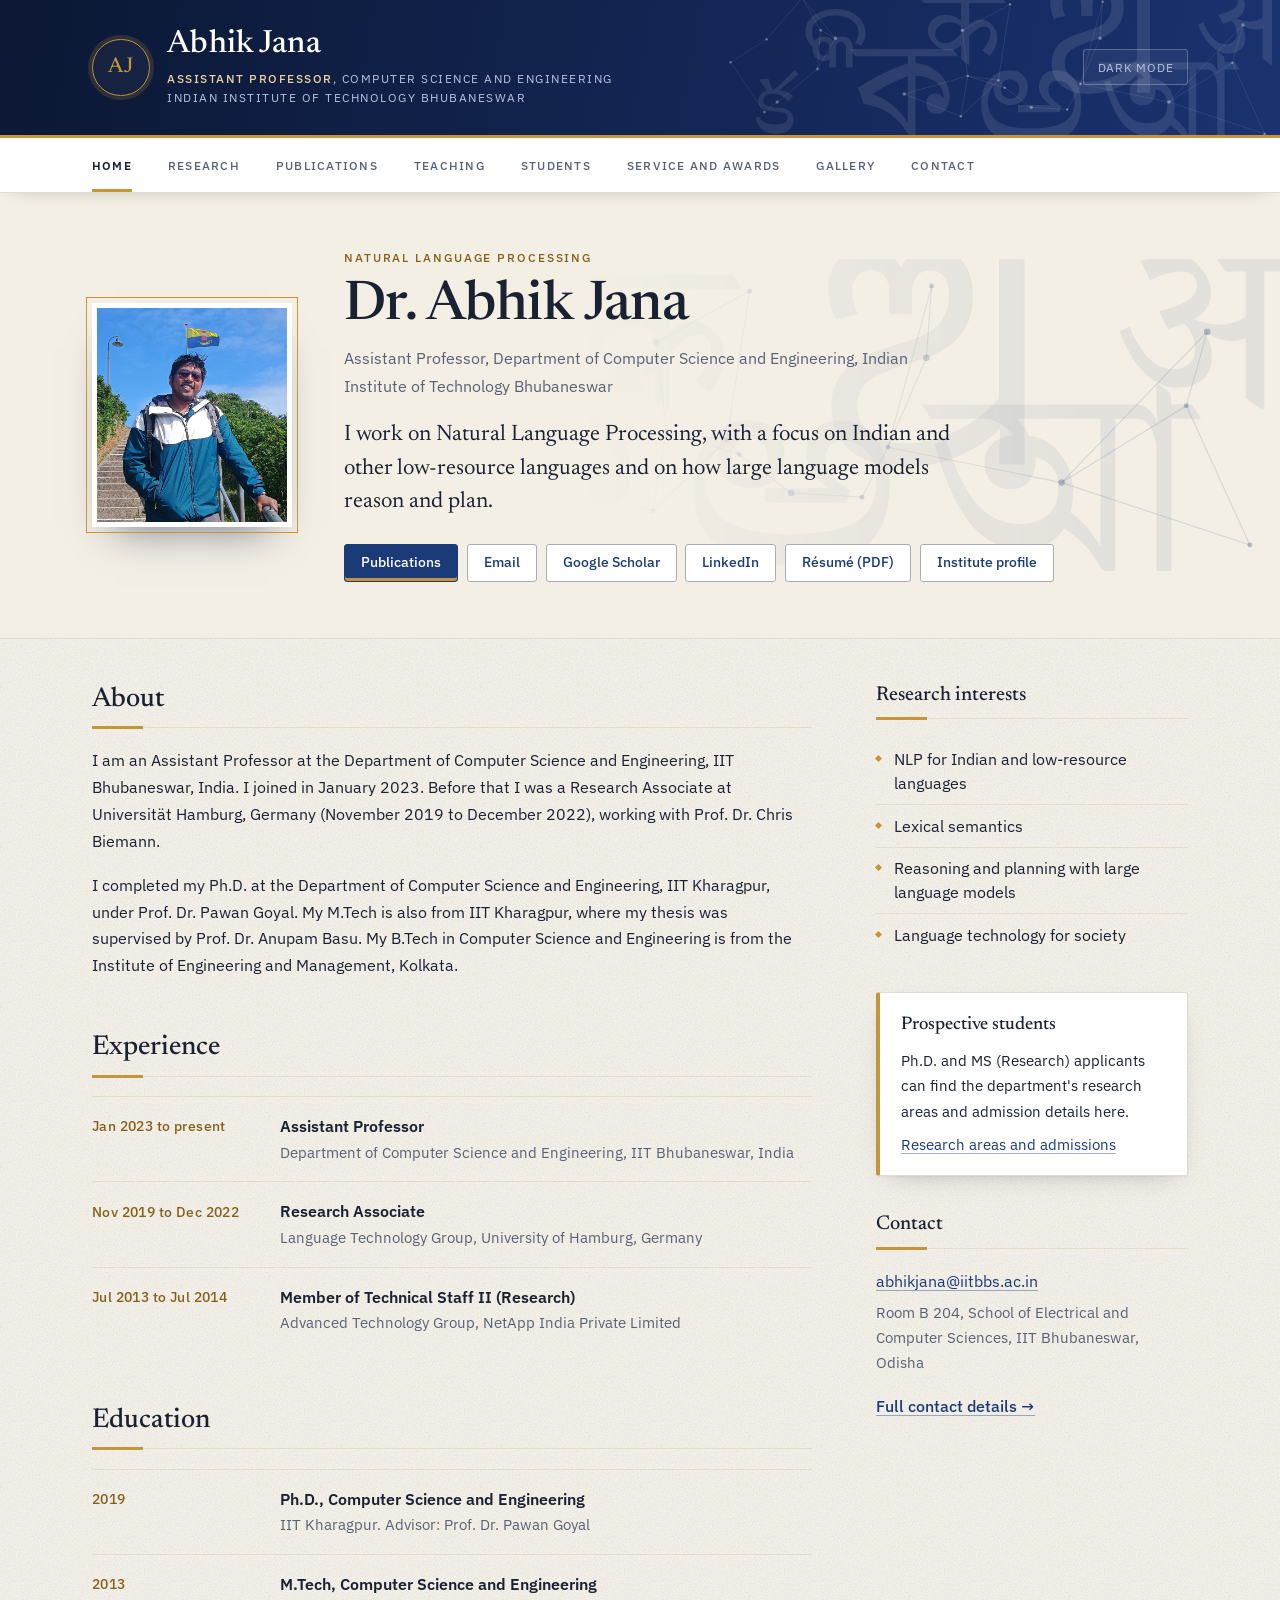
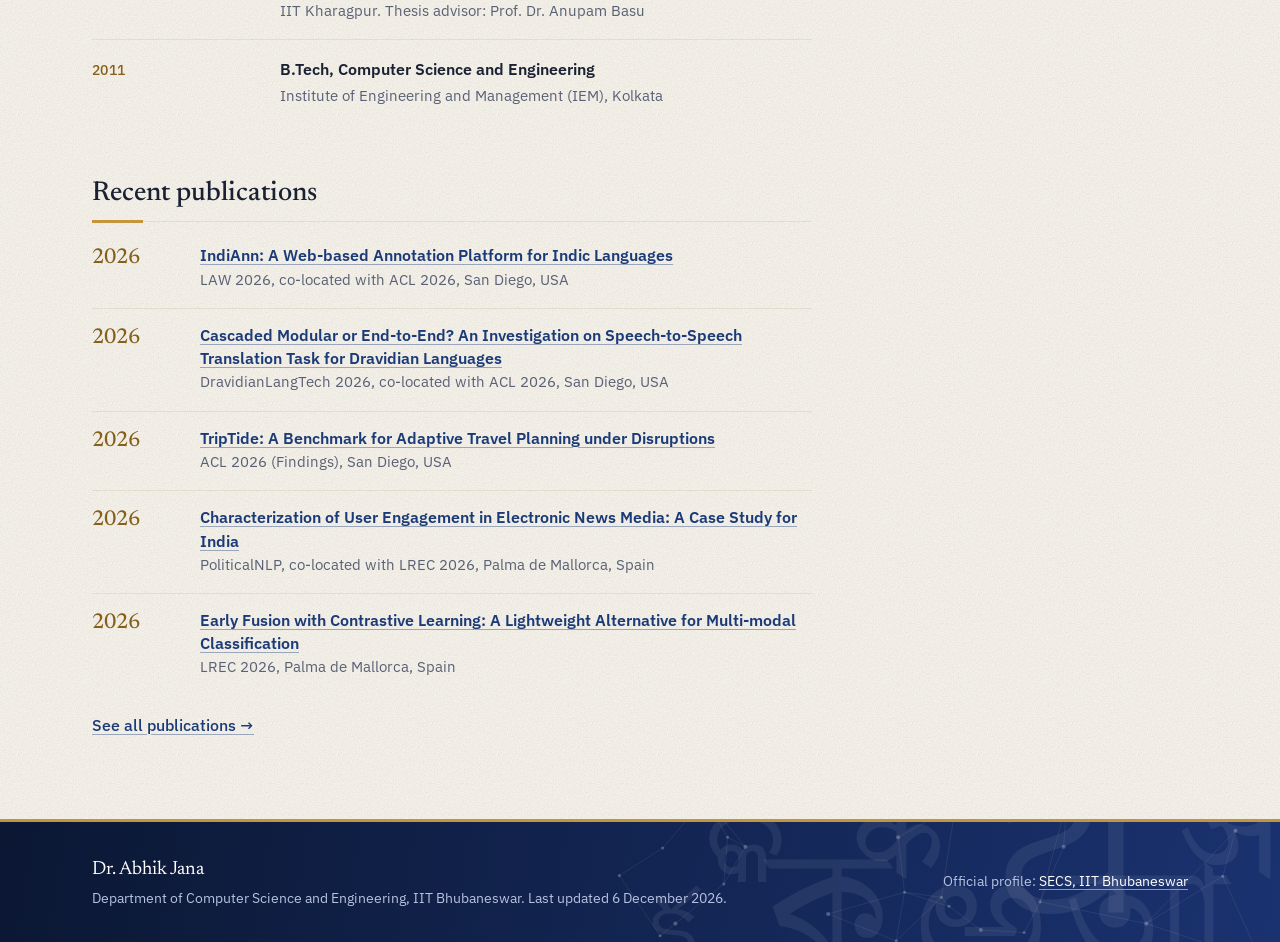
==== commit 28ea81e3: "Update title and description in index.html" ====
--- a/index.html
+++ b/index.html
@@ -3,8 +3,8 @@
 <head>
 <meta charset="utf-8">
 <meta name="viewport" content="width=device-width, initial-scale=1">
-<title>Home | Dr. Abhik Jana, IIT Bhubaneswar</title>
-<meta name="description" content="Academic homepage of Dr. Abhik Jana, Assistant Professor, Department of Computer Science and Engineering, IIT Bhubaneswar. Natural Language Processing research, publications, teaching and student mentoring.">
+<title>Home | Abhik Jana, IIT Bhubaneswar</title>
+<meta name="description" content="Academic homepage of Abhik Jana, Assistant Professor, Department of Computer Science and Engineering, IIT Bhubaneswar. Natural Language Processing research, publications, teaching and student mentoring.">
 <link rel="preconnect" href="https://fonts.googleapis.com">
 <link rel="preconnect" href="https://fonts.gstatic.com" crossorigin>
 <link href="https://fonts.googleapis.com/css2?family=IBM+Plex+Sans:wght@400;500;600&family=Newsreader:ital,opsz,wght@0,6..72,400;0,6..72,500;0,6..72,600;1,6..72,400&display=swap" rel="stylesheet">
--- a/assets/style.css
+++ b/assets/style.css
@@ -0,0 +1,315 @@
+/* =========================================================
+   Academic site stylesheet (shared by every page)
+   Theme: ivory paper, deep navy, antique gold, with a faint
+   network of Indian-script letters as the signature motif.
+   ========================================================= */
+
+:root {
+  --bg: #fbf9f4;
+  --paper: #ffffff;
+  --tint: #f3efe4;
+  --ink: #1a2133;
+  --muted: #596175;
+  --line: #e3ddcd;
+  --accent: #1b3a78;
+  --accent-soft: #e9eefb;
+  --gold: #c4953a;
+  --gold-ink: #86601a;
+  --band-a: #0b1733;
+  --band-b: #1a3270;
+  --band-ink: #ffffff;
+  --band-muted: #b7c2e0;
+  --shadow: 0 1px 2px rgba(15, 29, 63, .06), 0 10px 26px -14px rgba(15, 29, 63, .28);
+  --motif-page: url("motif-dark.svg");
+  --grain: url("data:image/svg+xml;utf8,<svg xmlns='http://www.w3.org/2000/svg' width='160' height='160'><filter id='n'><feTurbulence type='fractalNoise' baseFrequency='.8' numOctaves='2' stitchTiles='stitch'/><feColorMatrix values='0 0 0 0 .35  0 0 0 0 .3  0 0 0 0 .2  0 0 0 .5 0'/></filter><rect width='100%' height='100%' filter='url(%23n)' opacity='.5'/></svg>");
+  --serif: "Newsreader", Georgia, "Times New Roman", serif;
+  --sans: "IBM Plex Sans", system-ui, -apple-system, "Segoe UI", Roboto, sans-serif;
+  --navh: 3.4rem;
+}
+@media (prefers-color-scheme: dark) {
+  :root:not([data-theme="light"]) {
+    --bg: #0c1220; --paper: #121a2c; --tint: #0f1626; --ink: #e8ebf2; --muted: #9aa5ba; --line: #232e47;
+    --accent: #a9bcff; --accent-soft: #1c2745; --gold: #e0b04f; --gold-ink: #e0b04f;
+    --band-a: #060b16; --band-b: #12214a; --band-muted: #93a0bd;
+    --shadow: 0 1px 2px rgba(0,0,0,.4), 0 10px 26px -14px rgba(0,0,0,.7);
+    --motif-page: url("motif-light.svg"); --grain: none;
+  }
+}
+:root[data-theme="dark"] {
+  --bg: #0c1220; --paper: #121a2c; --tint: #0f1626; --ink: #e8ebf2; --muted: #9aa5ba; --line: #232e47;
+  --accent: #a9bcff; --accent-soft: #1c2745; --gold: #e0b04f; --gold-ink: #e0b04f;
+  --band-a: #060b16; --band-b: #12214a; --band-muted: #93a0bd;
+  --shadow: 0 1px 2px rgba(0,0,0,.4), 0 10px 26px -14px rgba(0,0,0,.7);
+  --motif-page: url("motif-light.svg"); --grain: none;
+}
+
+*, *::before, *::after { box-sizing: border-box; }
+html { scroll-behavior: smooth; scroll-padding-top: calc(var(--navh) + 1rem); }
+body {
+  margin: 0; color: var(--ink); background-color: var(--bg); background-image: var(--grain);
+  font-family: var(--sans); font-size: 1rem; line-height: 1.68;
+  -webkit-font-smoothing: antialiased;
+  display: flex; flex-direction: column; min-height: 100vh;
+}
+main { flex: 1; }
+a { color: var(--accent); text-decoration-thickness: 1px; text-underline-offset: 3px; text-decoration-color: color-mix(in srgb, var(--accent) 40%, transparent); }
+a:hover { text-decoration-color: var(--gold); text-decoration-thickness: 2px; }
+:focus-visible { outline: 3px solid var(--gold); outline-offset: 2px; border-radius: 2px; }
+::selection { background: var(--gold); color: #fff; }
+.skip { position: absolute; left: -999px; top: 0; background: var(--ink); color: var(--bg); padding: .5rem 1rem; z-index: 50; }
+.skip:focus { left: 0; }
+.wrap { max-width: 72rem; margin: 0 auto; padding: 0 1.75rem; }
+
+/* ---------- masthead ---------- */
+.masthead {
+  position: relative; color: var(--band-ink); overflow: hidden; isolation: isolate;
+  background: linear-gradient(100deg, var(--band-a) 0%, var(--band-b) 100%);
+  border-bottom: 3px solid var(--gold);
+}
+.masthead::before {
+  content: ""; position: absolute; inset: 0; z-index: -1;
+  background: url("motif-light.svg") right center / auto 118% no-repeat;
+  -webkit-mask-image: linear-gradient(to right, transparent 20%, #000 65%); mask-image: linear-gradient(to right, transparent 20%, #000 65%);
+}
+.mast-in { display: flex; justify-content: space-between; align-items: center; gap: 1rem; padding-top: 1.7rem; padding-bottom: 1.7rem; }
+.brand { color: inherit; text-decoration: none; display: flex; align-items: center; gap: 1.1rem; }
+.mono {
+  flex: none; width: 3.6rem; height: 3.6rem; border-radius: 50%; display: grid; place-items: center;
+  font-family: var(--serif); font-size: 1.35rem; font-weight: 500; letter-spacing: .02em; color: var(--gold);
+  border: 1.5px solid var(--gold); box-shadow: 0 0 0 4px rgba(196,149,58,.18);
+  background: rgba(255,255,255,.04);
+}
+.brand-text { display: block; }
+.brand-name { display: block; font-family: var(--serif); font-size: 2rem; font-weight: 500; line-height: 1.1; letter-spacing: .005em; }
+.brand-sub { display: block; font-size: .72rem; letter-spacing: .13em; text-transform: uppercase; color: var(--band-muted); margin-top: .4rem; }
+.brand-sub b { font-weight: 500; color: #e8d2a2; }
+.theme-btn {
+  font: inherit; font-size: .78rem; letter-spacing: .06em; text-transform: uppercase; color: var(--band-muted); background: rgba(255,255,255,.05); cursor: pointer;
+  border: 1px solid rgba(255,255,255,.25); border-radius: 3px; padding: .4rem .85rem; white-space: nowrap;
+}
+.theme-btn:hover { color: #fff; border-color: var(--gold); }
+
+/* ---------- top tabs ---------- */
+.tabs { position: sticky; top: 0; z-index: 20; background: var(--paper); box-shadow: 0 1px 0 var(--line), 0 8px 18px -14px rgba(15, 29, 63, .45); }
+.tabs .wrap { overflow-x: auto; scrollbar-width: none; }
+.tabs .wrap::-webkit-scrollbar { display: none; }
+.tabs ul { list-style: none; margin: 0; padding: 0; display: flex; gap: .15rem; min-width: max-content; }
+.tabs a {
+  position: relative; display: block; height: var(--navh); line-height: var(--navh);
+  padding: 0 1.05rem; text-decoration: none; color: var(--muted); font-weight: 500; font-size: .78rem;
+  letter-spacing: .1em; text-transform: uppercase;
+}
+.tabs a::after { content: ""; position: absolute; left: 1.05rem; right: 1.05rem; bottom: 0; height: 3px; background: var(--gold); transform: scaleX(0); transform-origin: left; transition: transform .25s ease; }
+.tabs a:hover { color: var(--ink); }
+.tabs a:hover::after { transform: scaleX(.4); }
+.tabs a[aria-current="page"] { color: var(--ink); font-weight: 600; }
+.tabs a[aria-current="page"]::after { transform: scaleX(1); }
+.tabs li:first-child a { padding-left: 0; }
+.tabs li:first-child a::after { left: 0; }
+
+/* ---------- page header ---------- */
+.pagehead {
+  position: relative; isolation: isolate; overflow: hidden;
+  background: var(--tint); border-bottom: 1px solid var(--line); padding: 2.4rem 0 2.3rem;
+}
+.pagehead::before { content: ""; position: absolute; inset: 0; z-index: -1; background: var(--motif-page) right center / auto 100% no-repeat; -webkit-mask-image: linear-gradient(to right, transparent 40%, #000 80%); mask-image: linear-gradient(to right, transparent 40%, #000 85%); }
+.crumbs { margin: 0 0 .7rem; font-size: .72rem; letter-spacing: .14em; text-transform: uppercase; color: var(--gold-ink); font-weight: 500; }
+.crumbs a { color: inherit; text-decoration: none; }
+.crumbs a:hover { text-decoration: underline; }
+.crumbs span { margin: 0 .5rem; opacity: .6; }
+.pagehead h1 { font-family: var(--serif); font-weight: 500; font-size: 2.9rem; line-height: 1.1; letter-spacing: -.005em; margin: 0 0 .9rem; }
+.pagehead h1::after { content: ""; display: block; width: 3.6rem; height: 3px; background: var(--gold); margin-top: .85rem; }
+.lede { margin: 0; max-width: 40rem; color: var(--muted); font-size: 1.1rem; }
+
+/* ---------- content ---------- */
+.content { padding-top: 2.75rem; padding-bottom: 4rem; }
+.block { margin-bottom: 3.25rem; }
+.block:last-child { margin-bottom: 0; }
+h2 { position: relative; font-family: var(--serif); font-weight: 500; font-size: 1.7rem; line-height: 1.25; margin: 0 0 1.2rem; padding-bottom: .65rem; border-bottom: 1px solid var(--line); }
+h2::after { content: ""; position: absolute; left: 0; bottom: -2px; width: 3.2rem; height: 3px; background: var(--gold); }
+h3 { font-size: 1.02rem; font-weight: 600; margin: 0 0 .3rem; }
+h3.sub { margin: 2.2rem 0 .7rem; font-family: var(--serif); font-size: 1.25rem; font-weight: 500; color: var(--accent); }
+p { margin: 0 0 1.05rem; max-width: 44rem; }
+.muted { color: var(--muted); }
+.note { color: var(--muted); font-size: .93rem; max-width: 44rem; }
+ul.plain { margin: 0 0 1rem; padding-left: 1.2rem; max-width: 46rem; }
+ul.plain li { margin-bottom: .4rem; }
+
+.cols { display: grid; grid-template-columns: minmax(0, 1fr) 19.5rem; gap: 4rem; }
+.side > section { margin-bottom: 2.25rem; }
+.side h2 { font-size: 1.25rem; }
+
+/* ---------- home hero ---------- */
+.herobar { position: relative; isolation: isolate; overflow: hidden; background: var(--tint); border-bottom: 1px solid var(--line); }
+.herobar::before { content: ""; position: absolute; inset: 0; z-index: -1; background: var(--motif-page) right center / auto 70% no-repeat; -webkit-mask-image: linear-gradient(to right, transparent 45%, #000 85%); mask-image: linear-gradient(to right, transparent 45%, #000 85%); }
+.hero { display: grid; grid-template-columns: 12.5rem minmax(0, 1fr); gap: 3.25rem; align-items: center; padding-top: 3.5rem; padding-bottom: 3.5rem; }
+.portrait {
+  position: relative; width: 100%; aspect-ratio: 1 / 1.12; background: linear-gradient(160deg, var(--band-b), var(--band-a)); display: grid; place-items: center;
+  border: 5px solid var(--paper); outline: 1px solid var(--gold); outline-offset: 5px;
+  box-shadow: 0 22px 40px -22px rgba(15, 29, 63, .6); overflow: hidden;
+}
+.portrait span { font-family: var(--serif); font-size: 3.8rem; color: var(--gold); }
+.portrait img { position: absolute; inset: 0; width: 100%; height: 100%; object-fit: cover; }
+.eyebrow { margin: 0 0 .6rem; font-size: .74rem; letter-spacing: .16em; text-transform: uppercase; color: var(--gold-ink); font-weight: 500; }
+.hero h1 { font-family: var(--serif); font-weight: 500; font-size: 3.4rem; line-height: 1.05; letter-spacing: -.01em; margin: 0 0 .6rem; }
+.hero .role { margin: 0 0 1.25rem; color: var(--muted); font-size: 1.02rem; max-width: 36rem; }
+.hero .intro { font-family: var(--serif); font-size: 1.4rem; line-height: 1.5; max-width: 40rem; margin-bottom: 1.5rem; }
+.linkrow { list-style: none; margin: 0; padding: 0; display: flex; flex-wrap: wrap; gap: .55rem; }
+.linkrow a { display: inline-block; padding: .4rem 1rem; border: 1px solid color-mix(in srgb, var(--accent) 30%, var(--line)); border-radius: 3px; text-decoration: none; font-size: .86rem; font-weight: 500; color: var(--accent); background: var(--paper); transition: background .15s, color .15s, border-color .15s; }
+.linkrow a:hover { background: var(--accent); color: var(--paper); border-color: var(--accent); }
+.linkrow a.primary { background: var(--accent); border-color: var(--accent); color: var(--paper); box-shadow: inset 0 -3px 0 var(--gold); }
+.linkrow a.primary:hover { filter: brightness(1.12); }
+
+/* ---------- dated entries ---------- */
+.entry { display: grid; grid-template-columns: 10rem minmax(0, 1fr); gap: .25rem 1.75rem; padding: 1rem 0; border-top: 1px solid var(--line); }
+.entry:first-child { border-top: 0; padding-top: .2rem; }
+.entry .when { color: var(--gold-ink); font-size: .85rem; font-weight: 500; letter-spacing: .03em; padding-top: .15rem; }
+.entry .what { max-width: 46rem; }
+.entry .what b, .entry .what strong { font-weight: 600; }
+.entry .sub { display: block; color: var(--muted); font-size: .95rem; }
+.badge { display: inline-block; font-size: .72rem; font-weight: 500; padding: .02rem .5rem; border-radius: 3px; border: 1px solid var(--gold); color: var(--ink); margin-left: .5rem; vertical-align: .08em; }
+
+/* ---------- research ---------- */
+.areas { display: grid; grid-template-columns: repeat(2, minmax(0, 1fr)); gap: 1.5rem; counter-reset: area; }
+.area { position: relative; counter-increment: area; background: var(--paper); border: 1px solid var(--line); border-radius: 3px; box-shadow: var(--shadow); padding: 1.5rem 1.6rem 1.6rem; }
+.area::before { content: counter(area, decimal-leading-zero); display: block; font-family: var(--serif); font-style: italic; font-size: 1.5rem; color: var(--gold); line-height: 1; margin-bottom: .7rem; }
+.area::after { content: ""; position: absolute; left: 0; top: 0; width: 100%; height: 3px; background: linear-gradient(90deg, var(--accent), var(--gold)); }
+.area h3 { font-family: var(--serif); font-weight: 500; font-size: 1.3rem; line-height: 1.3; margin-bottom: .5rem; }
+.area p { margin: 0; color: var(--muted); font-size: .96rem; }
+.interest-list { list-style: none; margin: 0; padding: 0; }
+.interest-list li { padding: .55rem 0 .55rem 1.1rem; border-top: 1px solid var(--line); position: relative; line-height: 1.5; }
+.interest-list li::before { content: ""; position: absolute; left: 0; top: 1.1rem; width: 5px; height: 5px; background: var(--gold); transform: rotate(45deg); }
+.interest-list li:first-child { border-top: 0; }
+.interest-list a { text-decoration: none; color: var(--ink); }
+.interest-list a:hover { color: var(--accent); text-decoration: underline; }
+
+.callout { background: var(--paper); border: 1px solid var(--line); border-left: 4px solid var(--gold); border-radius: 3px; box-shadow: var(--shadow); padding: 1.1rem 1.3rem; }
+.callout h3 { margin-bottom: .4rem; font-family: var(--serif); font-weight: 500; font-size: 1.15rem; }
+.callout p { margin: 0 0 .5rem; font-size: .95rem; }
+.callout p:last-child { margin: 0; }
+
+/* ---------- publications ---------- */
+.controls { display: flex; flex-wrap: wrap; gap: .75rem 1.25rem; align-items: center; margin: 0 0 .6rem; padding: 1rem 1.1rem; background: var(--paper); border: 1px solid var(--line); border-radius: 3px; box-shadow: var(--shadow); }
+.controls input[type="search"] { font: inherit; font-size: .95rem; color: var(--ink); background: var(--bg); border: 1px solid var(--line); border-radius: 3px; padding: .5rem .8rem; width: min(100%, 20rem); }
+.controls input[type="search"]:focus { border-color: var(--accent); outline: 0; box-shadow: 0 0 0 3px var(--accent-soft); }
+.filters { display: flex; flex-wrap: wrap; gap: .45rem; }
+.filters button { font: inherit; font-size: .84rem; padding: .35rem .9rem; border-radius: 3px; cursor: pointer; border: 1px solid var(--line); background: var(--bg); color: var(--ink); }
+.filters button:hover { border-color: var(--accent); }
+.filters button[aria-pressed="true"] { background: var(--accent); border-color: var(--accent); color: var(--paper); box-shadow: inset 0 -3px 0 var(--gold); }
+.count { color: var(--muted); font-size: .85rem; letter-spacing: .04em; margin: .9rem 0 1.1rem; }
+
+.yeargroup { display: grid; grid-template-columns: 5rem minmax(0, 1fr); gap: 0 1.75rem; padding: 1.6rem 0; border-top: 1px solid var(--line); }
+.yeargroup > h2 { position: sticky; top: calc(var(--navh) + 1.25rem); align-self: start; border: 0; padding: 0; margin: 0; font-size: 1.75rem; font-weight: 500; color: var(--gold-ink); line-height: 1.2; }
+.yeargroup > h2::after { display: none; }
+.pub { position: relative; padding: 0 0 1.25rem 1rem; max-width: 52rem; border-left: 2px solid var(--line); margin-bottom: 1.25rem; transition: border-color .15s; }
+.pub:last-child { margin-bottom: 0; padding-bottom: 0; }
+.pub:hover { border-left-color: var(--gold); }
+.pub .title { display: block; font-weight: 600; line-height: 1.45; }
+.pub .title a { text-decoration-color: transparent; }
+.pub .title a:hover { text-decoration-color: var(--gold); }
+.pub .authors, .pub .venue { display: block; font-size: .93rem; color: var(--muted); }
+.pub .authors b { color: var(--ink); font-weight: 600; }
+.pub .venue { margin-top: .2rem; }
+.tag { display: inline-block; font-size: .68rem; font-weight: 600; letter-spacing: .08em; text-transform: uppercase; background: var(--accent-soft); color: var(--accent); border-radius: 2px; padding: .05rem .5rem; margin-right: .5rem; }
+.tag.soon { background: transparent; border: 1px solid var(--gold); color: var(--gold-ink); }
+.empty { color: var(--muted); }
+
+.recent { list-style: none; margin: 0; padding: 0; }
+.recent li { display: grid; grid-template-columns: 5rem minmax(0, 1fr); gap: 0 1.75rem; padding: .95rem 0; border-top: 1px solid var(--line); }
+.recent li:first-child { border-top: 0; padding-top: .2rem; }
+.recent .y { color: var(--gold-ink); font-family: var(--serif); font-weight: 500; font-size: 1.35rem; line-height: 1.3; }
+.recent .t { font-weight: 600; line-height: 1.45; display: block; }
+.recent .v { display: block; color: var(--muted); font-size: .93rem; }
+.more { margin-top: 1rem; font-weight: 500; }
+.more a::after { content: "  \2192"; }
+
+/* ---------- tables ---------- */
+.tablewrap { overflow-x: auto; max-width: 100%; background: var(--paper); border: 1px solid var(--line); border-radius: 3px; box-shadow: var(--shadow); }
+table { width: 100%; border-collapse: collapse; font-size: .93rem; }
+th, td { text-align: left; padding: .75rem 1rem; border-bottom: 1px solid var(--line); vertical-align: top; }
+th { font-weight: 600; color: var(--paper); background: var(--band-a); font-size: .7rem; letter-spacing: .12em; text-transform: uppercase; white-space: nowrap; border-bottom: 3px solid var(--gold); }
+:root[data-theme="dark"] th { background: #17234a; }
+td.nw { white-space: nowrap; }
+td.name { font-weight: 500; }
+tbody tr:nth-child(even) td { background: color-mix(in srgb, var(--tint) 55%, transparent); }
+tbody tr:hover td { background: var(--accent-soft); }
+tbody tr:last-child td { border-bottom: 0; }
+
+.stats { display: grid; grid-template-columns: repeat(auto-fit, minmax(13rem, 1fr)); gap: 0; margin: 0 0 2.5rem; background: var(--paper); border: 1px solid var(--line); border-top: 3px solid var(--gold); border-radius: 3px; box-shadow: var(--shadow); }
+.stats div { padding: 1.2rem 1.5rem; color: var(--muted); font-size: .9rem; border-left: 1px solid var(--line); }
+.stats div:first-child { border-left: 0; }
+.stats b { display: block; color: var(--accent); font-family: var(--serif); font-weight: 500; font-size: 2.6rem; line-height: 1.05; }
+.people { list-style: none; padding: 0; margin: 0; display: grid; grid-template-columns: repeat(auto-fill, minmax(15rem, 1fr)); gap: 1rem; }
+.people li { background: var(--paper); border: 1px solid var(--line); border-radius: 3px; padding: .9rem 1.1rem; box-shadow: var(--shadow); }
+.people b { display: block; font-family: var(--serif); font-weight: 500; font-size: 1.15rem; }
+.people li > span { color: var(--muted); font-size: .9rem; }
+
+/* ---------- LinkedIn badge + visitor counter ---------- */
+.li { display: inline-flex; align-items: center; gap: .45rem; color: inherit; text-decoration: none; }
+.li:hover span:first-child { color: var(--accent); text-decoration: underline; text-decoration-color: var(--gold); }
+.people .li > span:first-child { font-size: inherit; color: inherit; }
+.li-badge { display: inline-grid; place-items: center; width: 1.15rem; height: 1.15rem; border-radius: 3px; background: #0a66c2; color: #fff; font: 700 .66rem/1 var(--sans); letter-spacing: 0; text-transform: none; vertical-align: .05em; }
+.foot-right { text-align: right; }
+.visits { margin-bottom: .2rem !important; }
+.visits b { font-family: var(--serif); font-weight: 500; font-size: 1.25rem; color: #e8d2a2; margin-left: .35rem; }
+
+/* ---------- contact + gallery ---------- */
+address { font-style: normal; max-width: 44rem; background: var(--paper); border: 1px solid var(--line); border-left: 4px solid var(--gold); border-radius: 3px; box-shadow: var(--shadow); padding: 1.4rem 1.6rem; }
+address dl { display: grid; grid-template-columns: 6rem 1fr; gap: .8rem 1.5rem; margin: 0; }
+address dt { color: var(--gold-ink); font-size: .74rem; letter-spacing: .12em; text-transform: uppercase; font-weight: 500; padding-top: .3rem; }
+address dd { margin: 0; }
+.gallery { display: grid; grid-template-columns: repeat(auto-fill, minmax(15rem, 1fr)); gap: 1.1rem; }
+.gallery button { padding: .5rem .5rem 0; border: 1px solid var(--line); border-radius: 3px; background: var(--paper); box-shadow: var(--shadow); cursor: pointer; overflow: hidden; text-align: left; font: inherit; transition: transform .2s; }
+.gallery button:hover { transform: translateY(-3px); }
+.gallery img { display: block; width: 100%; aspect-ratio: 4 / 3; object-fit: cover; }
+.gallery .cap { display: block; font-family: var(--serif); font-style: italic; font-size: .95rem; color: var(--muted); padding: .55rem .3rem .65rem; }
+dialog { border: 0; padding: 0; background: var(--paper); color: var(--ink); max-width: min(92vw, 60rem); border-radius: 3px; }
+dialog::backdrop { background: rgba(8, 12, 20, .82); }
+dialog img { display: block; max-width: 100%; max-height: 78vh; margin: 0 auto; }
+dialog .bar { display: flex; justify-content: space-between; gap: 1rem; align-items: center; padding: .7rem 1rem; font-size: .9rem; }
+dialog button { font: inherit; font-size: .85rem; border: 1px solid var(--line); background: none; color: var(--ink); border-radius: 3px; padding: .3rem .8rem; cursor: pointer; }
+
+/* ---------- footer ---------- */
+.site-footer { position: relative; isolation: isolate; overflow: hidden; color: var(--band-muted); border-top: 3px solid var(--gold); background: linear-gradient(100deg, var(--band-a), var(--band-b)); padding: 2rem 0; font-size: .86rem; }
+.site-footer::before { content: ""; position: absolute; inset: 0; z-index: -1; background: url("motif-light.svg") right center / auto 160% no-repeat; opacity: .7; }
+.site-footer .wrap { display: flex; flex-wrap: wrap; justify-content: space-between; align-items: center; gap: .6rem 2rem; }
+.site-footer p { margin: 0; max-width: none; }
+.site-footer a { color: #fff; text-decoration-color: var(--gold); }
+.site-footer .fname { font-family: var(--serif); font-size: 1.2rem; color: #fff; }
+
+/* ---------- small screens ---------- */
+@media (max-width: 56rem) {
+  .cols { grid-template-columns: 1fr; gap: 2.5rem; }
+  .hero { grid-template-columns: 9rem minmax(0, 1fr); gap: 2rem; align-items: start; padding-top: 2.25rem; padding-bottom: 2.25rem; }
+  .hero h1 { font-size: 2.5rem; }
+  .portrait span { font-size: 2.6rem; }
+}
+@media (max-width: 40rem) {
+  .wrap { padding-left: 1.15rem; padding-right: 1.15rem; }
+  .brand-sub { font-size: .62rem; letter-spacing: .09em; line-height: 1.5; }
+  .brand-sub br, .brand-sub .inst { display: none; }
+  .brand-name { font-size: 1.55rem; }
+  .mono { width: 2.9rem; height: 2.9rem; font-size: 1.1rem; }
+  .mast-in { padding-top: 1.2rem; padding-bottom: 1.2rem; }
+  .theme-btn { display: none; }
+  .pagehead h1 { font-size: 2.2rem; }
+  .hero { grid-template-columns: 1fr; }
+  .portrait { max-width: 9.5rem; }
+  .hero .intro { font-size: 1.2rem; }
+  .areas { grid-template-columns: 1fr; }
+  .entry { grid-template-columns: 1fr; }
+  .yeargroup, .recent li { grid-template-columns: 1fr; }
+  .yeargroup > h2 { position: static; margin-bottom: .75rem; }
+  address dl { grid-template-columns: 1fr; gap: 0; }
+  address dt { margin-top: .8rem; }
+  .foot-right { text-align: left; }
+  .stats div { border-left: 0; border-top: 1px solid var(--line); }
+  .stats div:first-child { border-top: 0; }
+}
+@media (prefers-reduced-motion: reduce) { html { scroll-behavior: auto; } * { transition: none !important; } }
+@media print {
+  .tabs, .controls, .skip, .theme-btn { display: none; }
+  body { background: #fff; color: #000; }
+  .masthead, .site-footer { background: none; color: #000; border-color: #999; } .masthead::before, .site-footer::before, .pagehead::before, .herobar::before { display: none; }
+  .brand-sub { color: #444; } .yeargroup > h2 { position: static; }
+}
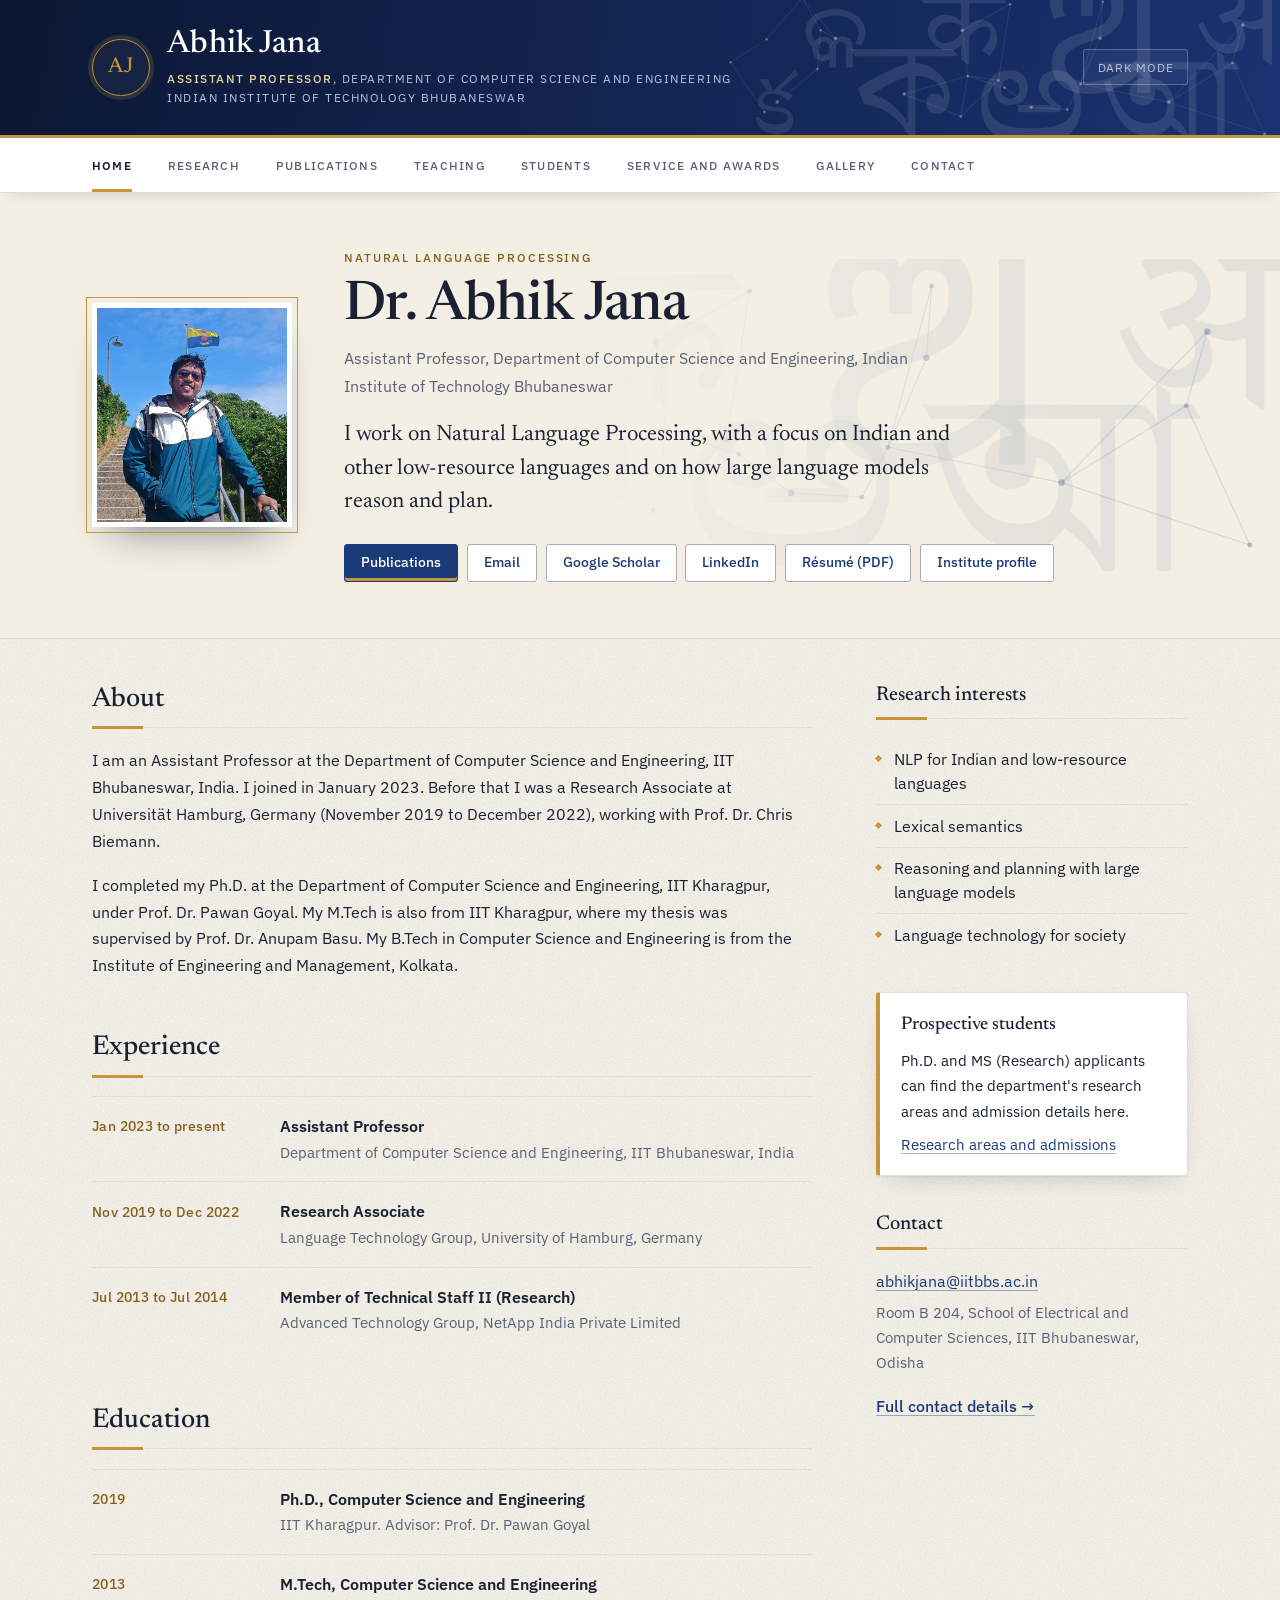
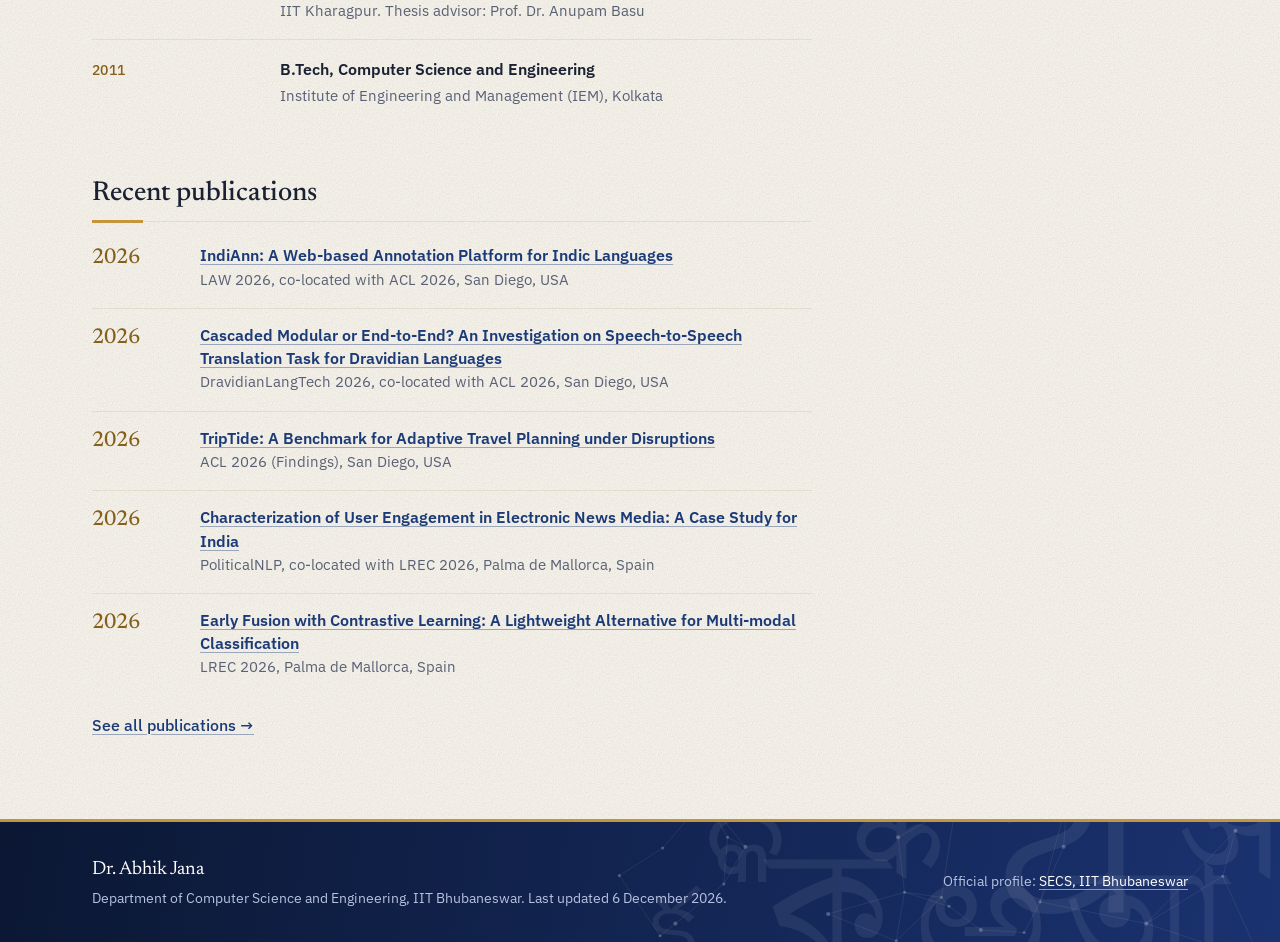
==== commit cfe465ac: "Update title and meta description for homepage" ====
--- a/index.html
+++ b/index.html
@@ -3,8 +3,8 @@
 <head>
 <meta charset="utf-8">
 <meta name="viewport" content="width=device-width, initial-scale=1">
-<title>Home | Abhik Jana, IIT Bhubaneswar</title>
-<meta name="description" content="Academic homepage of Abhik Jana, Assistant Professor, Department of Computer Science and Engineering, IIT Bhubaneswar. Natural Language Processing research, publications, teaching and student mentoring.">
+<title>Home | Dr. Abhik Jana, IIT Bhubaneswar</title>
+<meta name="description" content="Academic homepage of Dr. Abhik Jana, Assistant Professor, Department of Computer Science and Engineering, IIT Bhubaneswar. Natural Language Processing research, publications, teaching and student mentoring.">
 <link rel="preconnect" href="https://fonts.googleapis.com">
 <link rel="preconnect" href="https://fonts.gstatic.com" crossorigin>
 <link href="https://fonts.googleapis.com/css2?family=IBM+Plex+Sans:wght@400;500;600&family=Newsreader:ital,opsz,wght@0,6..72,400;0,6..72,500;0,6..72,600;1,6..72,400&display=swap" rel="stylesheet">
